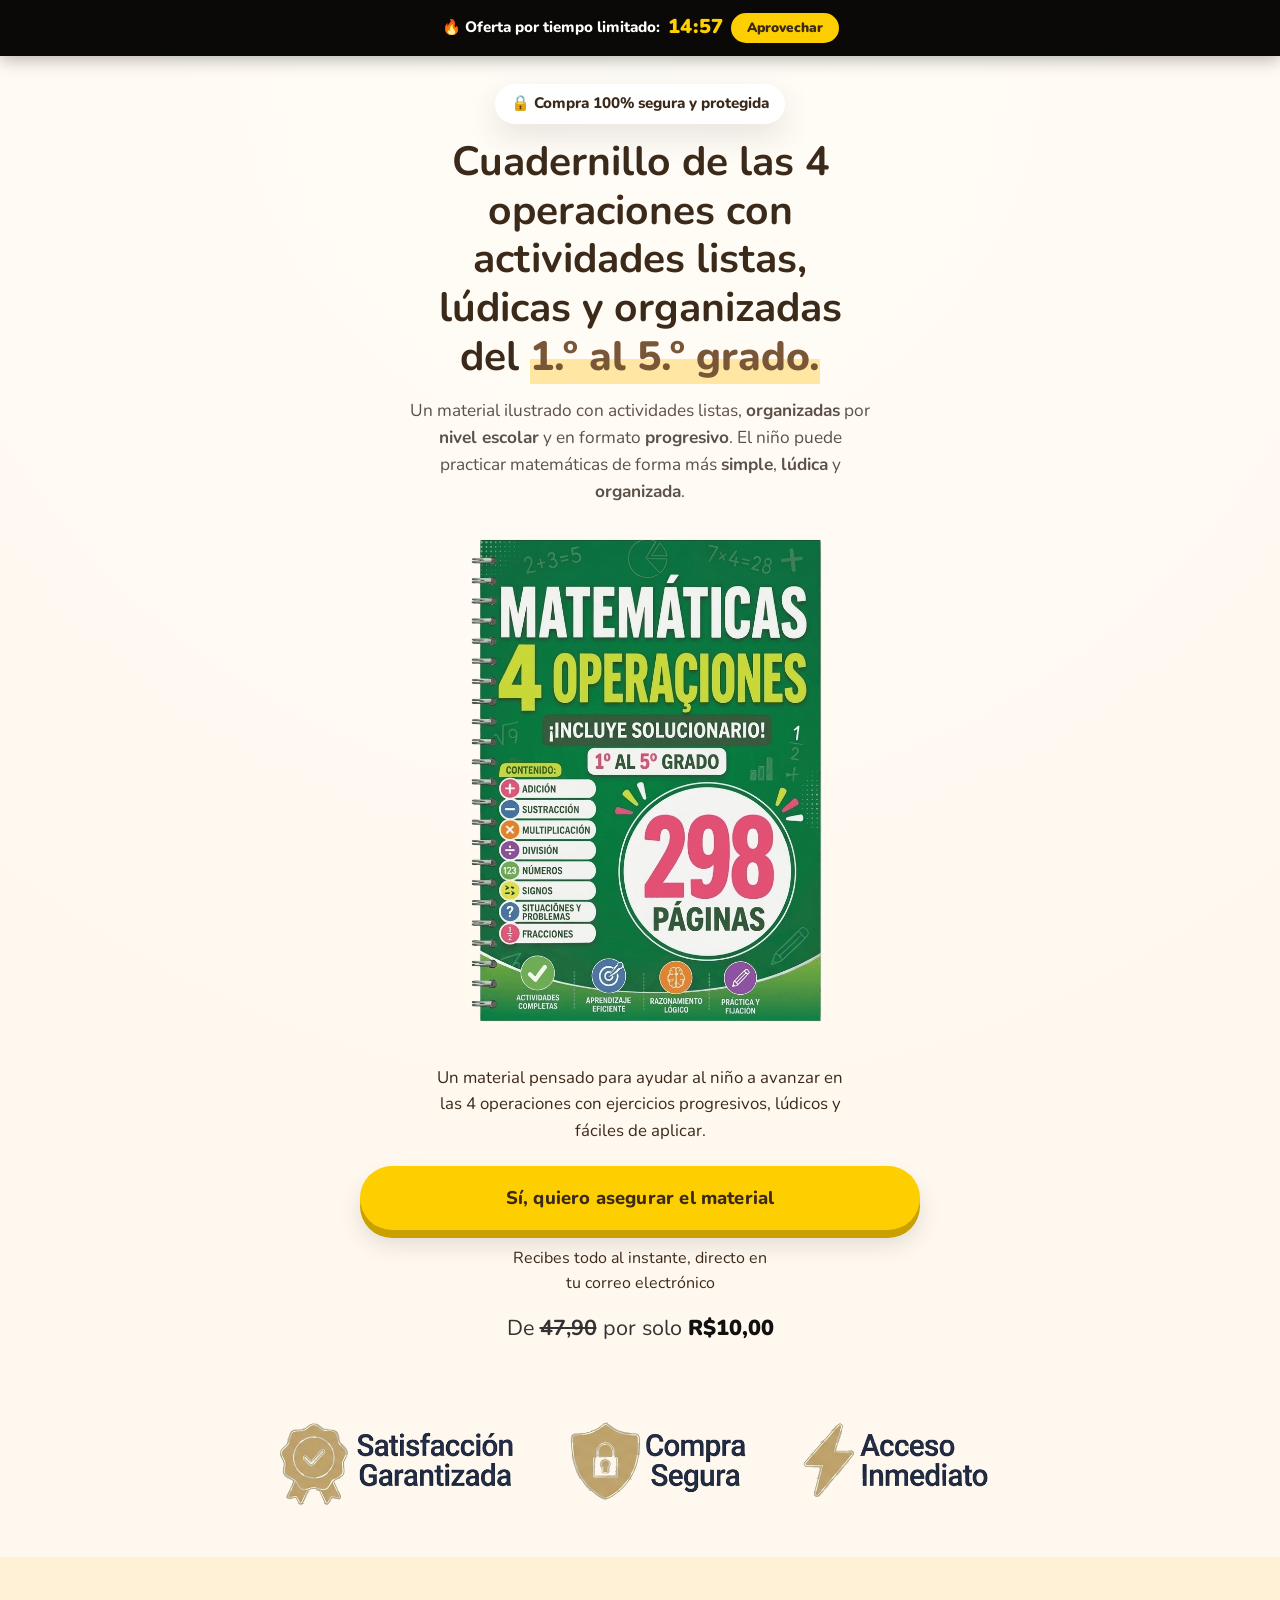
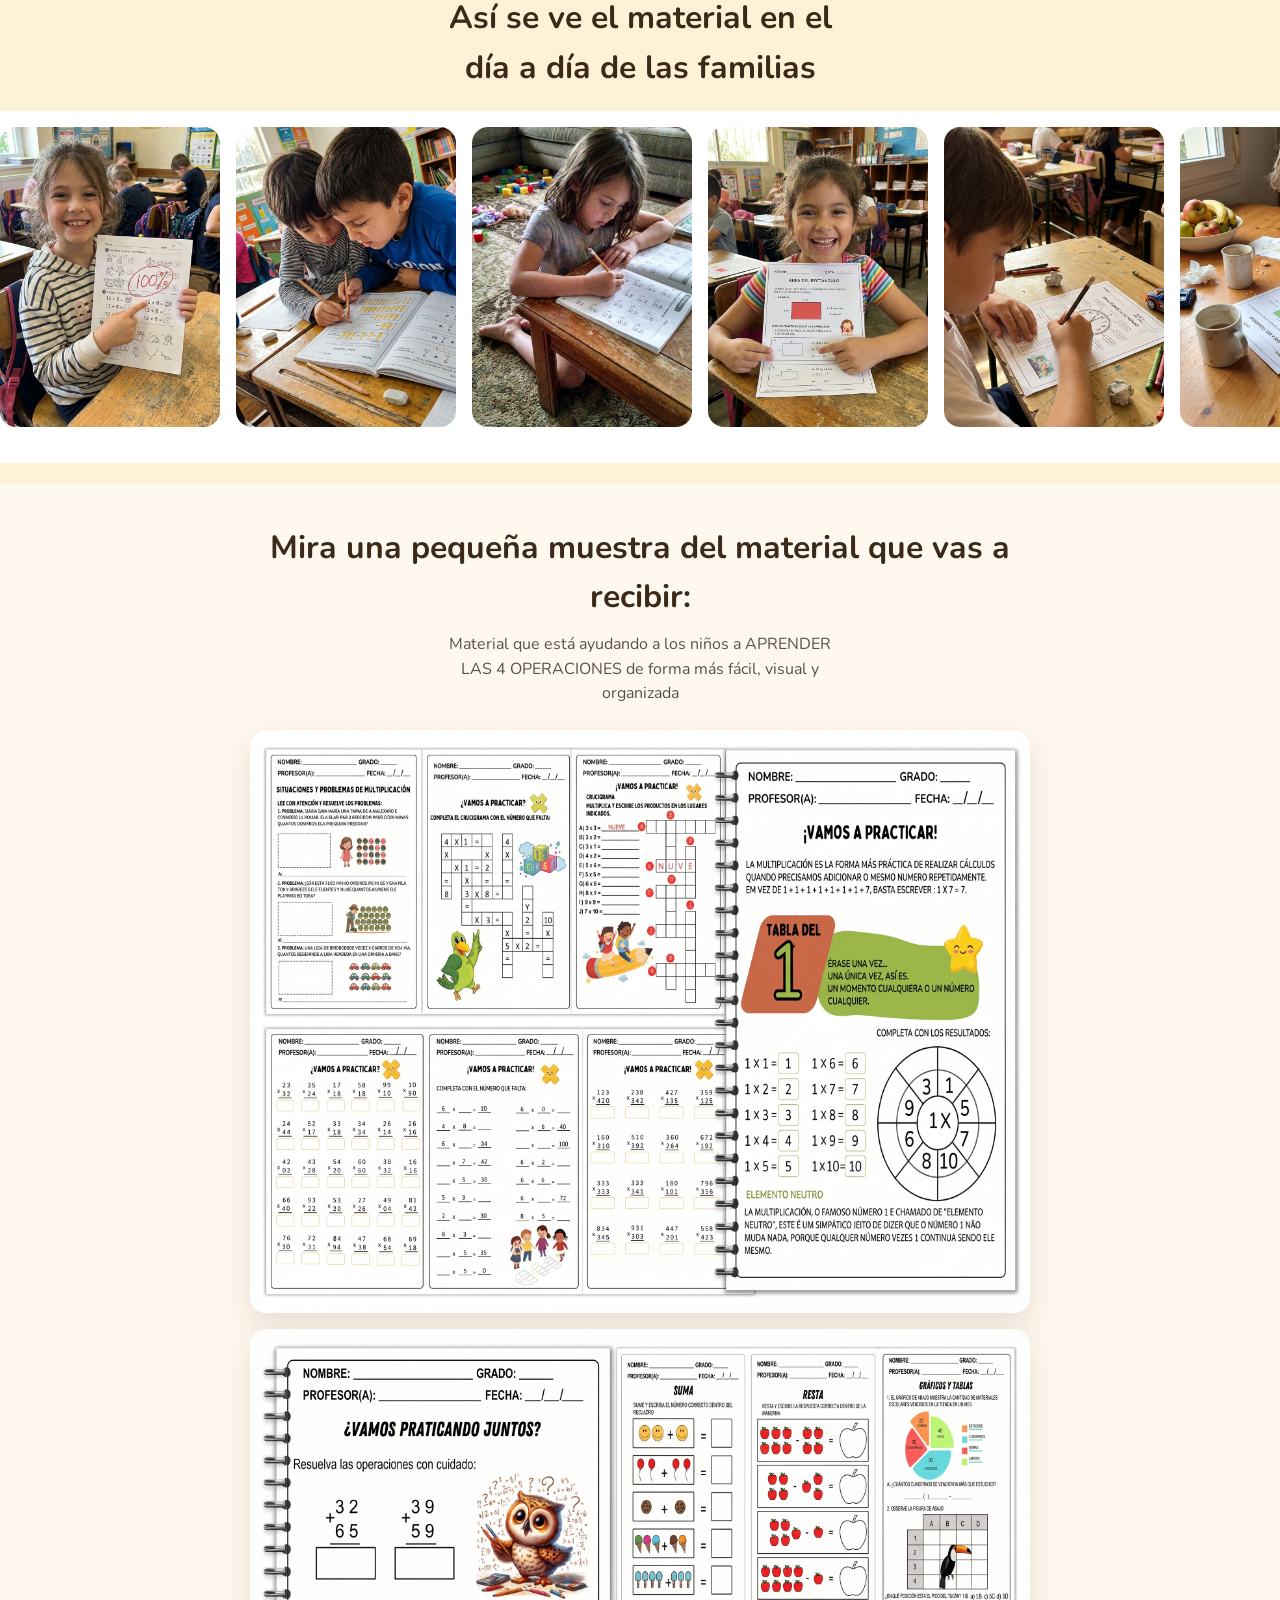
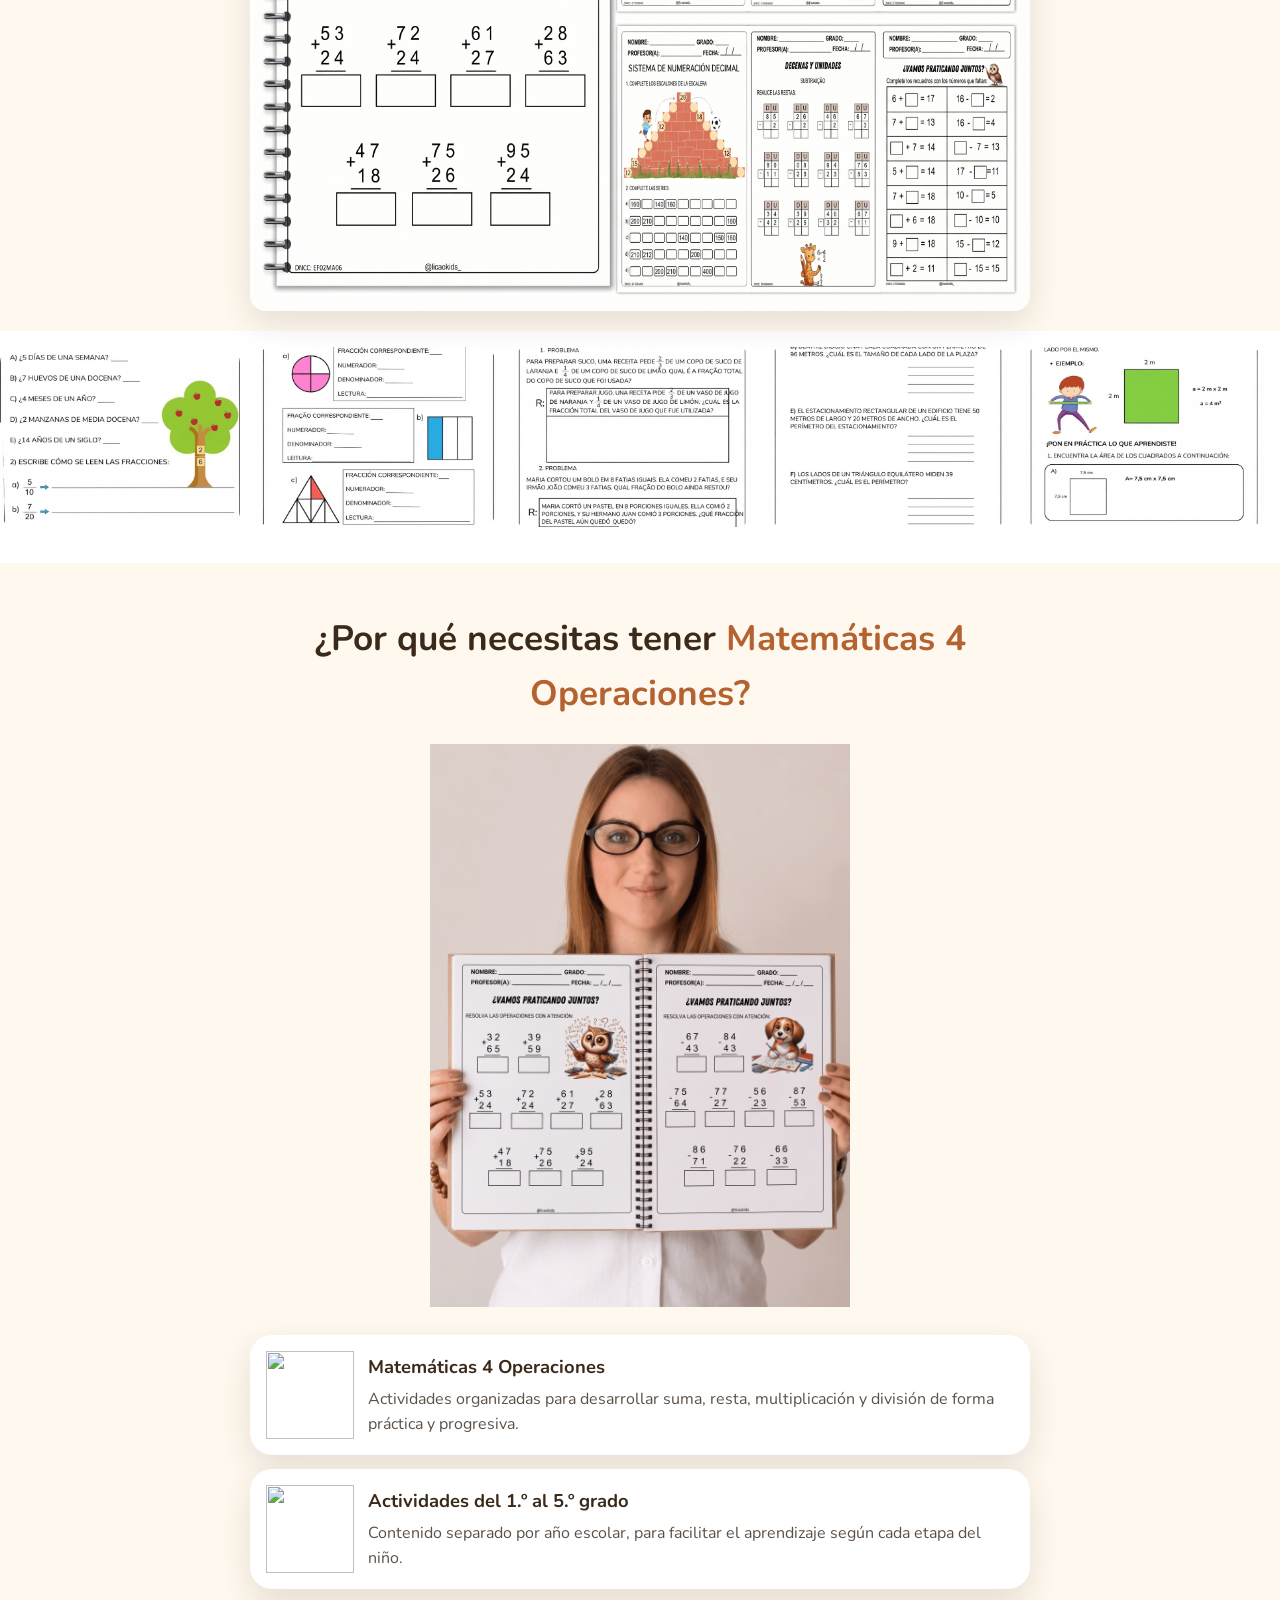
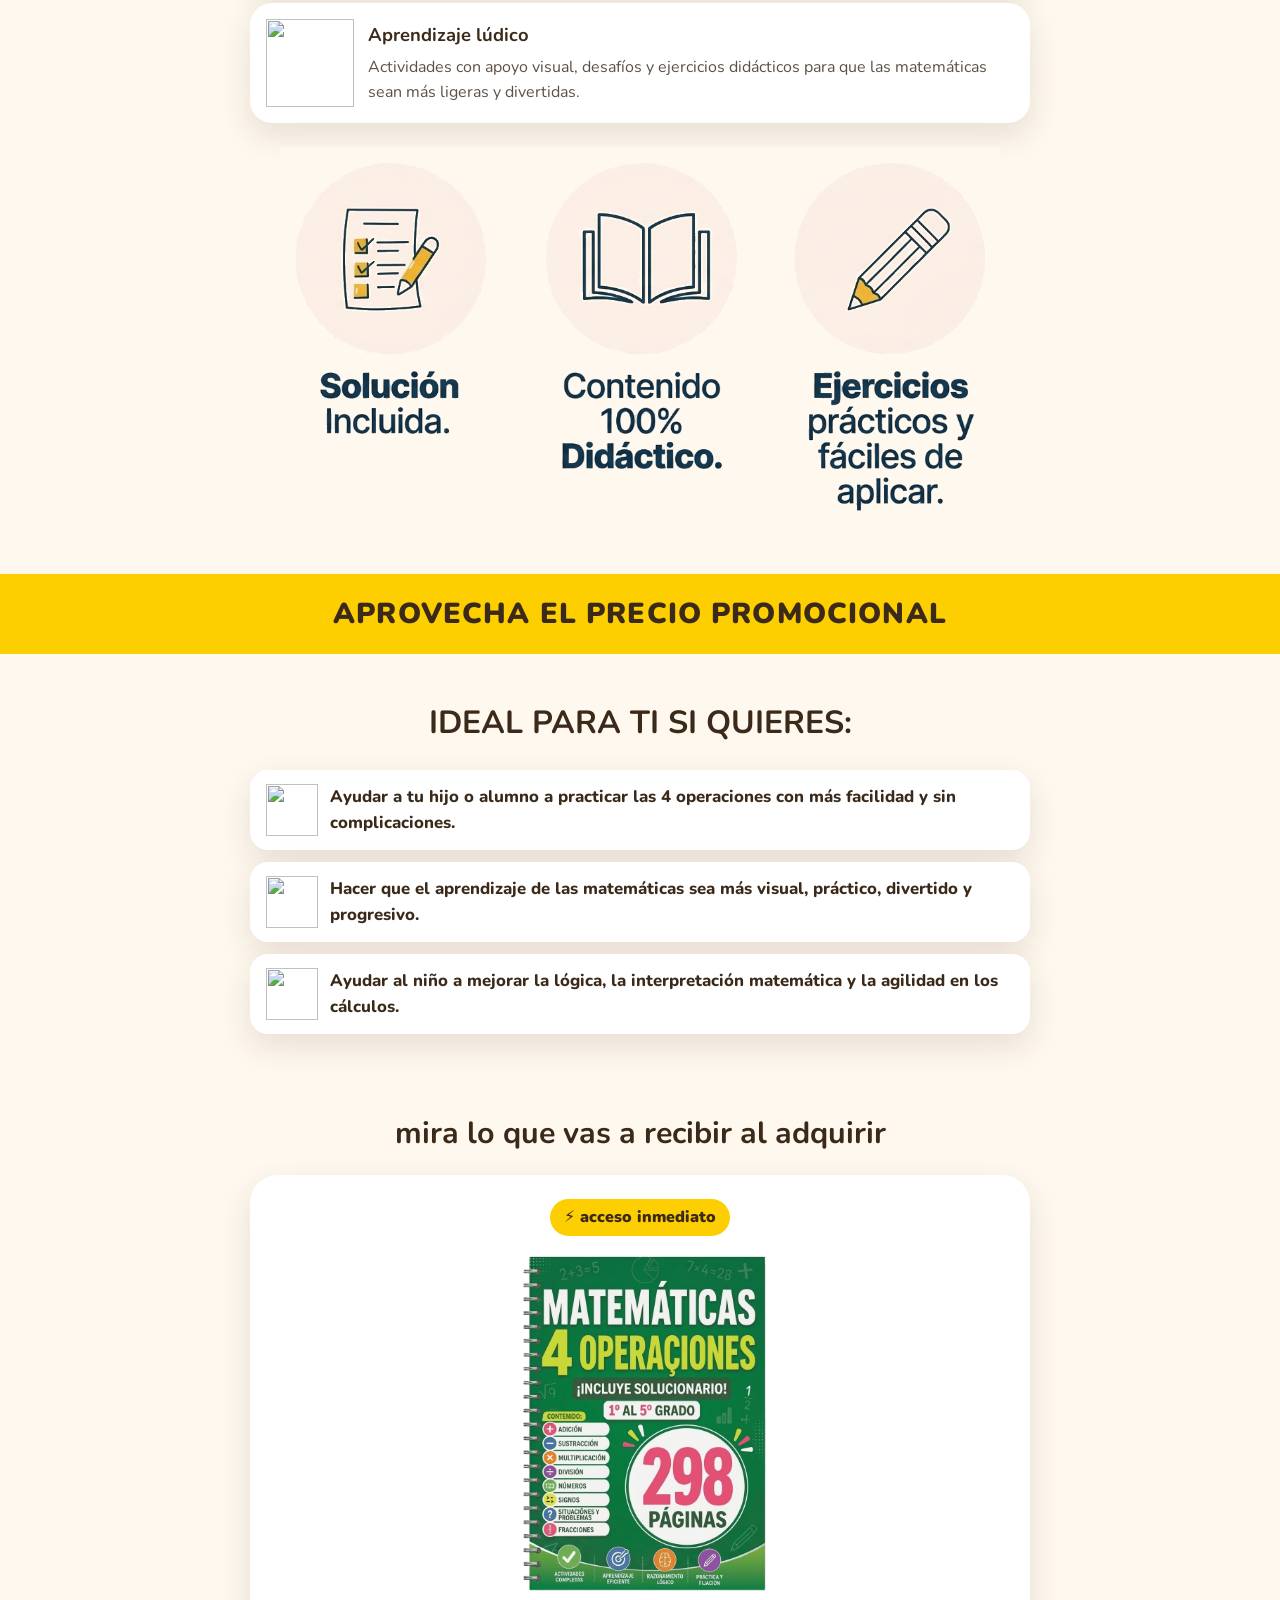
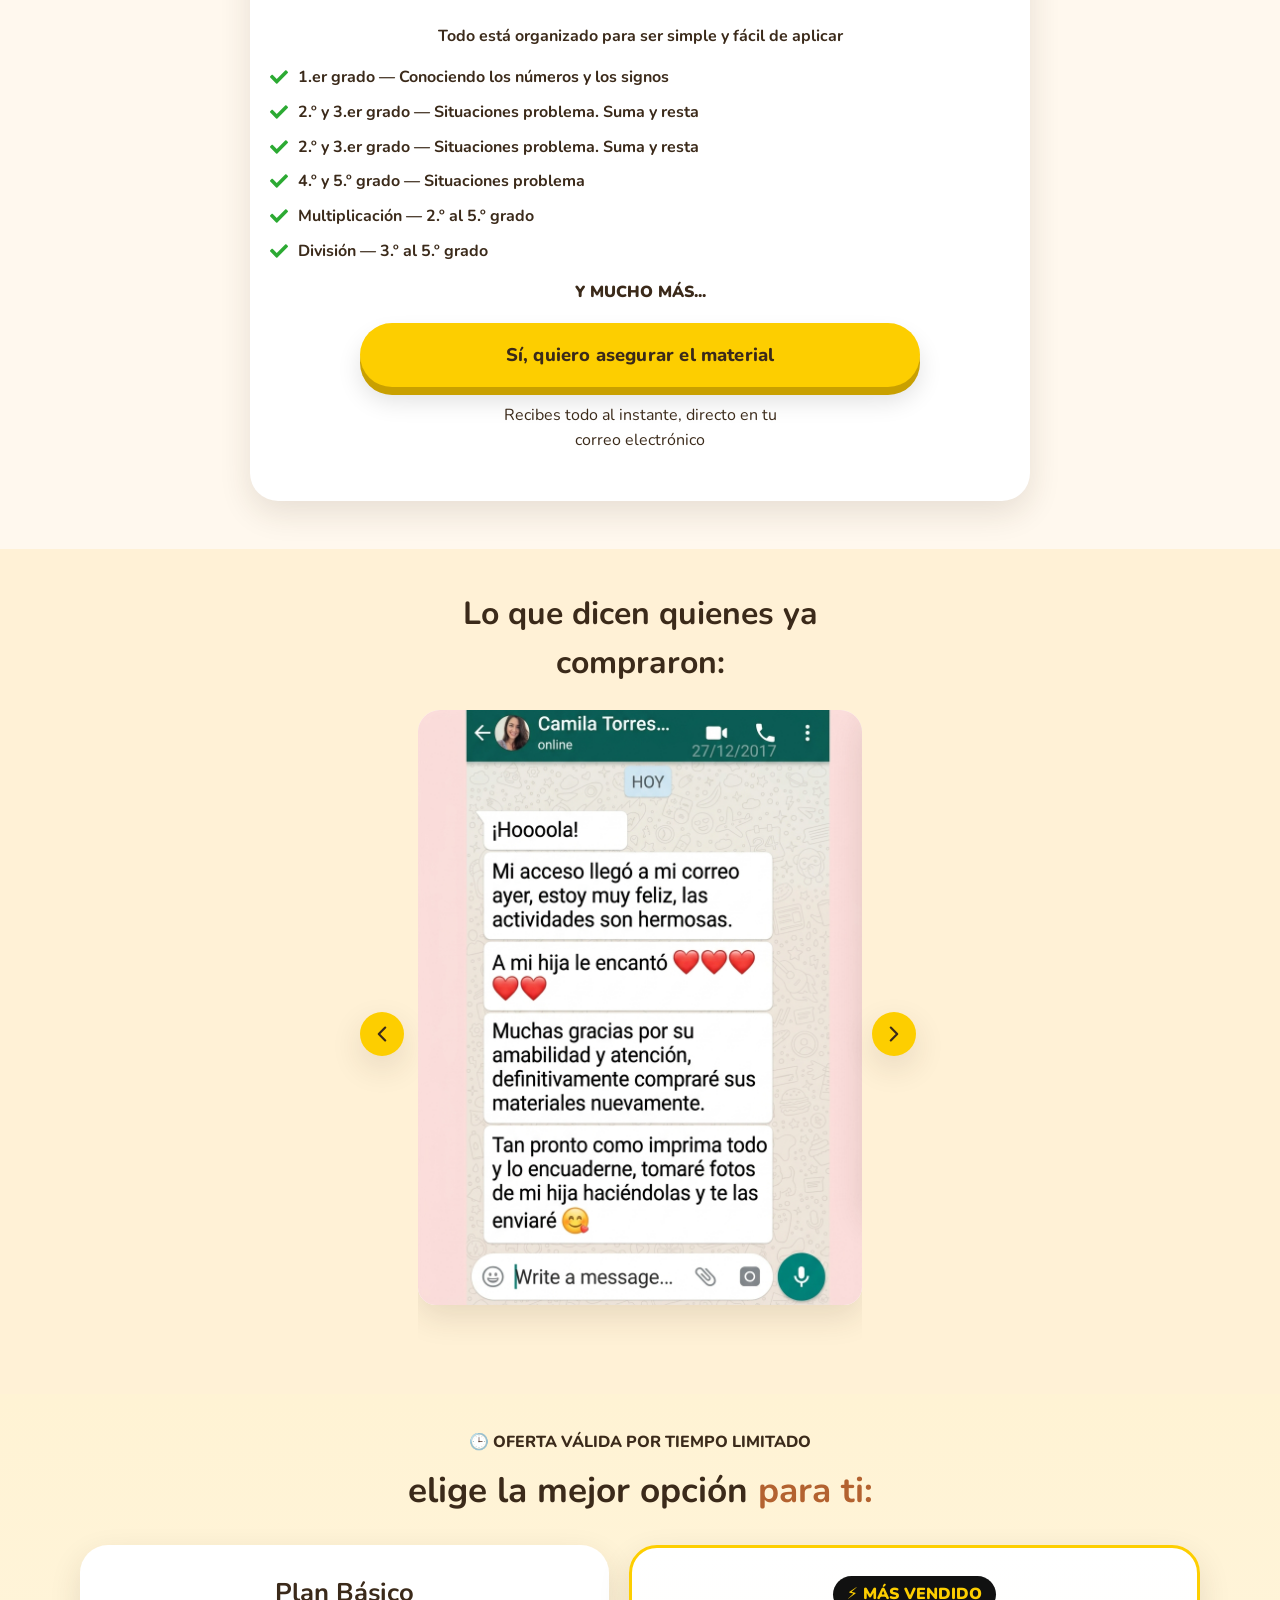
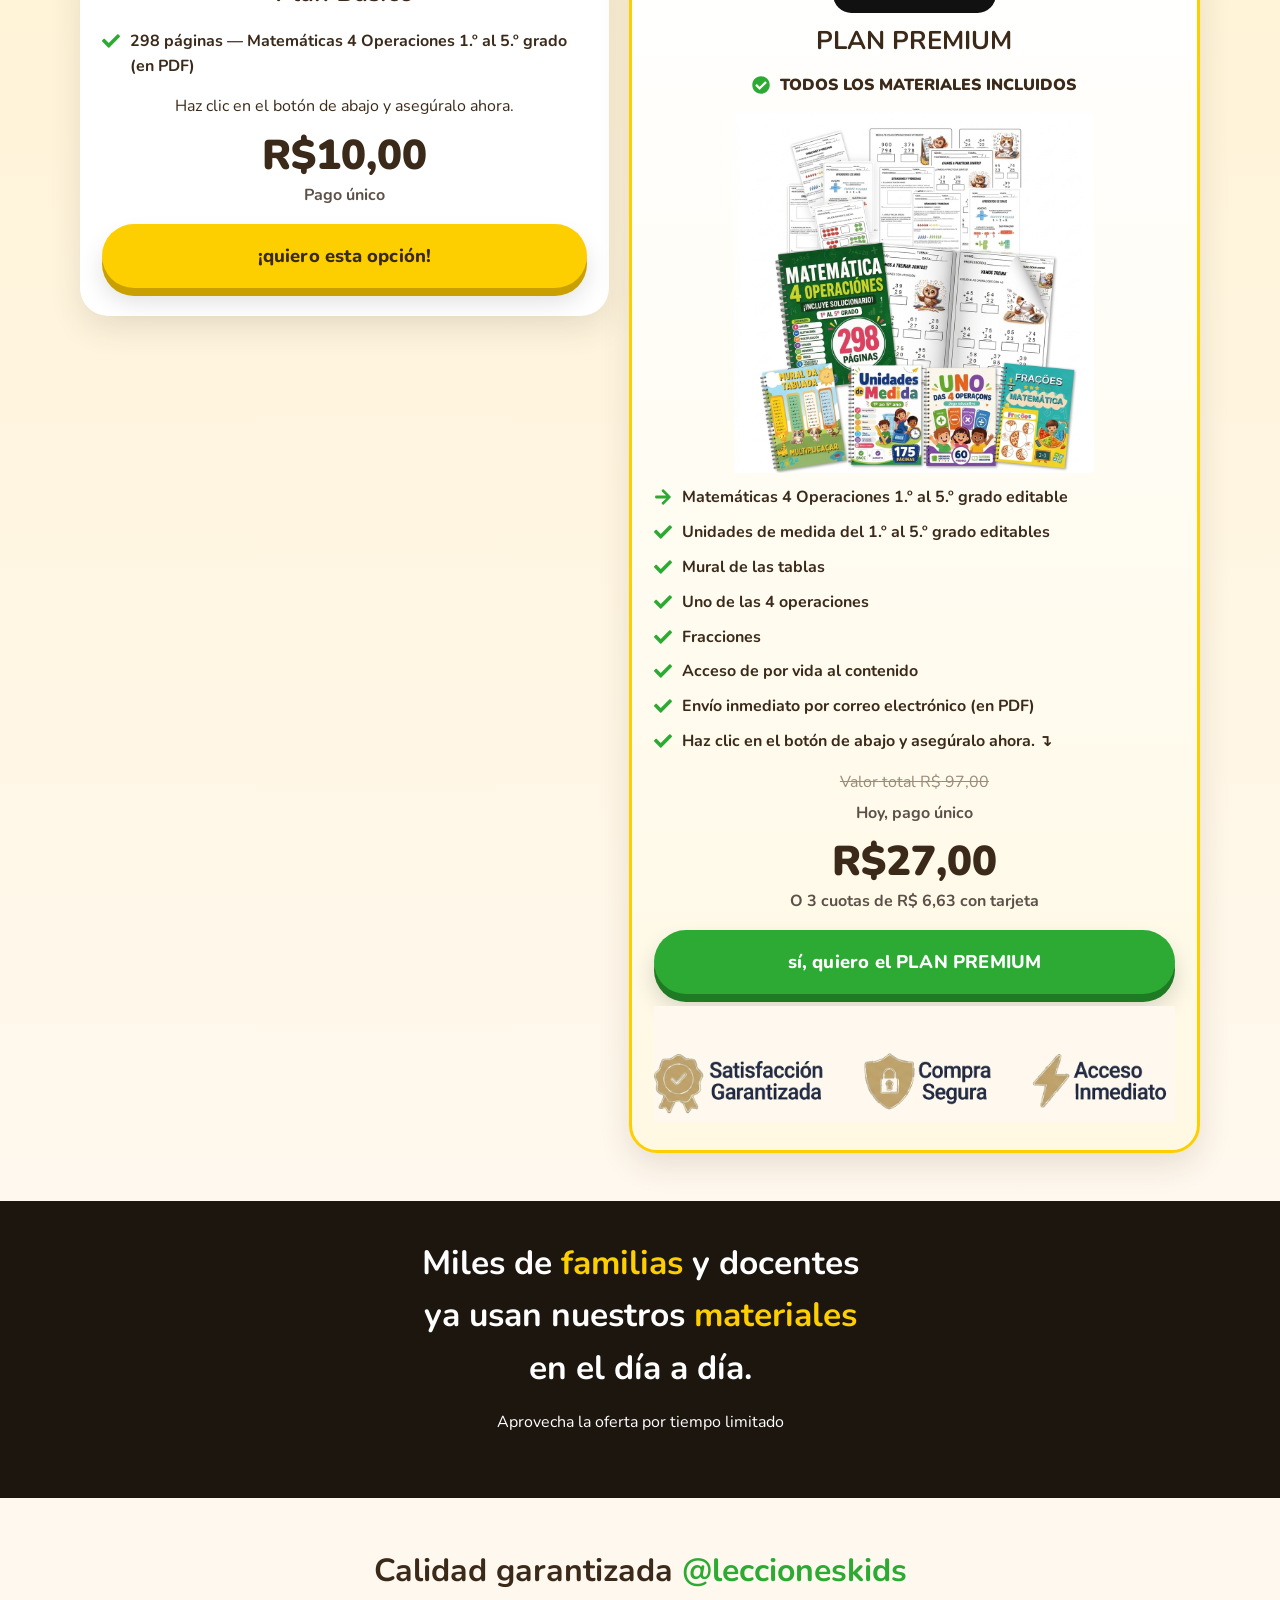
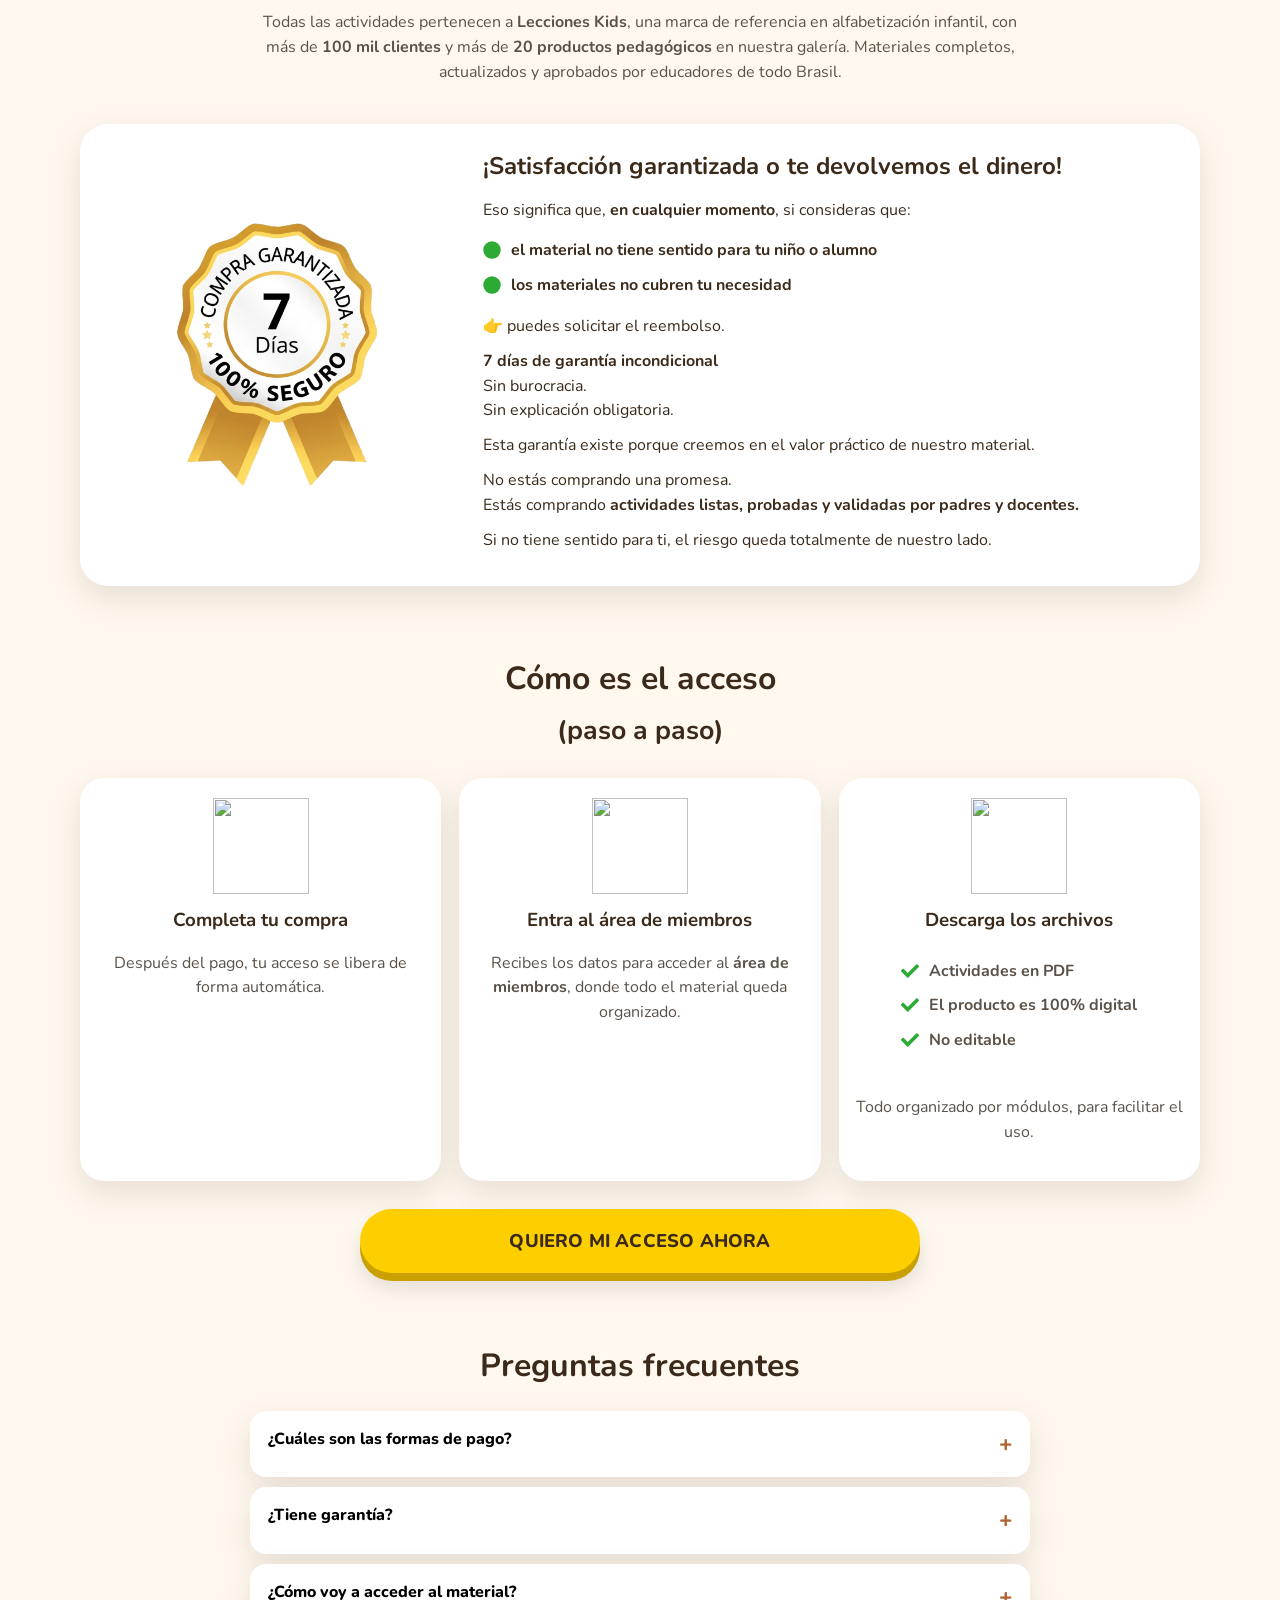
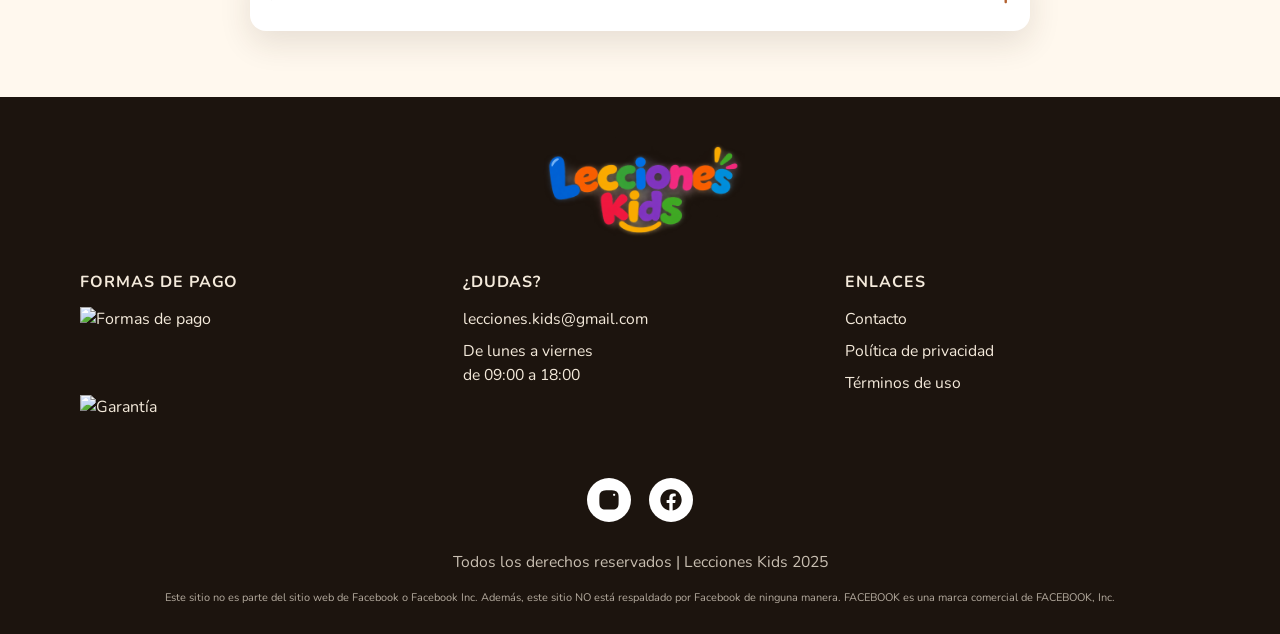
==== index.html @ 6ebe81a5 "Ajustes de contato e FAQ: atualiza email para lecciones.kids@gmail.com, remove WhatsApp do rodape e " ====
<!DOCTYPE html>
<html lang="es">
<head>
  <meta charset="UTF-8">
  <meta name="viewport" content="width=device-width, initial-scale=1.0, viewport-fit=cover">
  <title>Matemáticas 4 Operaciones | Lecciones Kids</title>
  <meta name="description" content="Cuadernillo de las 4 operaciones con actividades listas, lúdicas y organizadas del 1.º al 5.º grado. Acceso inmediato por correo electrónico.">
  <link rel="preconnect" href="https://fonts.googleapis.com">
  <link rel="preconnect" href="https://fonts.gstatic.com" crossorigin>
  <link rel="icon" href="imagens-pg-vendas/favicon-32x32.png" sizes="32x32">
  <link rel="apple-touch-icon" href="imagens-pg-vendas/favicon-180x180.png">
  <link href="https://fonts.googleapis.com/css2?family=Nunito:wght@400;700;800;900&display=swap" rel="stylesheet">
  <link rel="stylesheet" href="css/styles.css">
</head>
<body>
  <div id="sticky-timer-bar">
    <p class="sticky-copy">🔥 Oferta por tiempo limitado:</p>
    <div class="countdown" aria-live="polite">
      <div class="countdown-item">
        <span class="countdown-digits" data-minutes>15</span>
        <span class="countdown-label">Minutos</span>
      </div>
      <span class="countdown-sep" aria-hidden="true">:</span>
      <div class="countdown-item">
        <span class="countdown-digits" data-seconds>00</span>
        <span class="countdown-label">Segundos</span>
      </div>
    </div>
    <a href="#oferta" class="btn-micro">Aprovechar</a>
  </div>
  <header class="hero">
    <div class="narrow center">
      <p class="badge-safe">🔒 Compra 100% segura y protegida</p>
      <h1>Cuadernillo de las 4 operaciones con actividades listas, lúdicas y organizadas del <span class="mark">1.º al 5.º grado.</span></h1>
      <p class="lead">Un material ilustrado con actividades listas, <b>organizadas</b> por <b>nivel escolar</b> y en formato <b>progresivo</b>. El niño puede practicar matemáticas de forma más <b>simple</b>, <b>lúdica</b> y <b>organizada</b>.</p>
      <img
        class="hero-cover"
        src="imagens-pg-vendas/Loja_LK_Post_-_Matematica_4_Operacoes-1-1024x1024.png_202609081654.png"
        width="800"
        height="800"
        alt="Matemáticas 4 Operaciones"
        fetchpriority="high"
        decoding="async"
      >
      <p class="hero-sub">Un material pensado para ayudar al niño a avanzar en las 4 operaciones con ejercicios progresivos, lúdicos y fáciles de aplicar.</p>
      <a class="btn btn-cta" href="#oferta">Sí, quiero asegurar el material</a>
      <p>Recibes todo al instante, directo en<br>tu correo electrónico</p>
      <p class="price-line"><span style="color:#333">De </span><del><strong>47,90</strong></del><span style="color:#333"> por solo </span><strong class="price-now">R$10,00</strong></p>
      <img
        class="guarantee-strip"
        src="imagens-pg-vendas/selos-garantia.png"
        width="800"
        height="200"
        alt="Satisfacción garantizada. Compra segura. Acceso inmediato"
        decoding="async"
      >
    </div>
  </header>

  <section class="daily-use" aria-label="Uso del material en el día a día">
    <h2>Así se ve el material en el día a día de las familias</h2>
    <div class="marquee daily-use-marquee">
      <div class="marquee-track">
        <img src="imagens-carrosel-pg-vendas/01.jpeg" alt="Resultado de una alumna con el material" width="220" height="300" loading="lazy">
        <img src="imagens-carrosel-pg-vendas/02.jpeg" alt="Niño usando las actividades" width="220" height="300" loading="lazy">
        <img src="imagens-carrosel-pg-vendas/03.jpeg" alt="Familia aplicando las 4 operaciones" width="220" height="300" loading="lazy">
        <img src="imagens-carrosel-pg-vendas/04.jpeg" alt="Actividad impresa en casa" width="220" height="300" loading="lazy">
        <img src="imagens-carrosel-pg-vendas/05.jpeg" alt="Alumno practicando matemáticas" width="220" height="300" loading="lazy">
        <img src="imagens-carrosel-pg-vendas/06.jpeg" alt="Material usado en el aula" width="220" height="300" loading="lazy">
        <img src="imagens-carrosel-pg-vendas/07.jpeg" alt="Niña mostrando su ejercicio" width="220" height="300" loading="lazy">
        <img src="imagens-carrosel-pg-vendas/08.jpeg" alt="Práctica de las 4 operaciones" width="220" height="300" loading="lazy">
        <img src="imagens-carrosel-pg-vendas/01.jpeg" alt="" width="220" height="300" loading="lazy" aria-hidden="true">
        <img src="imagens-carrosel-pg-vendas/02.jpeg" alt="" width="220" height="300" loading="lazy" aria-hidden="true">
        <img src="imagens-carrosel-pg-vendas/03.jpeg" alt="" width="220" height="300" loading="lazy" aria-hidden="true">
        <img src="imagens-carrosel-pg-vendas/04.jpeg" alt="" width="220" height="300" loading="lazy" aria-hidden="true">
        <img src="imagens-carrosel-pg-vendas/05.jpeg" alt="" width="220" height="300" loading="lazy" aria-hidden="true">
        <img src="imagens-carrosel-pg-vendas/06.jpeg" alt="" width="220" height="300" loading="lazy" aria-hidden="true">
        <img src="imagens-carrosel-pg-vendas/07.jpeg" alt="" width="220" height="300" loading="lazy" aria-hidden="true">
        <img src="imagens-carrosel-pg-vendas/08.jpeg" alt="" width="220" height="300" loading="lazy" aria-hidden="true">
      </div>
    </div>
  </section>

  <section class="samples">
    <div class="narrow center">
      <h2>Mira una pequeña muestra del material que vas a recibir:</h2>
      <p class="sub">Material que está ayudando a los niños a APRENDER LAS 4 OPERACIONES de forma más fácil, visual y organizada</p>
      <div class="sample-grid">
        <img
          src="imagens-pg-vendas/material-amostra-1.jpeg"
          width="800"
          height="464"
          alt="Muestra del material 1"
          loading="lazy"
          decoding="async"
        >
        <img
          src="imagens-pg-vendas/material-amostra-2.jpeg"
          width="800"
          height="464"
          alt="Muestra del material 2"
          loading="lazy"
          decoding="async"
        >
      </div>
    </div>
  </section>

  <div class="marquee" aria-label="Carrusel de imágenes del material">
    <div class="marquee-track">
      <img src="imagens-pg-vendas/imagem-carrosel-1.jpeg" alt="Muestra del material 1" width="220" height="220" loading="lazy">
      <img src="imagens-pg-vendas/imagem-carrosel-2.jpeg" alt="Muestra del material 2" width="220" height="220" loading="lazy">
      <img src="imagens-pg-vendas/imagem-carrosel-3.jpeg" alt="Muestra del material 3" width="220" height="220" loading="lazy">
      <img src="imagens-pg-vendas/imagem-carrosel-4.jpeg" alt="Muestra del material 4" width="220" height="220" loading="lazy">
      <img src="imagens-pg-vendas/imagem-carrosel-5.jpeg" alt="Muestra del material 5" width="220" height="220" loading="lazy">
      <img src="imagens-pg-vendas/imagem-carrosel-6.jpeg" alt="Muestra del material 6" width="220" height="220" loading="lazy">
      <img src="imagens-pg-vendas/imagem-carrosel-7.jpeg" alt="Muestra del material 7" width="220" height="220" loading="lazy">
      <img src="imagens-pg-vendas/imagem-carrosel-8.jpeg" alt="Muestra del material 8" width="220" height="220" loading="lazy">
      <img src="imagens-pg-vendas/imagem-carrosel-9.jpeg" alt="Muestra del material 9" width="220" height="220" loading="lazy">
      <img src="imagens-pg-vendas/imagem-carrosel-10.jpeg" alt="Muestra del material 10" width="220" height="220" loading="lazy">
      <img src="imagens-pg-vendas/imagem-carrosel-11.jpeg" alt="Muestra del material 11" width="220" height="220" loading="lazy">
      <img src="imagens-pg-vendas/imagem-carrosel-12.jpeg" alt="Muestra del material 12" width="220" height="220" loading="lazy">
      <img src="imagens-pg-vendas/imagem-carrosel-13.jpeg" alt="Muestra del material 13" width="220" height="220" loading="lazy">
      <img src="imagens-pg-vendas/imagem-carrosel-1.jpeg" alt="" width="220" height="220" loading="lazy" aria-hidden="true">
      <img src="imagens-pg-vendas/imagem-carrosel-2.jpeg" alt="" width="220" height="220" loading="lazy" aria-hidden="true">
      <img src="imagens-pg-vendas/imagem-carrosel-3.jpeg" alt="" width="220" height="220" loading="lazy" aria-hidden="true">
      <img src="imagens-pg-vendas/imagem-carrosel-4.jpeg" alt="" width="220" height="220" loading="lazy" aria-hidden="true">
      <img src="imagens-pg-vendas/imagem-carrosel-5.jpeg" alt="" width="220" height="220" loading="lazy" aria-hidden="true">
      <img src="imagens-pg-vendas/imagem-carrosel-6.jpeg" alt="" width="220" height="220" loading="lazy" aria-hidden="true">
      <img src="imagens-pg-vendas/imagem-carrosel-7.jpeg" alt="" width="220" height="220" loading="lazy" aria-hidden="true">
      <img src="imagens-pg-vendas/imagem-carrosel-8.jpeg" alt="" width="220" height="220" loading="lazy" aria-hidden="true">
      <img src="imagens-pg-vendas/imagem-carrosel-9.jpeg" alt="" width="220" height="220" loading="lazy" aria-hidden="true">
      <img src="imagens-pg-vendas/imagem-carrosel-10.jpeg" alt="" width="220" height="220" loading="lazy" aria-hidden="true">
      <img src="imagens-pg-vendas/imagem-carrosel-11.jpeg" alt="" width="220" height="220" loading="lazy" aria-hidden="true">
      <img src="imagens-pg-vendas/imagem-carrosel-12.jpeg" alt="" width="220" height="220" loading="lazy" aria-hidden="true">
      <img src="imagens-pg-vendas/imagem-carrosel-13.jpeg" alt="" width="220" height="220" loading="lazy" aria-hidden="true">
    </div>
  </div>

  <section class="why">
    <div class="narrow">
      <h2 class="center">¿Por qué necesitas tener <span class="accent">Matemáticas 4 Operaciones?</span></h2>
      <img
        class="why-visual"
        src="imagens-pg-vendas/imagem-mulher-caderno.jpeg"
        width="776"
        height="1028"
        alt="Docente con el cuadernillo"
        loading="lazy"
        decoding="async"
      >
      <article class="feature">
        <img src="https://matematica.licaokids.com.br/wp-content/uploads/2026/05/matematica4operacoes.png" width="512" height="512" alt="" loading="lazy" decoding="async">
        <div>
          <h3>Matemáticas 4 Operaciones</h3>
          <p>Actividades organizadas para desarrollar suma, resta, multiplicación y división de forma práctica y progresiva.</p>
        </div>
      </article>
      <article class="feature">
        <img src="https://matematica.licaokids.com.br/wp-content/uploads/2026/05/abc-kit-lk.png" width="300" height="300" alt="" loading="lazy" decoding="async">
        <div>
          <h3>Actividades del 1.º al 5.º grado</h3>
          <p>Contenido separado por año escolar, para facilitar el aprendizaje según cada etapa del niño.</p>
        </div>
      </article>
      <article class="feature">
        <img src="https://matematica.licaokids.com.br/wp-content/uploads/2026/05/livro-ideia-kit-lk.png" width="300" height="300" alt="" loading="lazy" decoding="async">
        <div>
          <h3>Aprendizaje lúdico</h3>
          <p>Actividades con apoyo visual, desafíos y ejercicios didácticos para que las matemáticas sean más ligeras y divertidas.</p>
        </div>
      </article>
      <img
        class="bncc"
        src="imagens-pg-vendas/selos-beneficios.png"
        width="800"
        height="326"
        alt="Solucionario incluido. Contenido didáctico. Ejercicios prácticos"
        loading="lazy"
        decoding="async"
      >
    </div>
  </section>

  <div class="promo-band">APROVECHA EL PRECIO PROMOCIONAL</div>

  <section class="ideal">
    <div class="narrow">
      <h2 class="center">IDEAL PARA TI SI QUIERES:</h2>
      <div class="ideal-item">
        <img src="https://matematica.licaokids.com.br/wp-content/uploads/2026/06/check-mark.png" width="512" height="512" alt="" loading="lazy">
        <p>Ayudar a tu hijo o alumno a practicar las 4 operaciones con más facilidad y sin complicaciones.</p>
      </div>
      <div class="ideal-item">
        <img src="https://matematica.licaokids.com.br/wp-content/uploads/2026/06/check-mark.png" width="512" height="512" alt="" loading="lazy">
        <p>Hacer que el aprendizaje de las matemáticas sea más visual, práctico, divertido y progresivo.</p>
      </div>
      <div class="ideal-item">
        <img src="https://matematica.licaokids.com.br/wp-content/uploads/2026/06/check-mark.png" width="512" height="512" alt="" loading="lazy">
        <p>Ayudar al niño a mejorar la lógica, la interpretación matemática y la agilidad en los cálculos.</p>
      </div>
    </div>
  </section>

  <section class="receive">
    <div class="narrow center">
      <h2>mira lo que vas a recibir al adquirir</h2>
      <div class="receive-card">
        <span class="chip">⚡ acceso inmediato</span>
        <img
          class="receive-cover"
          src="imagens-pg-vendas/Loja_LK_Post_-_Matematica_4_Operacoes-1-1024x1024.png_202609081654.png"
          width="800"
          height="800"
          alt="Matemáticas 4 Operaciones"
          loading="lazy"
          decoding="async"
        >
        <p><strong>Todo está organizado para ser simple y fácil de aplicar</strong></p>
        <ul class="check-list">
          <li><svg viewBox="0 0 512 512" aria-hidden="true"><path d="M173.9 439.4 7.5 273c-10-10-10-26.2 0-36.2l36.2-36.2c10-10 26.2-10 36.2 0L192 312.7 432.1 72.6c10-10 26.2-10 36.2 0l36.2 36.2c10 10 10 26.2 0 36.2L210.1 439.4c-10 10-26.2 10-36.2 0z"/></svg>1.er grado — Conociendo los números y los signos</li>
          <li><svg viewBox="0 0 512 512" aria-hidden="true"><path d="M173.9 439.4 7.5 273c-10-10-10-26.2 0-36.2l36.2-36.2c10-10 26.2-10 36.2 0L192 312.7 432.1 72.6c10-10 26.2-10 36.2 0l36.2 36.2c10 10 10 26.2 0 36.2L210.1 439.4c-10 10-26.2 10-36.2 0z"/></svg>2.º y 3.er grado — Situaciones problema. Suma y resta</li>
          <li><svg viewBox="0 0 512 512" aria-hidden="true"><path d="M173.9 439.4 7.5 273c-10-10-10-26.2 0-36.2l36.2-36.2c10-10 26.2-10 36.2 0L192 312.7 432.1 72.6c10-10 26.2-10 36.2 0l36.2 36.2c10 10 10 26.2 0 36.2L210.1 439.4c-10 10-26.2 10-36.2 0z"/></svg>2.º y 3.er grado — Situaciones problema. Suma y resta</li>
          <li><svg viewBox="0 0 512 512" aria-hidden="true"><path d="M173.9 439.4 7.5 273c-10-10-10-26.2 0-36.2l36.2-36.2c10-10 26.2-10 36.2 0L192 312.7 432.1 72.6c10-10 26.2-10 36.2 0l36.2 36.2c10 10 10 26.2 0 36.2L210.1 439.4c-10 10-26.2 10-36.2 0z"/></svg>4.º y 5.º grado — Situaciones problema</li>
          <li><svg viewBox="0 0 512 512" aria-hidden="true"><path d="M173.9 439.4 7.5 273c-10-10-10-26.2 0-36.2l36.2-36.2c10-10 26.2-10 36.2 0L192 312.7 432.1 72.6c10-10 26.2-10 36.2 0l36.2 36.2c10 10 10 26.2 0 36.2L210.1 439.4c-10 10-26.2 10-36.2 0z"/></svg>Multiplicación — 2.º al 5.º grado</li>
          <li><svg viewBox="0 0 512 512" aria-hidden="true"><path d="M173.9 439.4 7.5 273c-10-10-10-26.2 0-36.2l36.2-36.2c10-10 26.2-10 36.2 0L192 312.7 432.1 72.6c10-10 26.2-10 36.2 0l36.2 36.2c10 10 10 26.2 0 36.2L210.1 439.4c-10 10-26.2 10-36.2 0z"/></svg>División — 3.º al 5.º grado</li>
        </ul>
        <p class="more">Y MUCHO MÁS...</p>
        <a class="btn btn-cta" href="#oferta">Sí, quiero asegurar el material</a>
        <p>Recibes todo al instante, directo en tu<br>correo electrónico</p>
      </div>
    </div>
  </section>

  <section class="testimonials" aria-label="Testimonios de compradores">
    <div class="container center">
      <h2>Lo que dicen quienes ya compraron:</h2>
      <div class="testimonial-slider">
        <button class="slider-btn slider-prev" type="button" aria-label="Ver testimonio anterior">
          <svg viewBox="0 0 24 24" aria-hidden="true"><path d="M15.5 19 8.5 12l7-7" fill="none" stroke="currentColor" stroke-width="2.4" stroke-linecap="round" stroke-linejoin="round"/></svg>
        </button>
        <div class="slider-viewport" tabindex="0">
          <div class="slider-track">
            <figure class="slider-slide"><img src="depoimentos-pg-vendas/01.jpeg" alt="Testimonio de Camila Torres" width="420" height="760" loading="lazy"></figure>
            <figure class="slider-slide"><img src="depoimentos-pg-vendas/02.jpeg" alt="Testimonio de una compradora" width="420" height="760" loading="lazy"></figure>
            <figure class="slider-slide"><img src="depoimentos-pg-vendas/03.jpeg" alt="Testimonio de una familia" width="420" height="760" loading="lazy"></figure>
            <figure class="slider-slide"><img src="depoimentos-pg-vendas/04.jpeg" alt="Comentarios de compradoras" width="420" height="760" loading="lazy"></figure>
            <figure class="slider-slide"><img src="depoimentos-pg-vendas/05.jpeg" alt="Testimonio en redes sociales" width="420" height="760" loading="lazy"></figure>
            <figure class="slider-slide"><img src="depoimentos-pg-vendas/06.jpeg" alt="Mensaje de una madre" width="420" height="760" loading="lazy"></figure>
            <figure class="slider-slide"><img src="depoimentos-pg-vendas/07.jpeg" alt="Evaluación de una docente" width="420" height="760" loading="lazy"></figure>
            <figure class="slider-slide"><img src="depoimentos-pg-vendas/08.jpeg" alt="Testimonio de una compradora" width="420" height="760" loading="lazy"></figure>
          </div>
        </div>
        <button class="slider-btn slider-next" type="button" aria-label="Ver siguiente testimonio">
          <svg viewBox="0 0 24 24" aria-hidden="true"><path d="m8.5 5 7 7-7 7" fill="none" stroke="currentColor" stroke-width="2.4" stroke-linecap="round" stroke-linejoin="round"/></svg>
        </button>
      </div>
    </div>
  </section>

  <section class="offer" id="oferta">
    <div class="container center">
      <p class="kicker">🕒 OFERTA VÁLIDA POR TIEMPO LIMITADO</p>
      <h2>elige la mejor opción <span class="accent">para ti:</span></h2>
      <div class="plans">
        <article class="plan">
          <h3>Plan Básico</h3>
          <ul class="check-list">
            <li><svg viewBox="0 0 512 512" aria-hidden="true"><path d="M173.9 439.4 7.5 273c-10-10-10-26.2 0-36.2l36.2-36.2c10-10 26.2-10 36.2 0L192 312.7 432.1 72.6c10-10 26.2-10 36.2 0l36.2 36.2c10 10 10 26.2 0 36.2L210.1 439.4c-10 10-26.2 10-36.2 0z"/></svg>298 páginas — Matemáticas 4 Operaciones 1.º al 5.º grado (en PDF)</li>
          </ul>
          <p>Haz clic en el botón de abajo y asegúralo ahora.</p>
          <p class="price">R$10,00</p>
          <p class="price-note">Pago único</p>
          <a class="btn btn-cta" href="#AbrirPremium">¡quiero esta opción!</a>
        </article>

        <article class="plan plan-premium">
          <span class="sold-badge">⚡ MÁS VENDIDO</span>
          <h3>PLAN PREMIUM</h3>
          <ul class="check-list includes">
            <li class="all"><svg viewBox="0 0 512 512" aria-hidden="true"><path d="M504 256c0 137-111 248-248 248S8 393 8 256 119 8 256 8s248 111 248 248zM227.3 387.3l184-184c6.2-6.2 6.2-16.4 0-22.6l-22.6-22.6c-6.2-6.3-16.4-6.3-22.6 0L216 308.1l-70.1-70.1c-6.2-6.2-16.4-6.2-22.6 0l-22.6 22.6c-6.2 6.2-6.2 16.4 0 22.6l104 104c6.2 6.3 16.4 6.3 22.6 0z"/></svg>TODOS LOS MATERIALES INCLUIDOS</li>
          </ul>
          <img
            class="premium-shot"
            src="imagens-pg-vendas/pacote-completo.jpeg"
            width="777"
            height="1024"
            alt="Bonos del Plan Premium"
            loading="lazy"
            decoding="async"
          >
          <ul class="check-list includes">
            <li><svg viewBox="0 0 448 512" aria-hidden="true"><path d="M190.5 66.9 212.7 44.7c9.4-9.4 24.6-9.4 33.9 0L441 239c9.4 9.4 9.4 24.6 0 33.9L246.6 467.3c-9.4 9.4-24.6 9.4-33.9 0l-22.2-22.2c-9.5-9.5-9.3-25 .4-34.3L311.4 296H24c-13.3 0-24-10.7-24-24v-32c0-13.3 10.7-24 24-24h287.4L190.9 101.2c-9.8-9.3-10-24.8-.4-34.3z"/></svg>Matemáticas 4 Operaciones 1.º al 5.º grado editable</li>
            <li><svg viewBox="0 0 512 512" aria-hidden="true"><path d="M173.9 439.4 7.5 273c-10-10-10-26.2 0-36.2l36.2-36.2c10-10 26.2-10 36.2 0L192 312.7 432.1 72.6c10-10 26.2-10 36.2 0l36.2 36.2c10 10 10 26.2 0 36.2L210.1 439.4c-10 10-26.2 10-36.2 0z"/></svg>Unidades de medida del 1.º al 5.º grado editables</li>
            <li><svg viewBox="0 0 512 512" aria-hidden="true"><path d="M173.9 439.4 7.5 273c-10-10-10-26.2 0-36.2l36.2-36.2c10-10 26.2-10 36.2 0L192 312.7 432.1 72.6c10-10 26.2-10 36.2 0l36.2 36.2c10 10 10 26.2 0 36.2L210.1 439.4c-10 10-26.2 10-36.2 0z"/></svg>Mural de las tablas</li>
            <li><svg viewBox="0 0 512 512" aria-hidden="true"><path d="M173.9 439.4 7.5 273c-10-10-10-26.2 0-36.2l36.2-36.2c10-10 26.2-10 36.2 0L192 312.7 432.1 72.6c10-10 26.2-10 36.2 0l36.2 36.2c10 10 10 26.2 0 36.2L210.1 439.4c-10 10-26.2 10-36.2 0z"/></svg>Uno de las 4 operaciones</li>
            <li><svg viewBox="0 0 512 512" aria-hidden="true"><path d="M173.9 439.4 7.5 273c-10-10-10-26.2 0-36.2l36.2-36.2c10-10 26.2-10 36.2 0L192 312.7 432.1 72.6c10-10 26.2-10 36.2 0l36.2 36.2c10 10 10 26.2 0 36.2L210.1 439.4c-10 10-26.2 10-36.2 0z"/></svg>Fracciones</li>
            <li><svg viewBox="0 0 512 512" aria-hidden="true"><path d="M173.9 439.4 7.5 273c-10-10-10-26.2 0-36.2l36.2-36.2c10-10 26.2-10 36.2 0L192 312.7 432.1 72.6c10-10 26.2-10 36.2 0l36.2 36.2c10 10 10 26.2 0 36.2L210.1 439.4c-10 10-26.2 10-36.2 0z"/></svg>Acceso de por vida al contenido</li>
            <li><svg viewBox="0 0 512 512" aria-hidden="true"><path d="M173.9 439.4 7.5 273c-10-10-10-26.2 0-36.2l36.2-36.2c10-10 26.2-10 36.2 0L192 312.7 432.1 72.6c10-10 26.2-10 36.2 0l36.2 36.2c10 10 10 26.2 0 36.2L210.1 439.4c-10 10-26.2 10-36.2 0z"/></svg>Envío inmediato por correo electrónico (en PDF)</li>
            <li><svg viewBox="0 0 512 512" aria-hidden="true"><path d="M173.9 439.4 7.5 273c-10-10-10-26.2 0-36.2l36.2-36.2c10-10 26.2-10 36.2 0L192 312.7 432.1 72.6c10-10 26.2-10 36.2 0l36.2 36.2c10 10 10 26.2 0 36.2L210.1 439.4c-10 10-26.2 10-36.2 0z"/></svg>Haz clic en el botón de abajo y asegúralo ahora. ↴</li>
          </ul>
          <p class="old-price">Valor total R$ 97,00</p>
          <p class="price-note">Hoy, pago único</p>
          <p class="price">R$27,00</p>
          <p class="price-note">O 3 cuotas de R$ 6,63 con tarjeta</p>
          <a class="btn btn-premium" href="https://checkout.alfacademi.com.br/checkout/oferta-FijM1BC-oLTydIyz">sí, quiero el PLAN PREMIUM</a>
          <img
            class="guarantee-strip"
            src="imagens-pg-vendas/selos-garantia.png"
            width="800"
            height="200"
            alt="Satisfacción garantizada. Compra segura. Acceso inmediato"
            loading="lazy"
            decoding="async"
          >
        </article>
      </div>
    </div>
  </section>

  <section class="proof">
    <div class="narrow">
      <h2>Miles de <span class="yellow-word">familias</span> y docentes ya usan nuestros <span class="yellow-word">materiales</span> en el día a día.</h2>
      <p>Aprovecha la oferta por tiempo limitado</p>
    </div>
  </section>

  <section class="brand">
    <div class="narrow center">
      <h2>Calidad garantizada <span class="green-word">@leccioneskids</span></h2>
      <p>Todas las actividades pertenecen a <b>Lecciones Kids</b>, una marca de referencia en alfabetización infantil, con más de <b>100 mil clientes</b> y más de <b>20 productos pedagógicos</b> en nuestra galería. Materiales completos, actualizados y aprobados por educadores de todo Brasil.</p>
    </div>
  </section>

  <section class="guarantee">
    <div class="container">
      <div class="guarantee-grid">
        <img
          class="guarantee-seal"
          src="imagens-pg-vendas/selo.png"
          width="375"
          height="375"
          alt="Sello de garantía de 7 días"
          loading="lazy"
          decoding="async"
        >
        <div>
          <h2>¡Satisfacción garantizada o te devolvemos el dinero!</h2>
          <p>Eso significa que, <b>en cualquier momento</b>, si consideras que:</p>
          <ul class="check-list">
            <li><svg viewBox="0 0 512 512" aria-hidden="true"><circle cx="256" cy="256" r="248"/></svg>el material no tiene sentido para tu niño o alumno</li>
            <li><svg viewBox="0 0 512 512" aria-hidden="true"><circle cx="256" cy="256" r="248"/></svg>los materiales no cubren tu necesidad</li>
          </ul>
          <p>👉 puedes solicitar el reembolso.</p>
          <p><strong>7 días de garantía incondicional</strong><br>Sin burocracia.<br>Sin explicación obligatoria.</p>
          <p>Esta garantía existe porque creemos en el valor práctico de nuestro material.</p>
          <p>No estás comprando una promesa.<br>Estás comprando <strong>actividades listas, probadas y validadas por padres y docentes.</strong></p>
          <p>Si no tiene sentido para ti, el riesgo queda totalmente de nuestro lado.</p>
        </div>
      </div>
    </div>
  </section>

  <section class="access">
    <div class="container center">
      <h2>Cómo es el acceso<br><small>(paso a paso)</small></h2>
      <div class="steps">
        <article class="step">
          <img src="https://matematica.licaokids.com.br/wp-content/uploads/2026/05/order.png" width="512" height="512" alt="" loading="lazy">
          <h3>Completa tu compra</h3>
          <p>Después del pago, tu acceso se libera de forma automática.</p>
        </article>
        <article class="step">
          <img src="https://matematica.licaokids.com.br/wp-content/uploads/2026/05/member-card.png" width="512" height="512" alt="" loading="lazy">
          <h3>Entra al área de miembros</h3>
          <p>Recibes los datos para acceder al <b>área de miembros</b>, donde todo el material queda organizado.</p>
        </article>
        <article class="step">
          <img src="https://matematica.licaokids.com.br/wp-content/uploads/2026/05/download.png" width="512" height="512" alt="" loading="lazy">
          <h3>Descarga los archivos</h3>
          <ul class="check-list">
            <li><svg viewBox="0 0 512 512" aria-hidden="true"><path d="M173.9 439.4 7.5 273c-10-10-10-26.2 0-36.2l36.2-36.2c10-10 26.2-10 36.2 0L192 312.7 432.1 72.6c10-10 26.2-10 36.2 0l36.2 36.2c10 10 10 26.2 0 36.2L210.1 439.4c-10 10-26.2 10-36.2 0z"/></svg>Actividades en PDF</li>
            <li><svg viewBox="0 0 512 512" aria-hidden="true"><path d="M173.9 439.4 7.5 273c-10-10-10-26.2 0-36.2l36.2-36.2c10-10 26.2-10 36.2 0L192 312.7 432.1 72.6c10-10 26.2-10 36.2 0l36.2 36.2c10 10 10 26.2 0 36.2L210.1 439.4c-10 10-26.2 10-36.2 0z"/></svg>El producto es 100% digital</li>
            <li><svg viewBox="0 0 512 512" aria-hidden="true"><path d="M173.9 439.4 7.5 273c-10-10-10-26.2 0-36.2l36.2-36.2c10-10 26.2-10 36.2 0L192 312.7 432.1 72.6c10-10 26.2-10 36.2 0l36.2 36.2c10 10 10 26.2 0 36.2L210.1 439.4c-10 10-26.2 10-36.2 0z"/></svg>No editable</li>
          </ul>
          <p>Todo organizado por módulos, para facilitar el uso.</p>
        </article>
      </div>
      <a class="btn btn-cta" href="#oferta">QUIERO MI ACCESO AHORA</a>
    </div>
  </section>

  <section class="faq">
    <div class="narrow">
      <h2 class="center">Preguntas frecuentes</h2>
      <div class="faq-item">
        <button type="button" aria-expanded="false">¿Cuáles son las formas de pago?</button>
        <div class="answer">
          <p>A través de Hotmart dispones de todos los medios de pago locales según el país desde donde estés realizando la compra (tarjeta de crédito, débito, transferencias y pagos en efectivo locales para países como Colombia, España, Perú, México, Chile, entre otros). Al ingresar al checkout, la plataforma detecta tu país y te muestra automáticamente todas las opciones disponibles en tu moneda local.</p>
        </div>
      </div>
      <div class="faq-item">
        <button type="button" aria-expanded="false">¿Tiene garantía?</button>
        <div class="answer">
          <p>Sí: son 7 días de garantía incondicional. Si no te gusta, devolvemos tu inversión sin burocracia.</p>
        </div>
      </div>
      <div class="faq-item">
        <button type="button" aria-expanded="false">¿Cómo voy a acceder al material?</button>
        <div class="answer">
          <p>Después de la compensación del pago, recibirás el acceso por correo electrónico.<br>El contenido estará disponible por completo y listo para descargar, imprimir y usar.<br>Los archivos están en PDF de alta resolución (no disponible en formato editable).</p>
        </div>
      </div>
    </div>
  </section>

  <footer class="footer">
    <div class="container">
      <img class="footer-logo" src="imagens-pg-vendas/logo-lecciones-kids.png" width="210" height="105" alt="Lecciones Kids" loading="lazy">
      <div class="footer-grid">
        <div>
          <h3>FORMAS DE PAGO</h3>
          <img class="pay-img" src="https://matematica.licaokids.com.br/wp-content/uploads/2026/05/pagamento-1.png02-1.png" width="290" height="104" alt="Formas de pago" loading="lazy">
          <img class="pay-img" src="https://matematica.licaokids.com.br/wp-content/uploads/2026/05/garantia-360-slim-1.png" width="330" height="67" alt="Garantía" loading="lazy">
        </div>
        <div>
          <h3>¿DUDAS?</h3>
          <p><a href="mailto:lecciones.kids@gmail.com">lecciones.kids@gmail.com</a></p>
          <p>De lunes a viernes<br>de 09:00 a 18:00</p>
        </div>
        <div>
          <h3>ENLACES</h3>
          <p><a href="contacto.html">Contacto</a></p>
          <p><a href="politica-privacidad.html">Política de privacidad</a></p>
          <p><a href="terminos-uso.html">Términos de uso</a></p>
        </div>
      </div>
      <div class="socials">
        <a href="https://www.instagram.com/leccioneskids" target="_blank" rel="noopener" aria-label="Instagram">
          <svg viewBox="0 0 448 512"><path d="M224.1 141c-63.6 0-114.9 51.3-114.9 114.9S160.5 370.8 224.1 370.8 339 319.5 339 255.9 287.7 141 224.1 141zm0 189.6c-41.1 0-74.7-33.5-74.7-74.7s33.5-74.7 74.7-74.7 74.7 33.5 74.7 74.7-33.6 74.7-74.7 74.7zm146.4-194.3c0 14.9-12 26.8-26.8 26.8s-26.8-12-26.8-26.8 12-26.8 26.8-26.8 26.8 12 26.8 26.8zm76.1 27.2c-1.7-35.9-9.9-67.7-36.2-93.9-26.2-26.2-58-34.4-93.9-36.2-37-2.1-147.9-2.1-184.9 0-35.8 1.7-67.6 9.9-93.9 36.1s-34.4 58-36.2 93.9c-2.1 37-2.1 147.9 0 184.9 1.7 35.9 9.9 67.7 36.2 93.9s58 34.4 93.9 36.2c37 2.1 147.9 2.1 184.9 0 35.9-1.7 67.7-9.9 93.9-36.2 26.2-26.2 34.4-58 36.2-93.9 2.1-37 2.1-147.8 0-184.8z"/></svg>
        </a>
        <a href="https://www.facebook.com/licaokids.com.br" target="_blank" rel="noopener" aria-label="Facebook">
          <svg viewBox="0 0 512 512"><path d="M504 256C504 119 393 8 256 8S8 119 8 256c0 123.8 90.7 226.4 209.3 245V327.7h-63V256h63v-54.6c0-62.2 37-96.5 93.7-96.5 27.1 0 55.5 4.8 55.5 4.8v61h-31.3c-30.8 0-40.4 19.1-40.4 38.7V256h68.8l-11 71.7h-57.8V501C413.3 482.4 504 379.8 504 256z"/></svg>
        </a>
      </div>
      <p class="copy">Todos los derechos reservados | Lecciones Kids 2025</p>
      <p class="disclaimer-meta" style="font-size: 11px; text-align: center; margin-top: 15px; opacity: 0.7;">Este sitio no es parte del sitio web de Facebook o Facebook Inc. Además, este sitio NO está respaldado por Facebook de ninguna manera. FACEBOOK es una marca comercial de FACEBOOK, Inc.</p>
    </div>
  </footer>

  <div class="modal" id="premium-modal" role="dialog" aria-modal="true" aria-labelledby="premium-title" aria-hidden="true">
    <div class="modal-backdrop"></div>
    <div class="modal-card">
      <button class="modal-close" type="button" aria-label="Cerrar">×</button>
      <p class="modal-kicker">Upgrade Premium</p>
      <h2 id="premium-title">Paquete Premium</h2>
      <p class="modal-price">R$17,90</p>
      <p class="modal-life">Acceso DE POR VIDA</p>
      <div class="includes">
        <h3>INCLUYE:</h3>
        <ul class="check-list">
          <li><svg viewBox="0 0 512 512" aria-hidden="true"><path d="M504 256c0 137-111 248-248 248S8 393 8 256 119 8 256 8s248 111 248 248zM227.3 387.3l184-184c6.2-6.2 6.2-16.4 0-22.6l-22.6-22.6c-6.2-6.3-16.4-6.3-22.6 0L216 308.1l-70.1-70.1c-6.2-6.2-16.4-6.2-22.6 0l-22.6 22.6c-6.2 6.2-6.2 16.4 0 22.6l104 104c6.2 6.3 16.4 6.3 22.6 0z"/></svg>Matemáticas <span class="badge-edit">EDITABLE</span> en PowerPoint</li>
          <li><svg viewBox="0 0 512 512" aria-hidden="true"><path d="M504 256c0 137-111 248-248 248S8 393 8 256 119 8 256 8s248 111 248 248zM227.3 387.3l184-184c6.2-6.2 6.2-16.4 0-22.6l-22.6-22.6c-6.2-6.3-16.4-6.3-22.6 0L216 308.1l-70.1-70.1c-6.2-6.2-16.4-6.2-22.6 0l-22.6 22.6c-6.2 6.2-6.2 16.4 0 22.6l104 104c6.2 6.3 16.4 6.3 22.6 0z"/></svg>Unidades de medida del 1.º al 5.º grado <span class="badge-edit">EDITABLE</span></li>
          <li><svg viewBox="0 0 512 512" aria-hidden="true"><path d="M504 256c0 137-111 248-248 248S8 393 8 256 119 8 256 8s248 111 248 248zM227.3 387.3l184-184c6.2-6.2 6.2-16.4 0-22.6l-22.6-22.6c-6.2-6.3-16.4-6.3-22.6 0L216 308.1l-70.1-70.1c-6.2-6.2-16.4-6.2-22.6 0l-22.6 22.6c-6.2 6.2-6.2 16.4 0 22.6l104 104c6.2 6.3 16.4 6.3 22.6 0z"/></svg>Mural de las tablas</li>
          <li><svg viewBox="0 0 512 512" aria-hidden="true"><path d="M504 256c0 137-111 248-248 248S8 393 8 256 119 8 256 8s248 111 248 248zM227.3 387.3l184-184c6.2-6.2 6.2-16.4 0-22.6l-22.6-22.6c-6.2-6.3-16.4-6.3-22.6 0L216 308.1l-70.1-70.1c-6.2-6.2-16.4-6.2-22.6 0l-22.6 22.6c-6.2 6.2-6.2 16.4 0 22.6l104 104c6.2 6.3 16.4 6.3 22.6 0z"/></svg>Fracciones</li>
          <li><svg viewBox="0 0 512 512" aria-hidden="true"><path d="M504 256c0 137-111 248-248 248S8 393 8 256 119 8 256 8s248 111 248 248zM227.3 387.3l184-184c6.2-6.2 6.2-16.4 0-22.6l-22.6-22.6c-6.2-6.3-16.4-6.3-22.6 0L216 308.1l-70.1-70.1c-6.2-6.2-16.4-6.2-22.6 0l-22.6 22.6c-6.2 6.2-6.2 16.4 0 22.6l104 104c6.2 6.3 16.4 6.3 22.6 0z"/></svg>Uno de las 4 operaciones</li>
          <li><svg viewBox="0 0 512 512" aria-hidden="true"><path d="M504 256c0 137-111 248-248 248S8 393 8 256 119 8 256 8s248 111 248 248zM227.3 387.3l184-184c6.2-6.2 6.2-16.4 0-22.6l-22.6-22.6c-6.2-6.3-16.4-6.3-22.6 0L216 308.1l-70.1-70.1c-6.2-6.2-16.4-6.2-22.6 0l-22.6 22.6c-6.2 6.2-6.2 16.4 0 22.6l104 104c6.2 6.3 16.4 6.3 22.6 0z"/></svg>Acceso de por vida al contenido</li>
          <li><svg viewBox="0 0 512 512" aria-hidden="true"><path d="M504 256c0 137-111 248-248 248S8 393 8 256 119 8 256 8s248 111 248 248zM227.3 387.3l184-184c6.2-6.2 6.2-16.4 0-22.6l-22.6-22.6c-6.2-6.3-16.4-6.3-22.6 0L216 308.1l-70.1-70.1c-6.2-6.2-16.4-6.2-22.6 0l-22.6 22.6c-6.2 6.2-6.2 16.4 0 22.6l104 104c6.2 6.3 16.4 6.3 22.6 0z"/></svg>Haz clic en el botón de abajo y asegúralo ahora ↴</li>
        </ul>
      </div>
      <a class="btn btn-premium" href="https://checkout.alfacademi.com.br/checkout/oferta-x49YnRhBOfAO1yeo">QUIERO EL PREMIUM POR R$ 17,90</a>
      <a class="btn btn-ghost" href="https://checkout.alfacademi.com.br/checkout/oferta-Zs_EtpzewFoyI-Ex">Quiero solo Matemáticas PDF R$10,00</a>
    </div>
  </div>

  <script src="js/main.js" defer></script>
</body>
</html>
---- css/styles.css ----
:root {
  --cream: #fff8ee;
  --cream-dark: #fff1d6;
  --yellow: #fdce00;
  --yellow-deep: #feb51c;
  --yellow-soft: #ffe6a3;
  --brown: #3b2a1a;
  --brown-mid: #7a5638;
  --terracotta: #b36230;
  --terracotta-soft: #d97c53;
  --green: #2caa33;
  --green-dark: #1f7a24;
  --sage: #86997d;
  --white: #ffffff;
  --black: #111111;
  --muted: #5c5148;
  --card: #ffffff;
  --footer: #1c140e;
  --shadow: 0 12px 32px rgba(59, 42, 26, 0.12);
  --radius: 22px;
  --max: 1120px;
  --font: "Nunito", system-ui, -apple-system, sans-serif;
  --sticky-bar-h: 52px;
}

*,
*::before,
*::after {
  box-sizing: border-box;
}

html {
  scroll-behavior: smooth;
  overflow-x: hidden;
}

body {
  margin: 0;
  font-family: var(--font);
  color: var(--brown);
  background: var(--cream);
  line-height: 1.55;
  -webkit-font-smoothing: antialiased;
  overflow-x: hidden;
  padding-top: var(--sticky-bar-h);
}

img {
  max-width: 100%;
  height: auto;
  display: block;
}

a {
  color: inherit;
}

.container {
  width: min(100% - 32px, var(--max));
  margin-inline: auto;
}

.narrow {
  width: min(100% - 32px, 780px);
  margin-inline: auto;
}

.center {
  text-align: center;
}

.mark {
  color: var(--brown-mid);
  font-weight: 800;
  background: linear-gradient(to top, var(--yellow-soft) 45%, transparent 45%);
}

.accent {
  color: var(--terracotta);
}

.yellow-word {
  color: var(--yellow);
}

.green-word {
  color: var(--green);
}

/* Buttons */
.btn {
  display: inline-flex;
  align-items: center;
  justify-content: center;
  gap: 10px;
  width: min(100%, 560px);
  padding: 18px 28px;
  border: none;
  border-radius: 999px;
  font-family: inherit;
  font-size: 1.15rem;
  font-weight: 800;
  letter-spacing: 0.01em;
  text-decoration: none;
  cursor: pointer;
  box-shadow: 0 8px 0 #c9a000, 0 14px 24px rgba(0, 0, 0, 0.12);
  transition: transform 0.15s ease, filter 0.15s ease;
}

.btn:hover {
  transform: translateY(-2px) scale(1.02);
  filter: brightness(1.03);
}

.btn-cta {
  background: var(--yellow);
  color: var(--brown);
  animation: pulse 1.8s ease-in-out infinite;
}

.btn-premium {
  background: var(--green);
  color: var(--white);
  box-shadow: 0 8px 0 var(--green-dark), 0 14px 24px rgba(0, 0, 0, 0.16);
}

.btn-ghost {
  background: transparent;
  color: var(--brown);
  box-shadow: none;
  border: 2px solid #e4d3b8;
  font-size: 1rem;
  padding: 14px 20px;
}

.btn-whatsapp {
  background: #25d366;
  color: #fff;
  box-shadow: 0 8px 0 #1da851, 0 14px 24px rgba(0, 0, 0, 0.16);
  width: min(100%, 420px);
}

@keyframes pulse {
  0%,
  100% {
    transform: scale(1);
  }
  50% {
    transform: scale(1.035);
  }
}

/* Hero */
.hero {
  padding: 28px 0 40px;
  background: radial-gradient(circle at top, #fffdf8 0%, var(--cream) 70%);
}

#oferta {
  scroll-margin-top: calc(var(--sticky-bar-h) + 12px);
}

.badge-safe {
  display: inline-block;
  margin: 0 0 14px;
  padding: 8px 16px;
  border-radius: 999px;
  background: #fff;
  font-size: 0.95rem;
  font-weight: 800;
  box-shadow: var(--shadow);
}

.hero h1 {
  margin: 0 auto 16px;
  font-size: clamp(1.7rem, 4vw, 2.55rem);
  line-height: 1.2;
  max-width: 18ch;
}

.hero .lead {
  margin: 0 auto 22px;
  max-width: 46ch;
  font-size: 1.08rem;
  color: var(--muted);
}

.hero-cover {
  margin: 8px auto 18px;
  width: min(100%, 520px);
}

.hero-sub {
  margin: 0 auto 22px;
  max-width: 42ch;
  font-size: 1.05rem;
}

.price-line {
  margin: 14px 0 8px;
  font-size: 1.35rem;
}

.price-line del {
  color: #333;
}

.price-now {
  color: #111;
  font-weight: 900;
}

.guarantee-strip {
  margin: 12px auto 0;
  width: min(100%, 720px);
  height: auto;
  object-fit: contain;
}

/* Daily use marquee */
.daily-use {
  padding: 36px 0 20px;
  background: var(--cream-dark);
  overflow-x: hidden;
}

.daily-use h2 {
  margin: 0 auto 18px;
  text-align: center;
  font-size: clamp(1.4rem, 3.2vw, 2rem);
  max-width: 22ch;
  padding: 0 16px;
}

.daily-use-marquee {
  background: transparent;
  padding: 8px 0 12px;
}

.daily-use-marquee .marquee-track img {
  width: 220px;
  height: 300px;
  object-fit: cover;
}

@media (max-width: 720px) {
  .daily-use-marquee .marquee-track img {
    width: 160px;
    height: 220px;
  }
}

/* Buyer testimonials slider */
.testimonials {
  padding: 40px 0 36px;
  background: var(--cream-dark);
  overflow-x: hidden;
}

.testimonials h2 {
  margin: 0 auto 22px;
  font-size: clamp(1.4rem, 3.2vw, 2rem);
  max-width: 20ch;
}

.testimonial-slider {
  display: grid;
  grid-template-columns: 48px 1fr 48px;
  gap: 10px;
  align-items: center;
  max-width: 560px;
  margin-inline: auto;
}

.slider-viewport {
  overflow-x: auto;
  scroll-snap-type: x mandatory;
  scroll-behavior: smooth;
  scrollbar-width: none;
  border-radius: 22px;
}

.slider-viewport::-webkit-scrollbar {
  display: none;
}

.slider-track {
  display: flex;
}

.slider-slide {
  flex: 0 0 100%;
  margin: 0;
  scroll-snap-align: center;
}

.slider-slide img {
  width: 100%;
  max-height: min(72vh, 680px);
  object-fit: contain;
  border-radius: 18px;
  box-shadow: var(--shadow);
  background: #fff;
}

.slider-btn {
  width: 44px;
  height: 44px;
  border: 0;
  border-radius: 50%;
  background: var(--yellow);
  color: var(--brown);
  cursor: pointer;
  display: grid;
  place-items: center;
  box-shadow: var(--shadow);
}

.slider-btn svg {
  width: 22px;
  height: 22px;
}

.slider-btn:hover {
  filter: brightness(1.04);
}

@media (max-width: 600px) {
  .testimonial-slider {
    grid-template-columns: 40px 1fr 40px;
    gap: 6px;
    max-width: 100%;
  }

  .slider-btn {
    width: 38px;
    height: 38px;
  }
}

/* Samples */
.samples {
  padding: 40px 0 20px;
}

.samples h2 {
  margin: 0 0 10px;
  font-size: clamp(1.4rem, 3vw, 2rem);
}

.samples .sub {
  margin: 0 auto 24px;
  max-width: 40ch;
  color: var(--muted);
}

.sample-grid {
  display: grid;
  gap: 16px;
}

.sample-grid img {
  width: 100%;
  border-radius: 16px;
  box-shadow: var(--shadow);
}

/* Marquee carousel */
.marquee {
  overflow: hidden;
  padding: 16px 0 36px;
  background: #fff;
}

.marquee-track {
  display: flex;
  width: max-content;
  gap: 16px;
  animation: marquee 48s linear infinite;
}

.marquee-track img {
  width: 240px;
  height: 180px;
  object-fit: cover;
  border-radius: 16px;
  flex: 0 0 auto;
}

@keyframes marquee {
  from {
    transform: translateX(0);
  }
  to {
    transform: translateX(-50%);
  }
}

@media (max-width: 720px) {
  .marquee-track img {
    width: 170px;
    height: 128px;
  }
}

/* Why */
.why {
  padding: 48px 0;
}

.why h2 {
  margin: 0 0 24px;
  font-size: clamp(1.5rem, 3.4vw, 2.2rem);
}

.why-visual {
  margin: 0 auto 28px;
  width: min(100%, 420px);
}

.feature {
  display: grid;
  grid-template-columns: 88px 1fr;
  gap: 14px;
  align-items: center;
  background: #fff;
  border-radius: var(--radius);
  padding: 16px;
  margin-bottom: 14px;
  box-shadow: var(--shadow);
}

.feature img {
  width: 88px;
  height: 88px;
  object-fit: contain;
}

.feature h3 {
  margin: 0 0 6px;
  font-size: 1.15rem;
}

.feature p {
  margin: 0;
  color: var(--muted);
}

.bncc {
  margin: 24px auto 0;
  width: min(100%, 720px);
  height: auto;
  object-fit: contain;
}

/* Promo band */
.promo-band {
  background: var(--yellow);
  padding: 18px 16px;
  text-align: center;
  font-size: clamp(1.2rem, 3vw, 1.8rem);
  font-weight: 900;
  letter-spacing: 0.04em;
}

/* Ideal */
.ideal {
  padding: 44px 0;
}

.ideal h2 {
  margin: 0 0 22px;
  font-size: clamp(1.4rem, 3vw, 2rem);
}

.ideal-item {
  display: grid;
  grid-template-columns: 52px 1fr;
  gap: 12px;
  align-items: center;
  background: #fff;
  border-radius: 18px;
  padding: 14px 16px;
  margin-bottom: 12px;
  box-shadow: var(--shadow);
}

.ideal-item img {
  width: 52px;
  height: 52px;
}

.ideal-item p {
  margin: 0;
  font-weight: 800;
  font-size: 1.05rem;
}

/* Receive */
.receive {
  padding: 20px 0 48px;
}

.receive h2 {
  margin: 0 0 18px;
  font-size: clamp(1.35rem, 3vw, 1.9rem);
}

.receive-card {
  background: #fff;
  border-radius: 28px;
  padding: 24px 20px 32px;
  box-shadow: var(--shadow);
}

.chip {
  display: inline-block;
  background: var(--yellow);
  padding: 6px 14px;
  border-radius: 999px;
  font-weight: 900;
  margin-bottom: 12px;
}

.receive-cover {
  width: min(100%, 360px);
  margin: 0 auto 16px;
}

.check-list {
  list-style: none;
  padding: 0;
  margin: 16px 0;
  text-align: left;
}

.check-list li {
  display: flex;
  gap: 10px;
  align-items: flex-start;
  margin: 0 0 10px;
  font-weight: 700;
}

.check-list svg {
  width: 18px;
  height: 18px;
  flex: 0 0 18px;
  margin-top: 3px;
  fill: var(--green);
}

.more {
  font-weight: 900;
  margin: 8px 0 18px;
}

/* Offer */
.offer {
  padding: 36px 0 48px;
  background: linear-gradient(180deg, #fff3d4 0%, var(--cream) 100%);
}

.offer .kicker {
  margin: 0 0 8px;
  font-weight: 800;
}

.offer h2 {
  margin: 0 0 28px;
  font-size: clamp(1.5rem, 3.4vw, 2.2rem);
}

.plans {
  display: grid;
  grid-template-columns: 1fr 1.08fr;
  gap: 20px;
  align-items: start;
}

.plan {
  background: #fff;
  border-radius: 28px;
  padding: 28px 22px;
  box-shadow: var(--shadow);
  text-align: center;
}

.plan-premium {
  background: linear-gradient(180deg, #fff 0%, #fff8e3 100%);
  border: 3px solid var(--yellow);
  position: relative;
}

.sold-badge {
  display: inline-block;
  background: #111;
  color: var(--yellow);
  font-weight: 900;
  padding: 6px 14px;
  border-radius: 999px;
  margin-bottom: 8px;
}

.plan h3 {
  margin: 0 0 12px;
  font-size: 1.6rem;
}

.price {
  margin: 8px 0 0;
  font-size: 2.6rem;
  font-weight: 900;
  line-height: 1;
}

.price-note {
  margin: 6px 0 16px;
  color: var(--muted);
  font-weight: 700;
}

.old-price {
  text-decoration: line-through;
  color: #9a8b7a;
  margin: 12px 0 0;
}

.nudge {
  margin: 18px auto 0;
  width: min(100%, 280px);
}

.premium-shot {
  margin: 12px auto;
  width: min(100%, 360px);
}

.includes {
  text-align: left;
  margin: 8px 0 16px;
}

.includes .all {
  justify-content: center;
  font-weight: 900;
}

/* Social proof */
.proof {
  padding: 36px 0 48px;
  background: #1d160f;
  color: #fff;
  text-align: center;
}

.proof h2 {
  margin: 0 auto 10px;
  max-width: 22ch;
  font-size: clamp(1.4rem, 3.4vw, 2.1rem);
}

/* Sticky timer bar */
#sticky-timer-bar {
  position: fixed;
  top: 0;
  left: 0;
  width: 100%;
  z-index: 9999;
  display: flex;
  align-items: center;
  justify-content: center;
  flex-wrap: nowrap;
  gap: 8px;
  height: var(--sticky-bar-h);
  max-height: 60px;
  padding: 0 10px;
  box-sizing: border-box;
  background: #0b0907;
  color: #fff;
  box-shadow: 0 4px 16px rgba(0, 0, 0, 0.28);
}

.sticky-copy {
  margin: 0;
  font-size: 0.72rem;
  font-weight: 800;
  line-height: 1.15;
  white-space: nowrap;
  overflow: hidden;
  text-overflow: ellipsis;
  min-width: 0;
}

#sticky-timer-bar .countdown {
  display: flex;
  align-items: baseline;
  justify-content: center;
  gap: 0;
  margin: 0;
  flex-shrink: 0;
}

#sticky-timer-bar .countdown-item {
  min-width: 0;
  background: none;
  border-radius: 0;
  padding: 0;
}

#sticky-timer-bar .countdown-digits {
  display: inline;
  font-size: 1.05rem;
  font-weight: 900;
  line-height: 1;
  color: var(--yellow);
  font-variant-numeric: tabular-nums;
}

#sticky-timer-bar .countdown-label {
  display: none;
}

#sticky-timer-bar .countdown-sep {
  color: var(--yellow);
  font-size: 1.05rem;
  font-weight: 900;
  line-height: 1;
  margin: 0 1px;
}

.btn-micro {
  display: inline-flex;
  align-items: center;
  justify-content: center;
  flex-shrink: 0;
  padding: 7px 12px;
  border-radius: 999px;
  background: var(--yellow);
  color: var(--brown);
  font-weight: 900;
  font-size: 0.75rem;
  text-decoration: none;
  line-height: 1;
}

@media (min-width: 721px) {
  :root {
    --sticky-bar-h: 56px;
  }

  .sticky-copy {
    font-size: 0.95rem;
  }

  #sticky-timer-bar .countdown-digits,
  #sticky-timer-bar .countdown-sep {
    font-size: 1.25rem;
  }

  .btn-micro {
    padding: 8px 16px;
    font-size: 0.85rem;
  }
}

/* WhatsApp */
.whats {
  padding: 48px 0;
  background: #128c7e;
  color: #fff;
  text-align: center;
}

.whats h2,
.whats h3 {
  margin: 0 0 10px;
}

/* Brand */
.brand {
  padding: 48px 0 20px;
}

.brand h2 {
  margin: 0 0 14px;
  font-size: clamp(1.4rem, 3vw, 2rem);
}

.brand p {
  margin: 0;
  color: var(--muted);
}

/* Guarantee */
.guarantee {
  padding: 20px 0 48px;
}

.guarantee-grid {
  display: grid;
  grid-template-columns: 1fr 2fr;
  gap: 2rem;
  align-items: center;
  background: #fff;
  border-radius: 28px;
  padding: 24px;
  box-shadow: var(--shadow);
}

.guarantee-seal {
  display: block;
  width: 100%;
  max-width: 250px;
  height: auto;
  justify-self: center;
}

.guarantee h2 {
  margin: 0 0 12px;
}

.guarantee p {
  margin: 0 0 10px;
}

/* Access steps */
.access {
  padding: 20px 0 48px;
}

.access h2 {
  margin: 0 0 24px;
  font-size: clamp(1.4rem, 3vw, 2rem);
}

.steps {
  display: grid;
  grid-template-columns: repeat(3, 1fr);
  gap: 18px;
  margin-bottom: 28px;
}

.step {
  background: #fff;
  border-radius: 24px;
  padding: 20px 16px;
  text-align: center;
  box-shadow: var(--shadow);
}

.step img {
  width: 96px;
  height: 96px;
  margin: 0 auto 12px;
  transition: transform 0.2s ease;
}

.step:hover img {
  transform: translateY(-8px);
}

.step h3 {
  margin: 0 0 8px;
}

.step p,
.step li {
  color: var(--muted);
}

.step .check-list {
  display: inline-block;
  text-align: left;
}

/* FAQ */
.faq {
  padding: 20px 0 56px;
}

.faq h2 {
  margin: 0 0 20px;
  font-size: clamp(1.4rem, 3vw, 2rem);
}

.faq-item {
  background: #fff;
  border-radius: 16px;
  margin-bottom: 10px;
  box-shadow: var(--shadow);
  overflow: hidden;
}

.faq-item button {
  width: 100%;
  background: none;
  border: 0;
  text-align: left;
  padding: 16px 18px;
  font: inherit;
  font-weight: 800;
  cursor: pointer;
  display: flex;
  justify-content: space-between;
  gap: 12px;
}

.faq-item button::after {
  content: "+";
  font-size: 1.4rem;
  color: var(--terracotta);
}

.faq-item.is-open button::after {
  content: "–";
}

.faq-item .answer {
  display: none;
  padding: 0 18px 16px;
  color: var(--muted);
}

.faq-item.is-open .answer {
  display: block;
}

/* Footer */
.footer {
  background: var(--footer);
  color: #f4eadb;
  padding: 40px 0 20px;
}

.footer-logo {
  width: 210px;
  margin: 0 auto 28px;
}

.footer-grid {
  display: grid;
  grid-template-columns: repeat(3, 1fr);
  gap: 28px;
  margin-bottom: 28px;
}

.footer h3 {
  margin: 0 0 12px;
  font-size: 1rem;
  letter-spacing: 0.06em;
}

.footer a {
  text-decoration: none;
}

.footer a:hover {
  text-decoration: underline;
}

.footer p,
.footer a {
  margin: 0 0 8px;
  font-size: 0.98rem;
}

.pay-img {
  width: min(100%, 220px);
  margin-bottom: 10px;
}

.socials {
  display: flex;
  justify-content: center;
  gap: 18px;
  margin: 8px 0 20px;
}

.socials a {
  width: 44px;
  height: 44px;
  border-radius: 50%;
  background: #fff;
  color: var(--footer);
  display: grid;
  place-items: center;
}

.socials svg {
  width: 22px;
  height: 22px;
  fill: currentColor;
}

.copy {
  text-align: center;
  opacity: 0.8;
  font-size: 0.9rem;
}

body.legal-page {
  padding-top: 0;
}

.legal-content {
  max-width: 780px;
  padding: 60px 20px;
}

.legal-content h1 {
  margin: 0 0 1.25rem;
  font-size: clamp(1.85rem, 4vw, 2.4rem);
  line-height: 1.2;
}

.legal-content h3 {
  margin: 2rem 0 0.65rem;
  font-size: 1.15rem;
  color: var(--brown);
}

.legal-content p,
.legal-content li {
  color: var(--muted);
  font-size: 1.05rem;
  line-height: 1.7;
}

.legal-content ul {
  margin: 1.25rem 0;
  padding-left: 1.2rem;
}

.legal-content a {
  color: var(--terracotta);
  font-weight: 700;
}

.legal-content a:hover {
  text-decoration: underline;
}

.icon-row {
  display: flex;
  gap: 10px;
  align-items: flex-start;
}

.icon-row svg {
  width: 22px;
  height: 22px;
  fill: #25d366;
  flex: 0 0 22px;
  margin-top: 2px;
}

/* Modal */
.modal {
  position: fixed;
  inset: 0;
  z-index: 80;
  display: none;
  align-items: center;
  justify-content: center;
  padding: 18px;
}

.modal.is-open {
  display: flex;
}

.modal-backdrop {
  position: absolute;
  inset: 0;
  background: rgba(12, 8, 4, 0.72);
}

.modal-card {
  position: relative;
  z-index: 1;
  width: min(100%, 460px);
  max-height: min(92vh, 860px);
  overflow: auto;
  background: #fffaf1;
  border-radius: 28px;
  padding: 28px 22px 24px;
  box-shadow: 0 24px 80px rgba(0, 0, 0, 0.35);
  text-align: center;
}

.modal-close {
  position: absolute;
  top: 10px;
  right: 12px;
  width: 40px;
  height: 40px;
  border: 0;
  border-radius: 50%;
  background: #111;
  color: #fff;
  font-size: 1.4rem;
  cursor: pointer;
}

.modal-kicker {
  margin: 0 0 6px;
  color: var(--terracotta);
  font-weight: 900;
}

.modal-card h2 {
  margin: 0 0 6px;
  font-size: 1.8rem;
}

.modal-price {
  margin: 0;
  font-size: 2.4rem;
  font-weight: 900;
}

.modal-life {
  margin: 0 0 12px;
  font-weight: 800;
}

.modal-card .includes {
  background: #fff;
  border-radius: 18px;
  padding: 14px 16px;
  margin-bottom: 16px;
}

.modal-card .includes h3 {
  margin: 0 0 8px;
}

.badge-edit {
  display: inline-block;
  background: var(--yellow-deep);
  color: #fff;
  font-weight: 800;
  padding: 1px 8px;
  border-radius: 6px;
}

.modal-card .btn {
  margin-bottom: 10px;
}

body.modal-open {
  overflow: hidden;
}

@media (max-width: 900px) {
  .plans,
  .steps,
  .footer-grid {
    grid-template-columns: 1fr;
  }

  .feature {
    grid-template-columns: 72px 1fr;
  }
}

@media (max-width: 768px) {
  .guarantee-grid {
    grid-template-columns: 1fr;
    text-align: left;
  }

  .guarantee-seal {
    margin-inline: auto;
    max-width: 200px;
  }
}

@media (prefers-reduced-motion: reduce) {
  html {
    scroll-behavior: auto;
  }

  .btn-cta,
  .marquee-track,
  .step img {
    animation: none;
    transition: none;
  }
}

@media (max-width: 600px) {
  .btn {
    font-size: 1.02rem;
    padding: 16px 18px;
  }

  .hero h1 {
    max-width: none;
  }
}
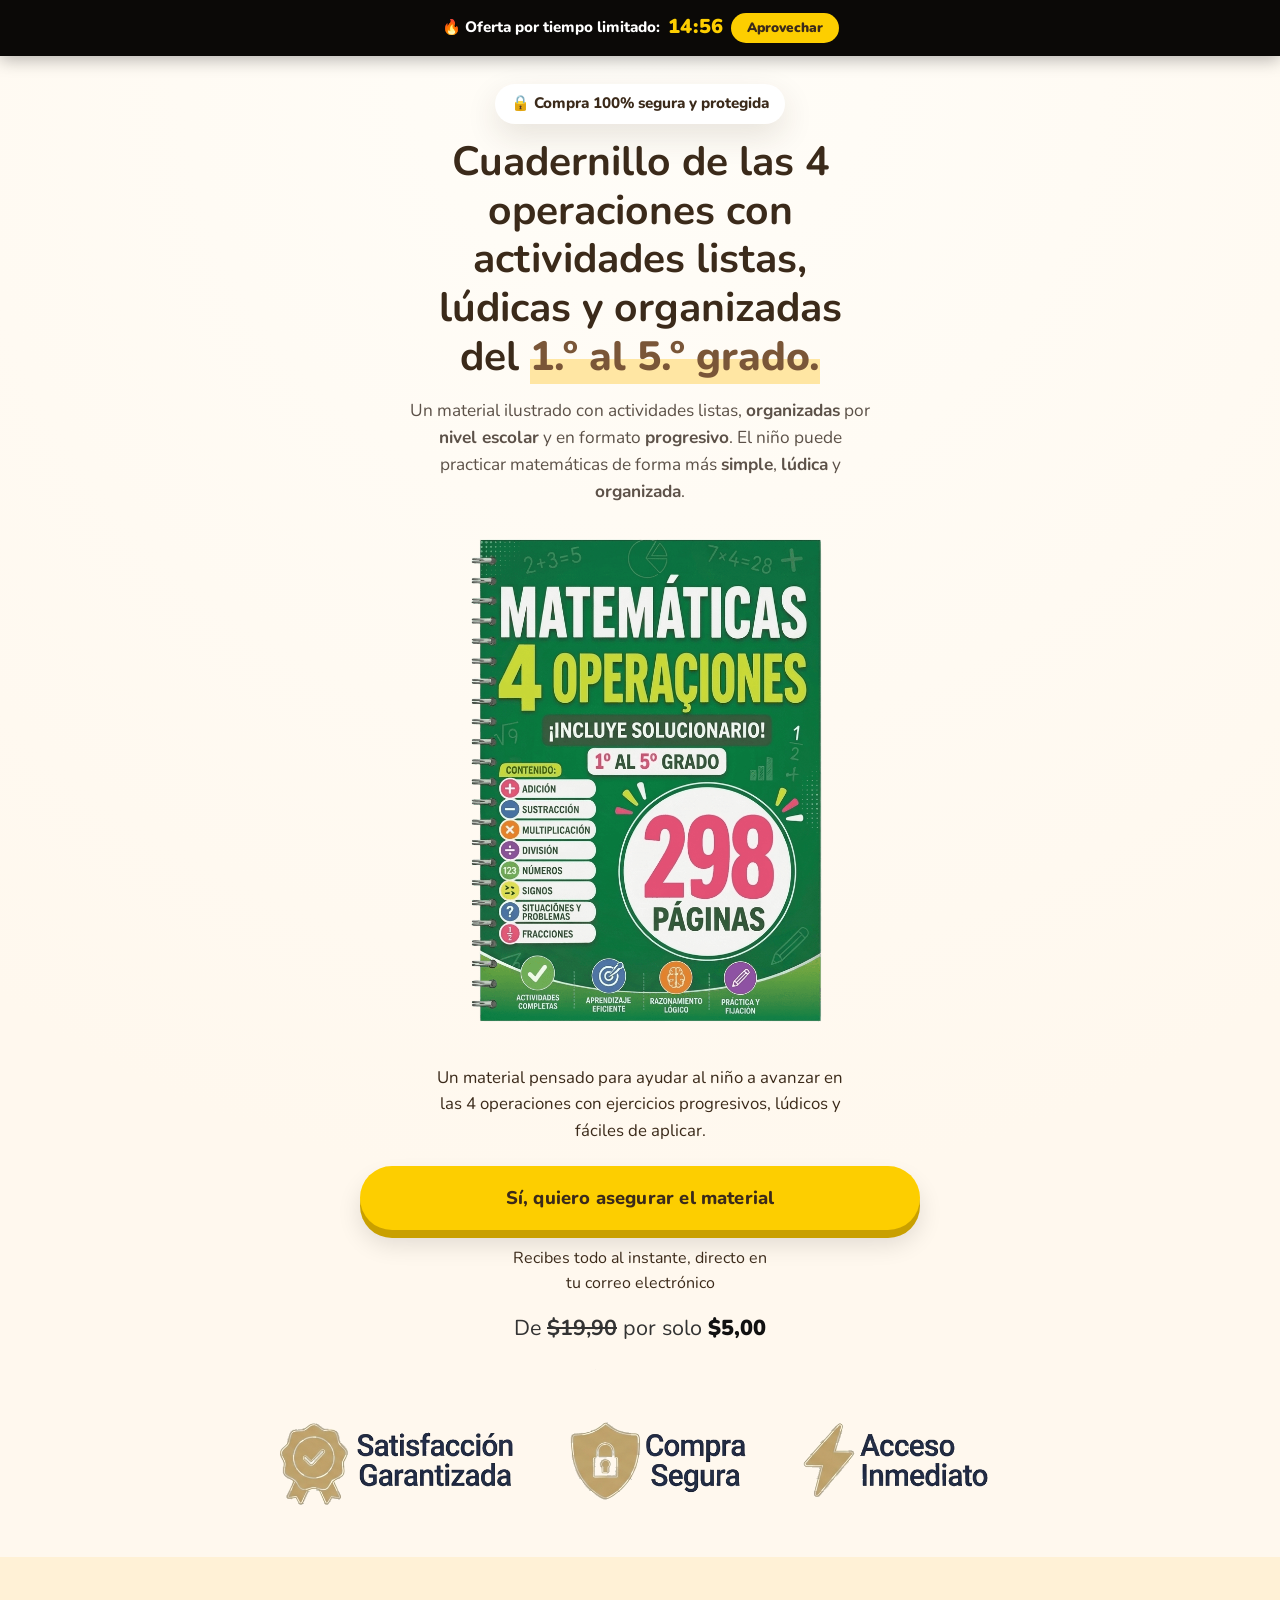
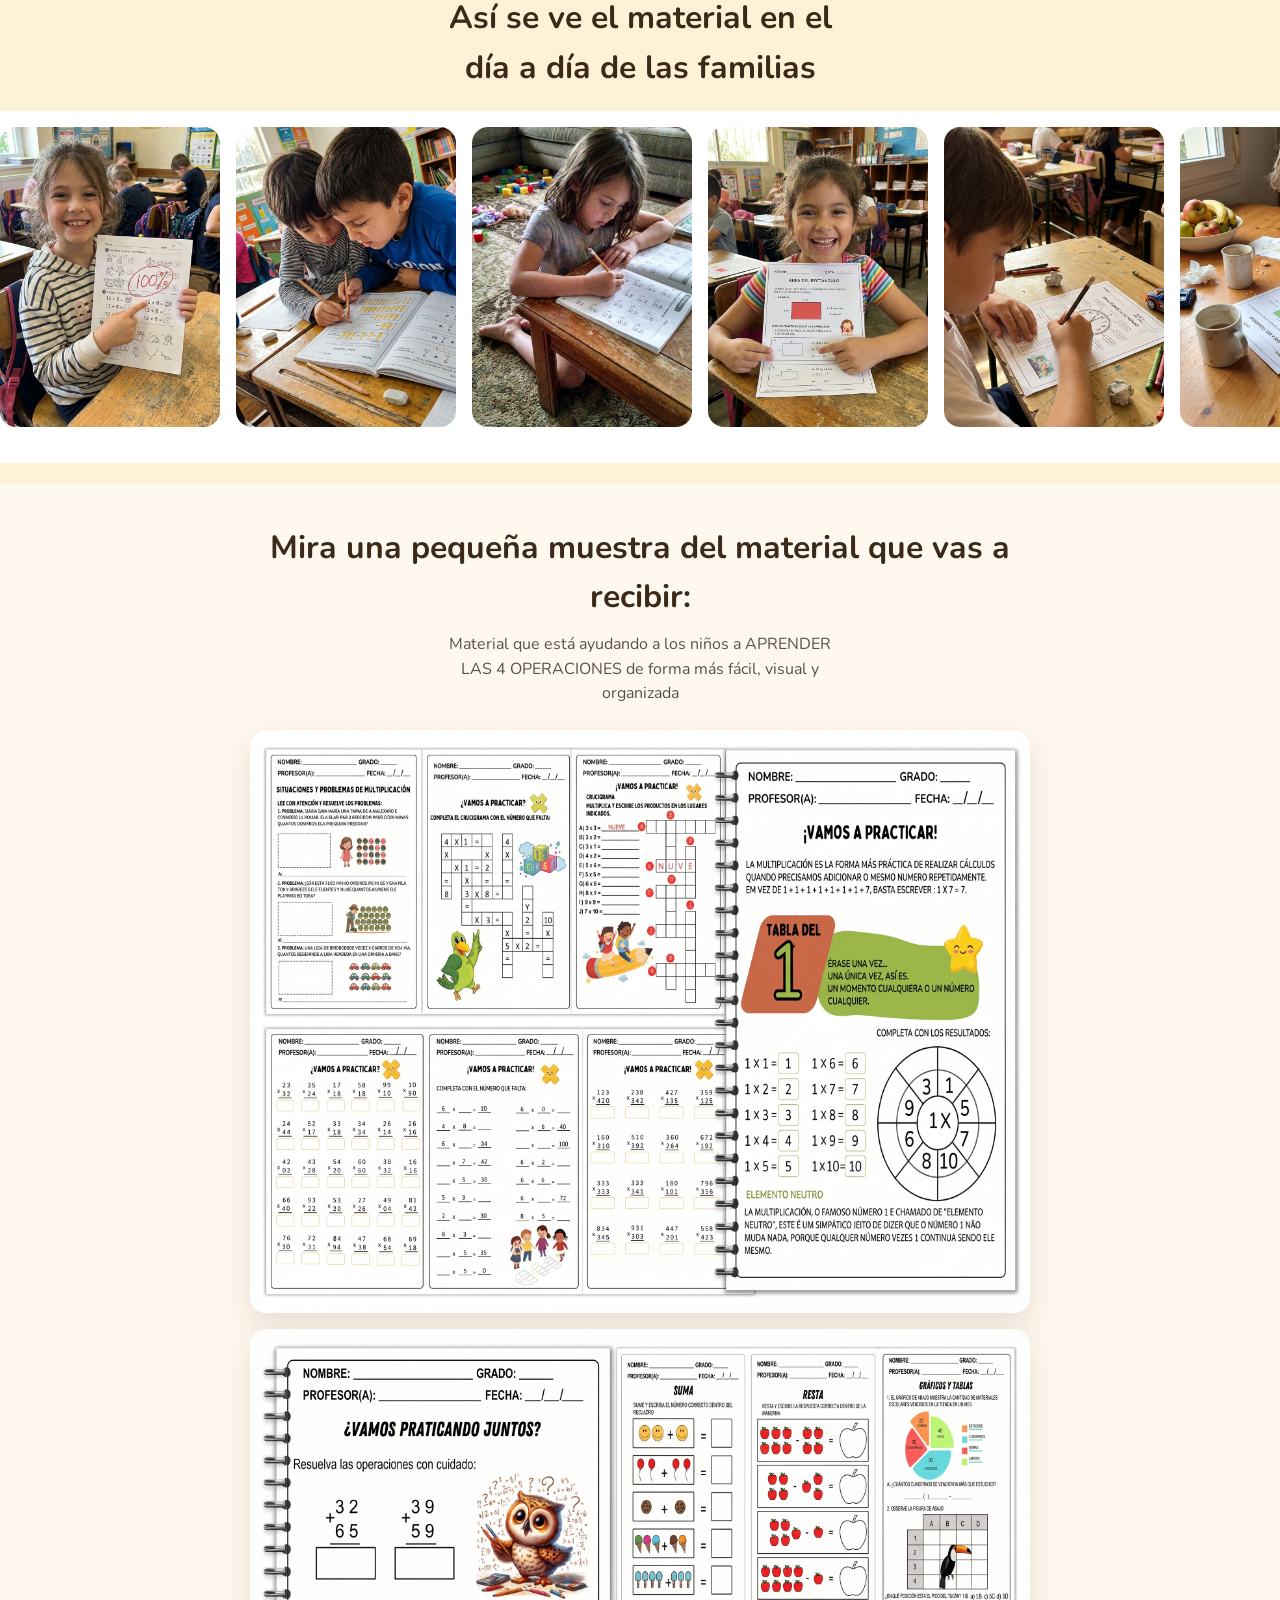
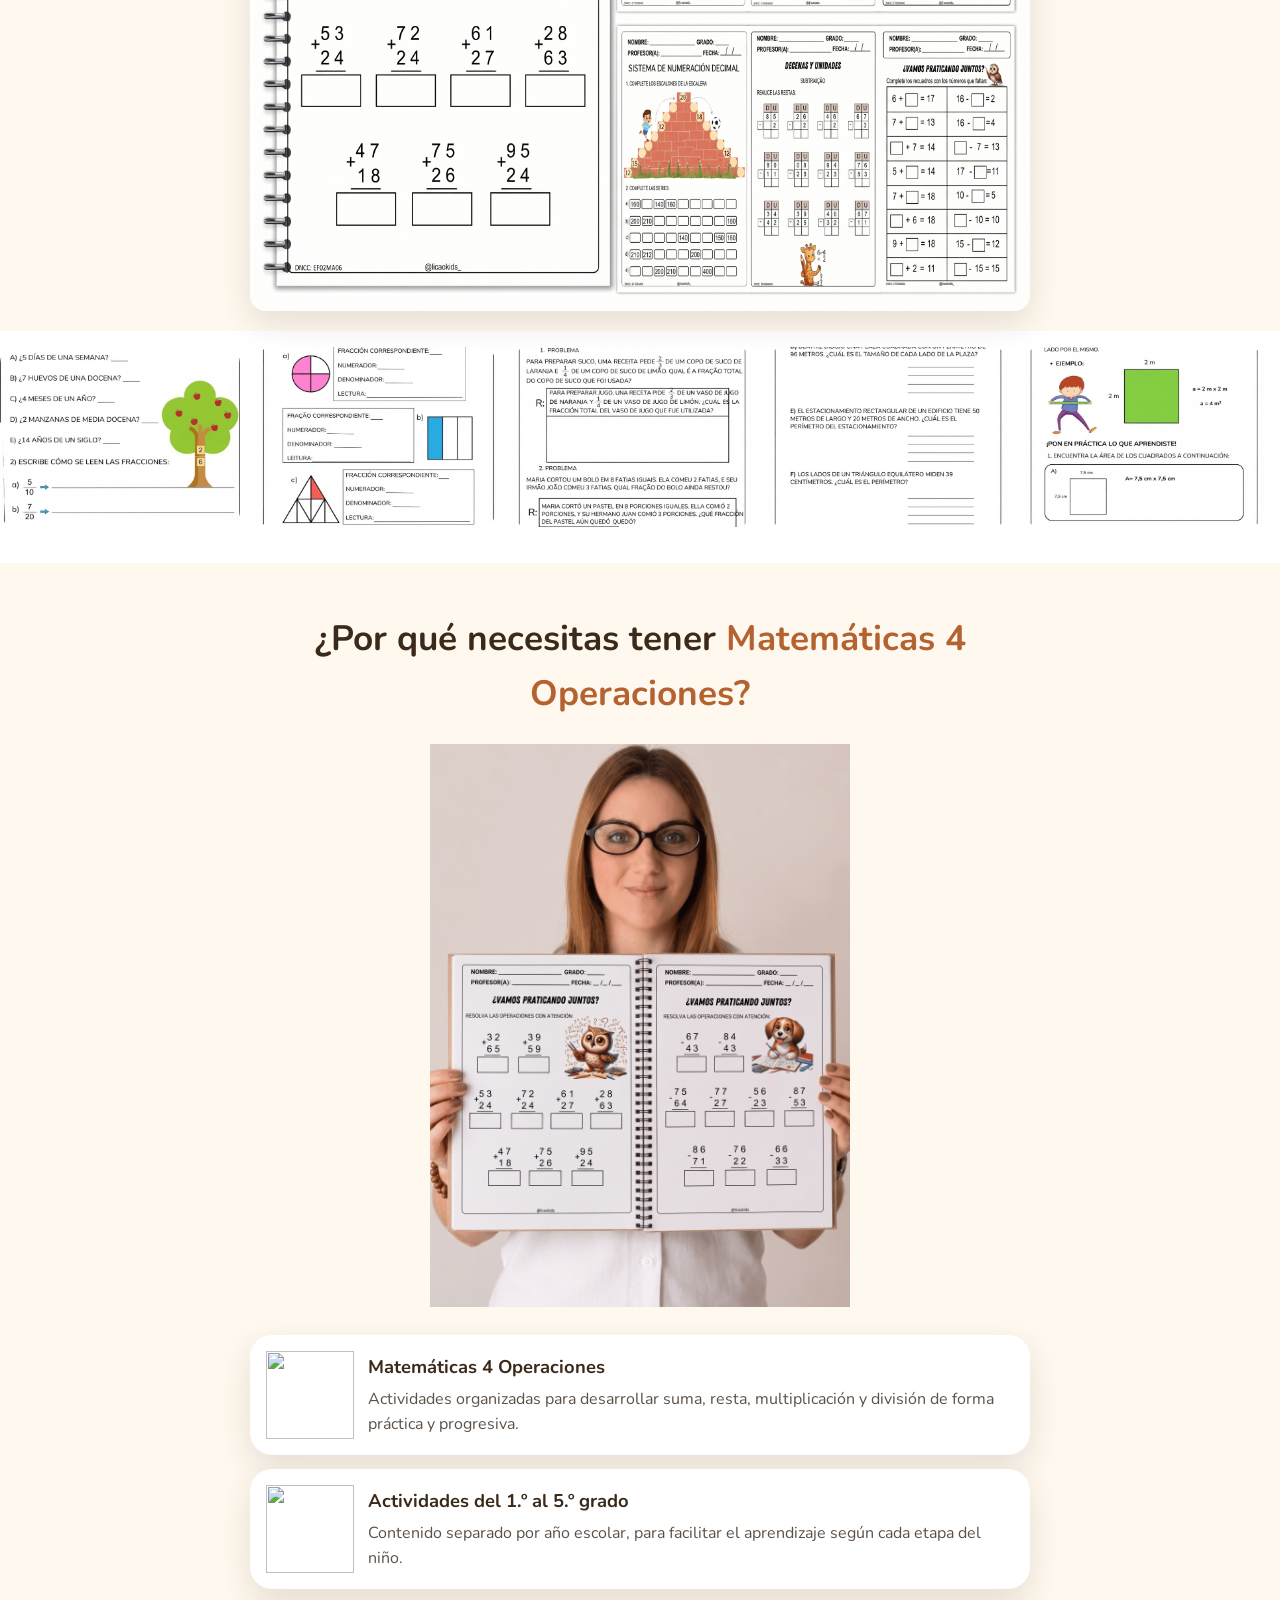
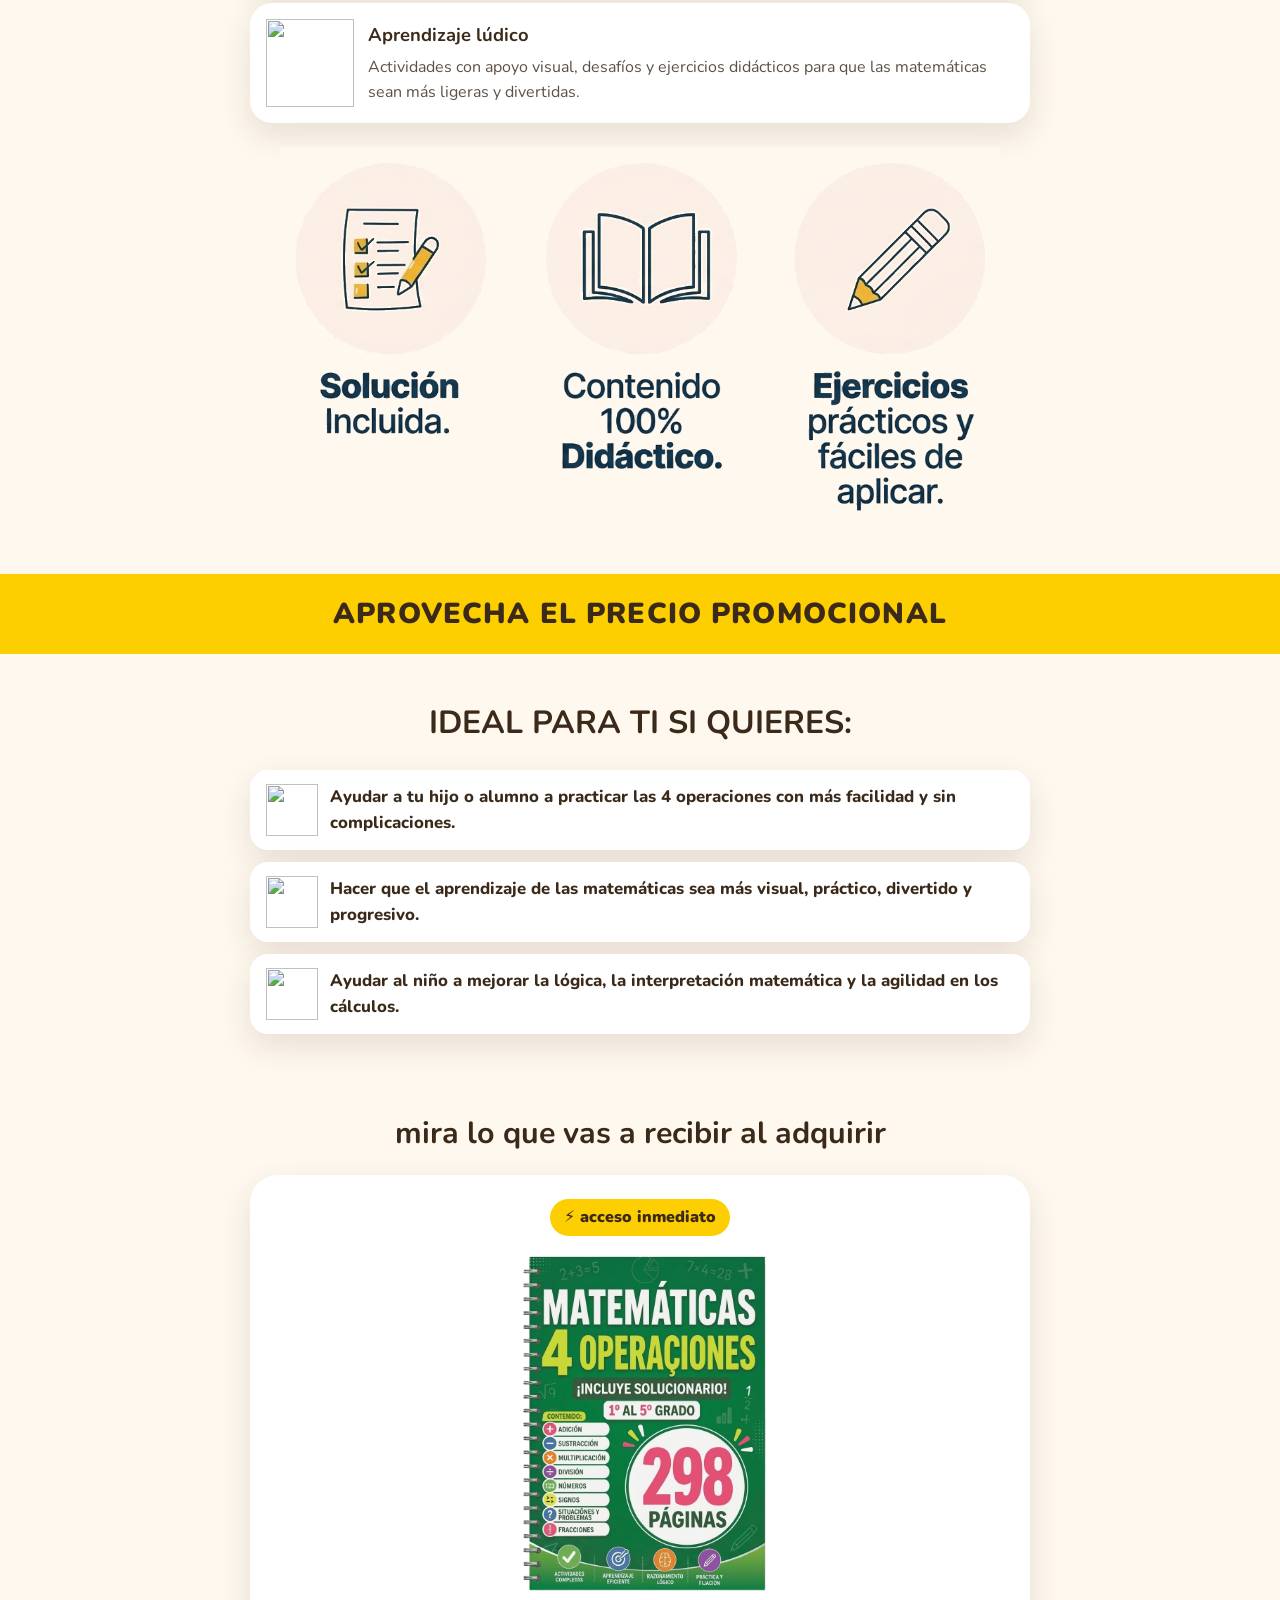
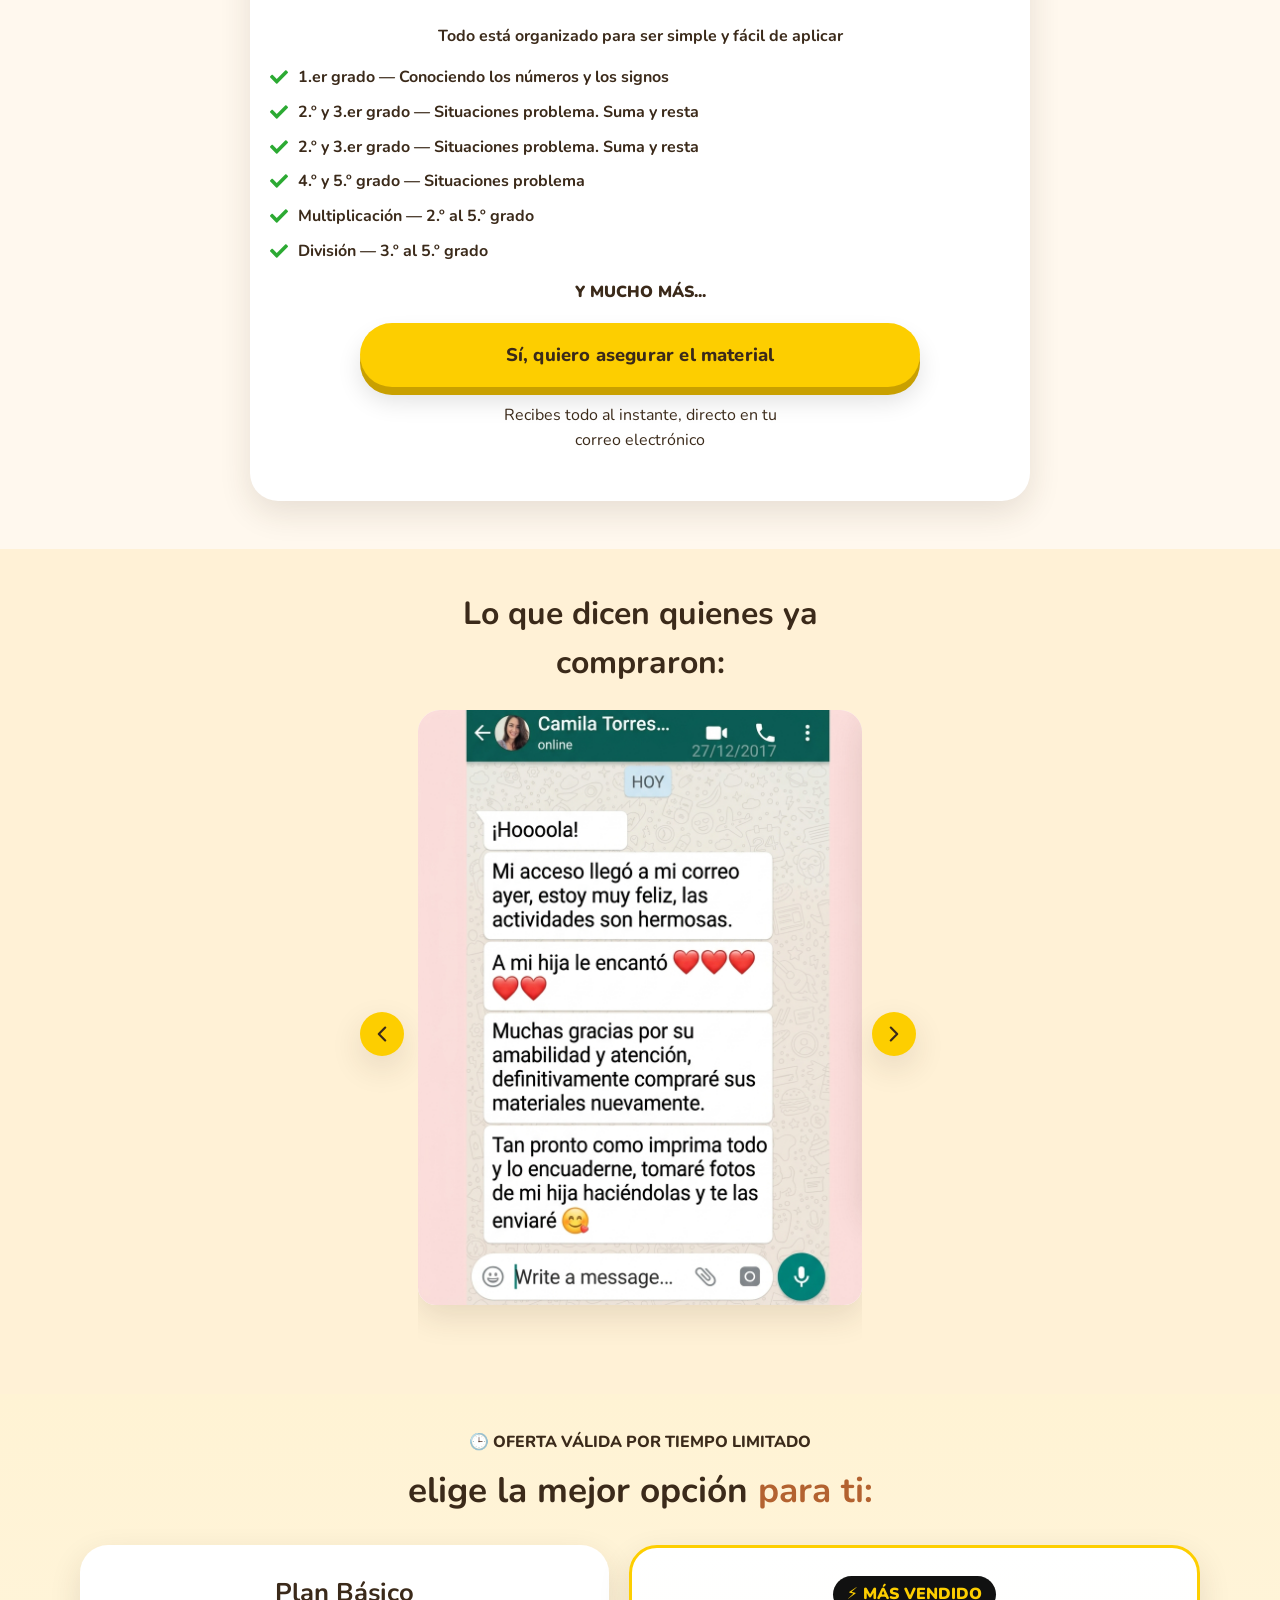
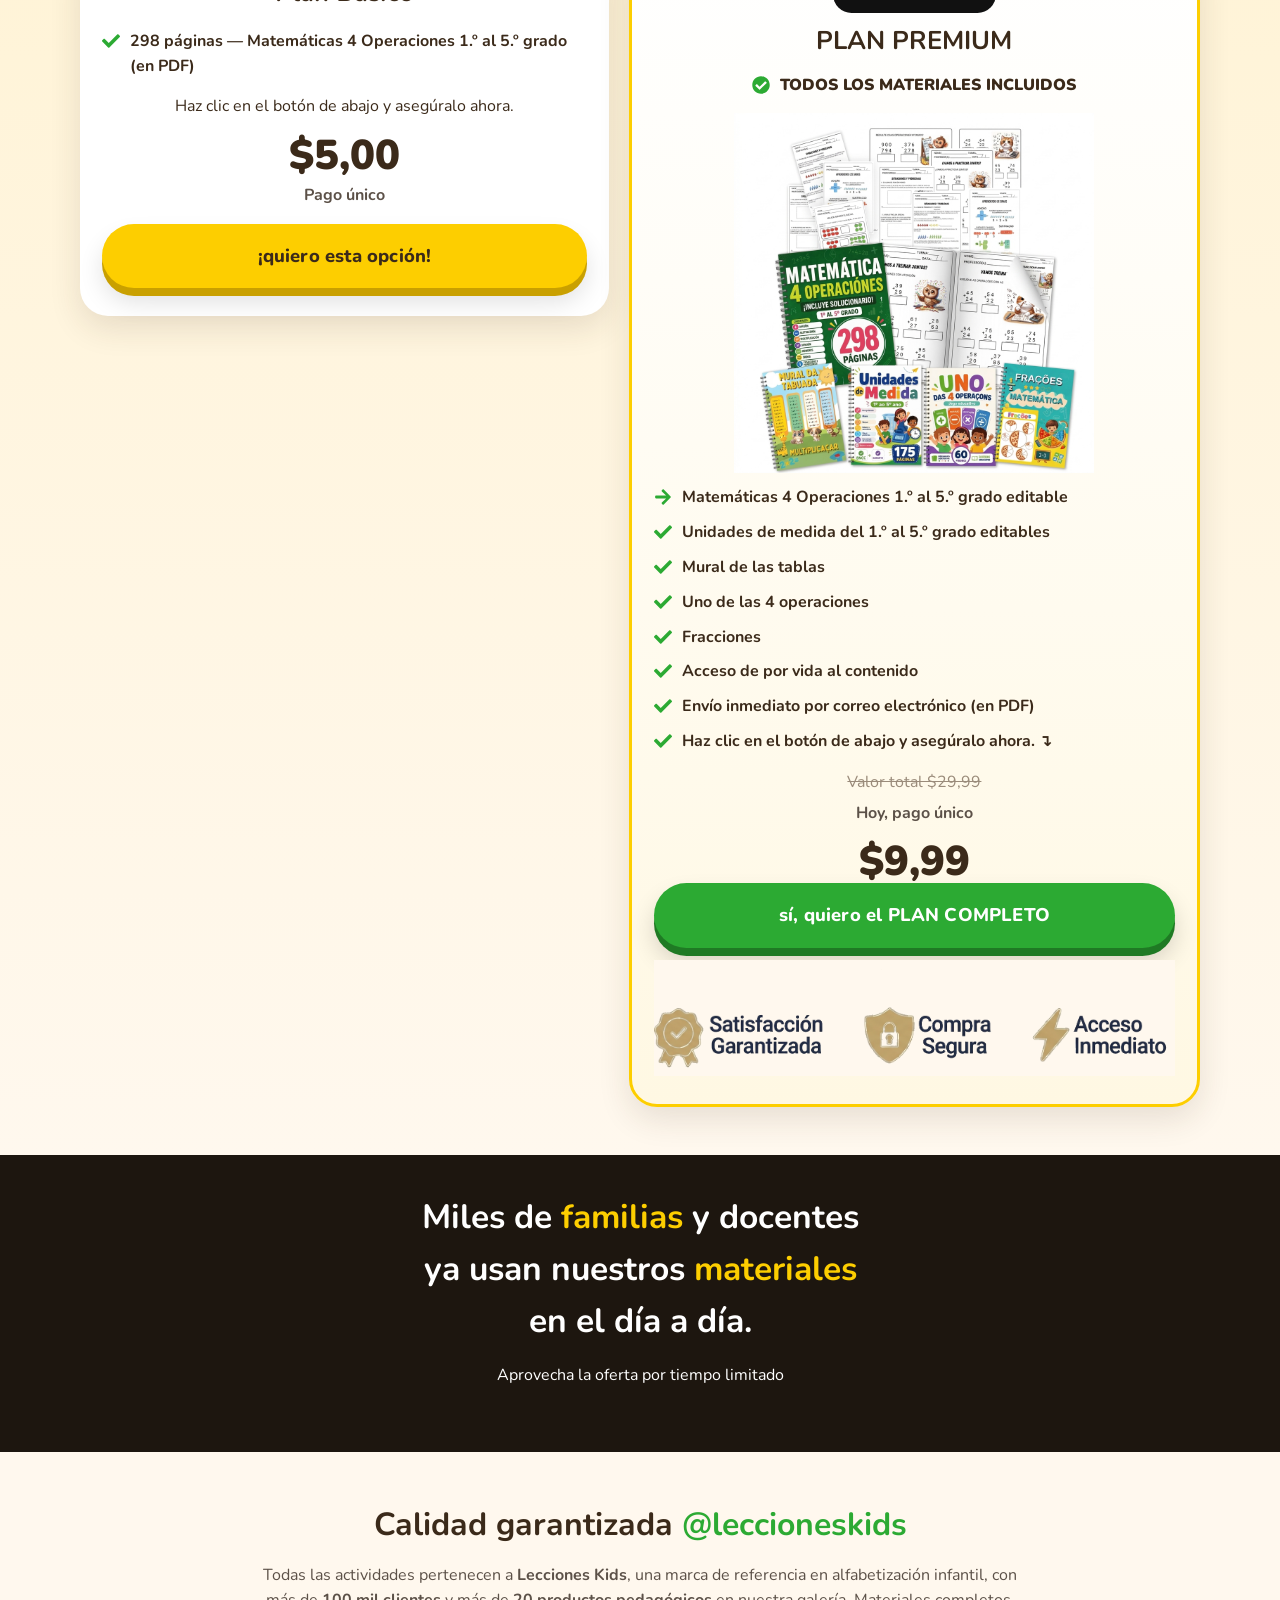
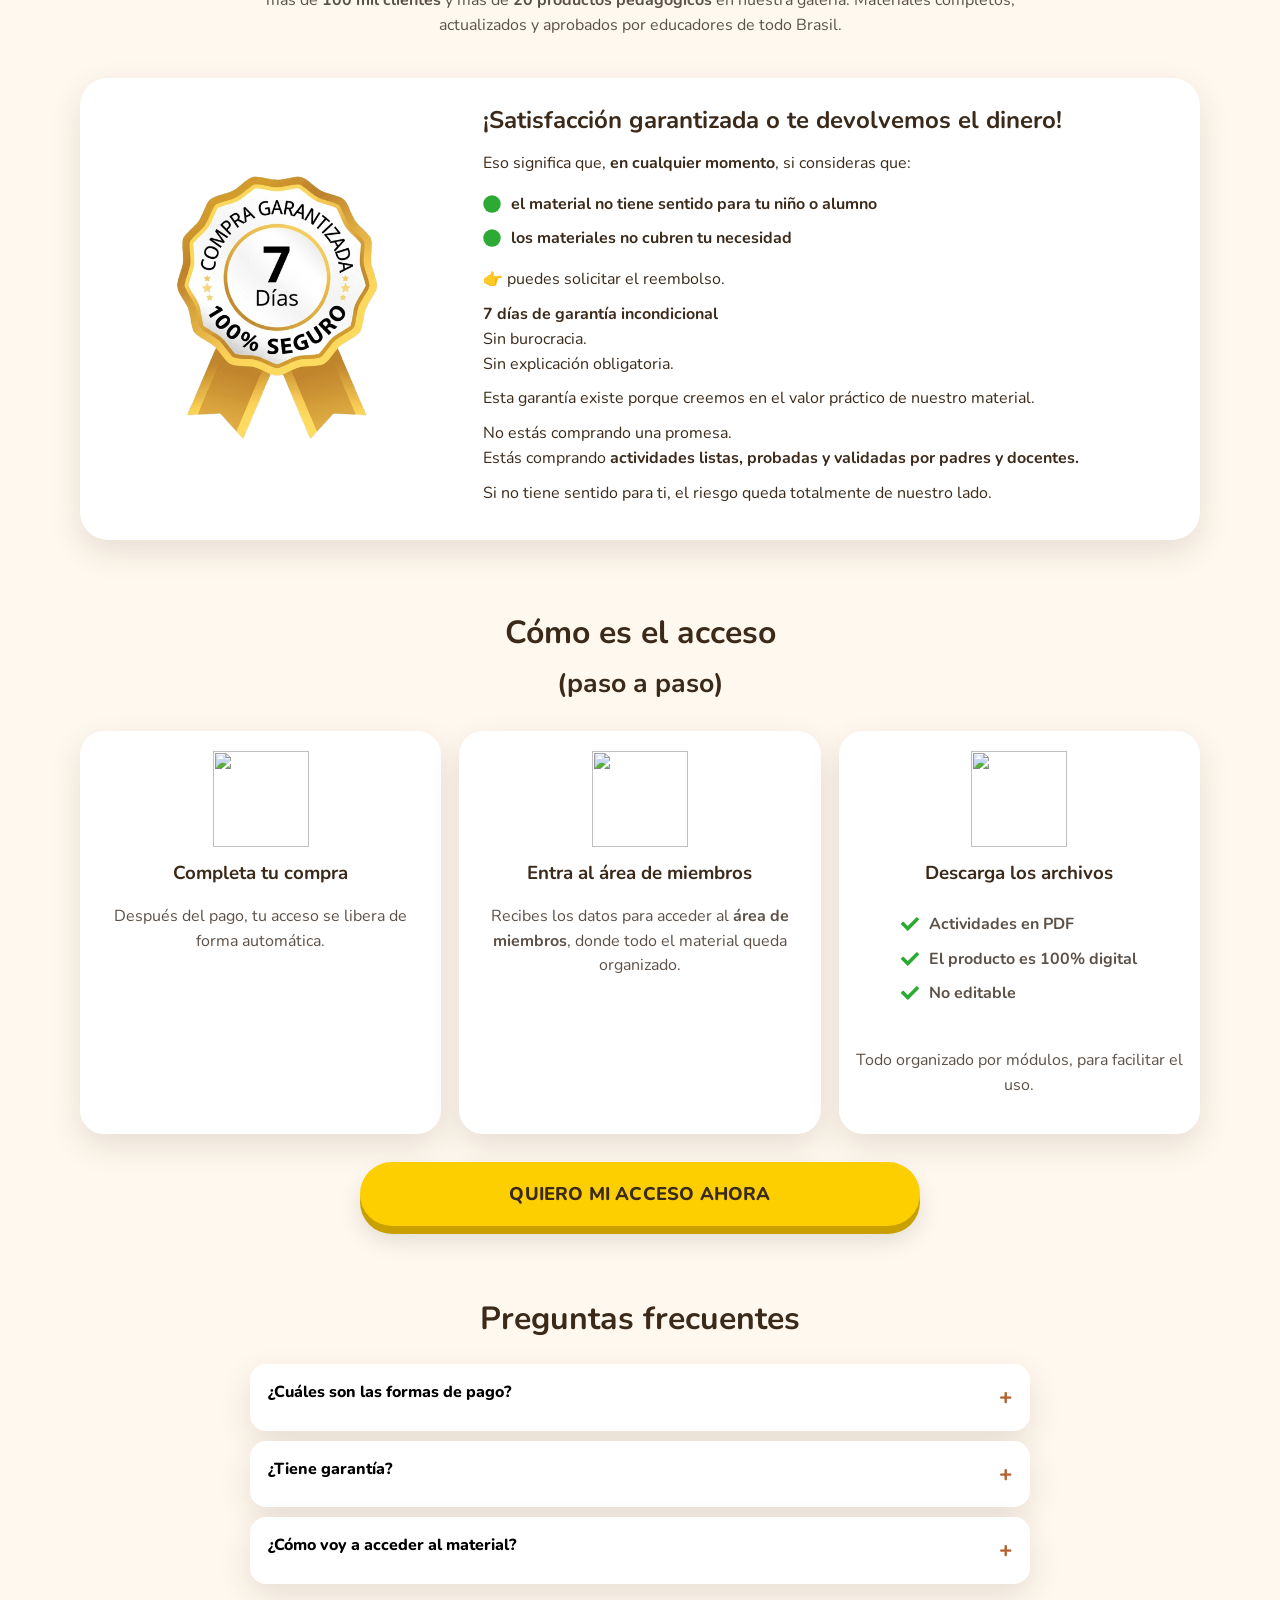
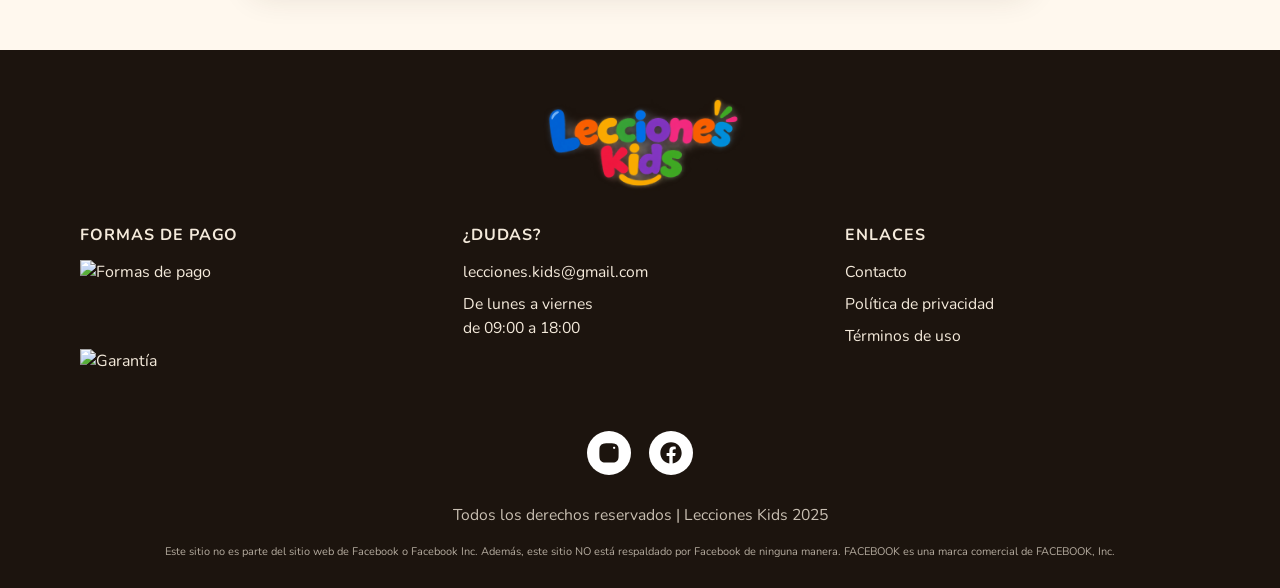
==== commit c6167c8b: "Atualiza preços para USD: plano básico por ,00 e plano completo por ,99" ====
--- a/index.html
+++ b/index.html
@@ -45,7 +45,7 @@
       <p class="hero-sub">Un material pensado para ayudar al niño a avanzar en las 4 operaciones con ejercicios progresivos, lúdicos y fáciles de aplicar.</p>
       <a class="btn btn-cta" href="#oferta">Sí, quiero asegurar el material</a>
       <p>Recibes todo al instante, directo en<br>tu correo electrónico</p>
-      <p class="price-line"><span style="color:#333">De </span><del><strong>47,90</strong></del><span style="color:#333"> por solo </span><strong class="price-now">R$10,00</strong></p>
+      <p class="price-line"><span style="color:#333">De </span><del><strong>$19,90</strong></del><span style="color:#333"> por solo </span><strong class="price-now">$5,00</strong></p>
       <img
         class="guarantee-strip"
         src="imagens-pg-vendas/selos-garantia.png"
@@ -269,7 +269,7 @@
             <li><svg viewBox="0 0 512 512" aria-hidden="true"><path d="M173.9 439.4 7.5 273c-10-10-10-26.2 0-36.2l36.2-36.2c10-10 26.2-10 36.2 0L192 312.7 432.1 72.6c10-10 26.2-10 36.2 0l36.2 36.2c10 10 10 26.2 0 36.2L210.1 439.4c-10 10-26.2 10-36.2 0z"/></svg>298 páginas — Matemáticas 4 Operaciones 1.º al 5.º grado (en PDF)</li>
           </ul>
           <p>Haz clic en el botón de abajo y asegúralo ahora.</p>
-          <p class="price">R$10,00</p>
+          <p class="price">$5,00</p>
           <p class="price-note">Pago único</p>
           <a class="btn btn-cta" href="#AbrirPremium">¡quiero esta opción!</a>
         </article>
@@ -299,11 +299,10 @@
             <li><svg viewBox="0 0 512 512" aria-hidden="true"><path d="M173.9 439.4 7.5 273c-10-10-10-26.2 0-36.2l36.2-36.2c10-10 26.2-10 36.2 0L192 312.7 432.1 72.6c10-10 26.2-10 36.2 0l36.2 36.2c10 10 10 26.2 0 36.2L210.1 439.4c-10 10-26.2 10-36.2 0z"/></svg>Envío inmediato por correo electrónico (en PDF)</li>
             <li><svg viewBox="0 0 512 512" aria-hidden="true"><path d="M173.9 439.4 7.5 273c-10-10-10-26.2 0-36.2l36.2-36.2c10-10 26.2-10 36.2 0L192 312.7 432.1 72.6c10-10 26.2-10 36.2 0l36.2 36.2c10 10 10 26.2 0 36.2L210.1 439.4c-10 10-26.2 10-36.2 0z"/></svg>Haz clic en el botón de abajo y asegúralo ahora. ↴</li>
           </ul>
-          <p class="old-price">Valor total R$ 97,00</p>
+          <p class="old-price">Valor total $29,99</p>
           <p class="price-note">Hoy, pago único</p>
-          <p class="price">R$27,00</p>
-          <p class="price-note">O 3 cuotas de R$ 6,63 con tarjeta</p>
-          <a class="btn btn-premium" href="https://checkout.alfacademi.com.br/checkout/oferta-FijM1BC-oLTydIyz">sí, quiero el PLAN PREMIUM</a>
+          <p class="price">$9,99</p>
+          <a class="btn btn-premium" href="https://checkout.alfacademi.com.br/checkout/oferta-FijM1BC-oLTydIyz">sí, quiero el PLAN COMPLETO</a>
           <img
             class="guarantee-strip"
             src="imagens-pg-vendas/selos-garantia.png"
@@ -454,7 +453,7 @@
       <button class="modal-close" type="button" aria-label="Cerrar">×</button>
       <p class="modal-kicker">Upgrade Premium</p>
       <h2 id="premium-title">Paquete Premium</h2>
-      <p class="modal-price">R$17,90</p>
+      <p class="modal-price">$9,99</p>
       <p class="modal-life">Acceso DE POR VIDA</p>
       <div class="includes">
         <h3>INCLUYE:</h3>
@@ -468,8 +467,8 @@
           <li><svg viewBox="0 0 512 512" aria-hidden="true"><path d="M504 256c0 137-111 248-248 248S8 393 8 256 119 8 256 8s248 111 248 248zM227.3 387.3l184-184c6.2-6.2 6.2-16.4 0-22.6l-22.6-22.6c-6.2-6.3-16.4-6.3-22.6 0L216 308.1l-70.1-70.1c-6.2-6.2-16.4-6.2-22.6 0l-22.6 22.6c-6.2 6.2-6.2 16.4 0 22.6l104 104c6.2 6.3 16.4 6.3 22.6 0z"/></svg>Haz clic en el botón de abajo y asegúralo ahora ↴</li>
         </ul>
       </div>
-      <a class="btn btn-premium" href="https://checkout.alfacademi.com.br/checkout/oferta-x49YnRhBOfAO1yeo">QUIERO EL PREMIUM POR R$ 17,90</a>
-      <a class="btn btn-ghost" href="https://checkout.alfacademi.com.br/checkout/oferta-Zs_EtpzewFoyI-Ex">Quiero solo Matemáticas PDF R$10,00</a>
+      <a class="btn btn-premium" href="https://checkout.alfacademi.com.br/checkout/oferta-x49YnRhBOfAO1yeo">QUIERO EL PLAN COMPLETO POR $9,99</a>
+      <a class="btn btn-ghost" href="https://checkout.alfacademi.com.br/checkout/oferta-Zs_EtpzewFoyI-Ex">Quiero solo Matemáticas PDF $5,00</a>
     </div>
   </div>
 
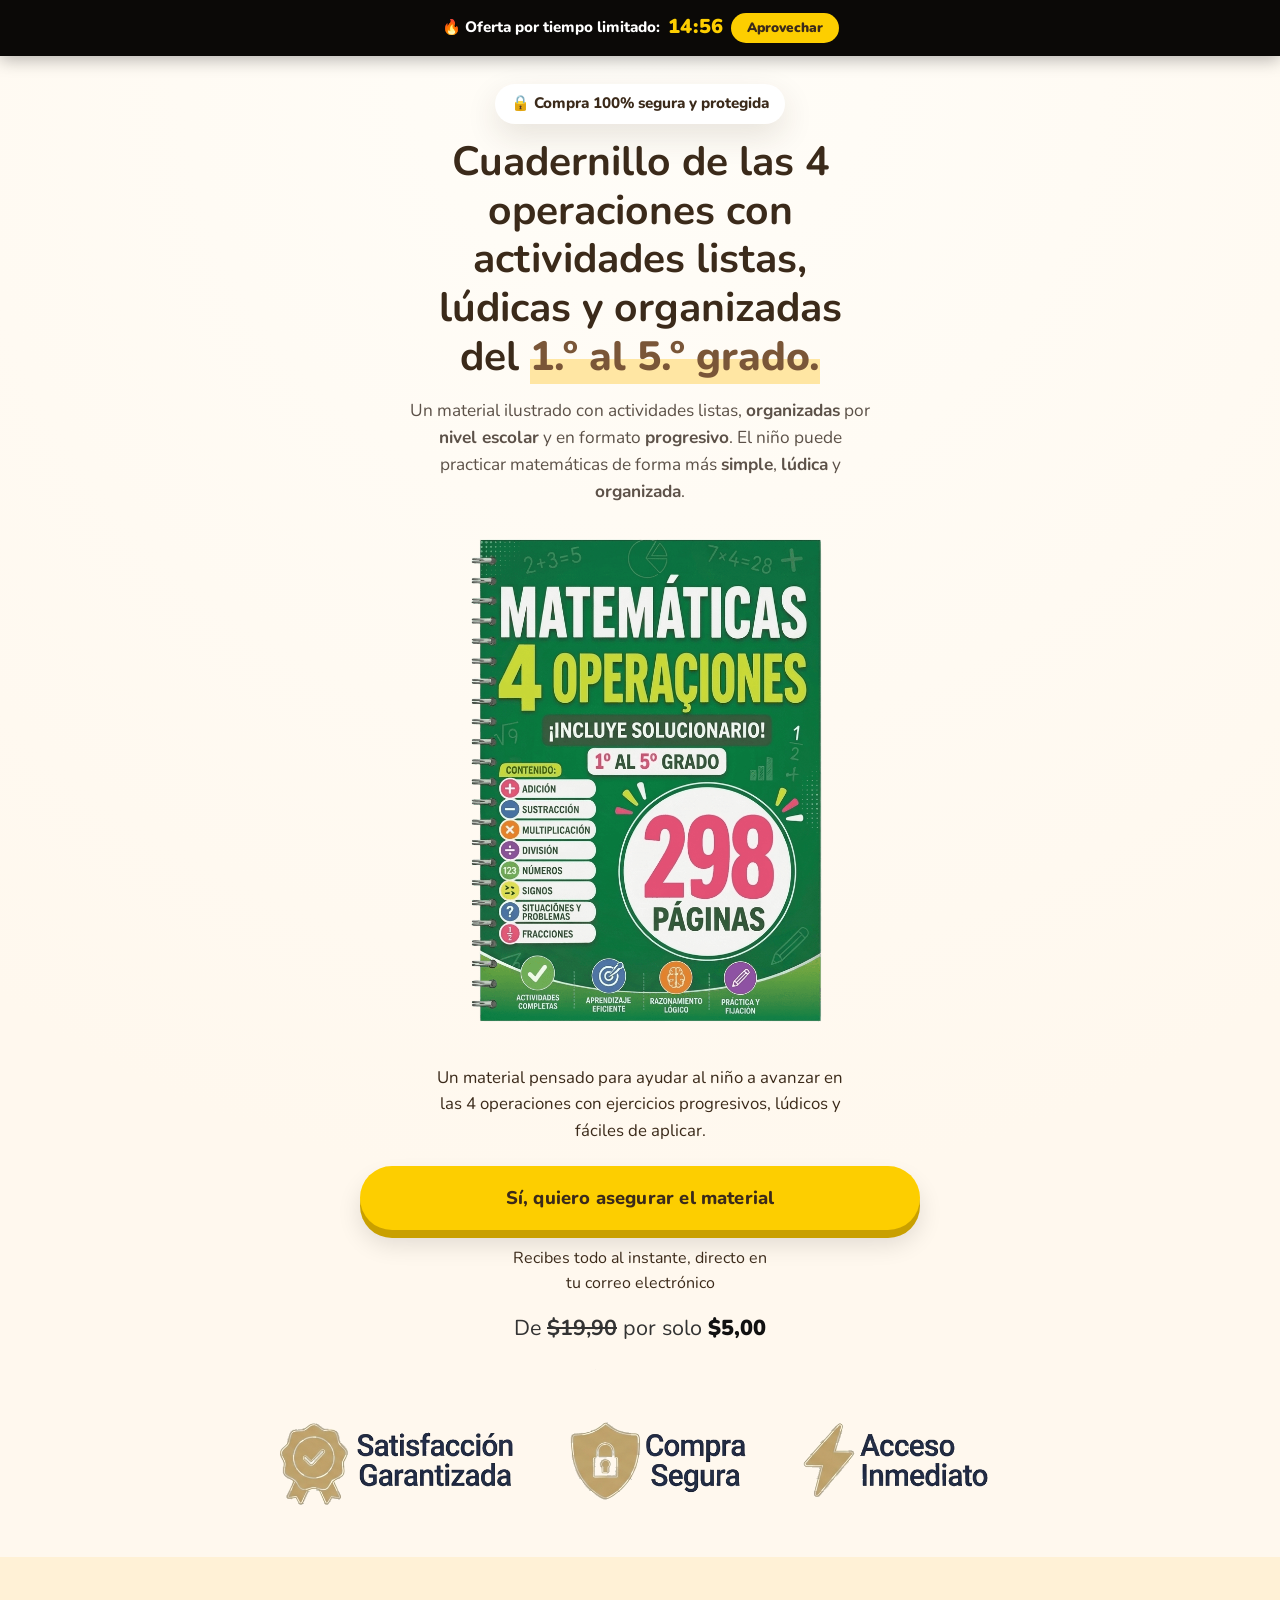
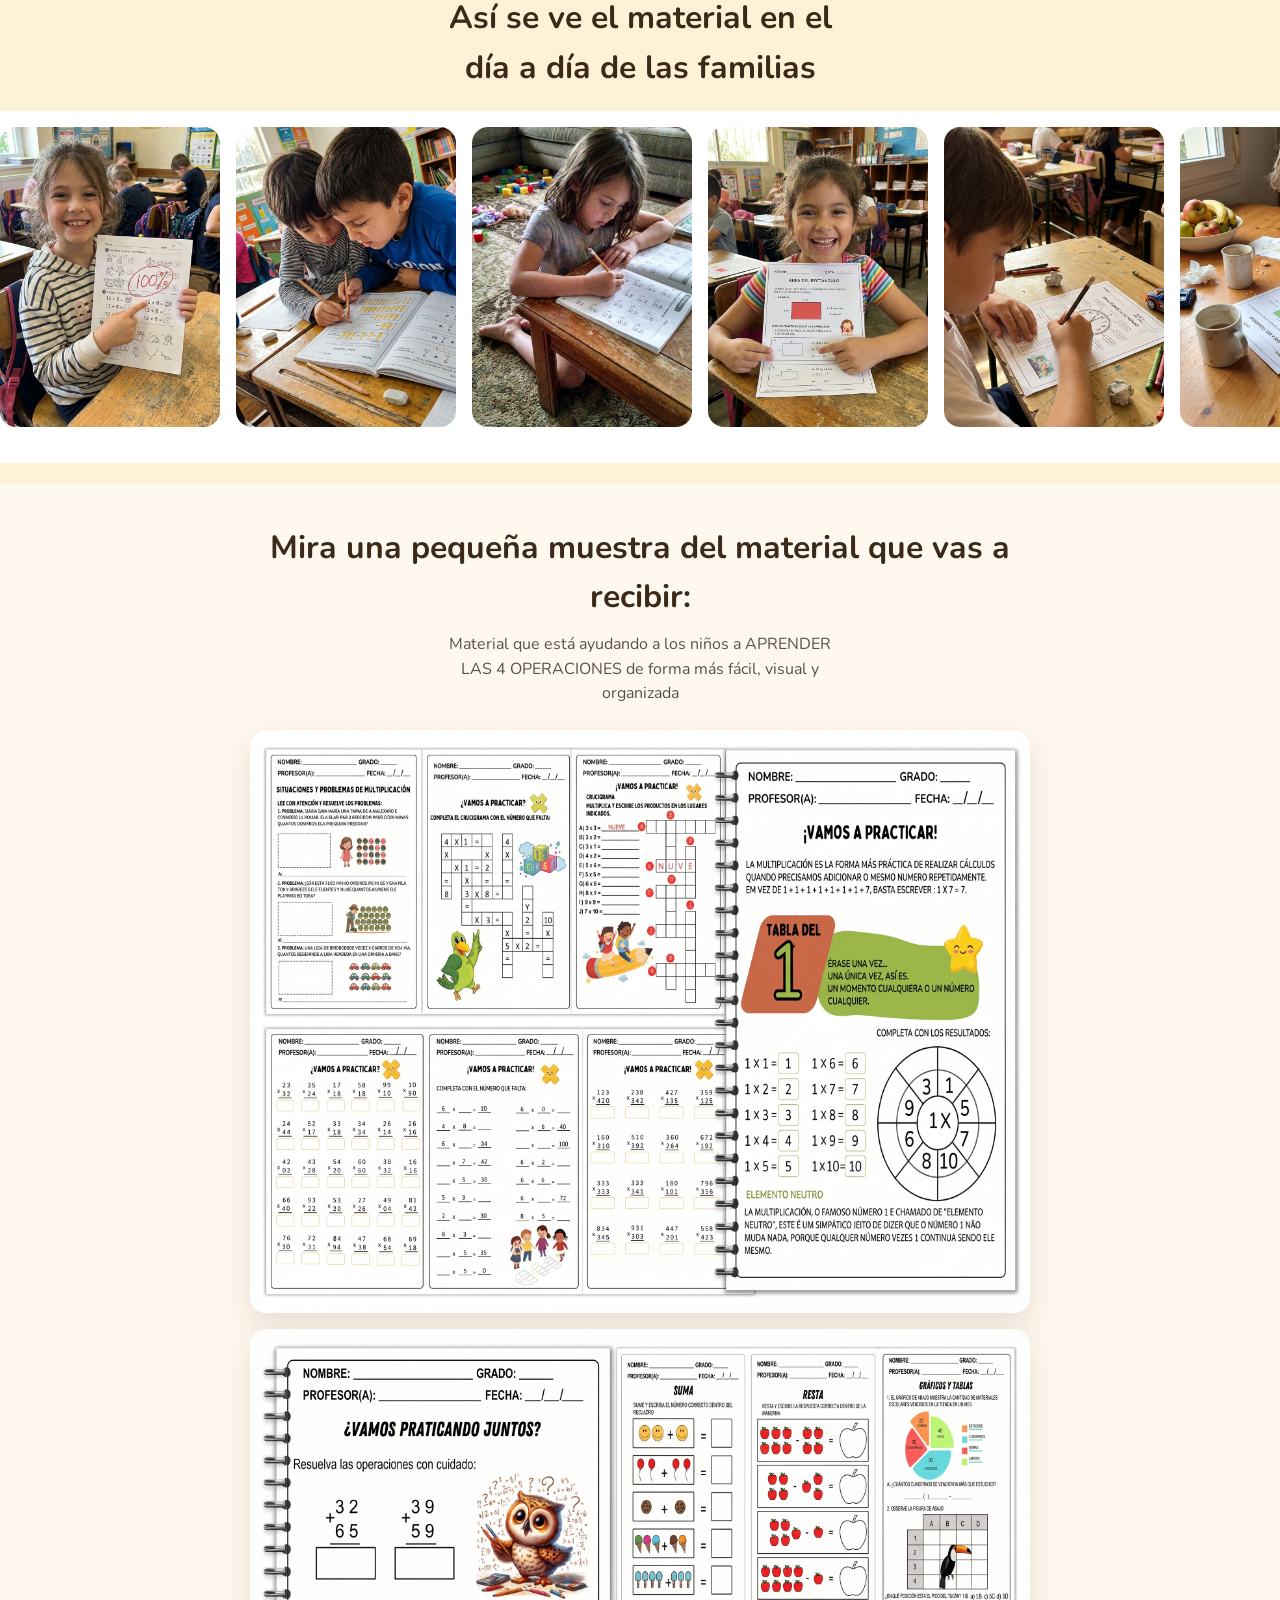
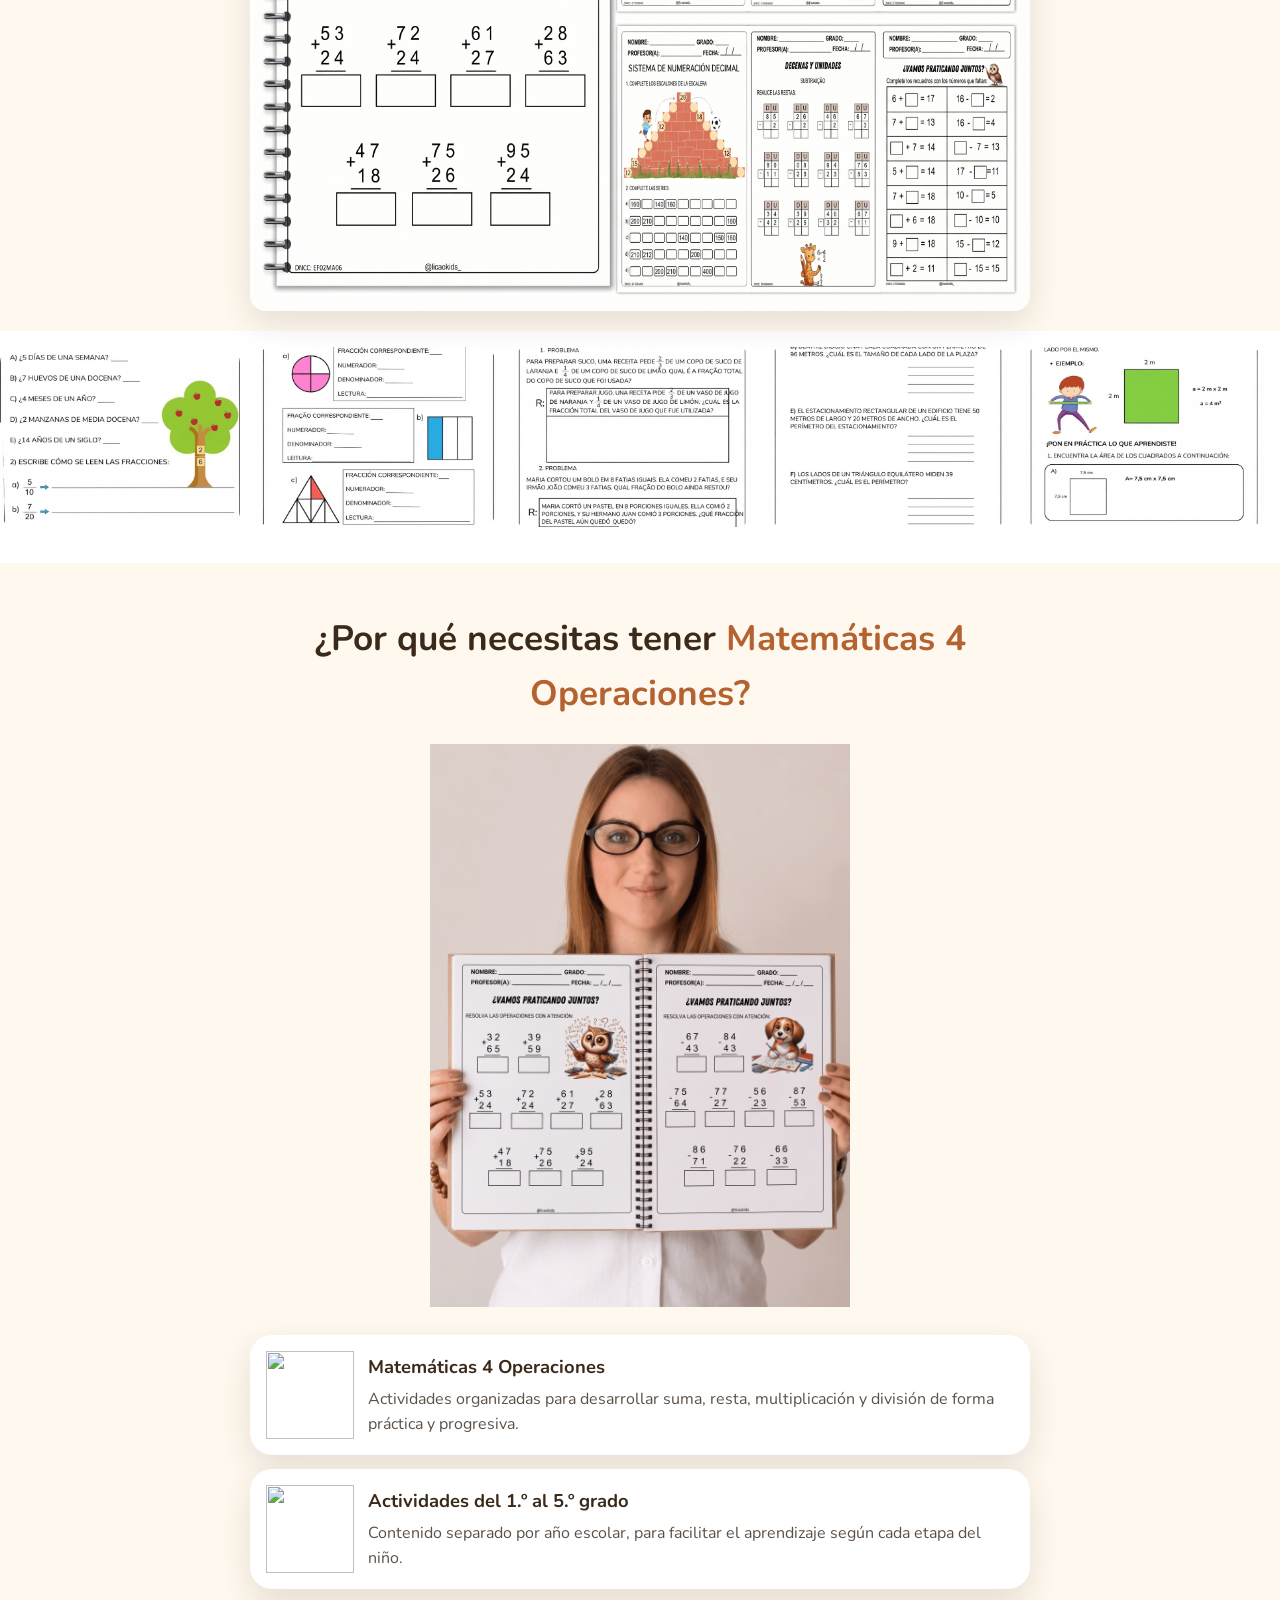
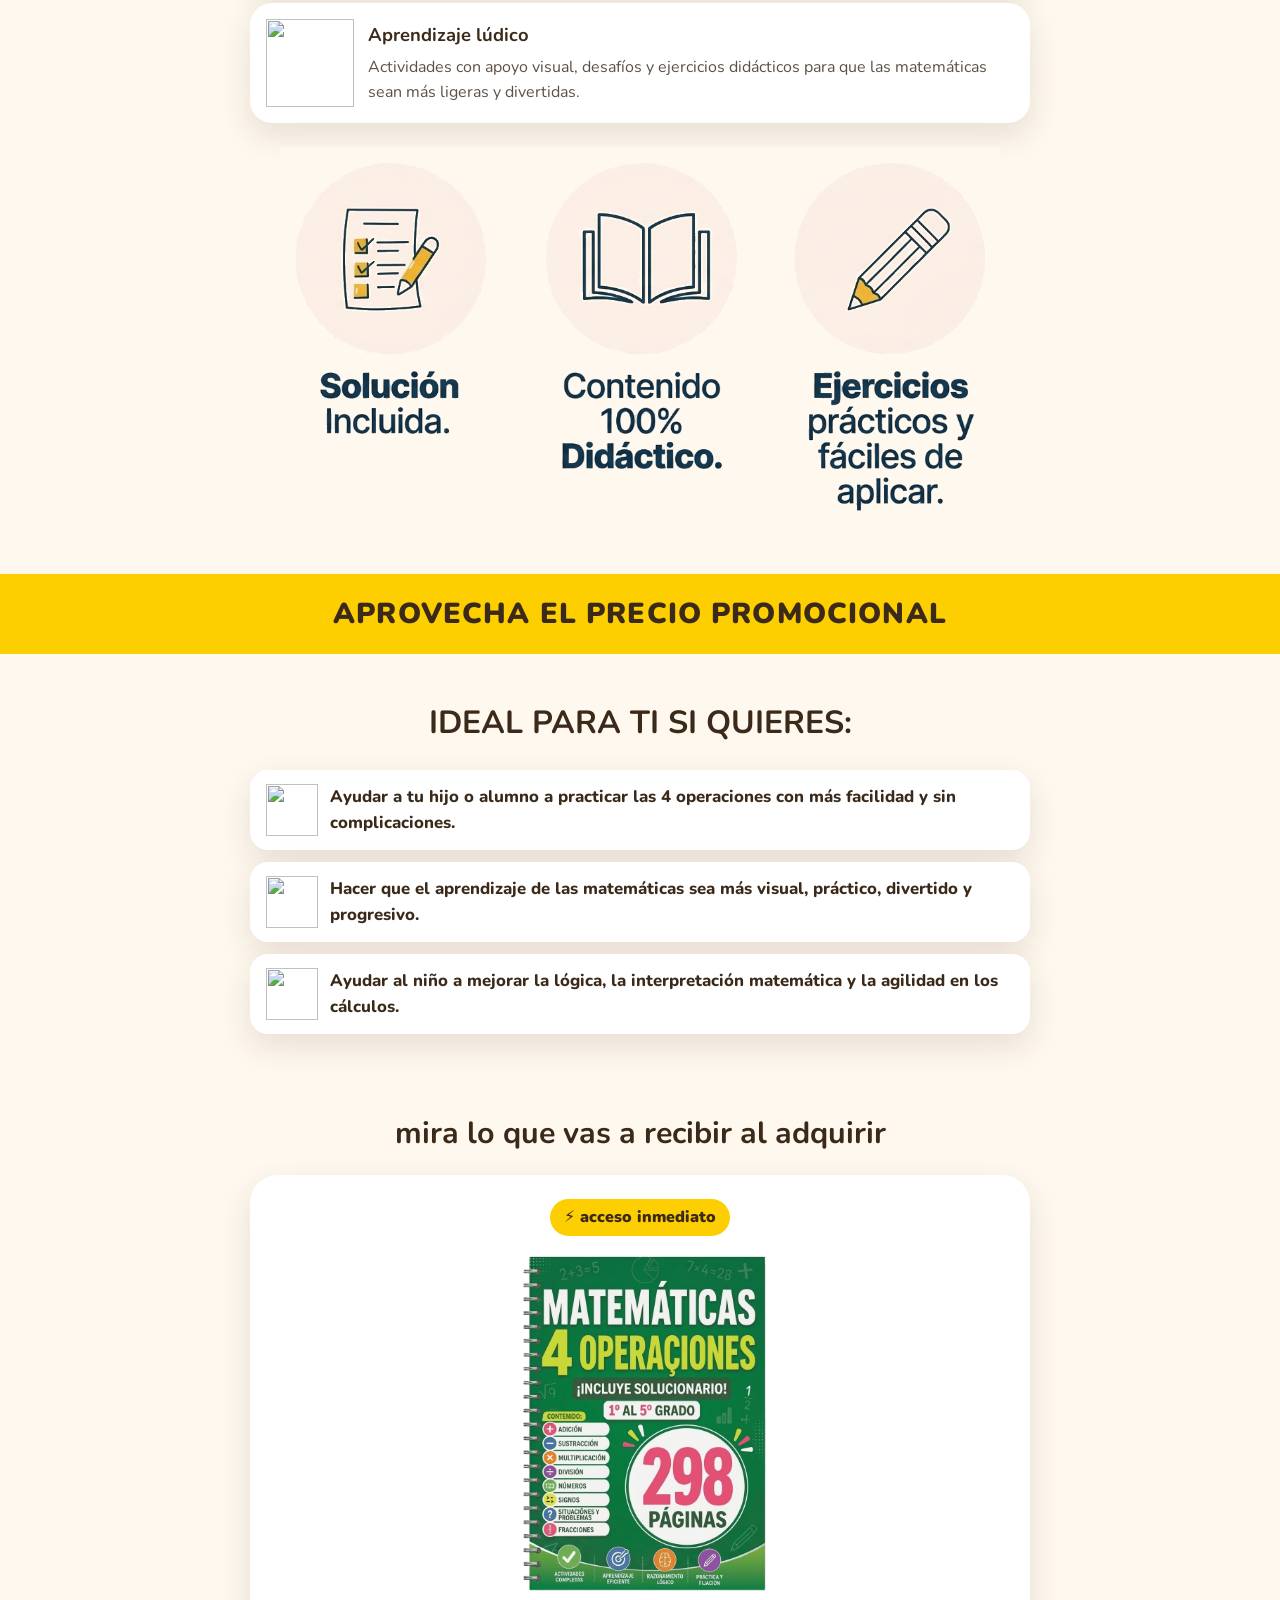
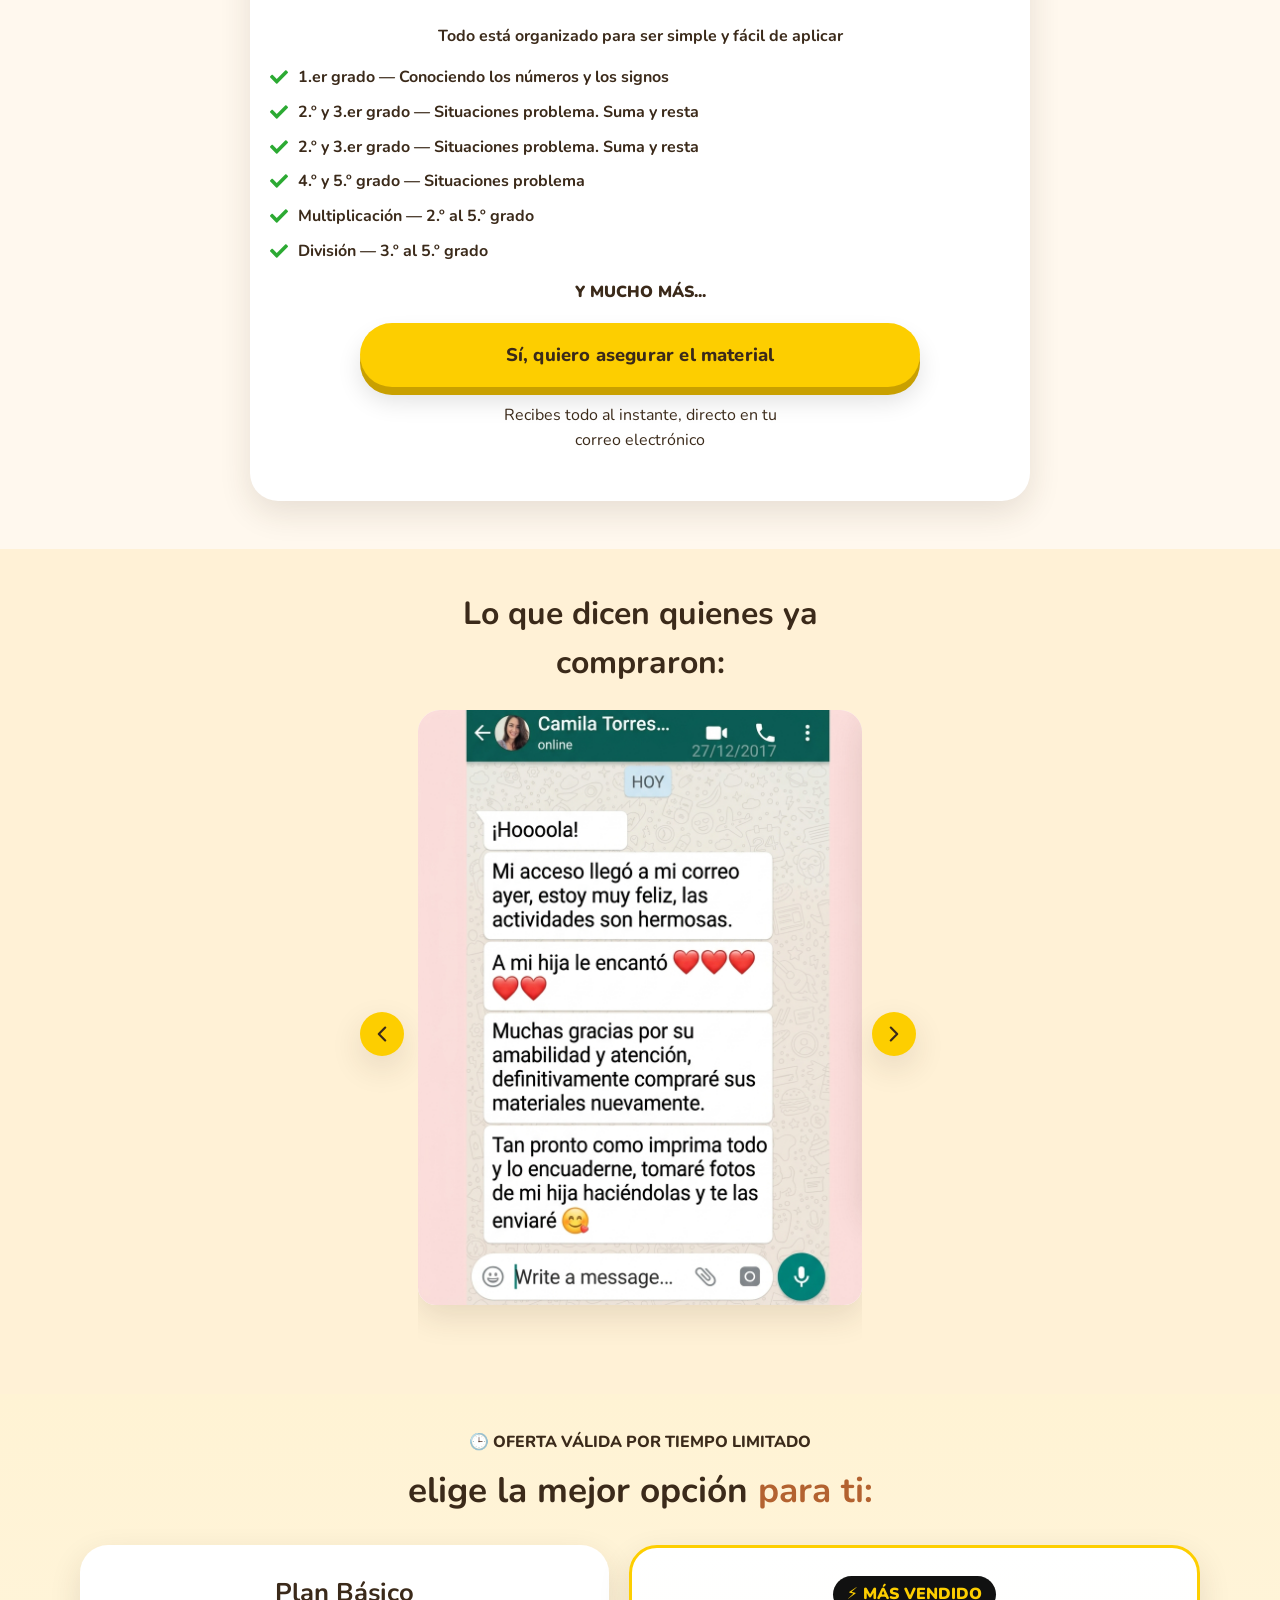
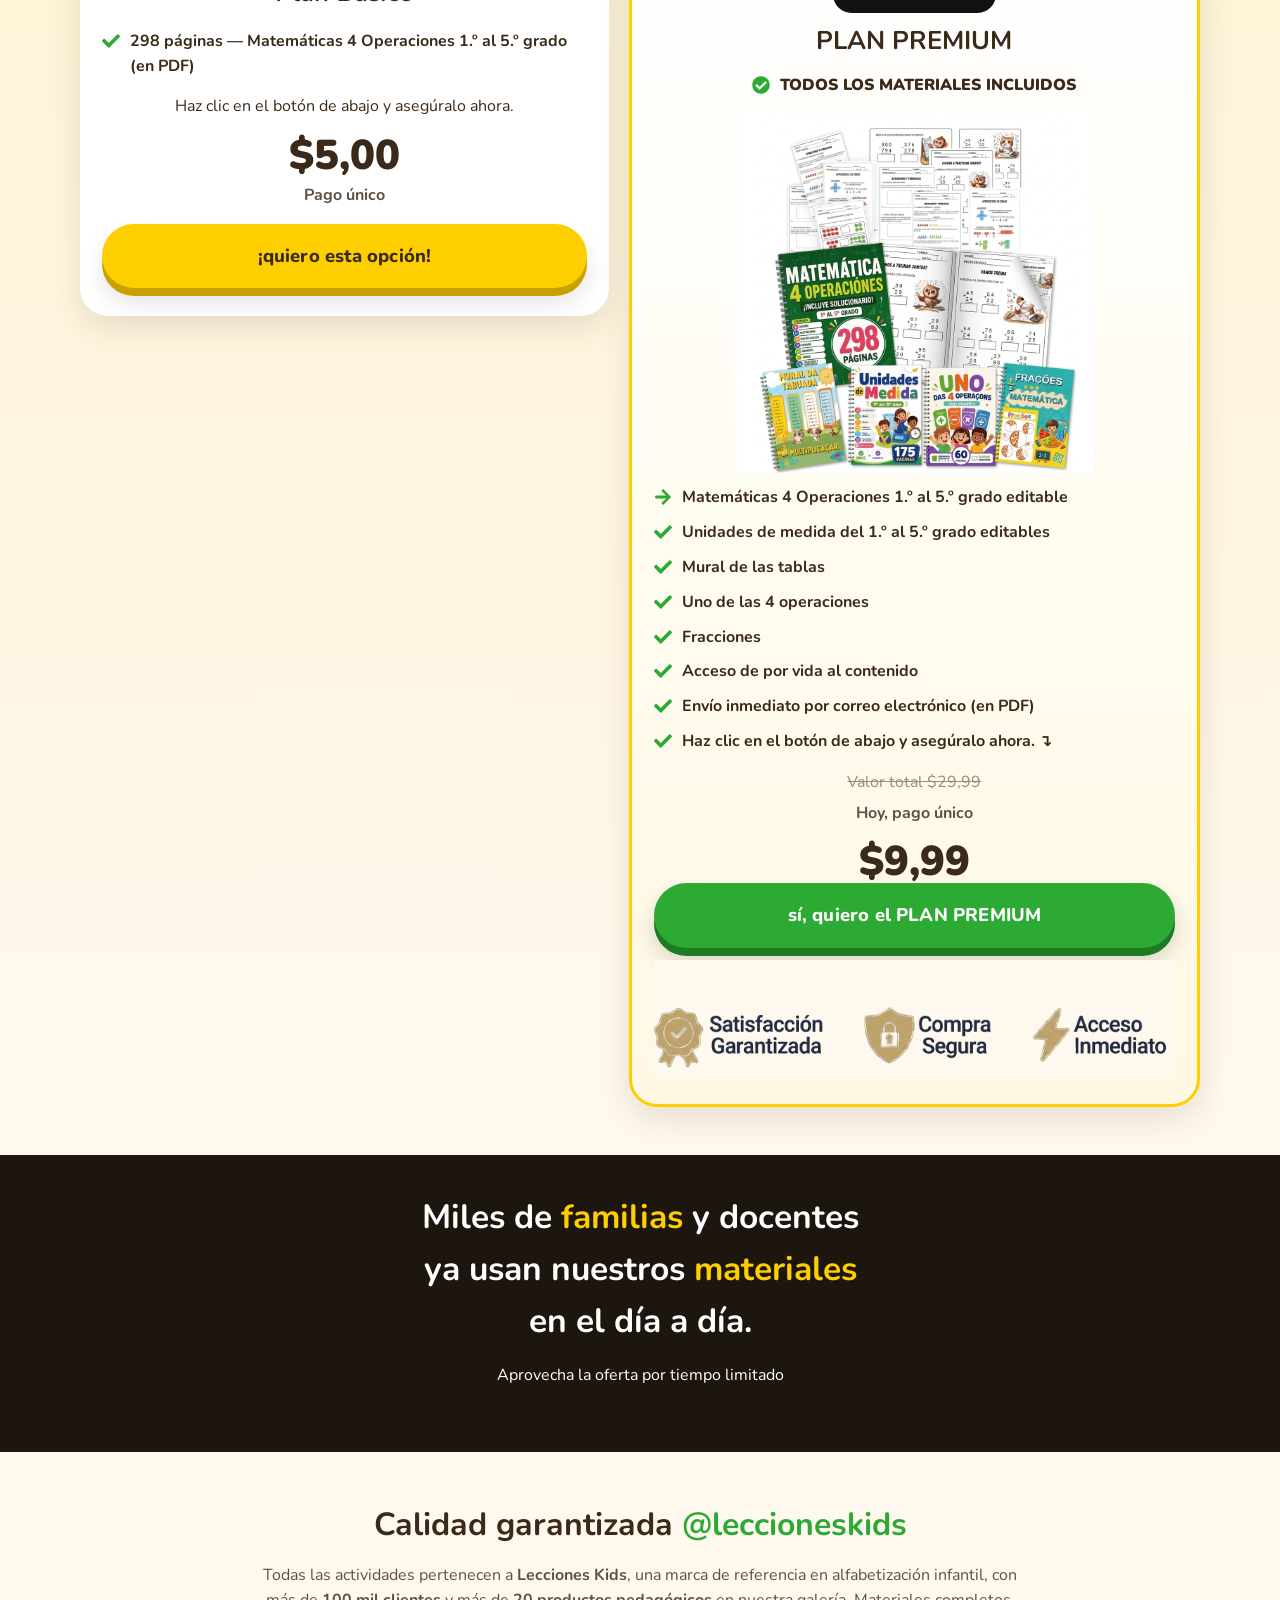
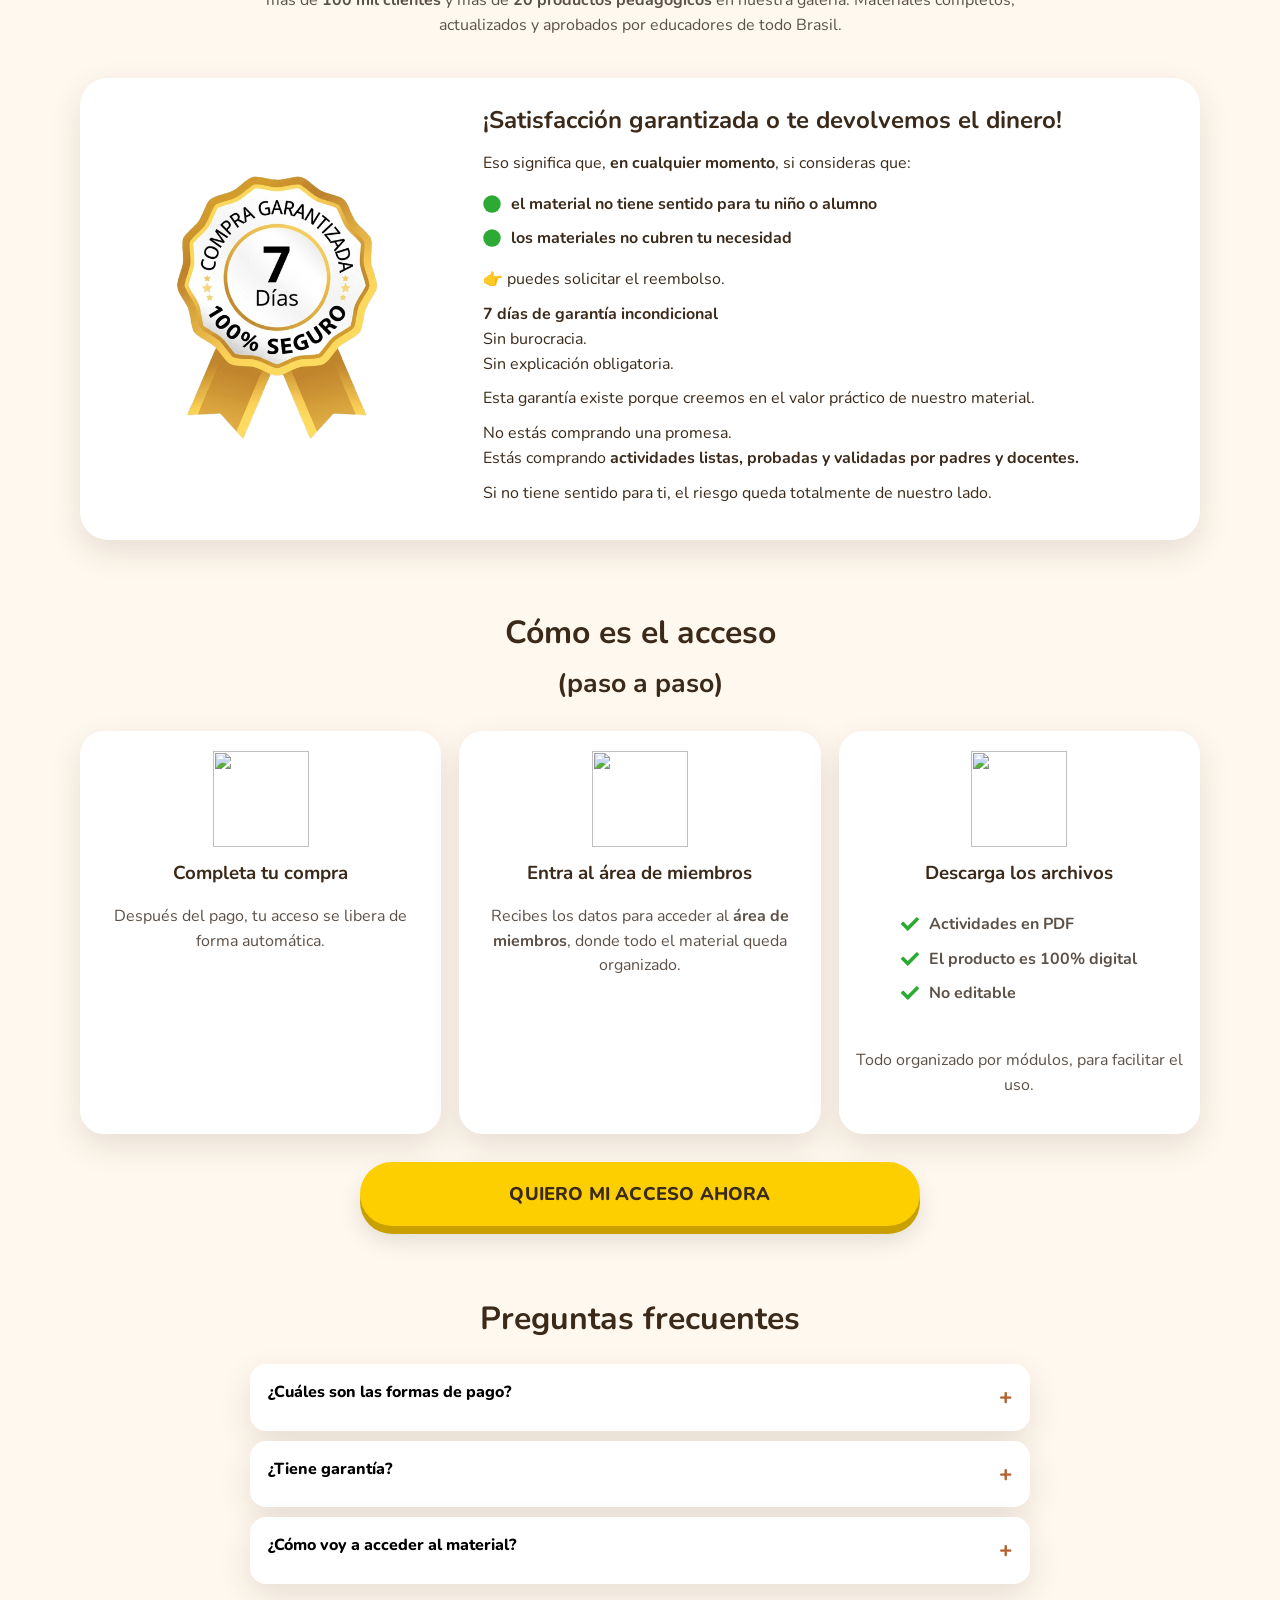
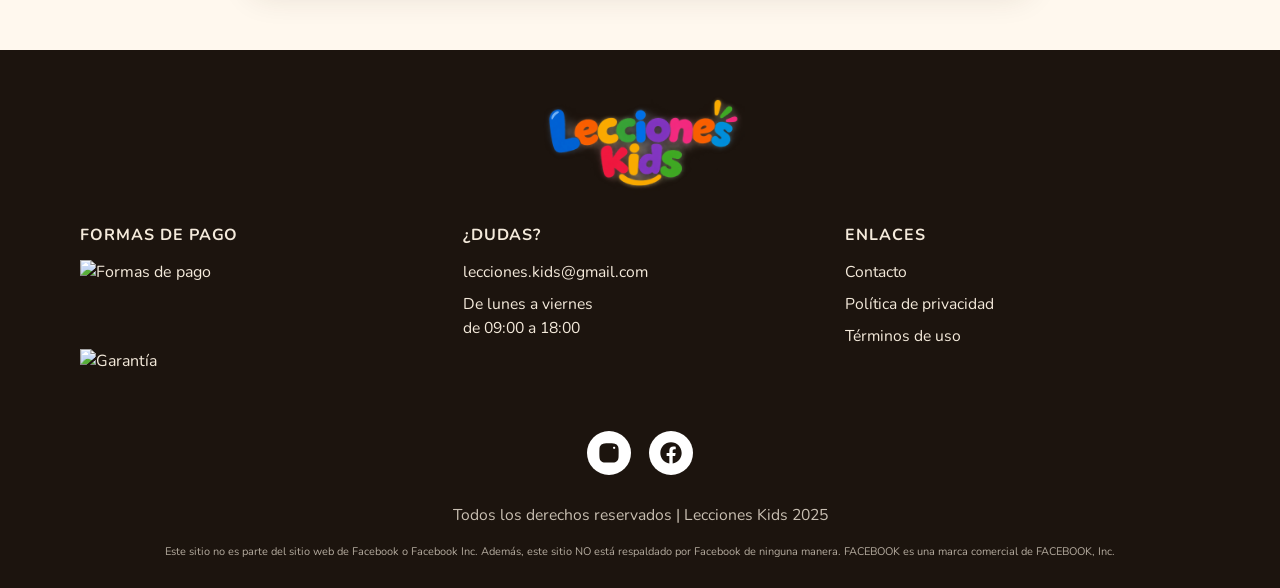
==== commit 5281ad97: "Atualiza links de checkout para Hotmart (plano basico e premium)" ====
--- a/index.html
+++ b/index.html
@@ -302,7 +302,7 @@
           <p class="old-price">Valor total $29,99</p>
           <p class="price-note">Hoy, pago único</p>
           <p class="price">$9,99</p>
-          <a class="btn btn-premium" href="https://checkout.alfacademi.com.br/checkout/oferta-FijM1BC-oLTydIyz">sí, quiero el PLAN COMPLETO</a>
+          <a class="btn btn-premium" href="https://pay.hotmart.com/U107521772O?off=k5hykuwj&checkoutMode=10">sí, quiero el PLAN PREMIUM</a>
           <img
             class="guarantee-strip"
             src="imagens-pg-vendas/selos-garantia.png"
@@ -467,8 +467,8 @@
           <li><svg viewBox="0 0 512 512" aria-hidden="true"><path d="M504 256c0 137-111 248-248 248S8 393 8 256 119 8 256 8s248 111 248 248zM227.3 387.3l184-184c6.2-6.2 6.2-16.4 0-22.6l-22.6-22.6c-6.2-6.3-16.4-6.3-22.6 0L216 308.1l-70.1-70.1c-6.2-6.2-16.4-6.2-22.6 0l-22.6 22.6c-6.2 6.2-6.2 16.4 0 22.6l104 104c6.2 6.3 16.4 6.3 22.6 0z"/></svg>Haz clic en el botón de abajo y asegúralo ahora ↴</li>
         </ul>
       </div>
-      <a class="btn btn-premium" href="https://checkout.alfacademi.com.br/checkout/oferta-x49YnRhBOfAO1yeo">QUIERO EL PLAN COMPLETO POR $9,99</a>
-      <a class="btn btn-ghost" href="https://checkout.alfacademi.com.br/checkout/oferta-Zs_EtpzewFoyI-Ex">Quiero solo Matemáticas PDF $5,00</a>
+      <a class="btn btn-premium" href="https://pay.hotmart.com/U107521772O?off=k5hykuwj&checkoutMode=10">QUIERO EL PLAN COMPLETO POR $9,99</a>
+      <a class="btn btn-ghost" href="https://pay.hotmart.com/U107529558M?off=5pphoc2m&checkoutMode=10">Quiero solo Matemáticas PDF $5,00</a>
     </div>
   </div>
 
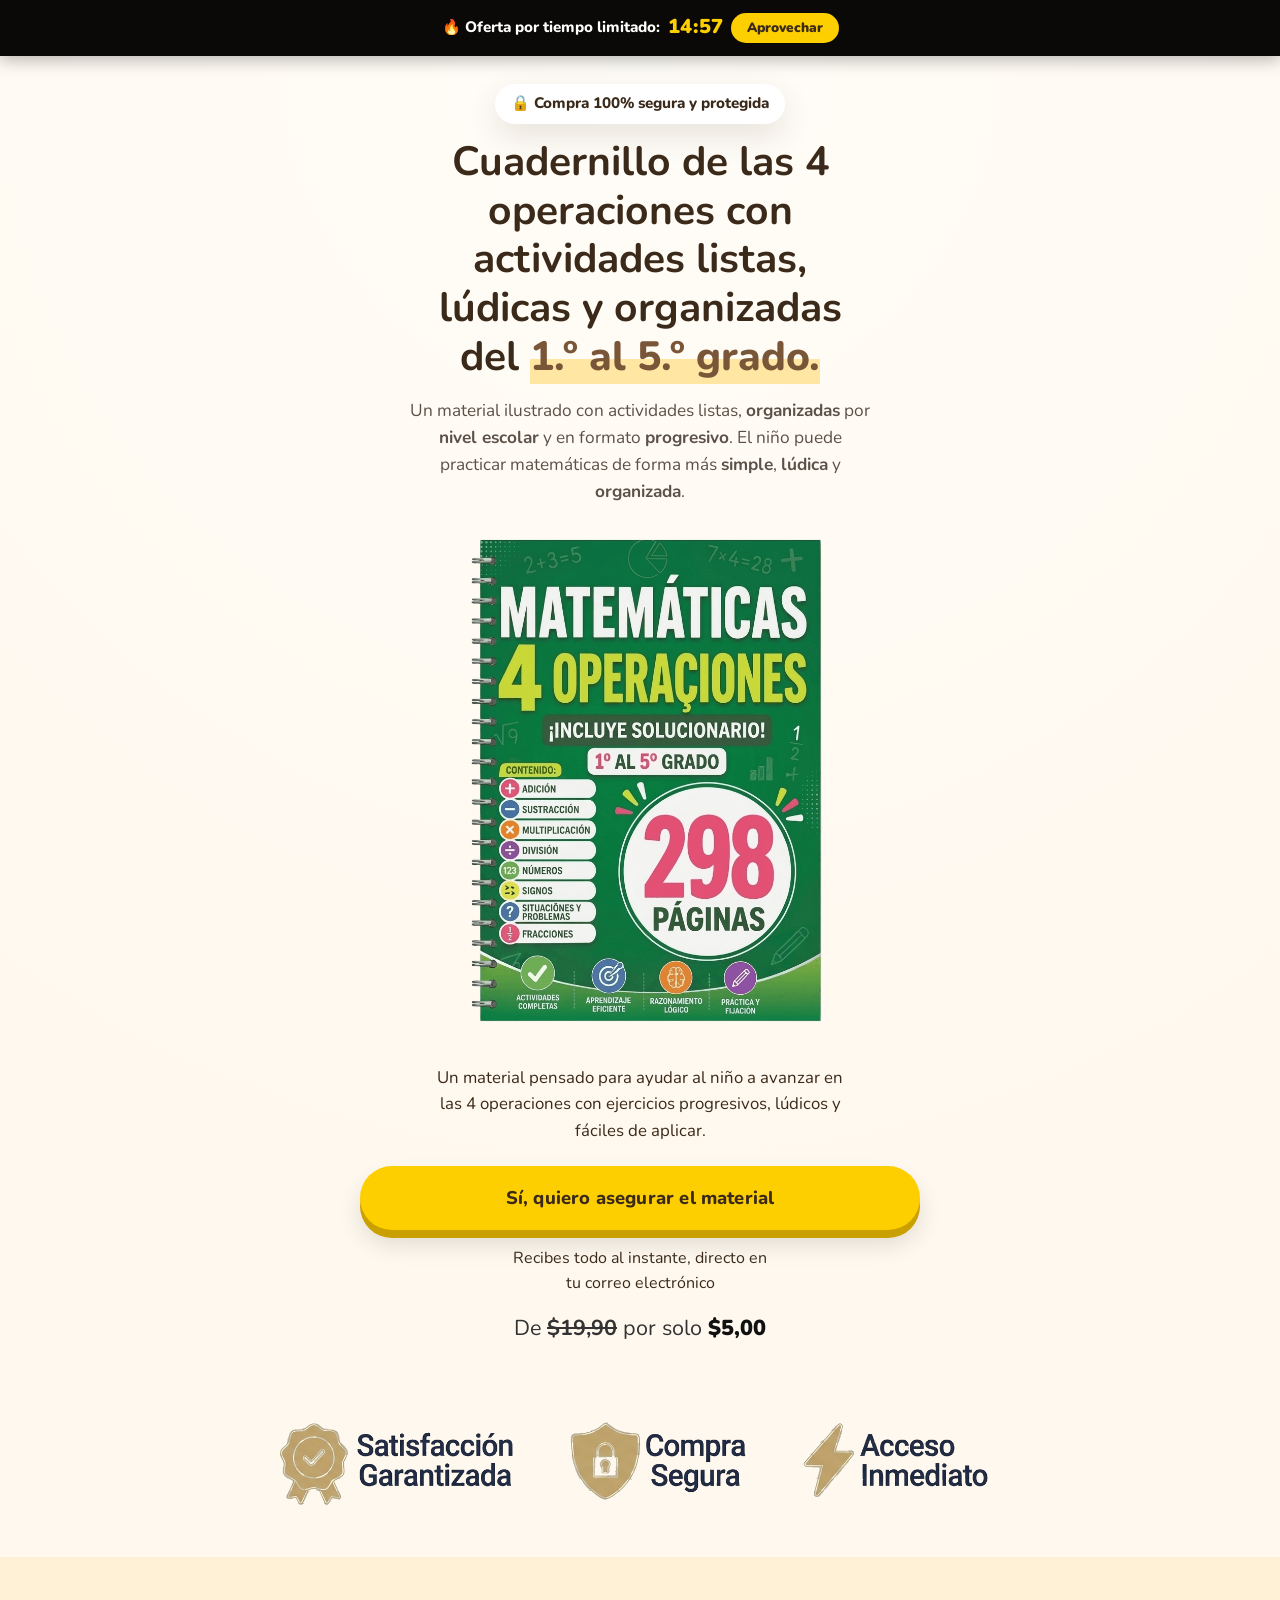
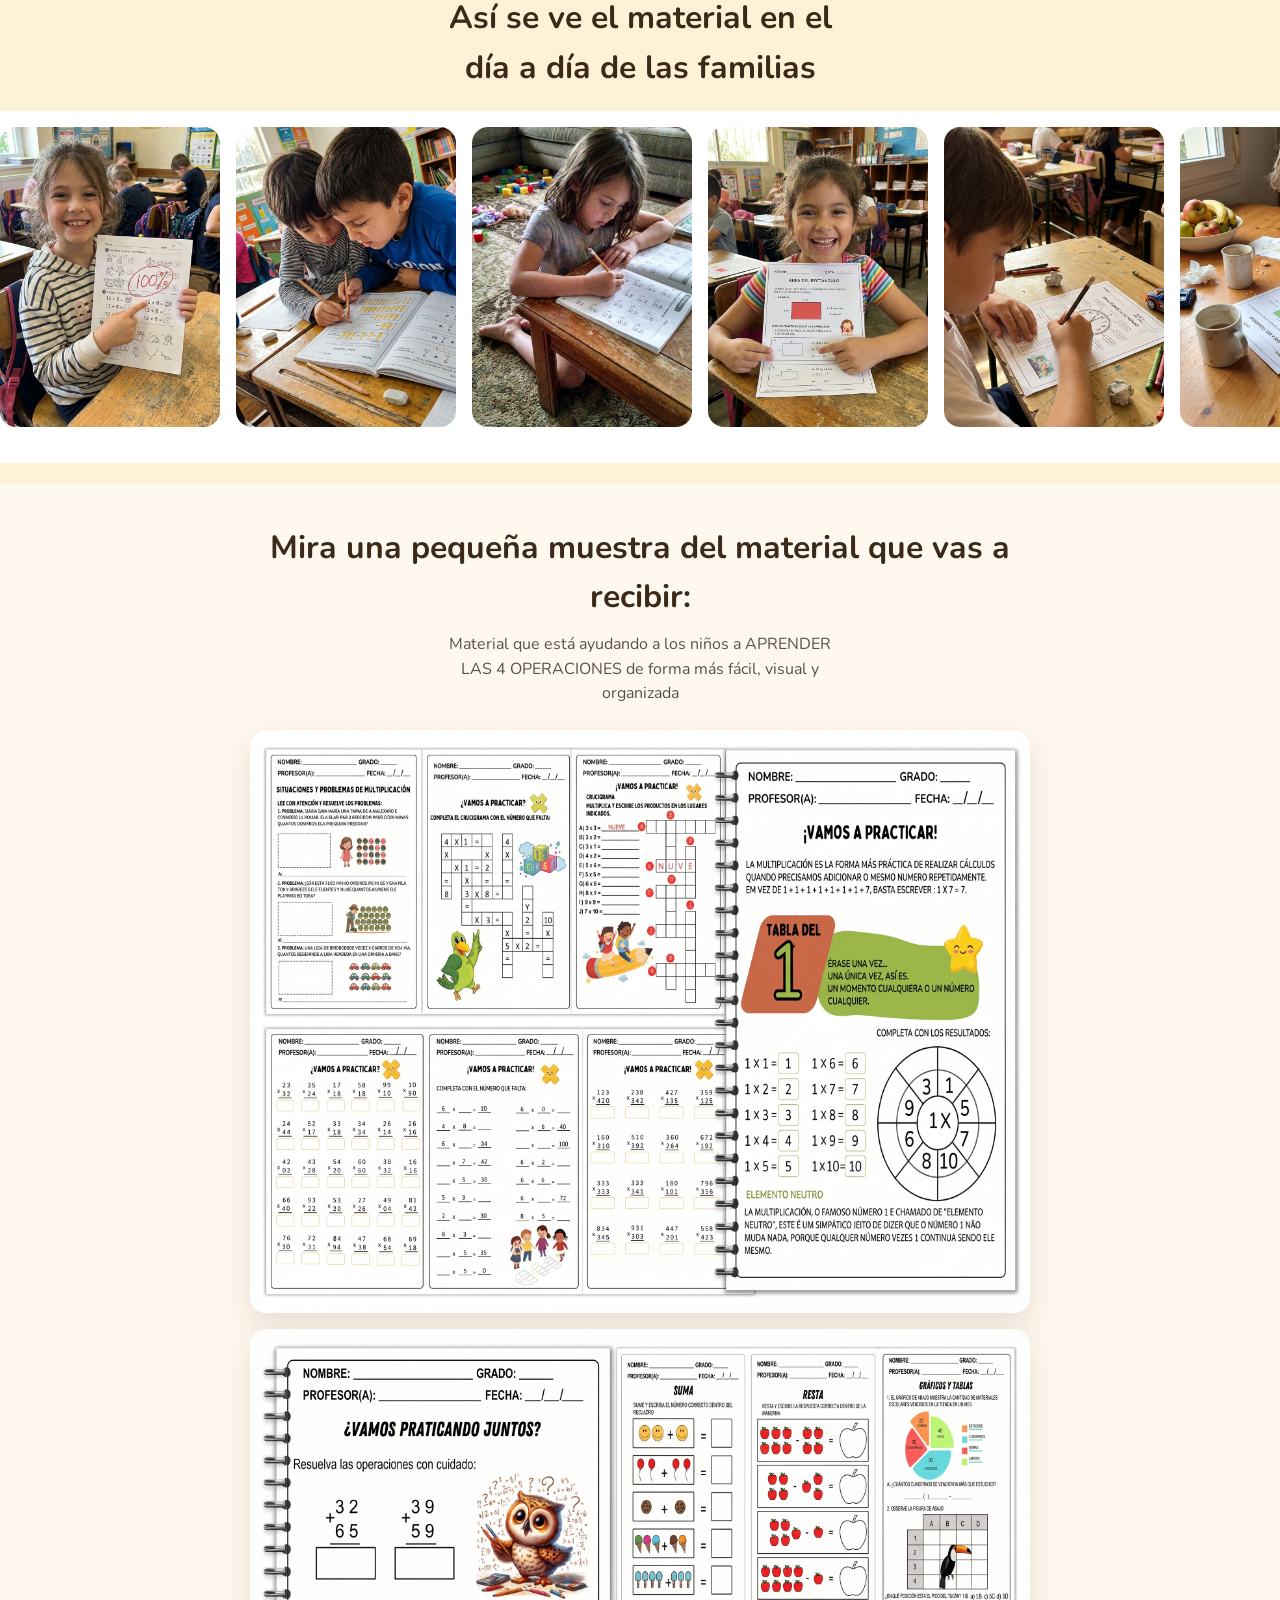
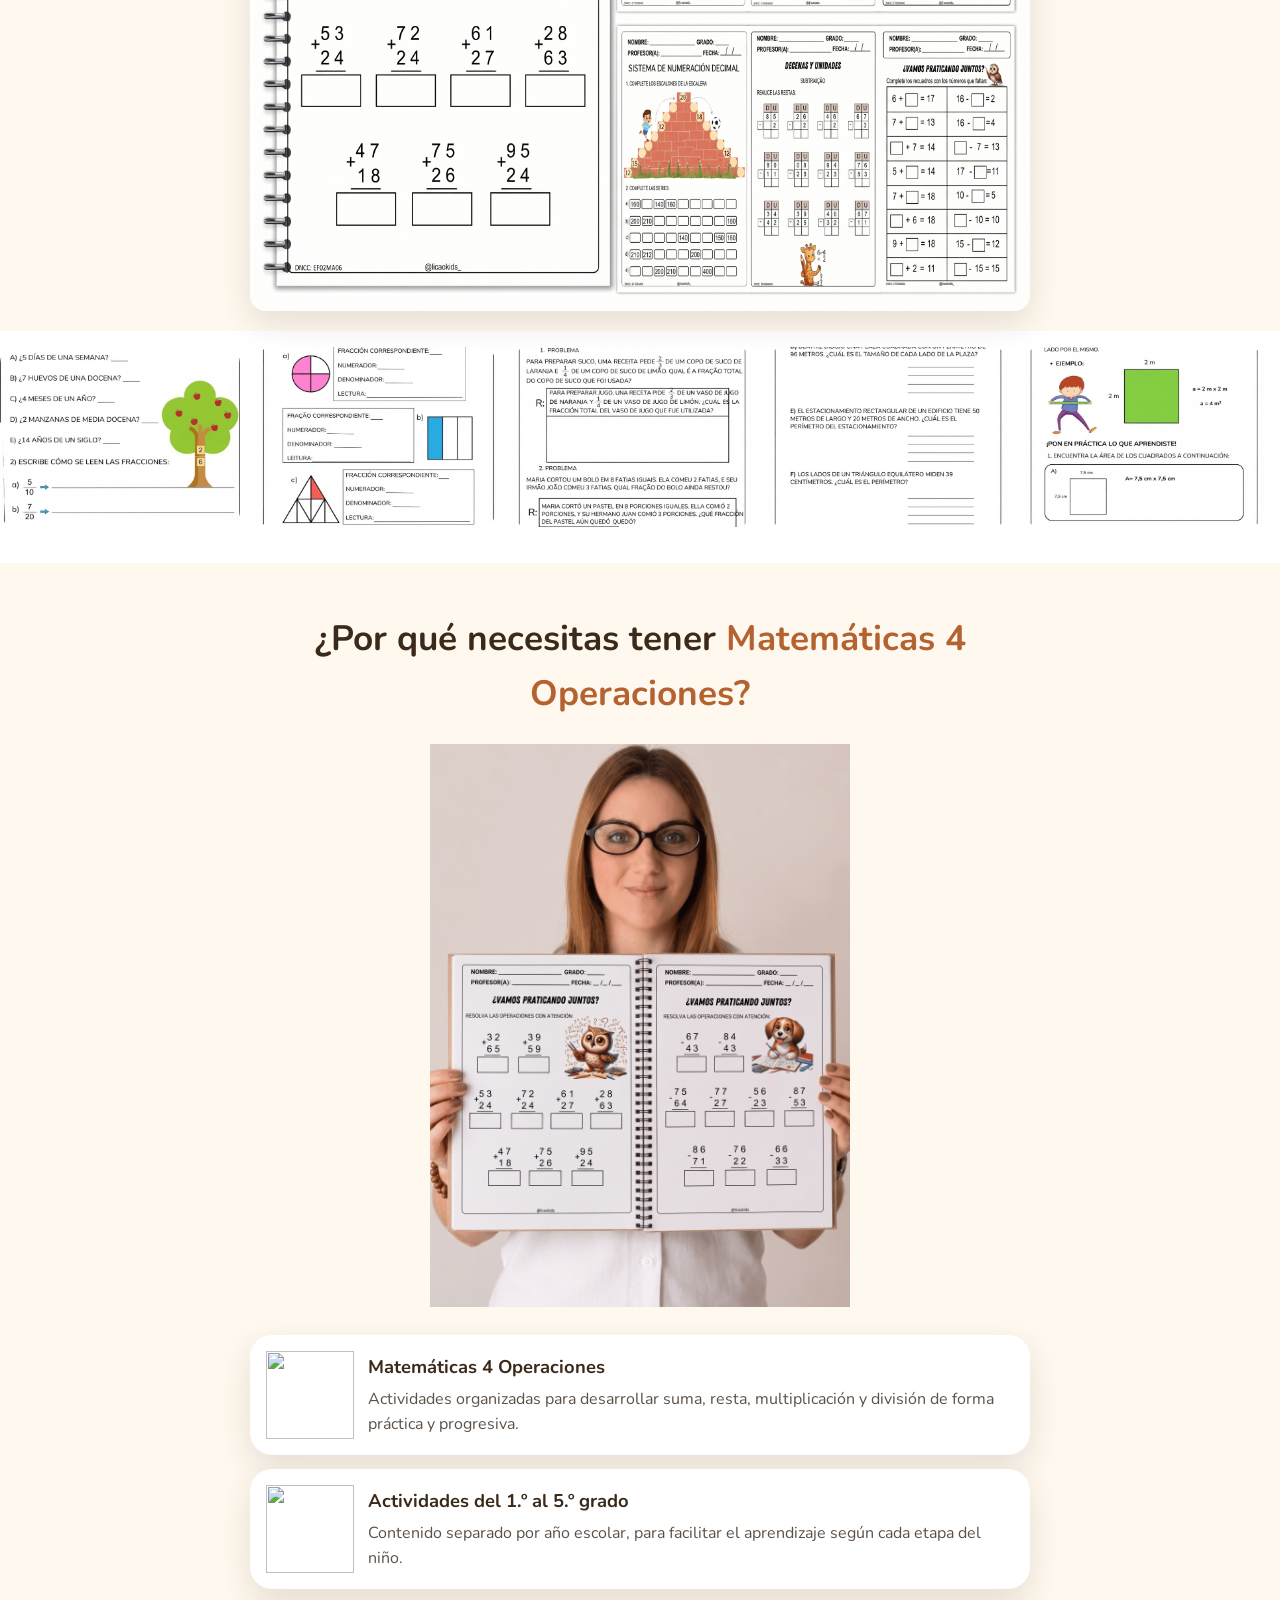
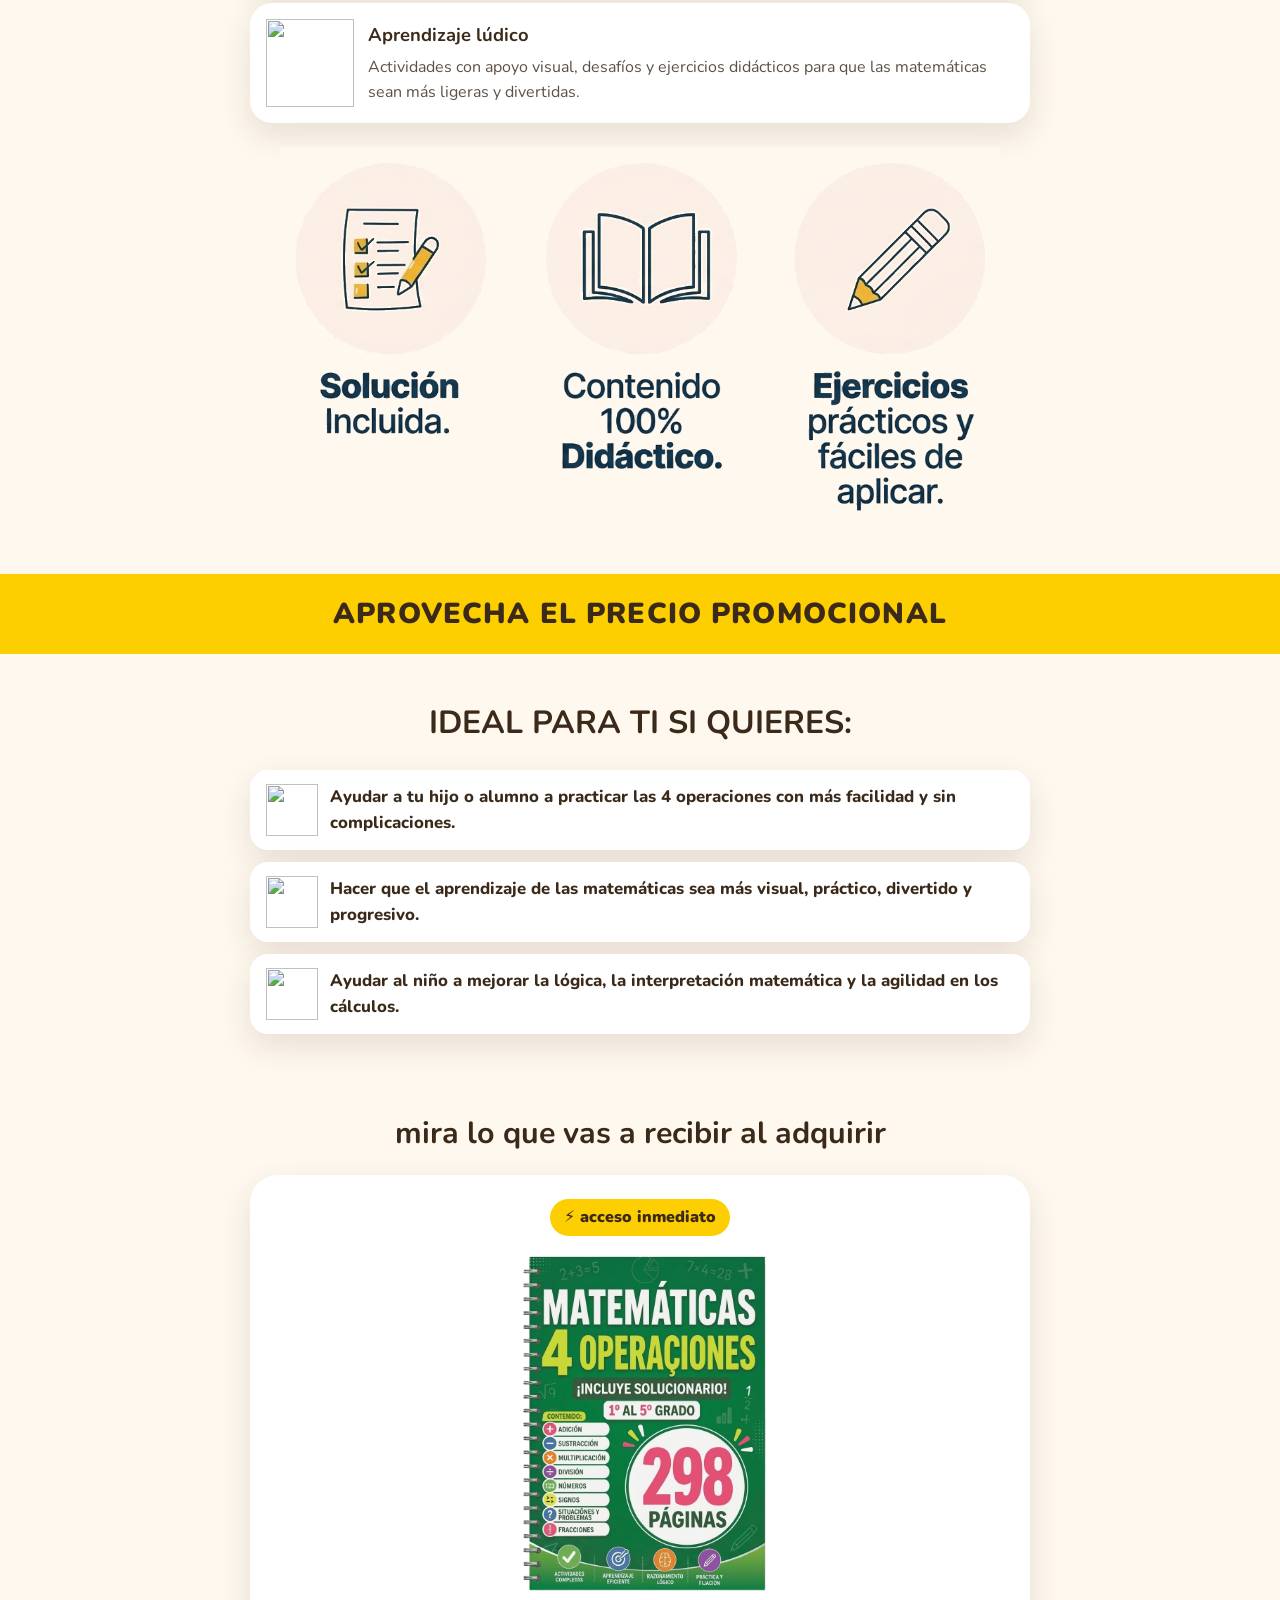
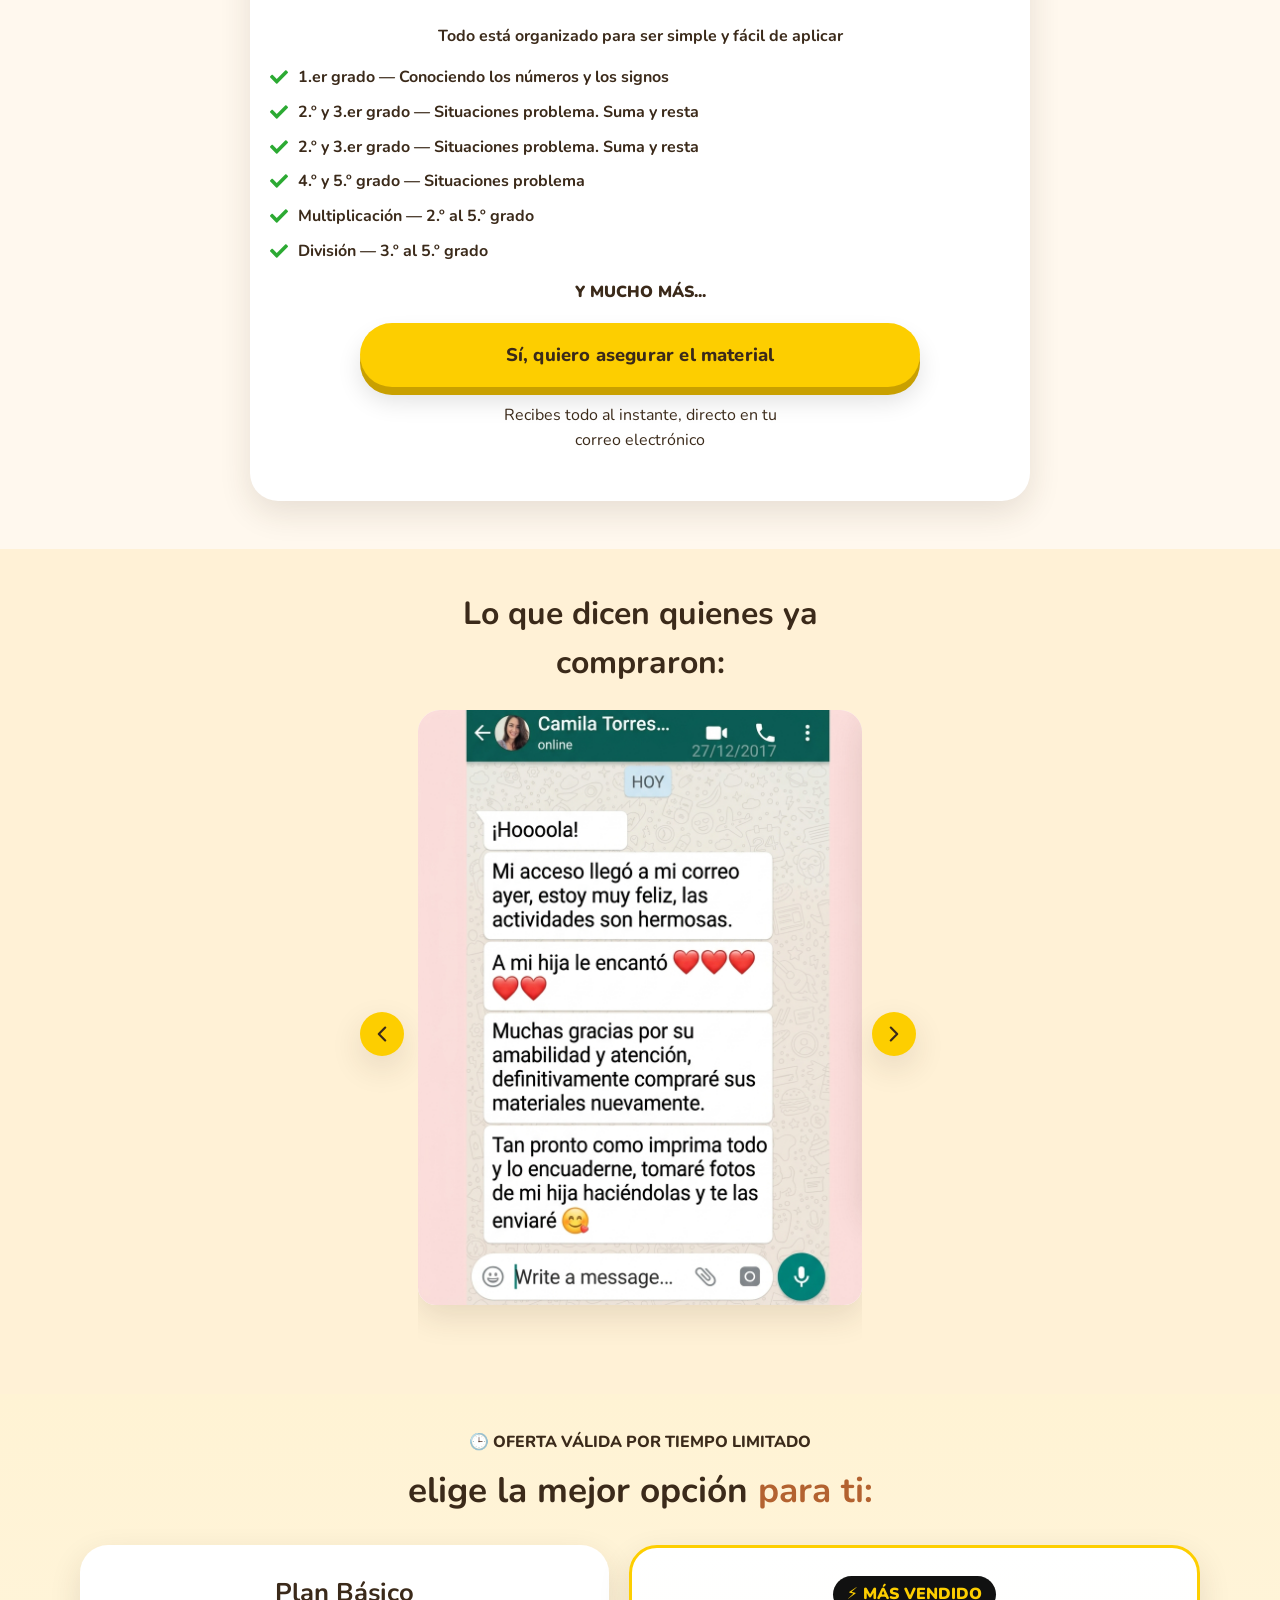
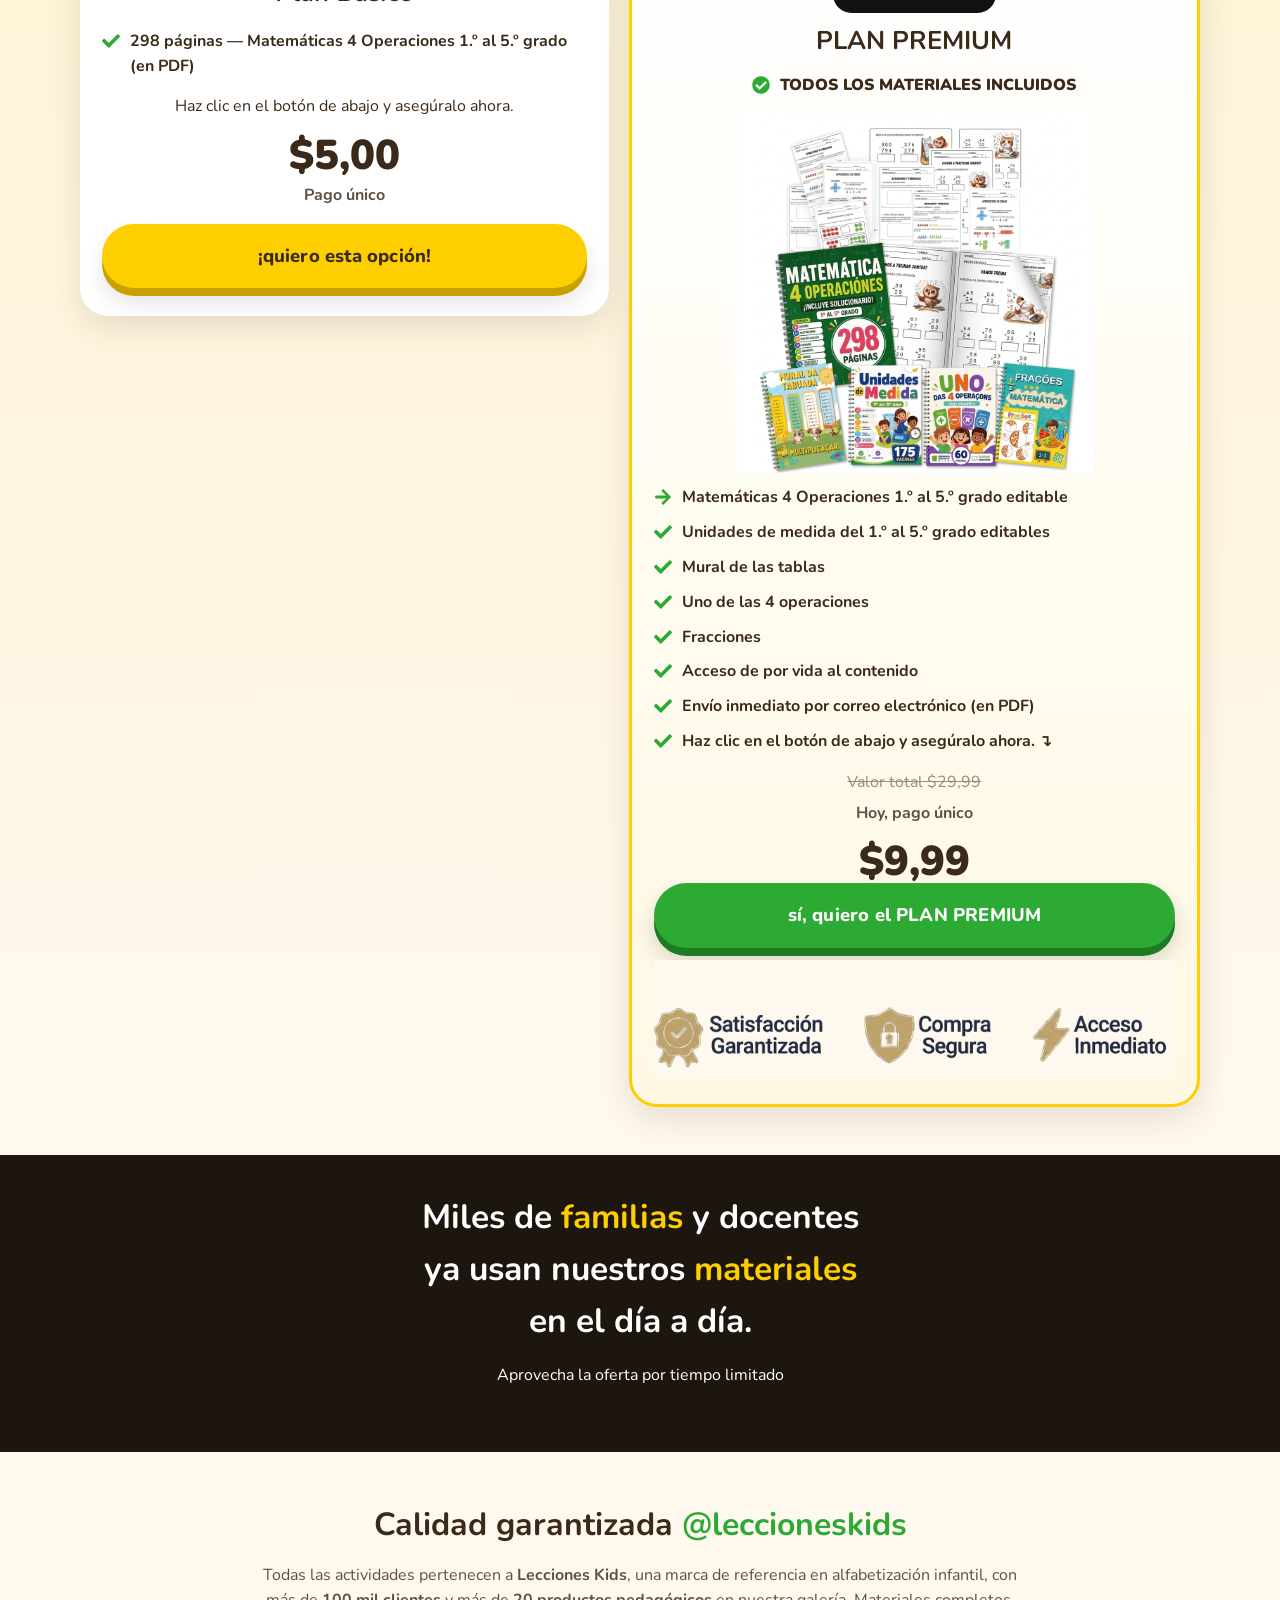
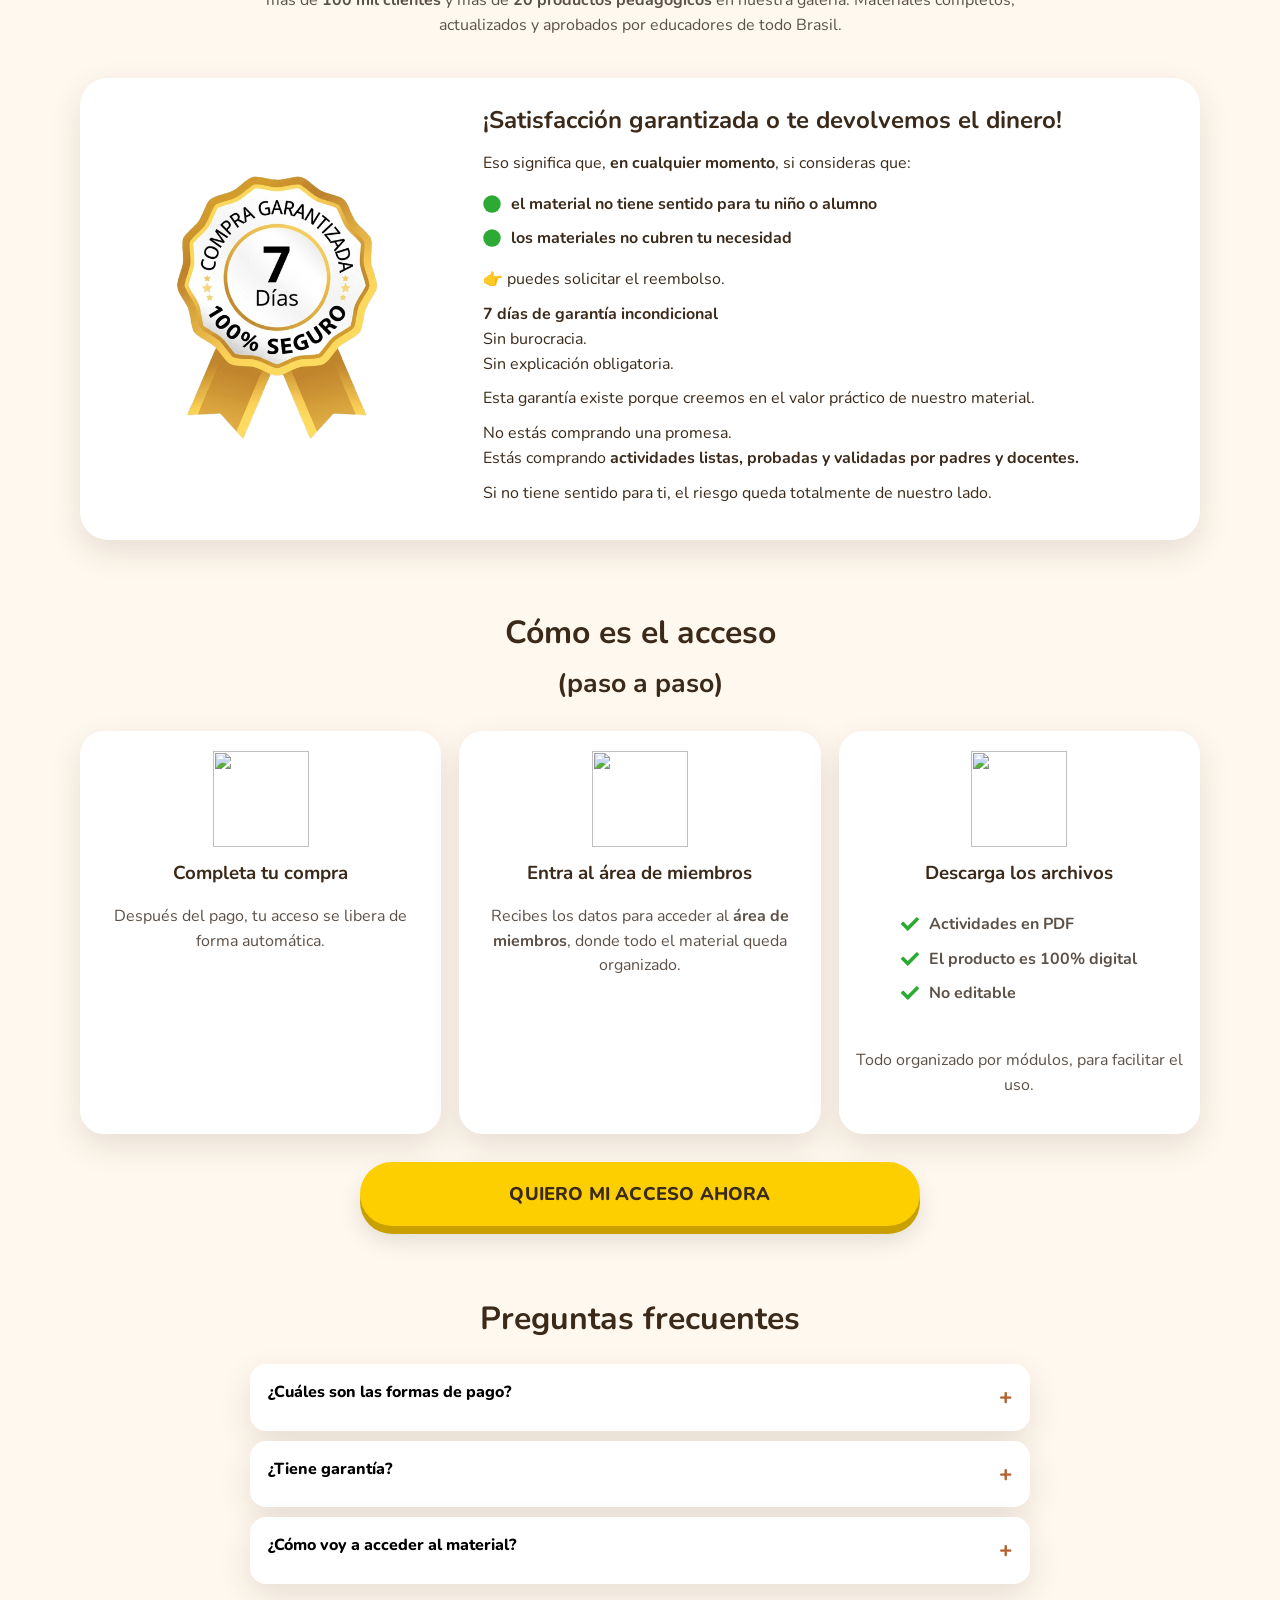
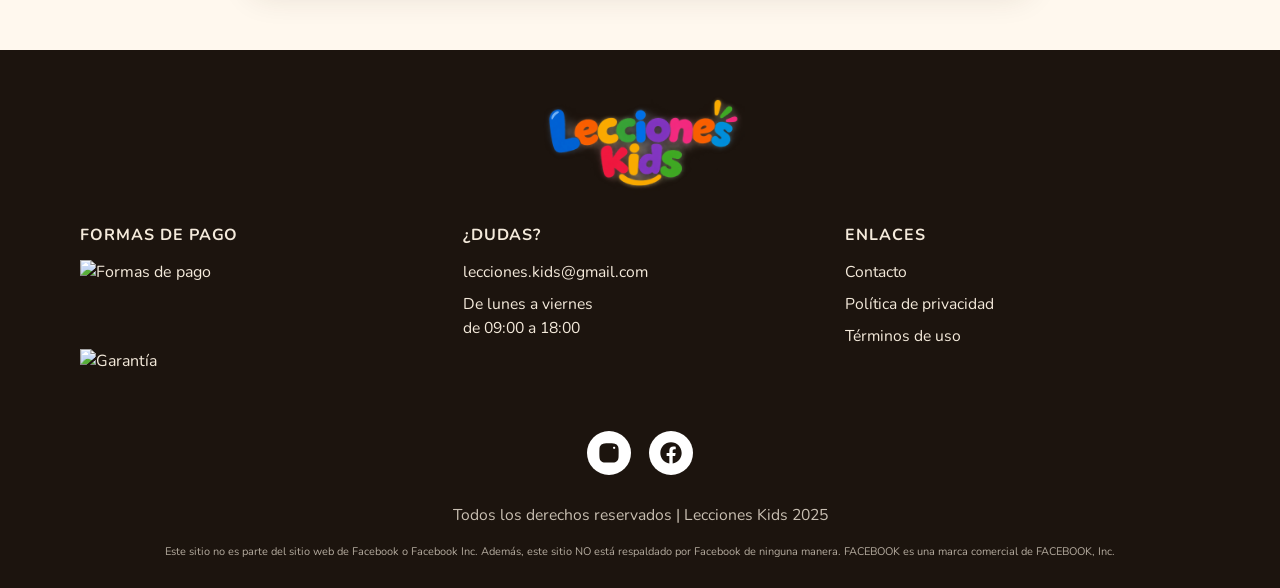
==== commit 345d5f95: "Adiciona Meta Pixel e configura eventos padrao (PageView, ViewContent, AddToCart, InitiateCheckout, " ====
--- a/index.html
+++ b/index.html
@@ -11,6 +11,32 @@
   <link rel="apple-touch-icon" href="imagens-pg-vendas/favicon-180x180.png">
   <link href="https://fonts.googleapis.com/css2?family=Nunito:wght@400;700;800;900&display=swap" rel="stylesheet">
   <link rel="stylesheet" href="css/styles.css">
+
+  <!-- Meta Pixel Code -->
+  <script>
+  !function(f,b,e,v,n,t,s)
+  {if(f.fbq)return;n=f.fbq=function(){n.callMethod?
+  n.callMethod.apply(n,arguments):n.queue.push(arguments)};
+  if(!f._fbq)f._fbq=n;n.push=n;n.loaded=!0;n.version='2.0';
+  n.queue=[];t=b.createElement(e);t.async=!0;
+  t.src=v;s=b.getElementsByTagName(e)[0];
+  s.parentNode.insertBefore(t,s)}(window, document,'script',
+  'https://connect.facebook.net/en_US/fbevents.js');
+  fbq('init', '4366968890283008');
+  fbq('track', 'PageView');
+  fbq('track', 'ViewContent', {
+    content_name: 'Matemáticas 4 Operaciones',
+    content_category: 'Educación Primaria',
+    content_ids: ['matematica-4-operaciones'],
+    content_type: 'product',
+    value: 5.00,
+    currency: 'USD'
+  });
+  </script>
+  <noscript><img height="1" width="1" style="display:none"
+  src="https://www.facebook.com/tr?id=4366968890283008&ev=PageView&noscript=1"
+  /></noscript>
+  <!-- End Meta Pixel Code -->
 </head>
 <body>
   <div id="sticky-timer-bar">
@@ -424,7 +450,7 @@
         </div>
         <div>
           <h3>¿DUDAS?</h3>
-          <p><a href="mailto:lecciones.kids@gmail.com">lecciones.kids@gmail.com</a></p>
+          <p><a href="mailto:lecciones.kids@gmail.com" onclick="if(window.fbq)fbq('track','Contact');">lecciones.kids@gmail.com</a></p>
           <p>De lunes a viernes<br>de 09:00 a 18:00</p>
         </div>
         <div>
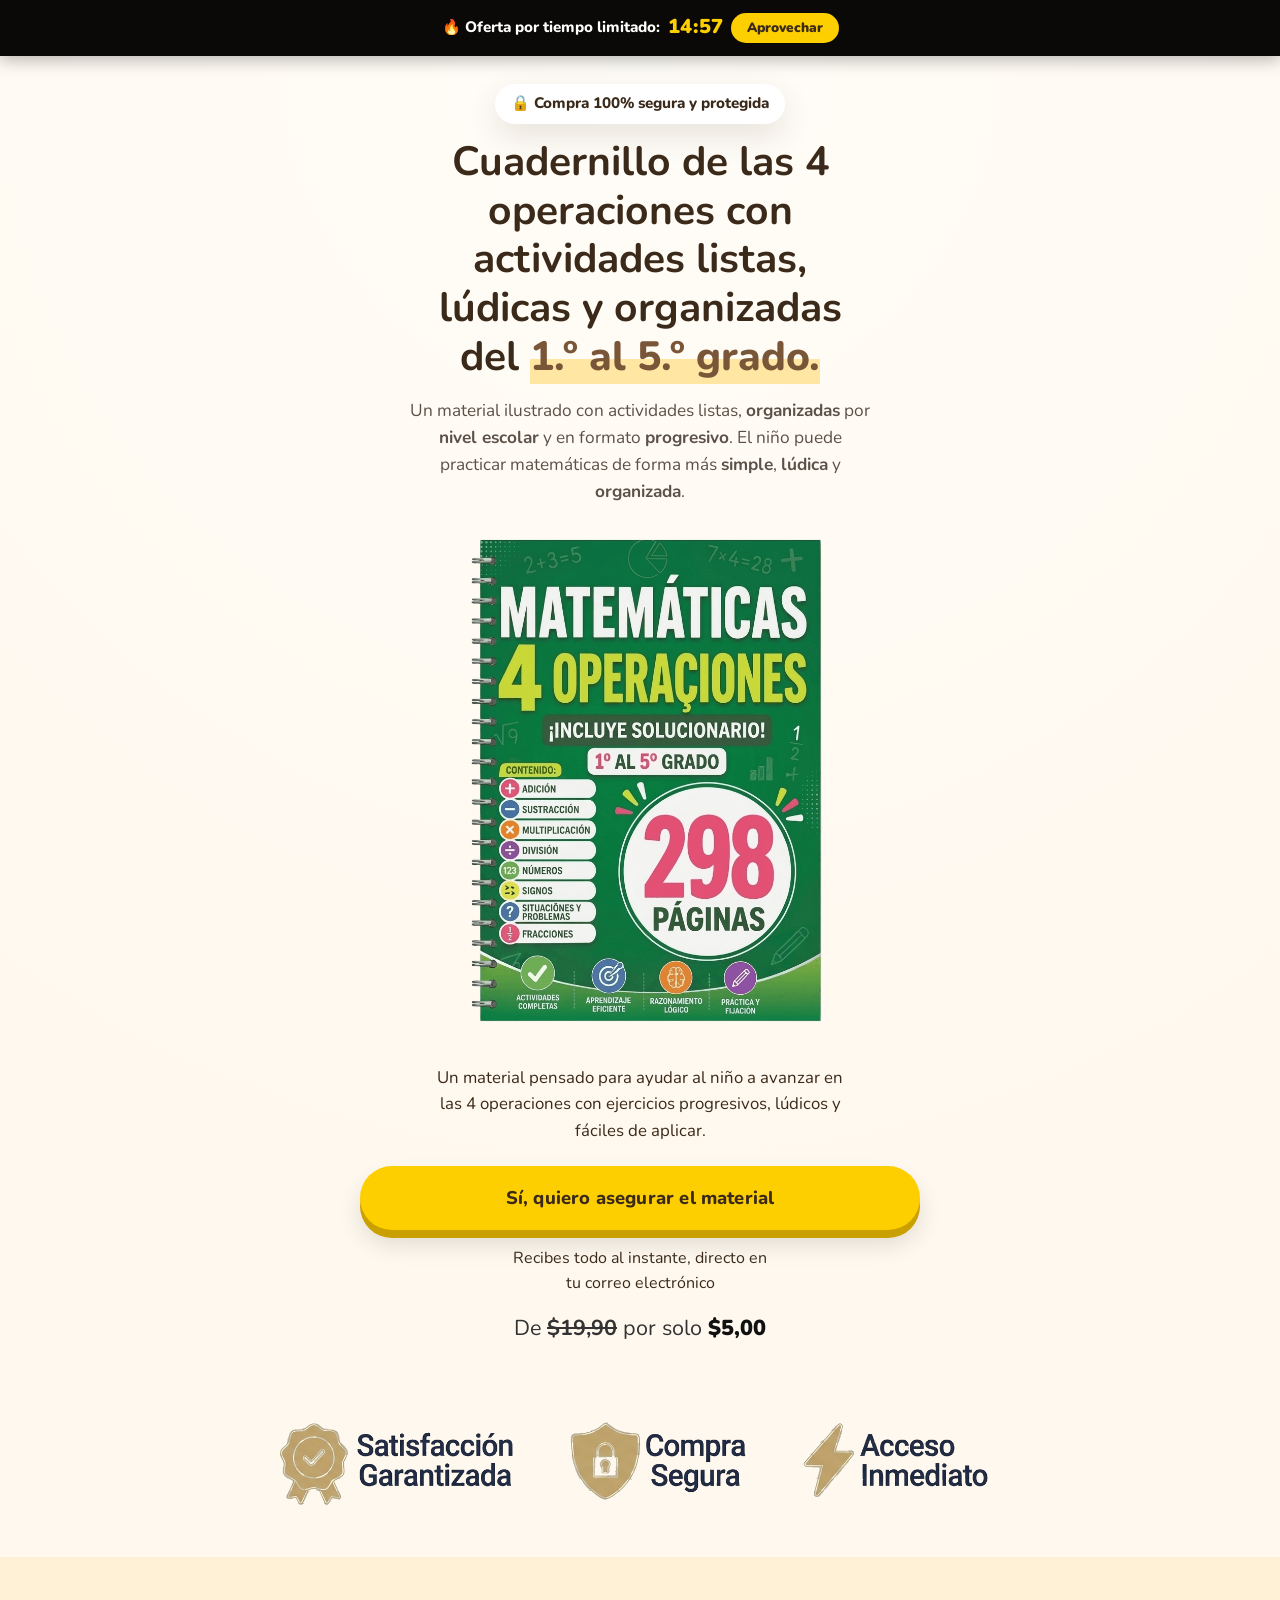
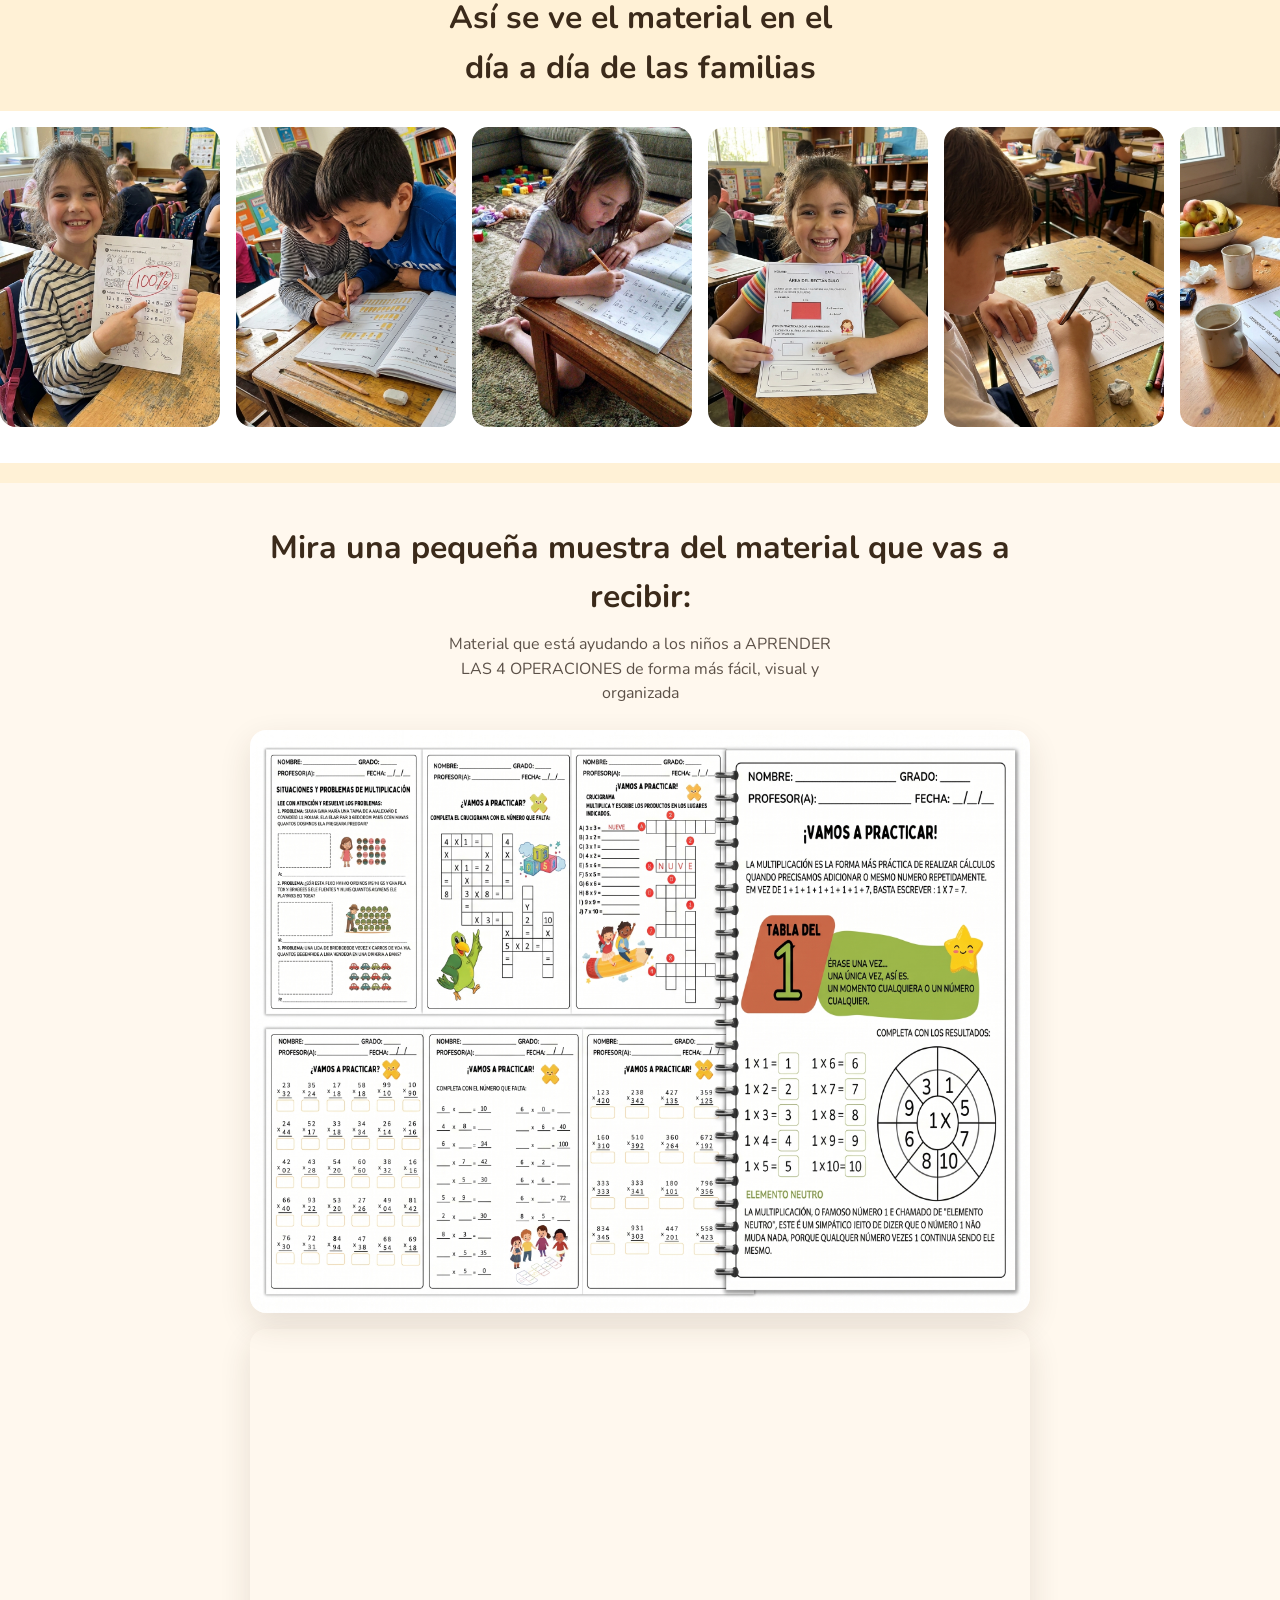
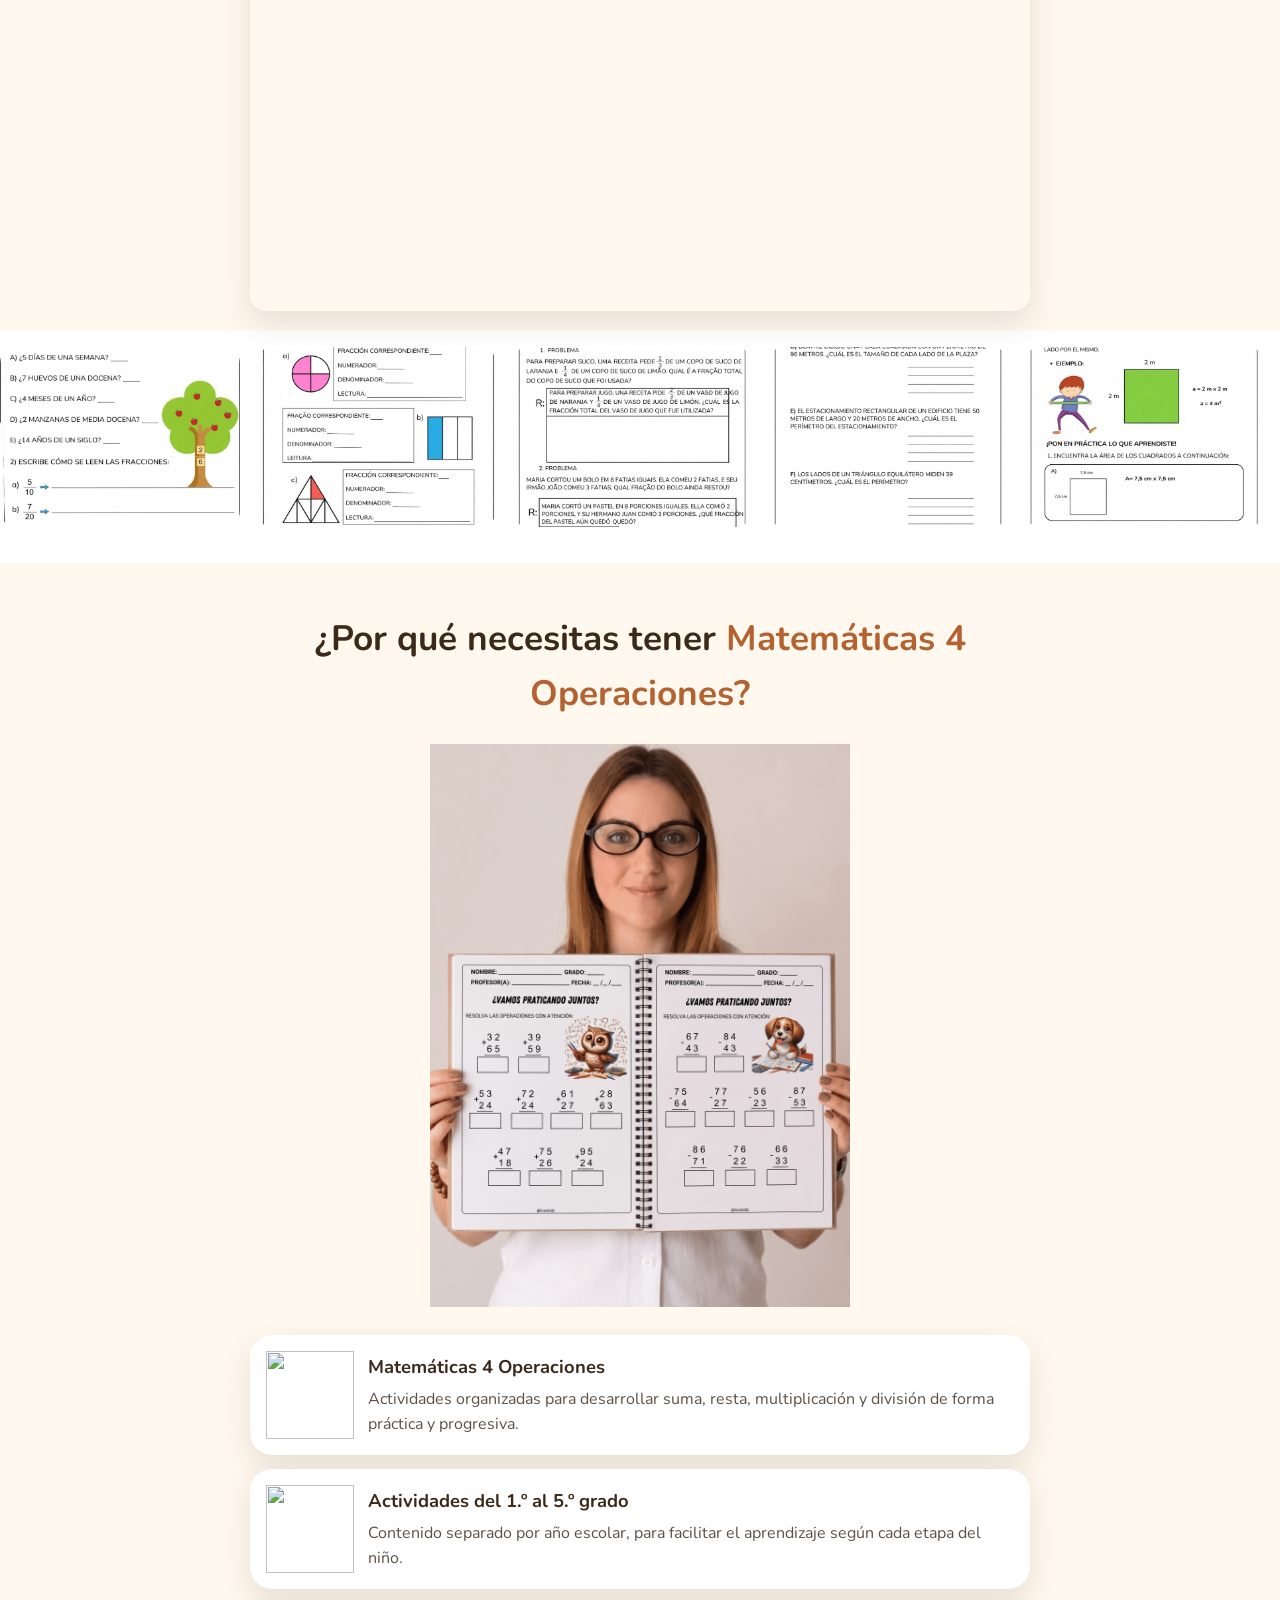
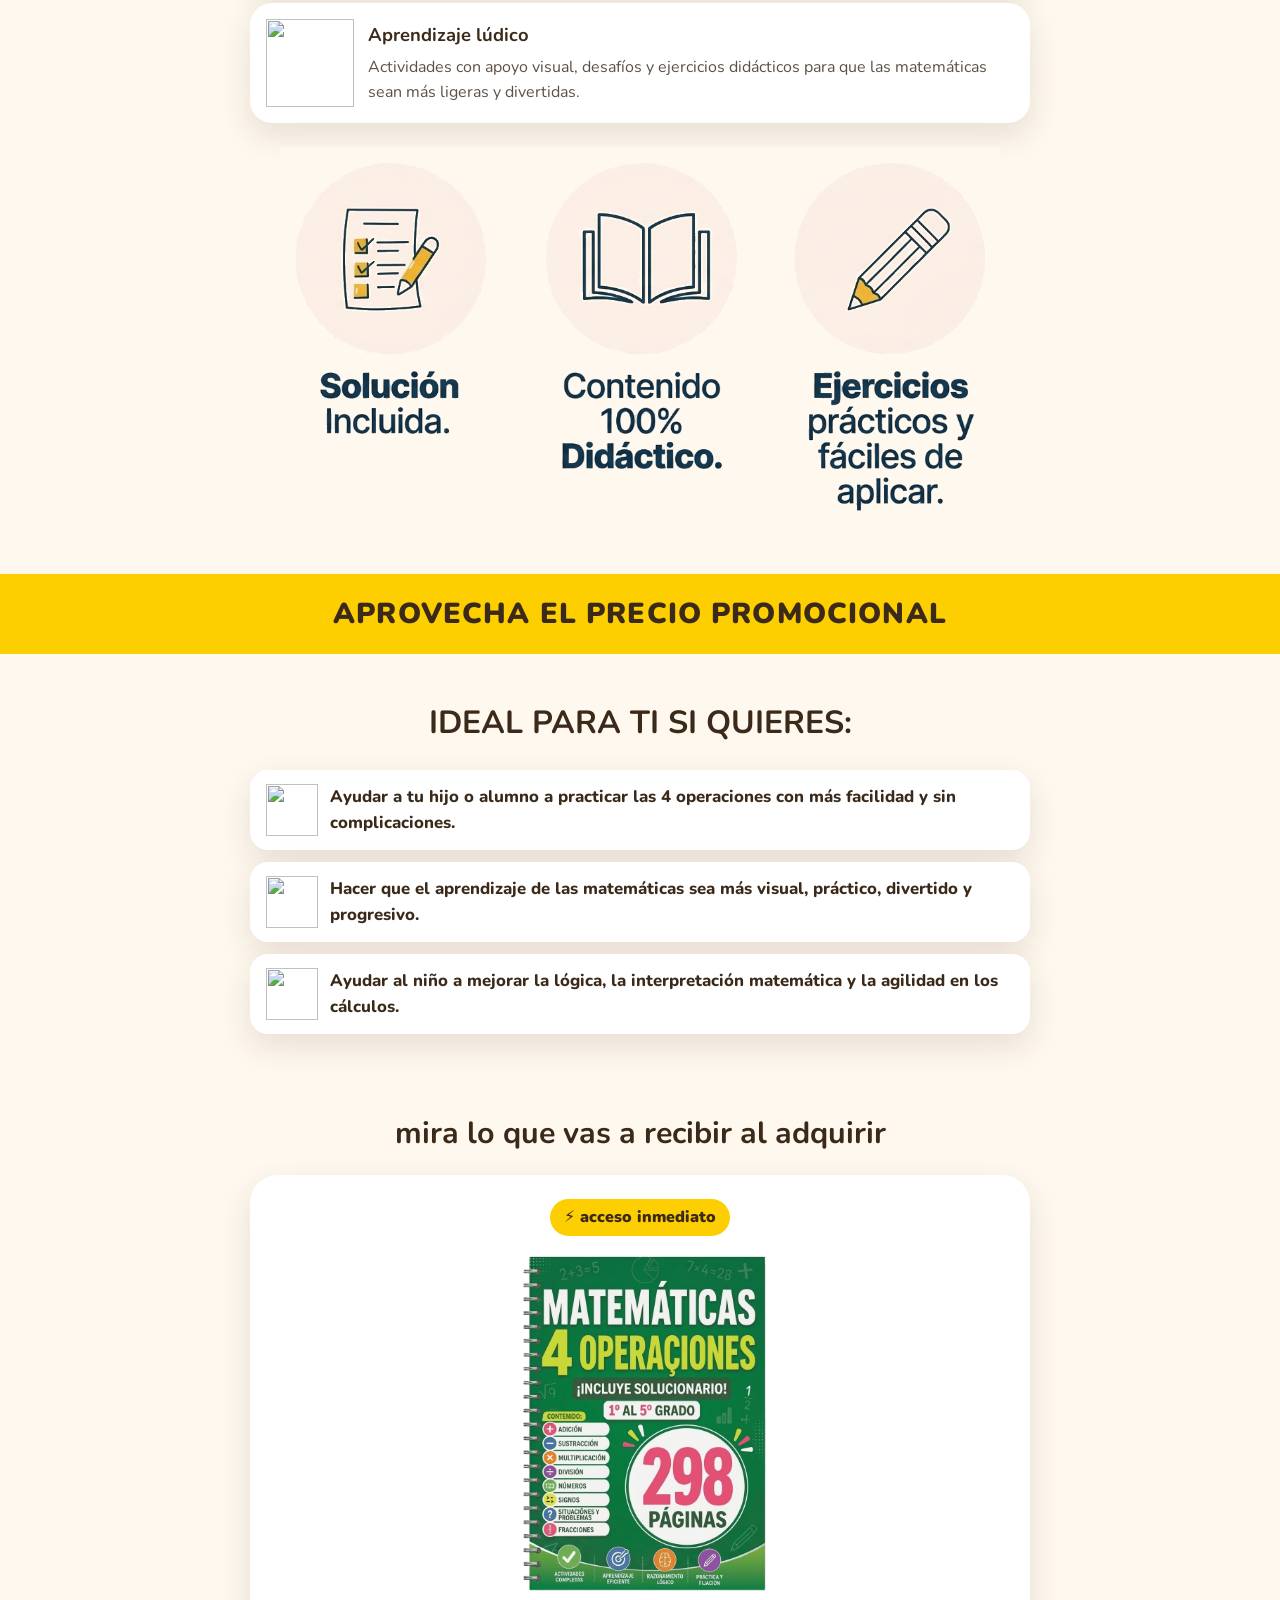
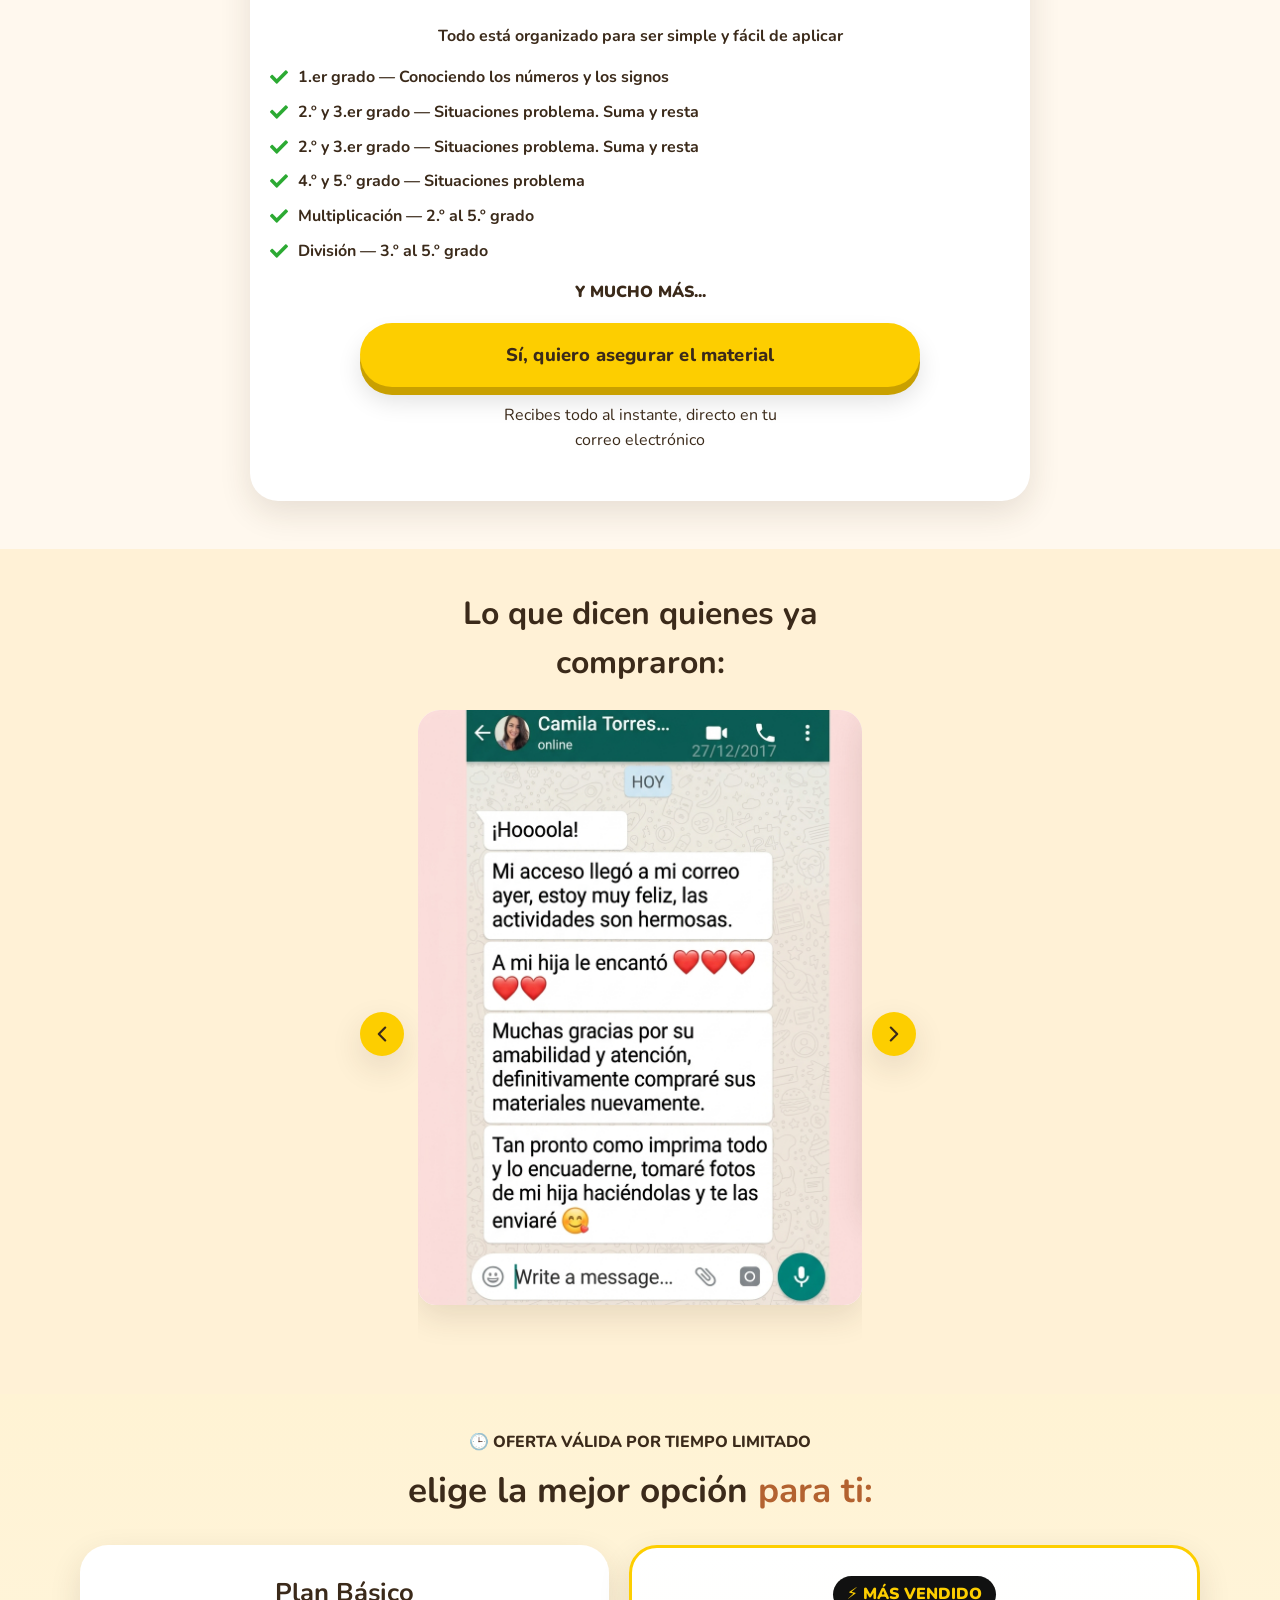
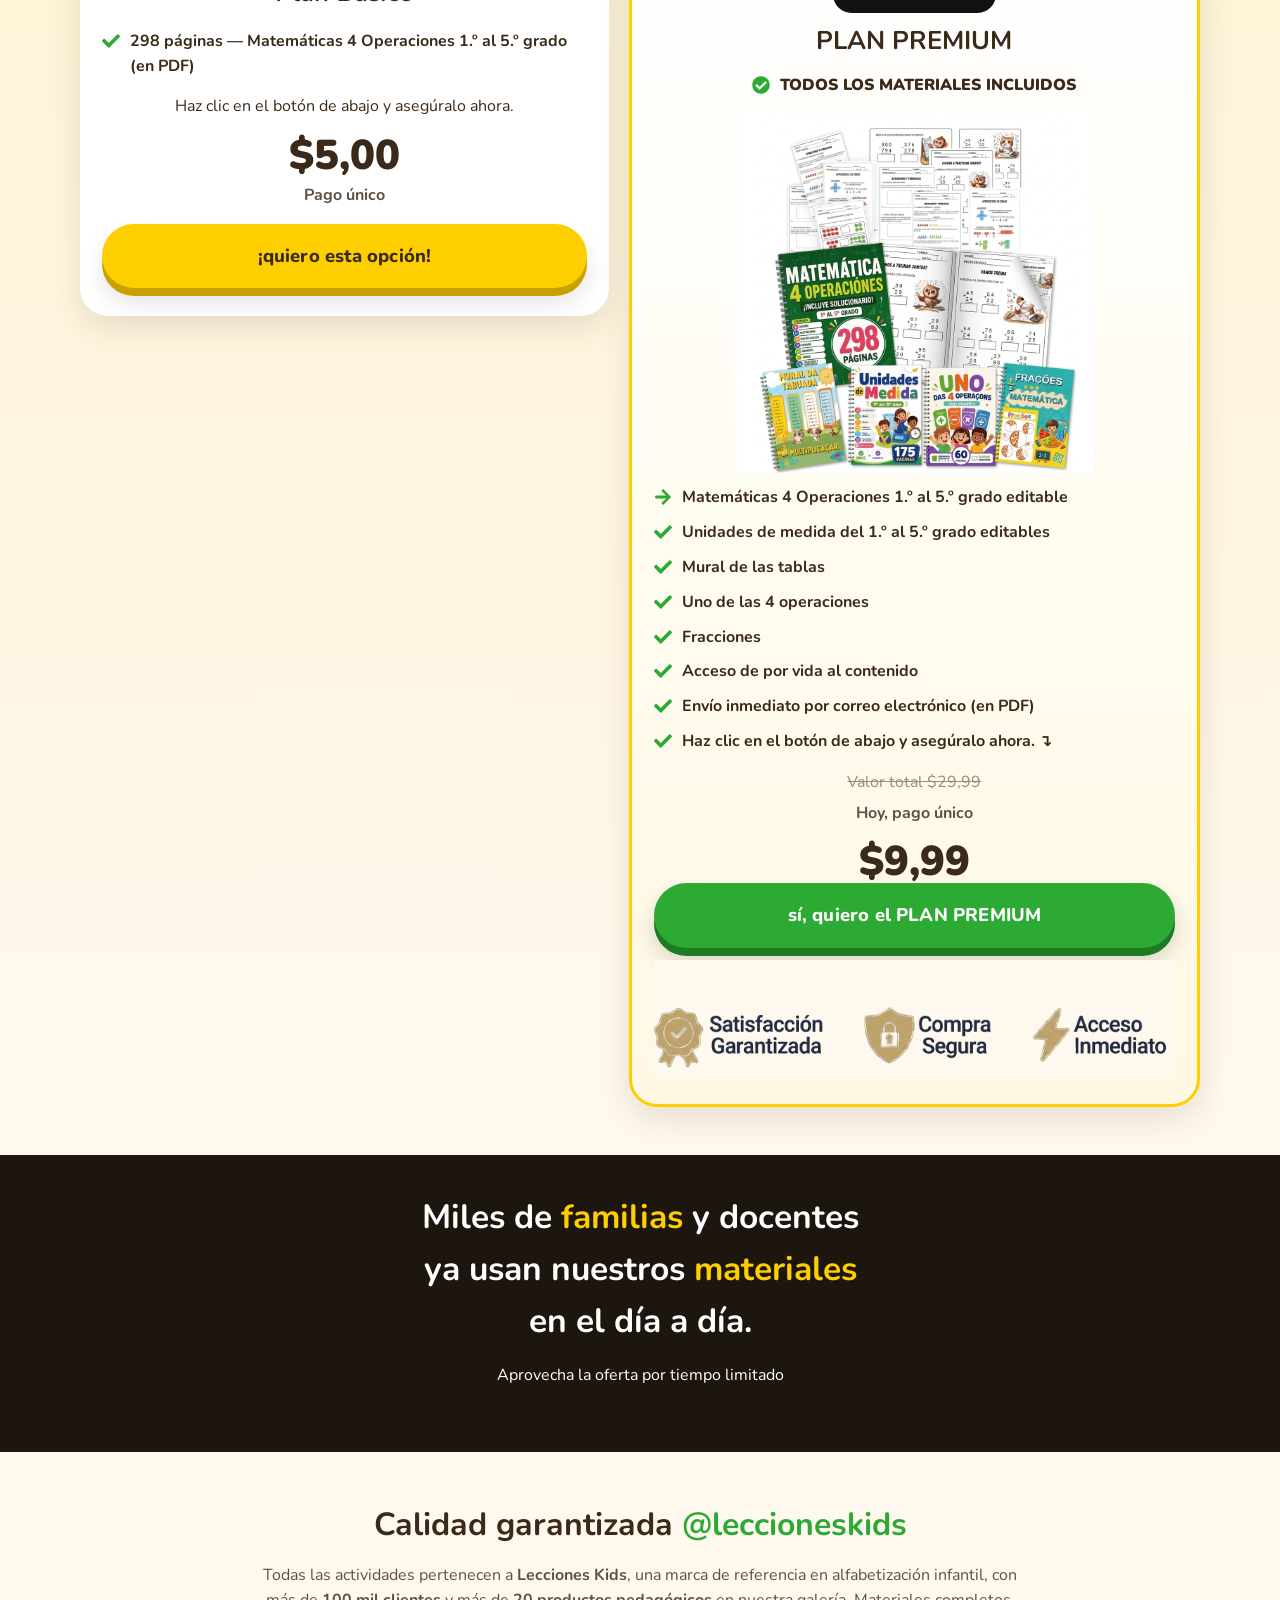
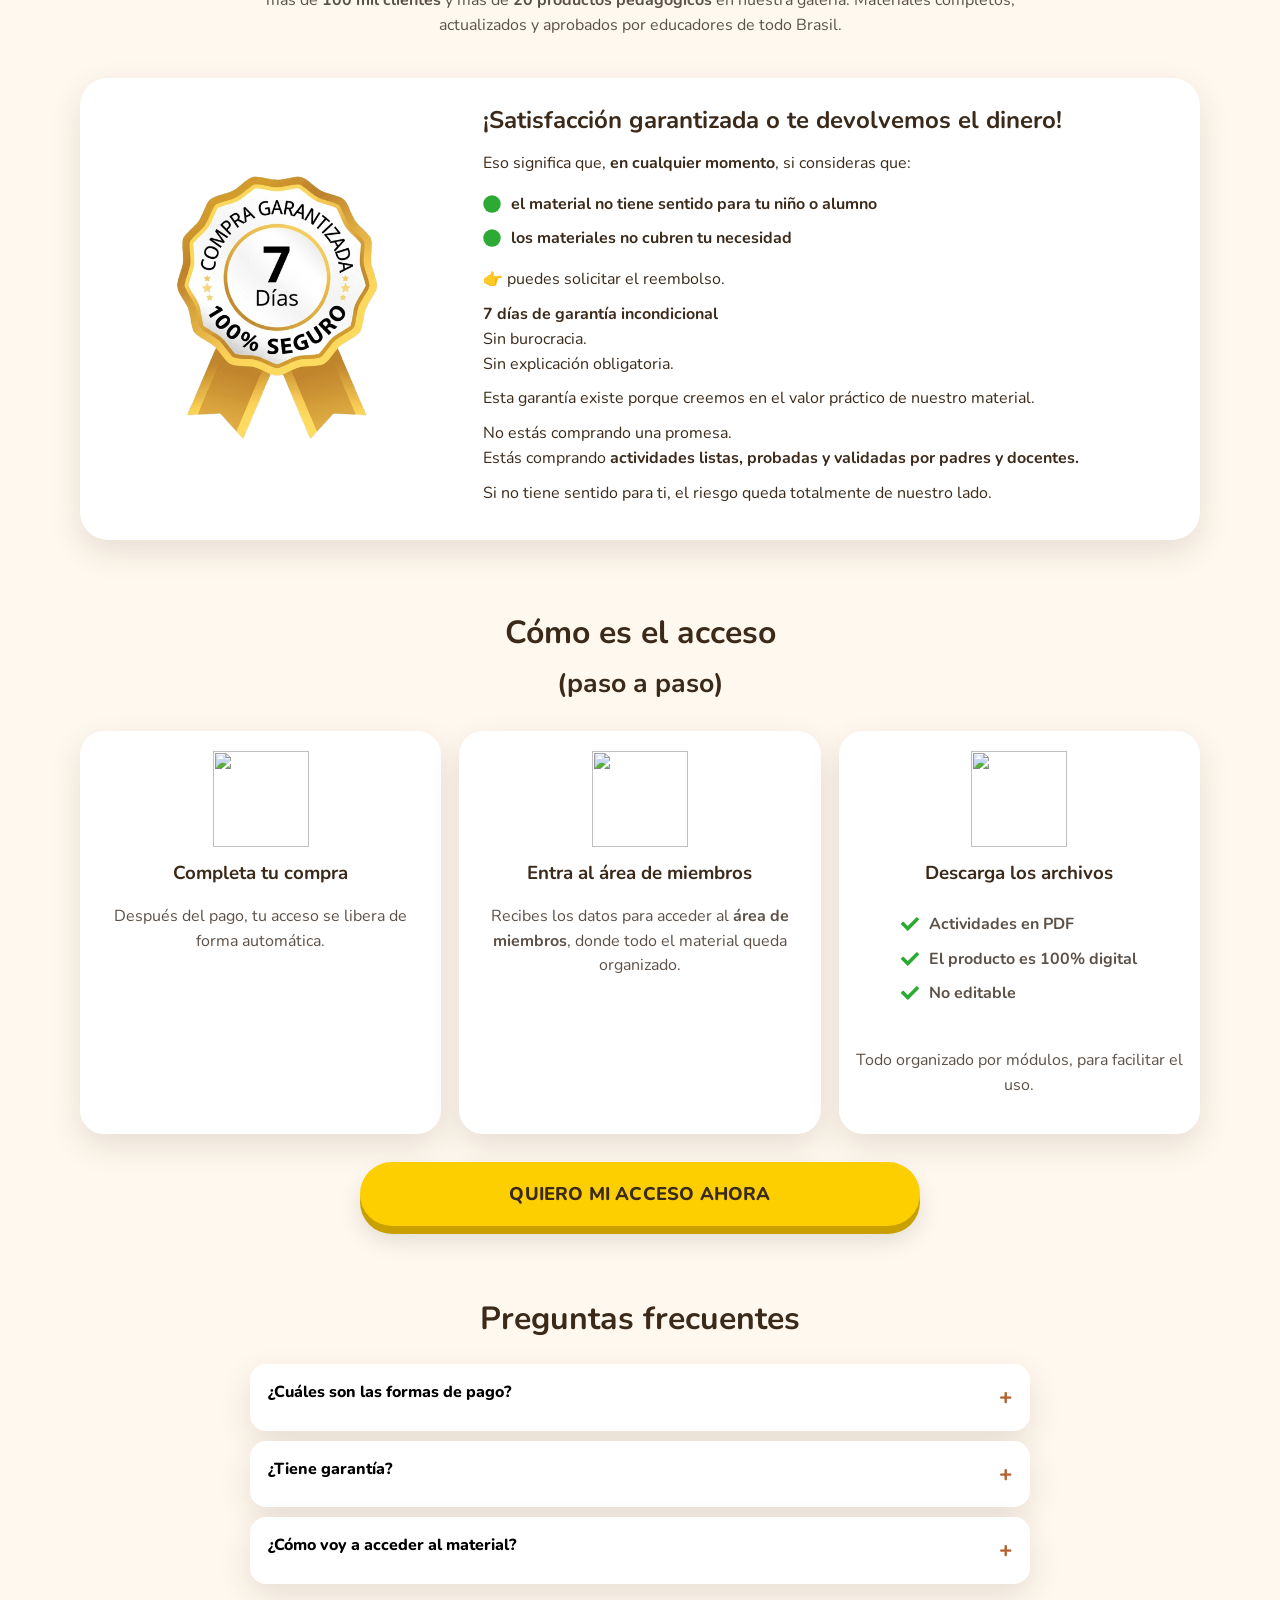
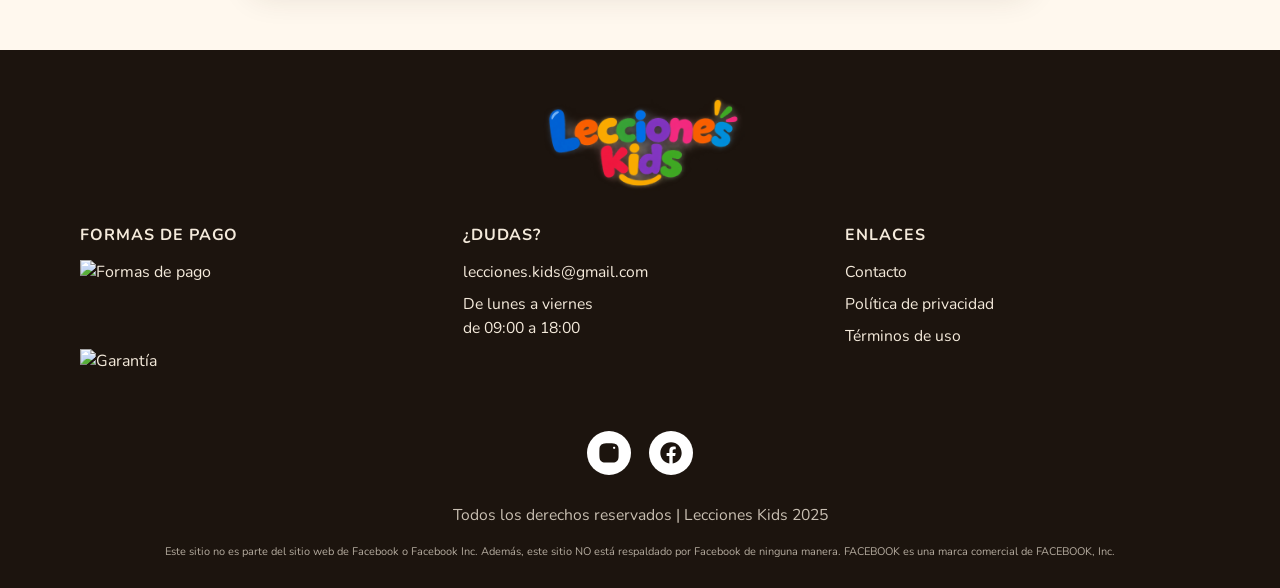
==== commit 9d692fc5: "feat: add Lowtrack pixel and Hotmart UTM forwarding" ====
--- a/index.html
+++ b/index.html
@@ -37,6 +37,130 @@
   src="https://www.facebook.com/tr?id=4366968890283008&ev=PageView&noscript=1"
   /></noscript>
   <!-- End Meta Pixel Code -->
+
+  <!-- Lowtrack Pixel Code -->
+  <script>
+    window.pixelId = "lt_px_723c829b8173";
+    var a = document.createElement("script");
+    a.setAttribute("async", "");
+    a.setAttribute("defer", "");
+    a.setAttribute("src", "https://lowtrack.com.br/pixel.js");
+    document.head.appendChild(a);
+  </script>
+  <!-- End Lowtrack Pixel Code -->
+
+  <!-- Hotmart UTM Forwarding -->
+  <script>
+    (function () {
+      function getUtmParams() {
+        var params = new URLSearchParams(window.location.search);
+        return {
+          campaign: params.get("utm_campaign"),
+          content: params.get("utm_content"),
+          term: params.get("utm_term")
+        };
+      }
+
+      function injectHotmartParams(urlStr) {
+        if (!urlStr || typeof urlStr !== "string") return urlStr;
+        if (urlStr.indexOf("pay.hotmart.com") === -1) return urlStr;
+
+        try {
+          var utm = getUtmParams();
+          if (!utm.campaign && !utm.content && !utm.term) return urlStr;
+
+          var url = new URL(urlStr, window.location.href);
+          if (!url.hostname.includes("pay.hotmart.com")) return urlStr;
+
+          if (utm.campaign && !url.searchParams.has("src")) {
+            url.searchParams.set("src", utm.campaign);
+          }
+          if (utm.content && !url.searchParams.has("sck")) {
+            url.searchParams.set("sck", utm.content);
+          }
+          if (utm.term && !url.searchParams.has("xcod")) {
+            url.searchParams.set("xcod", utm.term);
+          }
+
+          return url.toString();
+        } catch (e) {
+          return urlStr;
+        }
+      }
+
+      function updateHotmartElements(context) {
+        var root = context || document;
+        if (!root.querySelectorAll) return;
+        var links = root.querySelectorAll('a[href*="pay.hotmart.com"]');
+        for (var i = 0; i < links.length; i++) {
+          var href = links[i].getAttribute("href");
+          if (href) {
+            var updated = injectHotmartParams(href);
+            if (updated !== href) {
+              links[i].setAttribute("href", updated);
+            }
+          }
+        }
+      }
+
+      // Initial execution and DOM lifecycle
+      if (document.readyState === "loading") {
+        document.addEventListener("DOMContentLoaded", function () {
+          updateHotmartElements(document);
+        });
+      } else {
+        updateHotmartElements(document);
+      }
+
+      // MutationObserver for dynamically added links
+      if (typeof MutationObserver !== "undefined") {
+        var observer = new MutationObserver(function (mutations) {
+          for (var i = 0; i < mutations.length; i++) {
+            var mutation = mutations[i];
+            for (var j = 0; j < mutation.addedNodes.length; j++) {
+              var node = mutation.addedNodes[j];
+              if (node.nodeType === 1) {
+                if (node.matches && node.matches('a[href*="pay.hotmart.com"]')) {
+                  var href = node.getAttribute("href");
+                  if (href) node.setAttribute("href", injectHotmartParams(href));
+                }
+                updateHotmartElements(node);
+              }
+            }
+          }
+        });
+        observer.observe(document.documentElement, {
+          childList: true,
+          subtree: true
+        });
+      }
+
+      // Global click interceptor (capture phase)
+      document.addEventListener("click", function (event) {
+        var target = event.target;
+        var link = target && target.closest ? target.closest('a[href*="pay.hotmart.com"]') : null;
+        if (link) {
+          var href = link.getAttribute("href");
+          if (href) {
+            link.setAttribute("href", injectHotmartParams(href));
+          }
+        }
+      }, true);
+
+      // Intercept window.open
+      var originalOpen = window.open;
+      window.open = function (url, target, features) {
+        if (url) {
+          var urlString = typeof url === "string" ? url : (url.href || url.toString());
+          if (typeof urlString === "string" && urlString.indexOf("pay.hotmart.com") !== -1) {
+            url = injectHotmartParams(urlString);
+          }
+        }
+        return originalOpen.call(window, url, target, features);
+      };
+    })();
+  </script>
+  <!-- End Hotmart UTM Forwarding -->
 </head>
 <body>
   <div id="sticky-timer-bar">
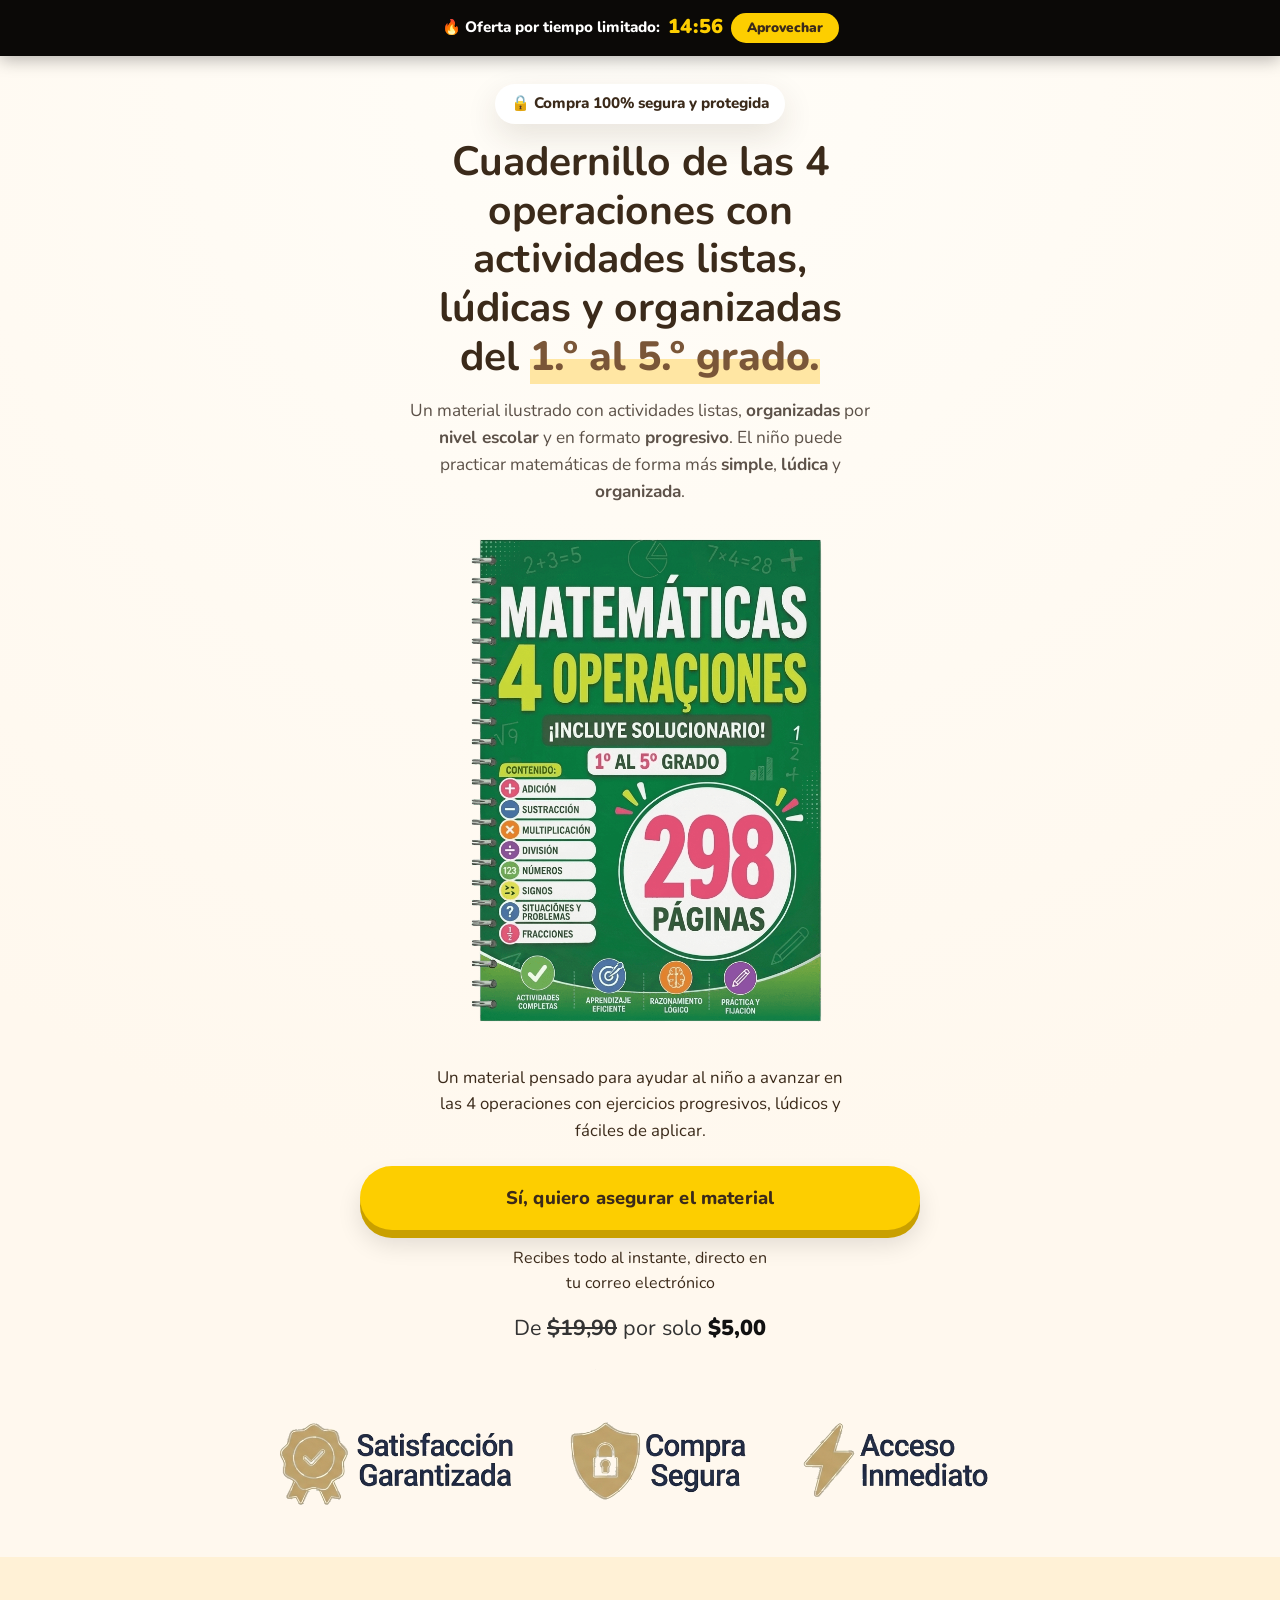
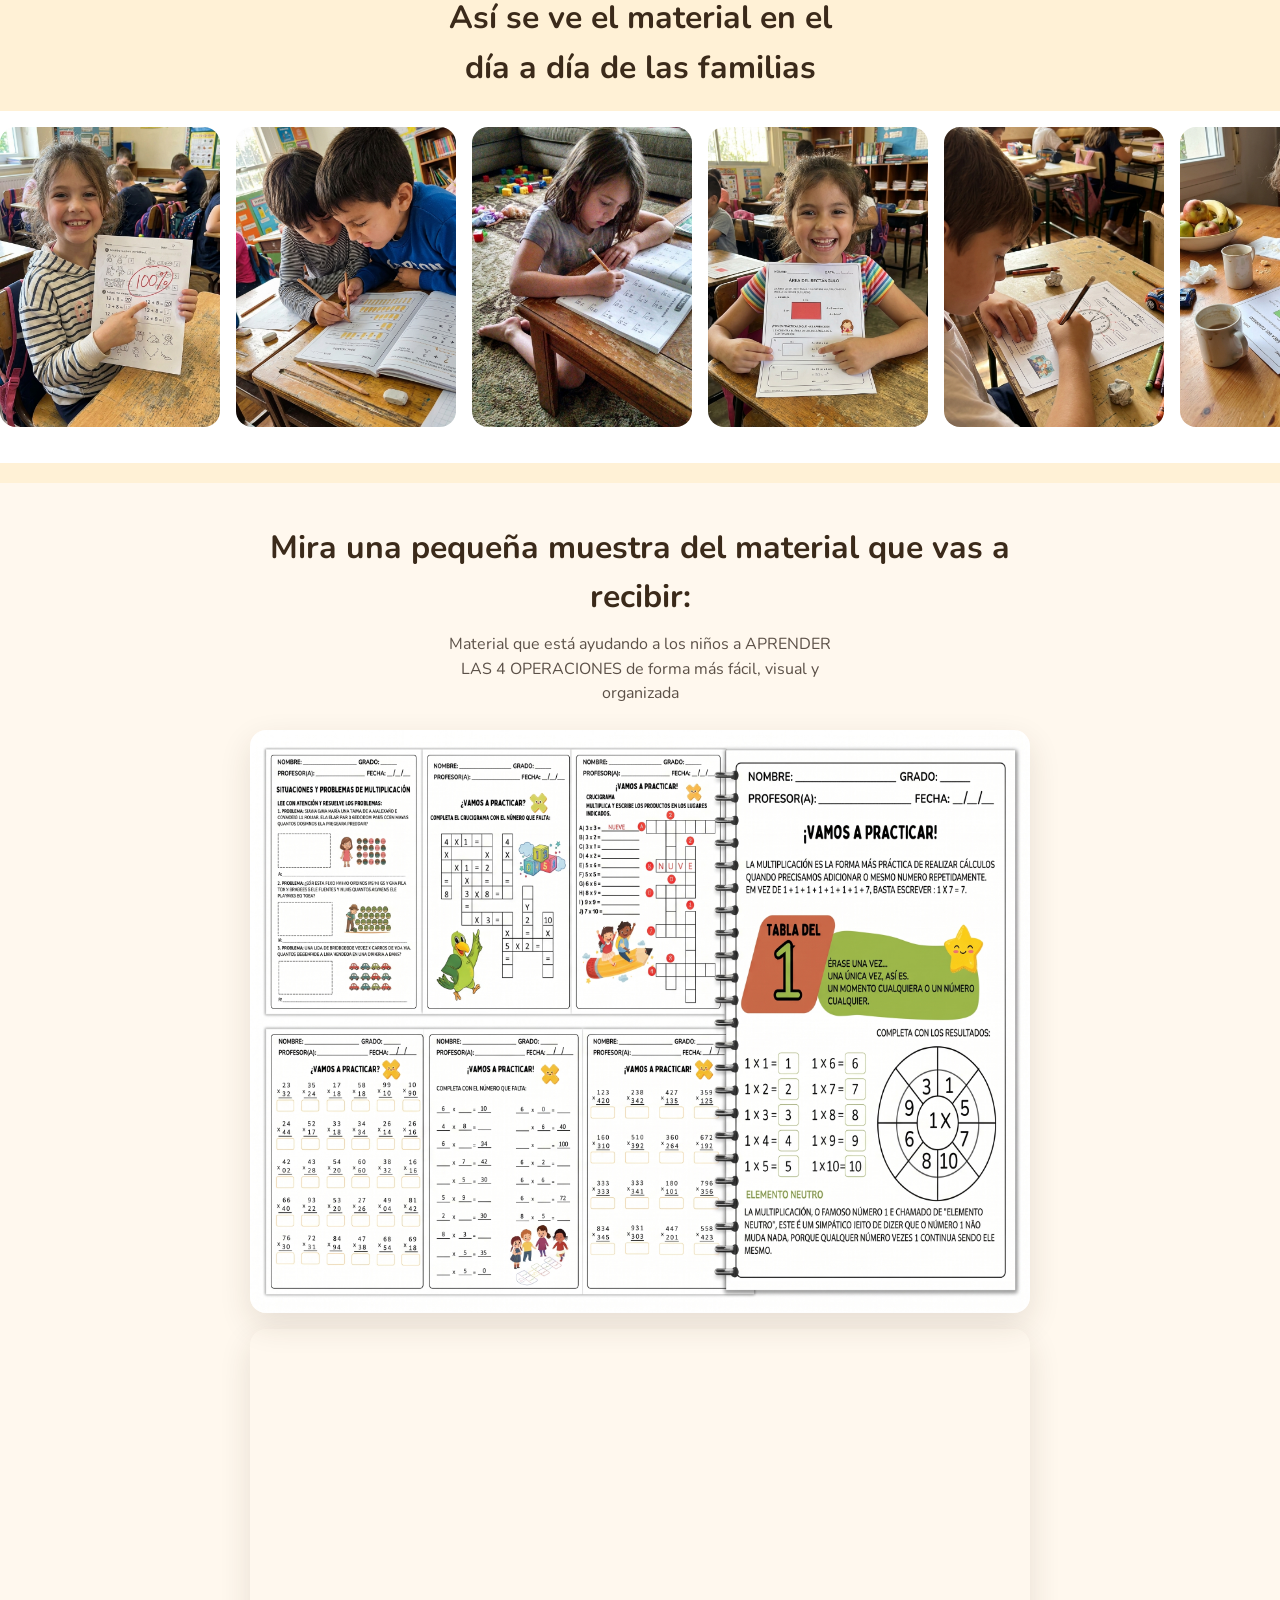
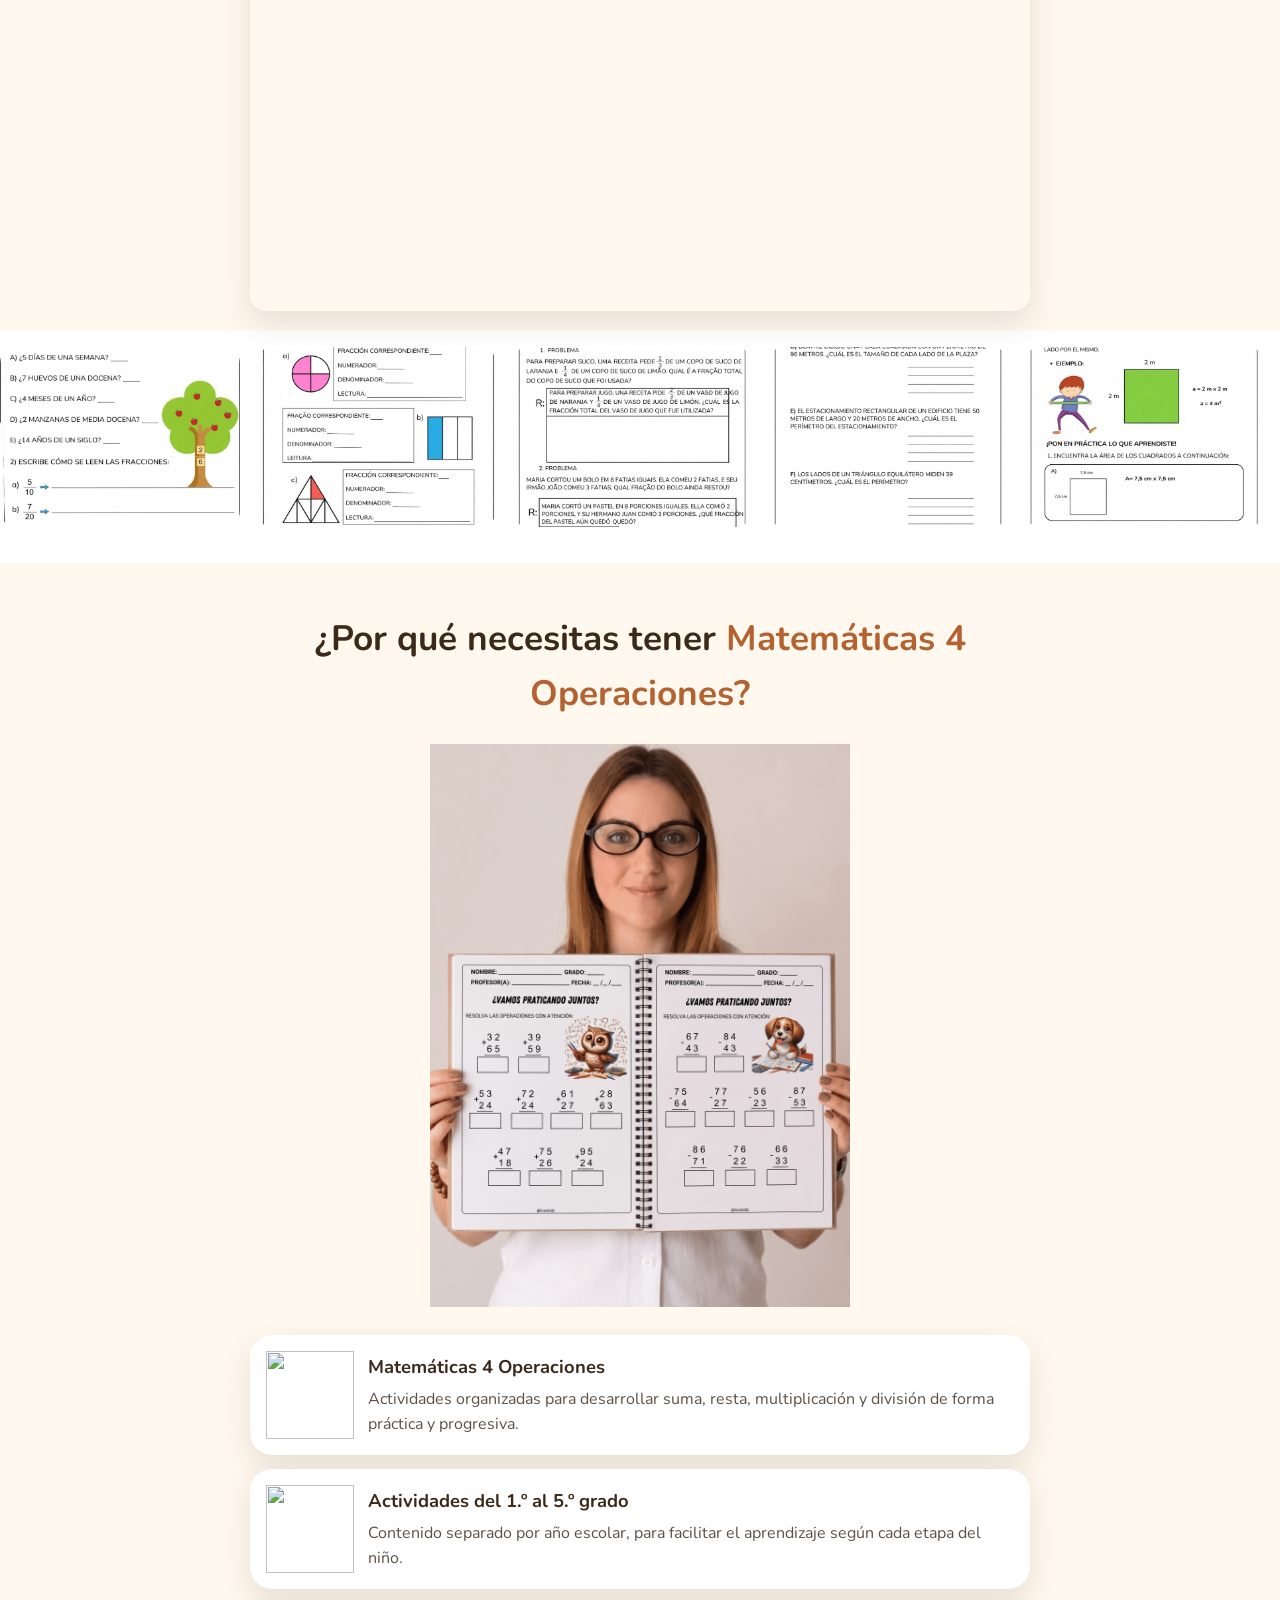
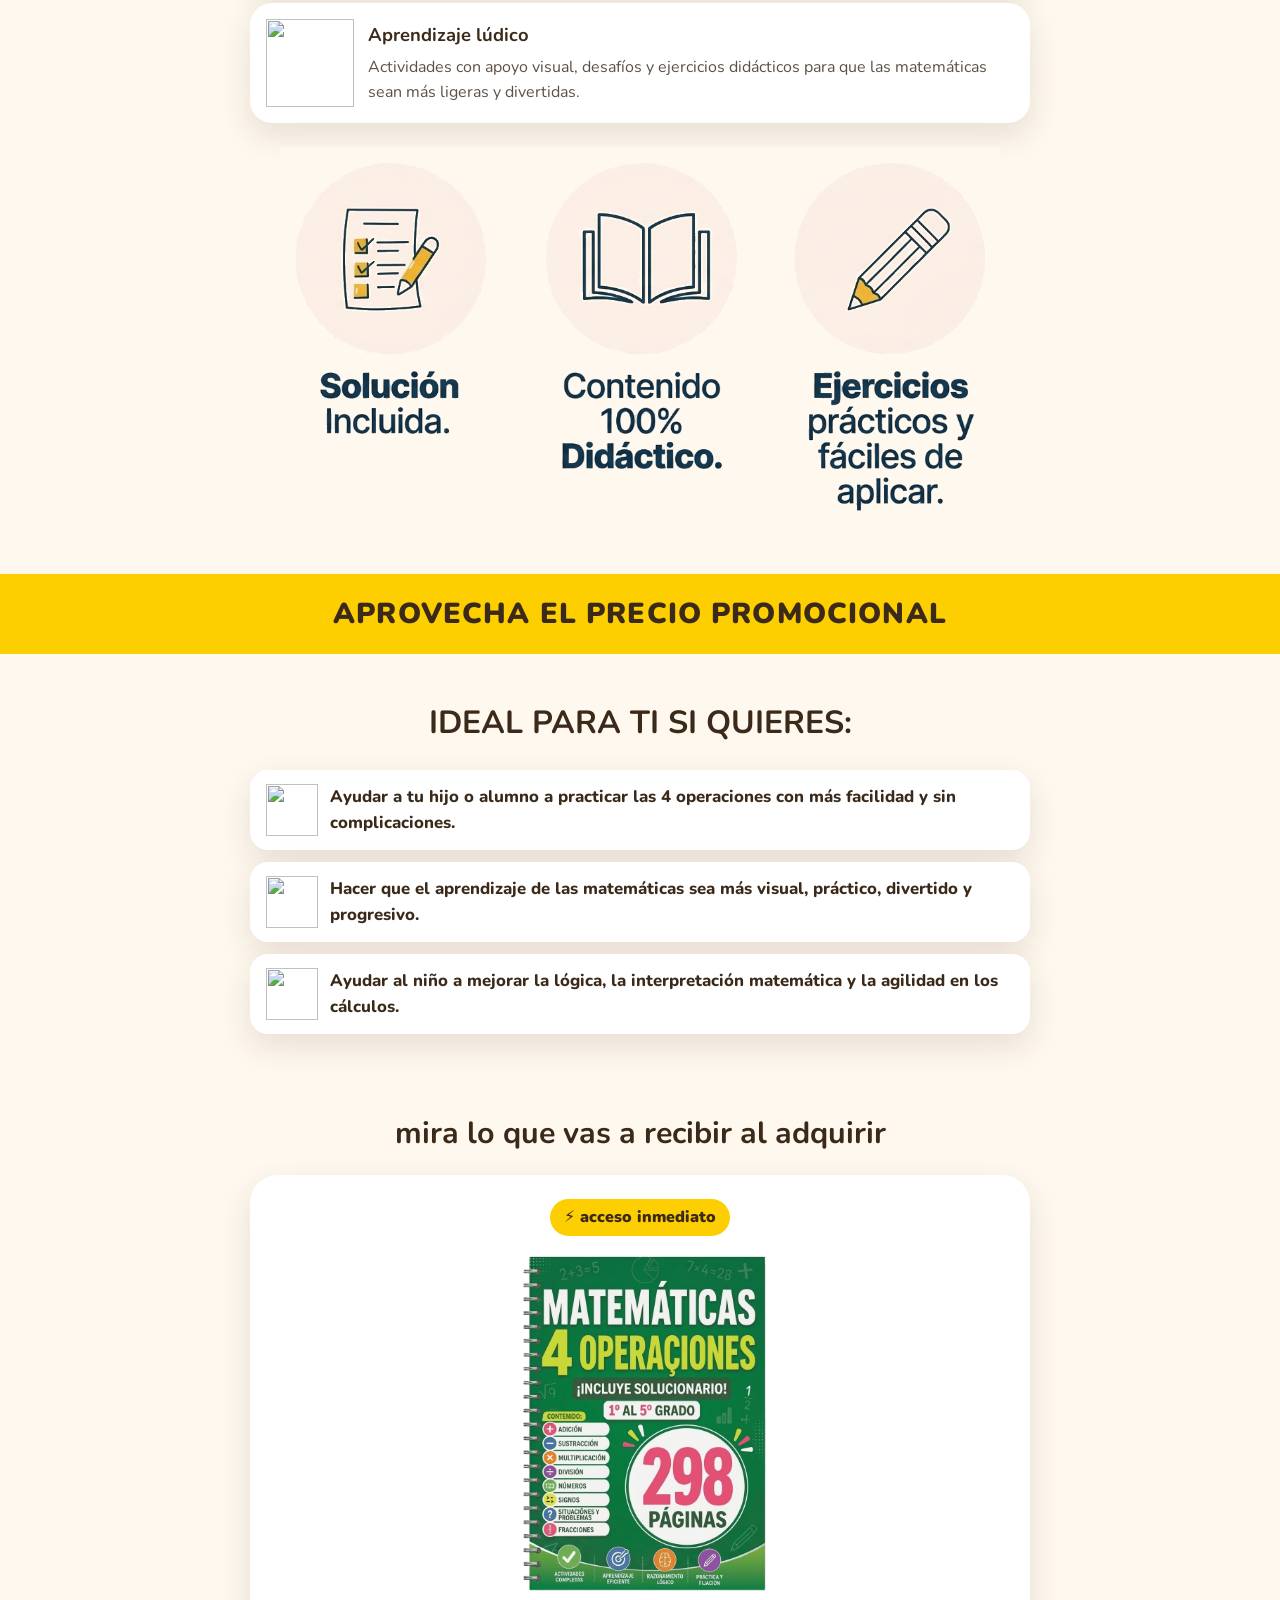
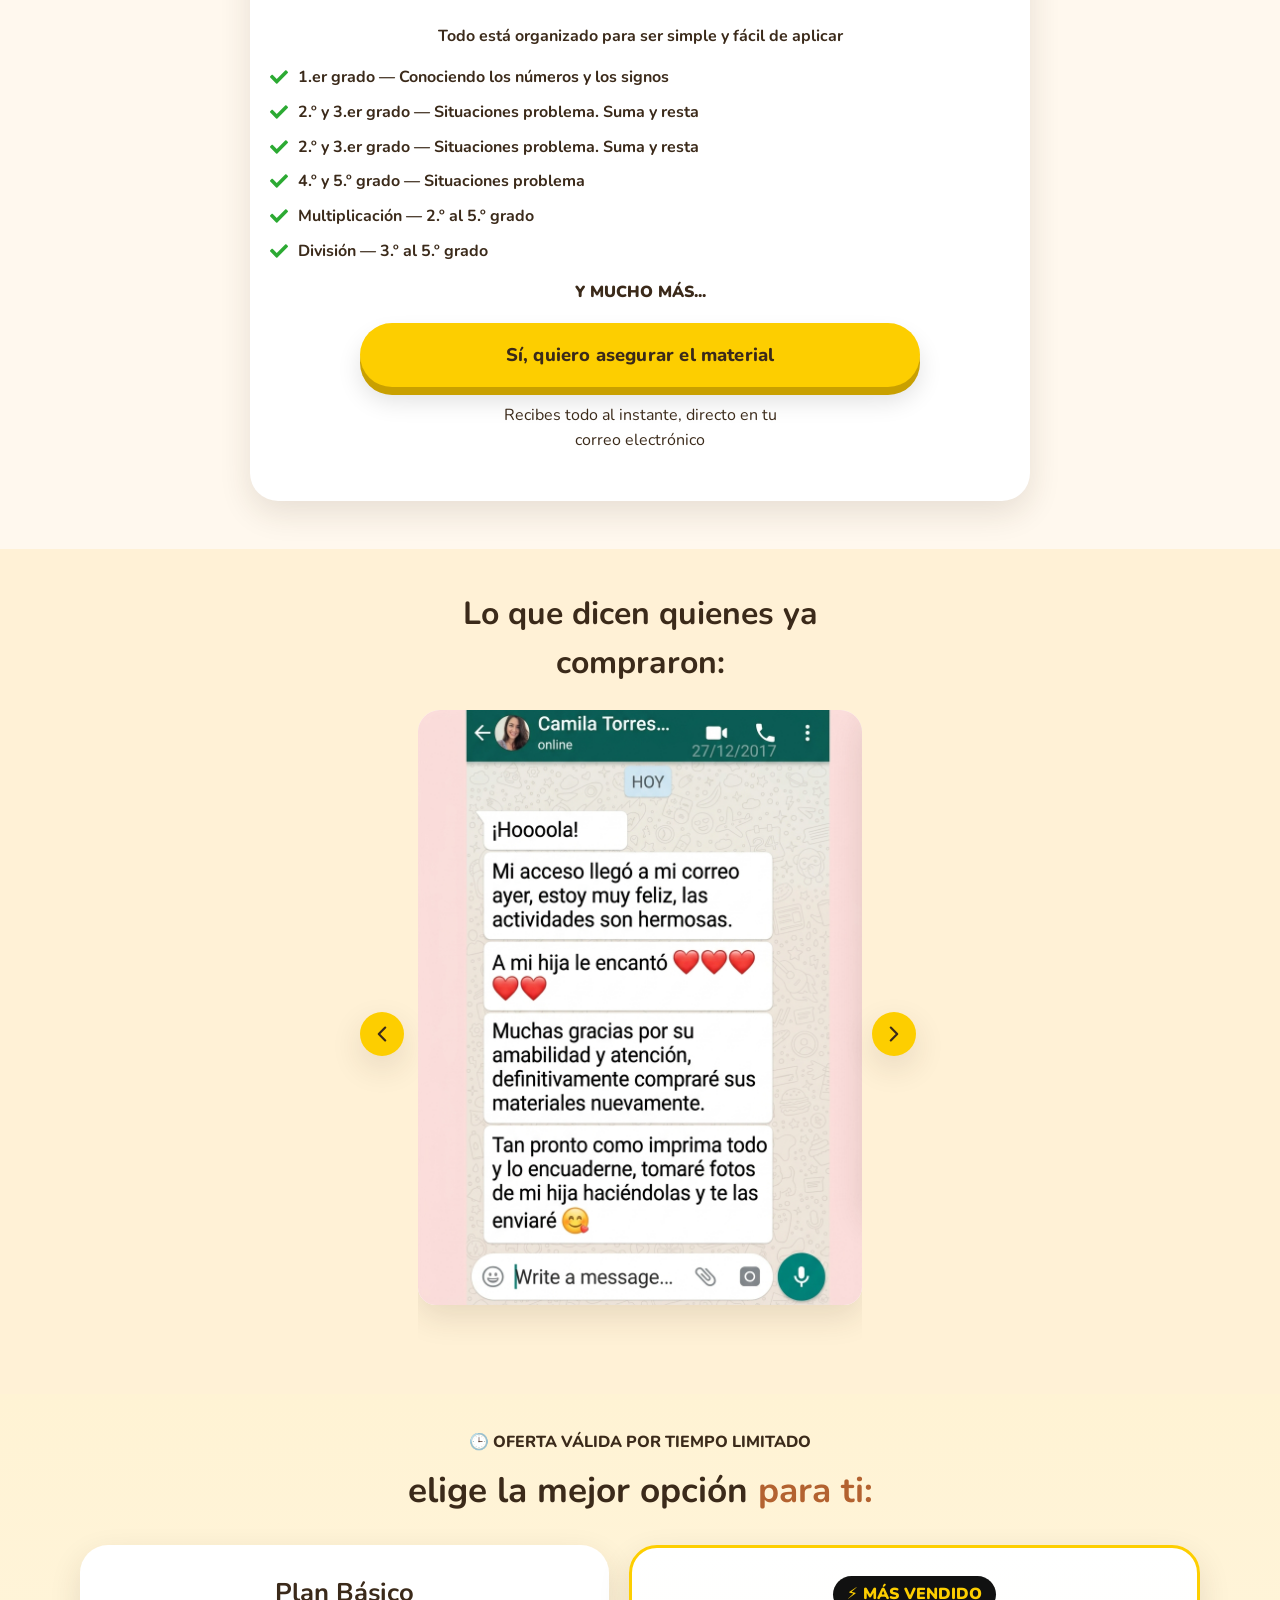
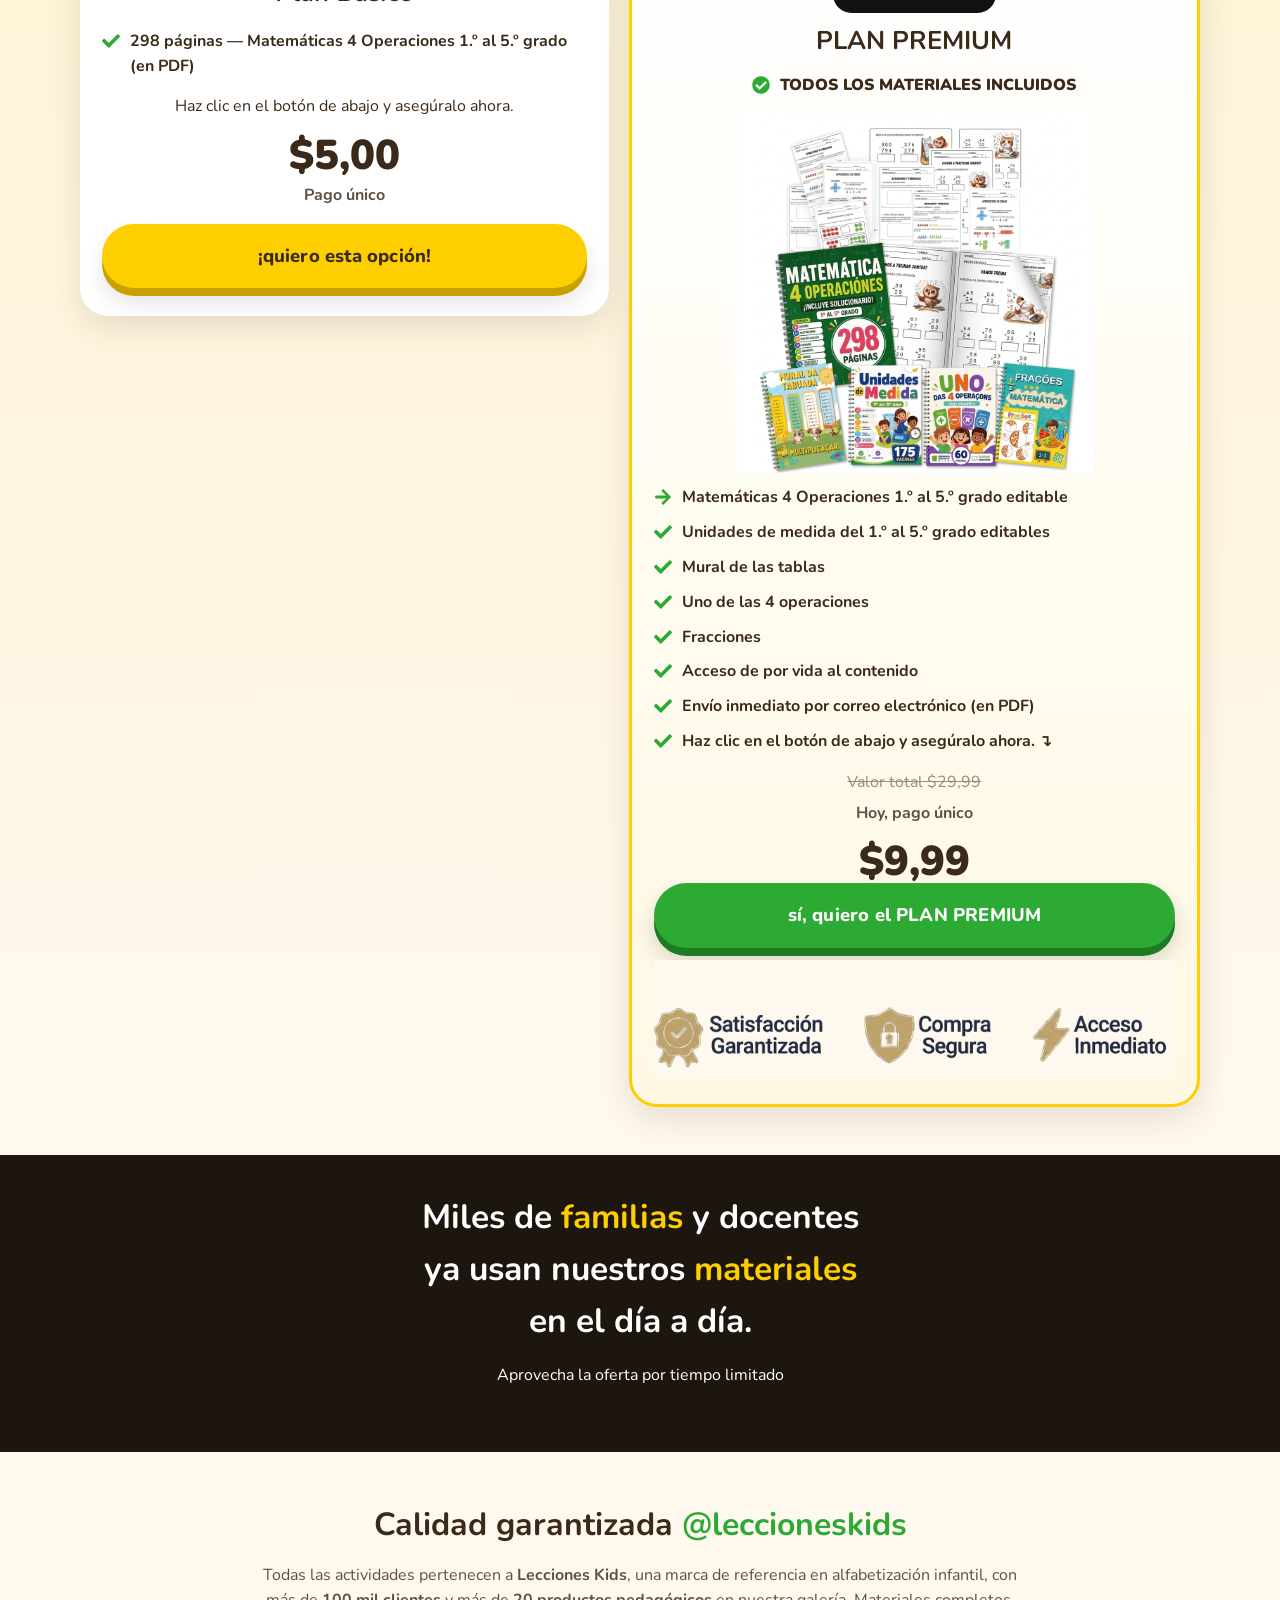
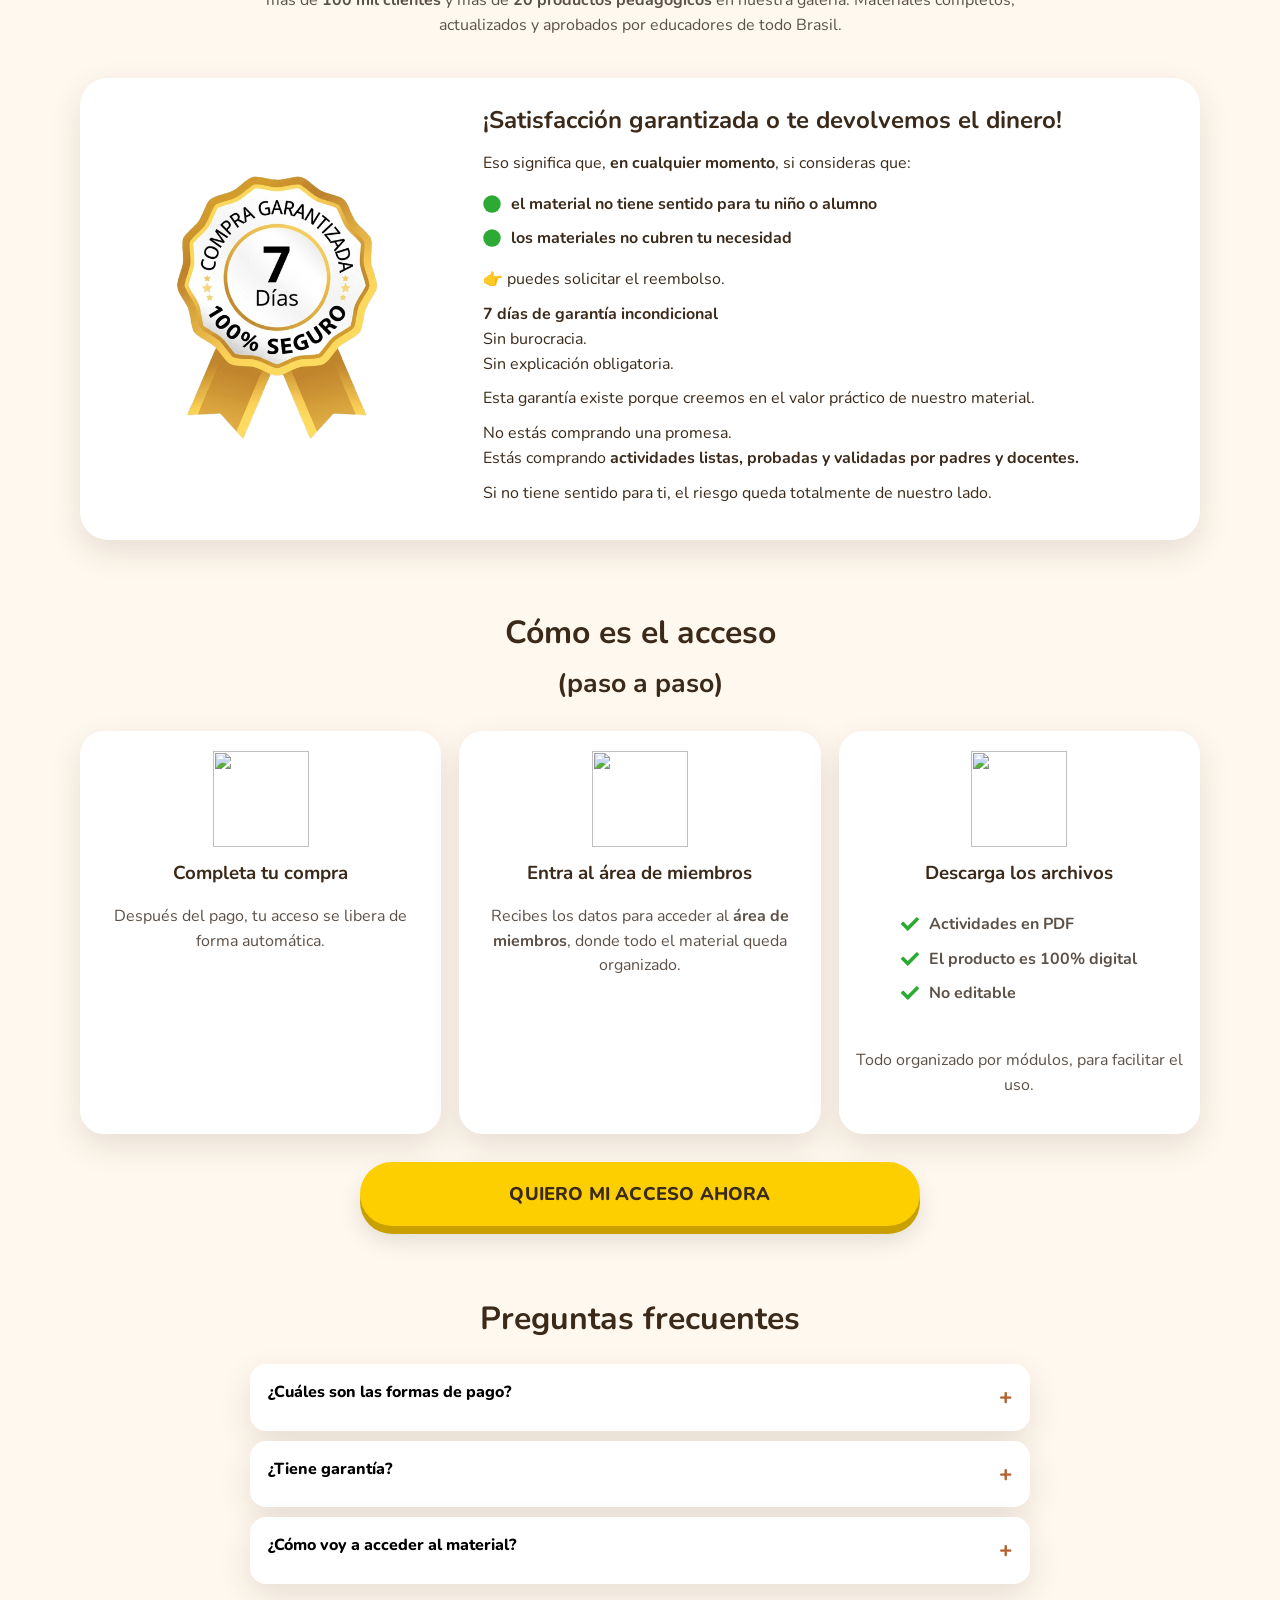
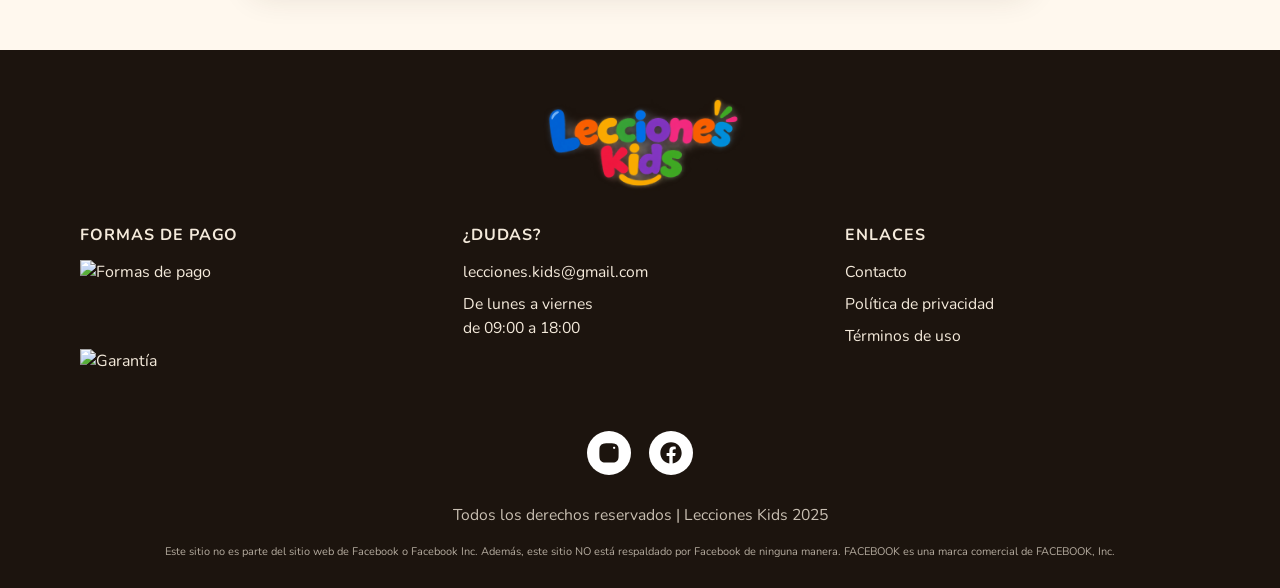
==== commit 9e5fe40b: "Fix modal auto-open cache and add SEO article on teaching multiplication. Remove hash auto-open, bus" ====
--- a/index.html
+++ b/index.html
@@ -622,6 +622,6 @@
     </div>
   </div>
 
-  <script src="js/main.js" defer></script>
+  <script src="js/main.js?v=20260925" defer></script>
 </body>
 </html>
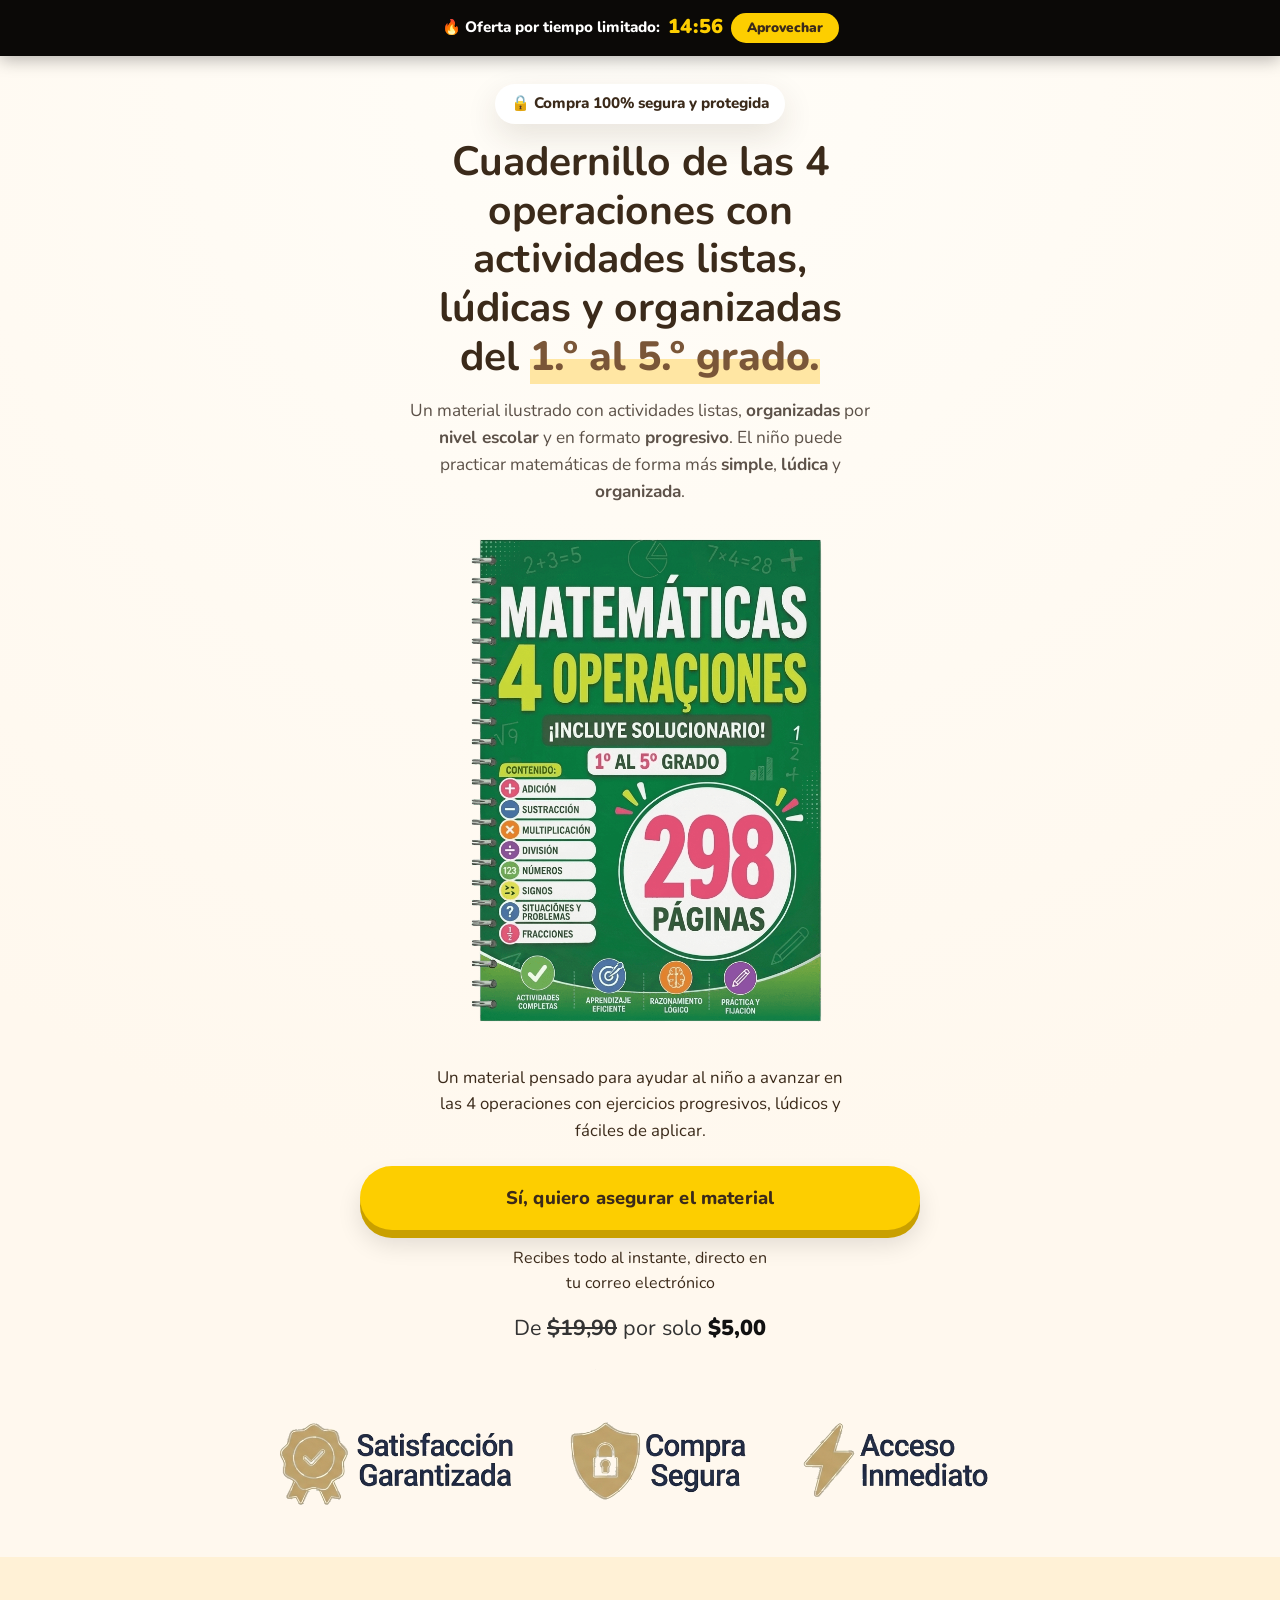
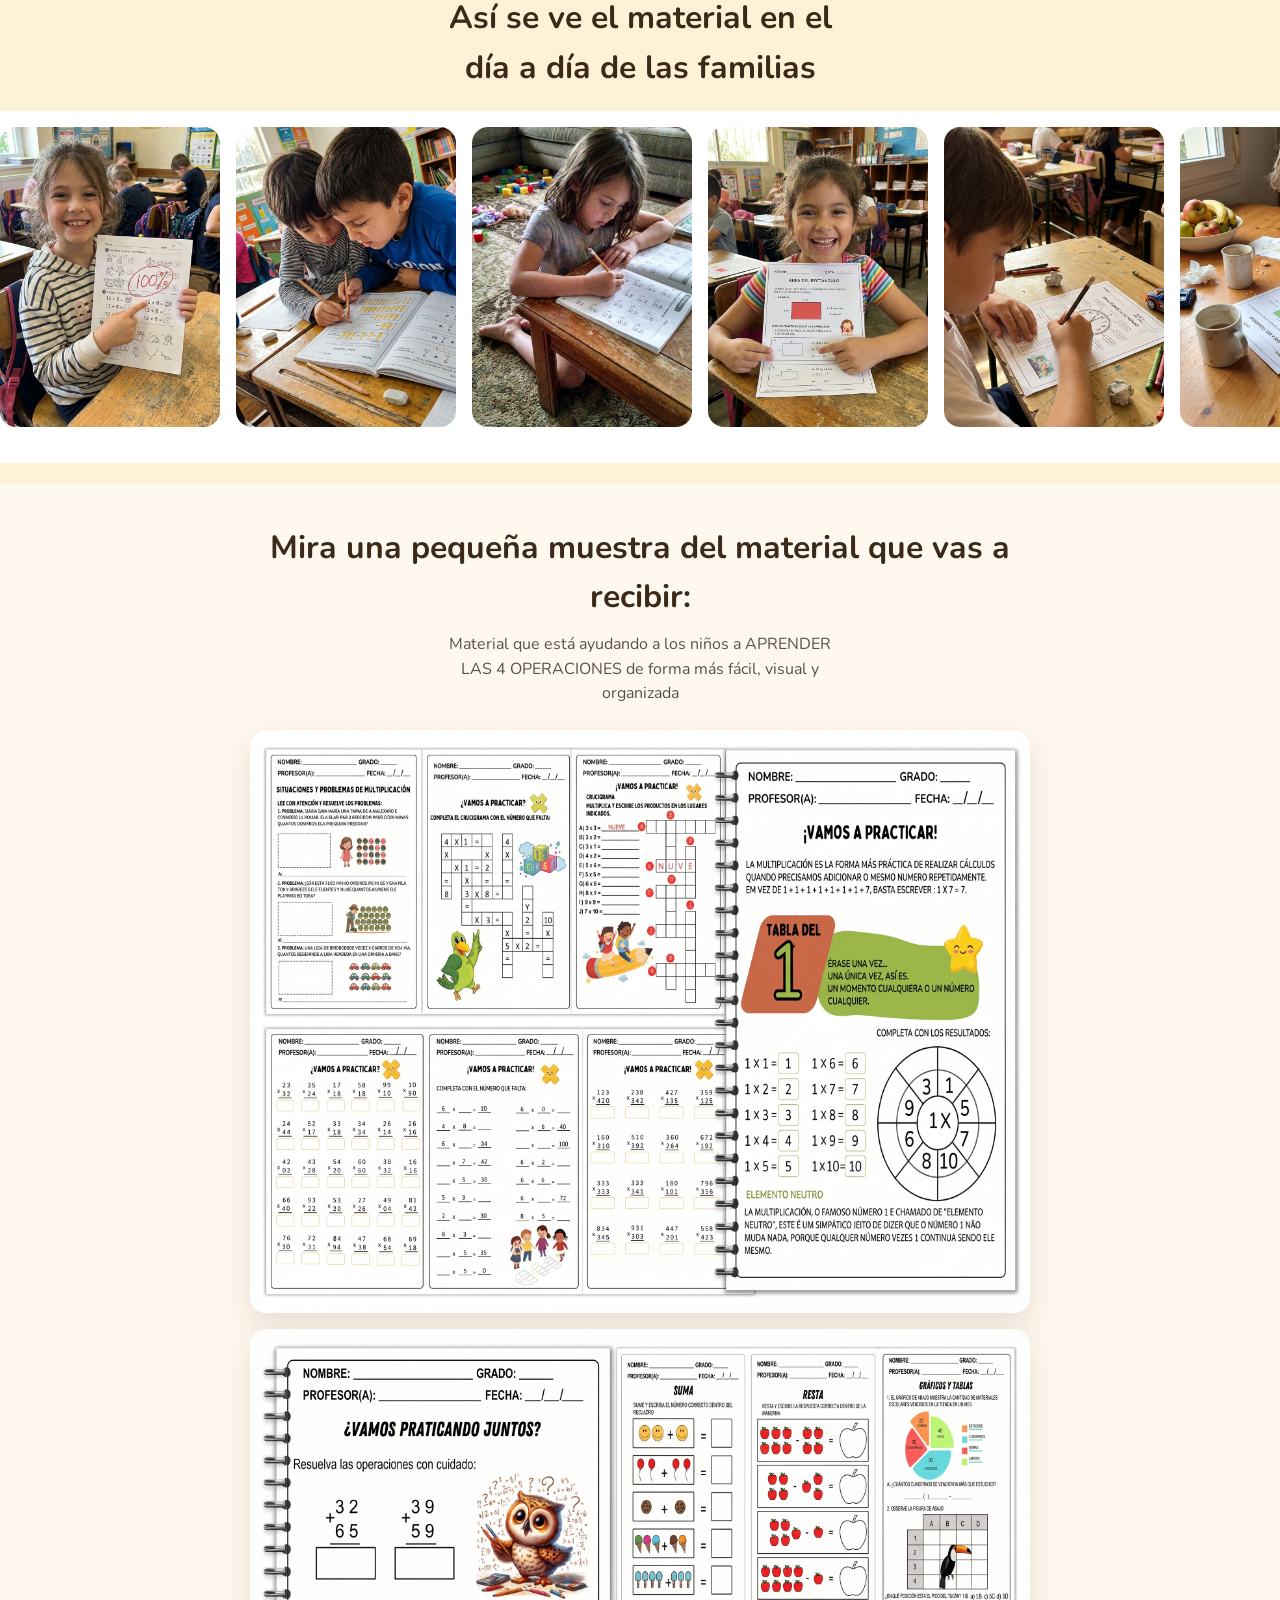
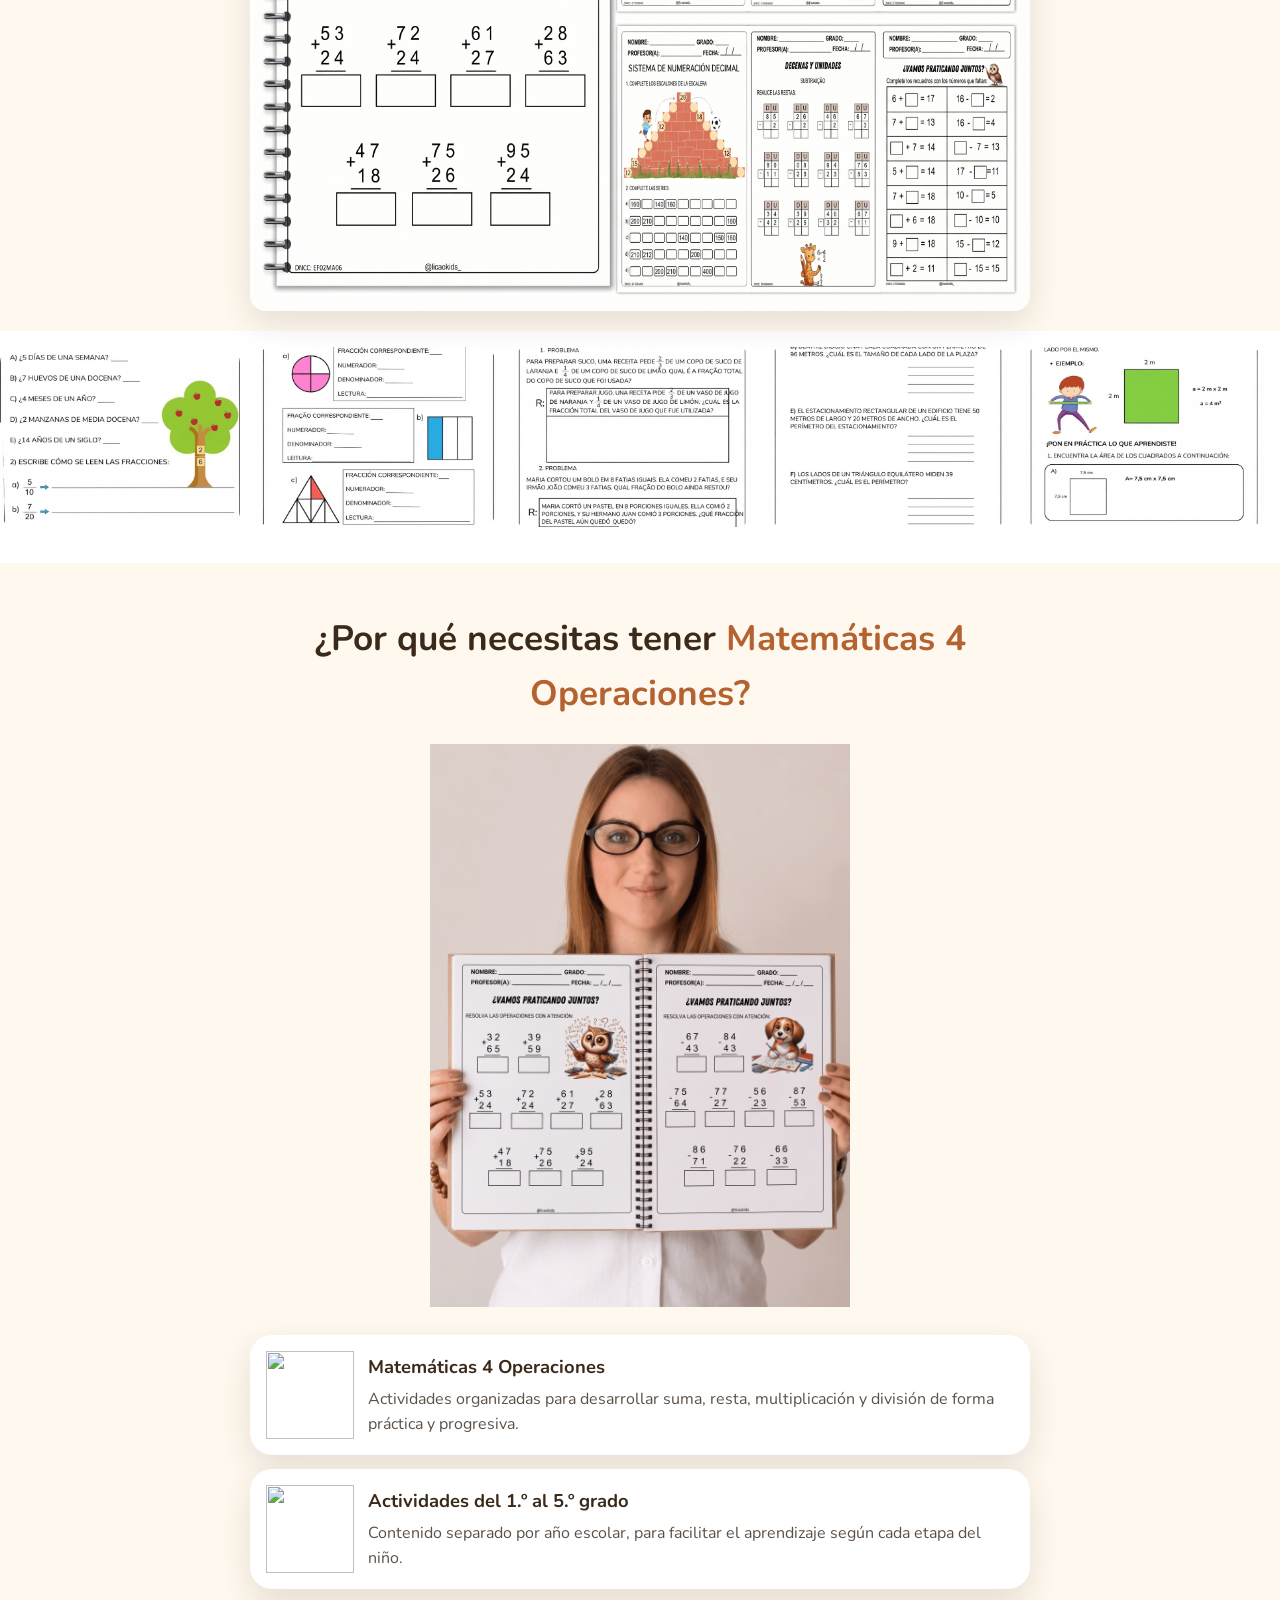
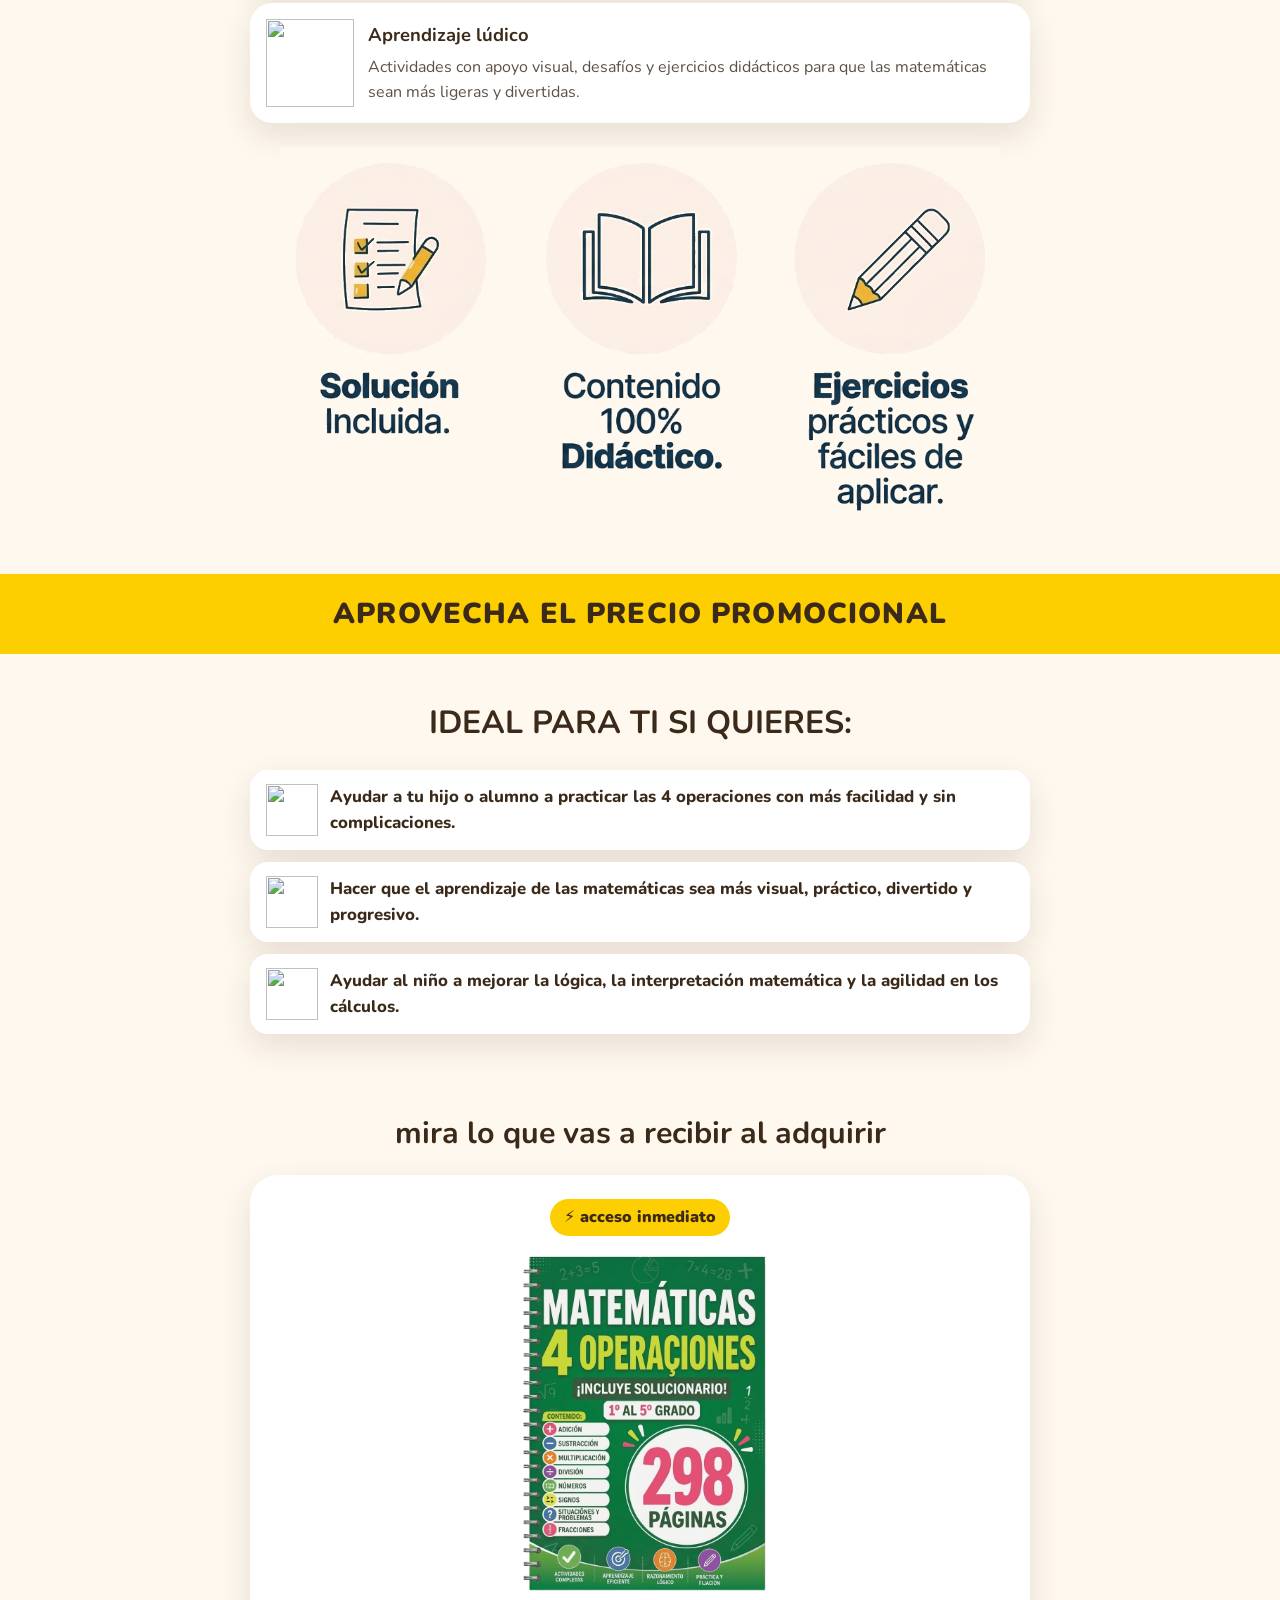
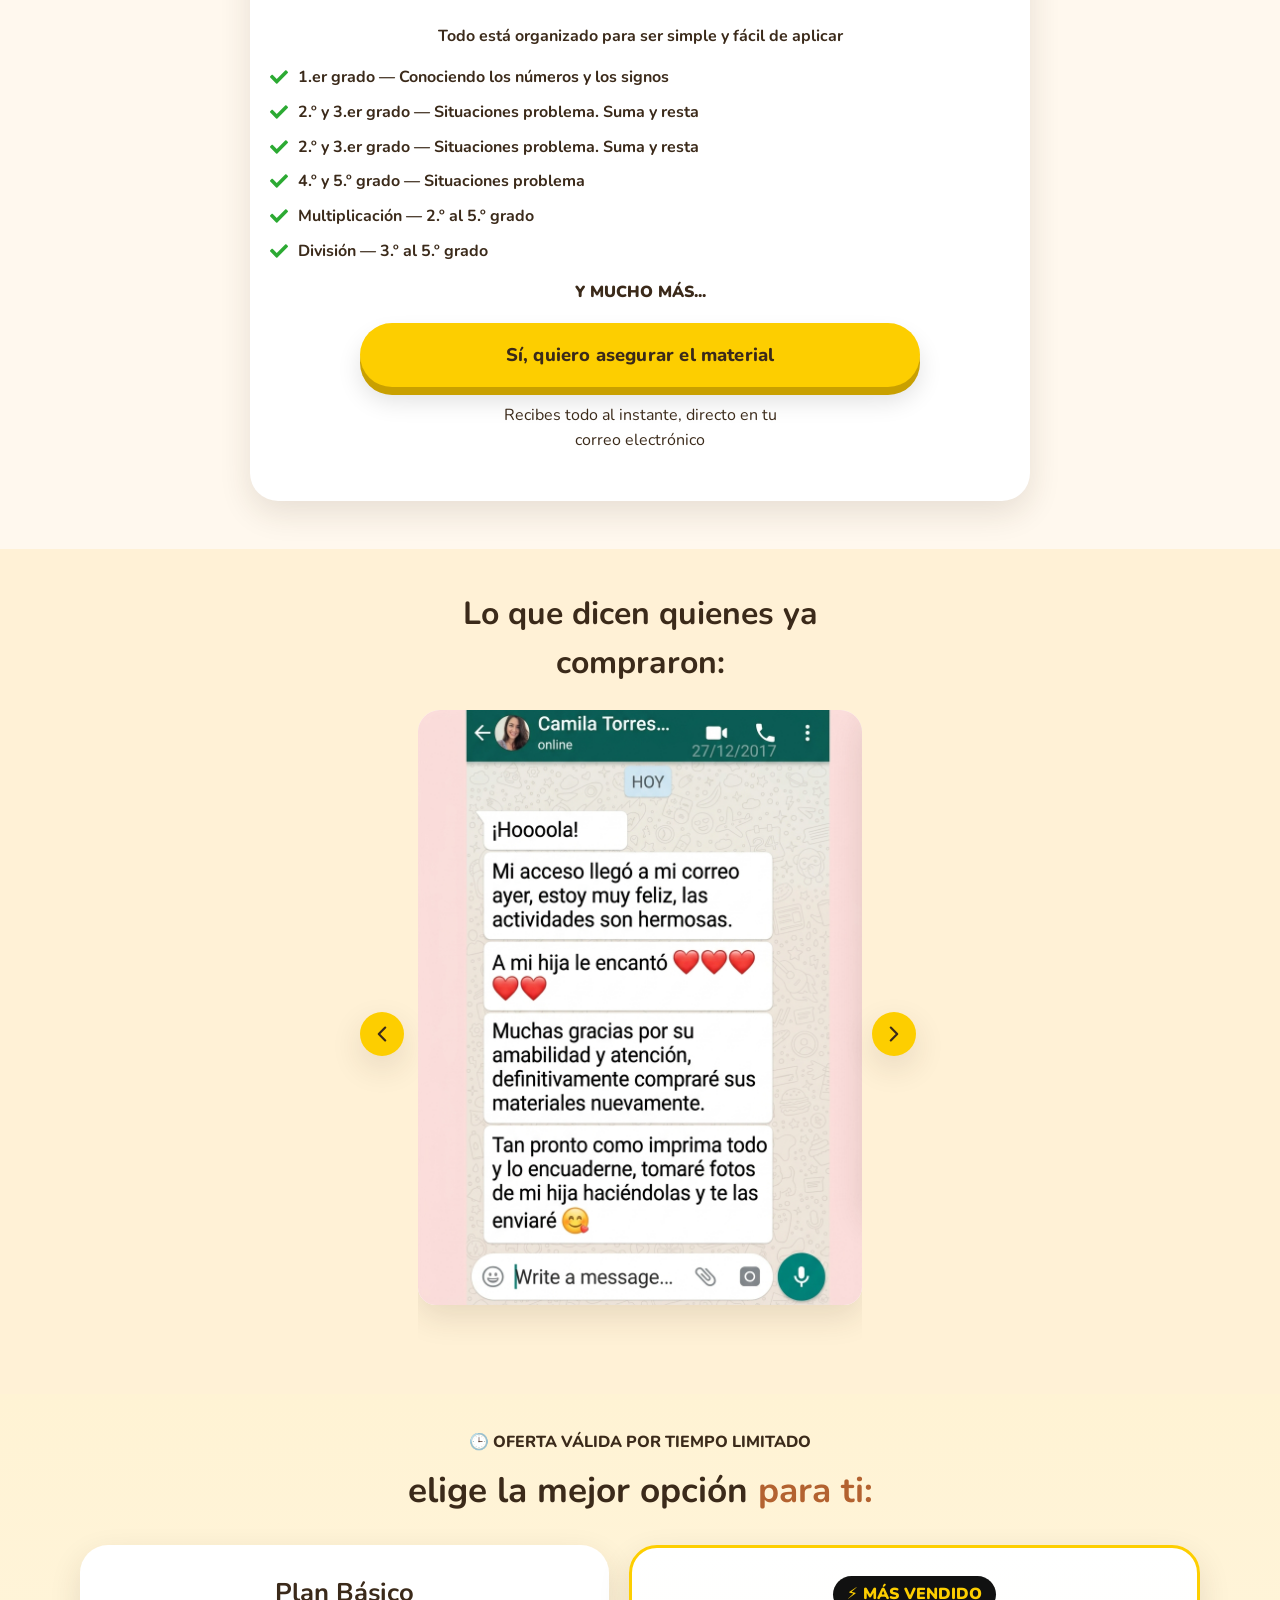
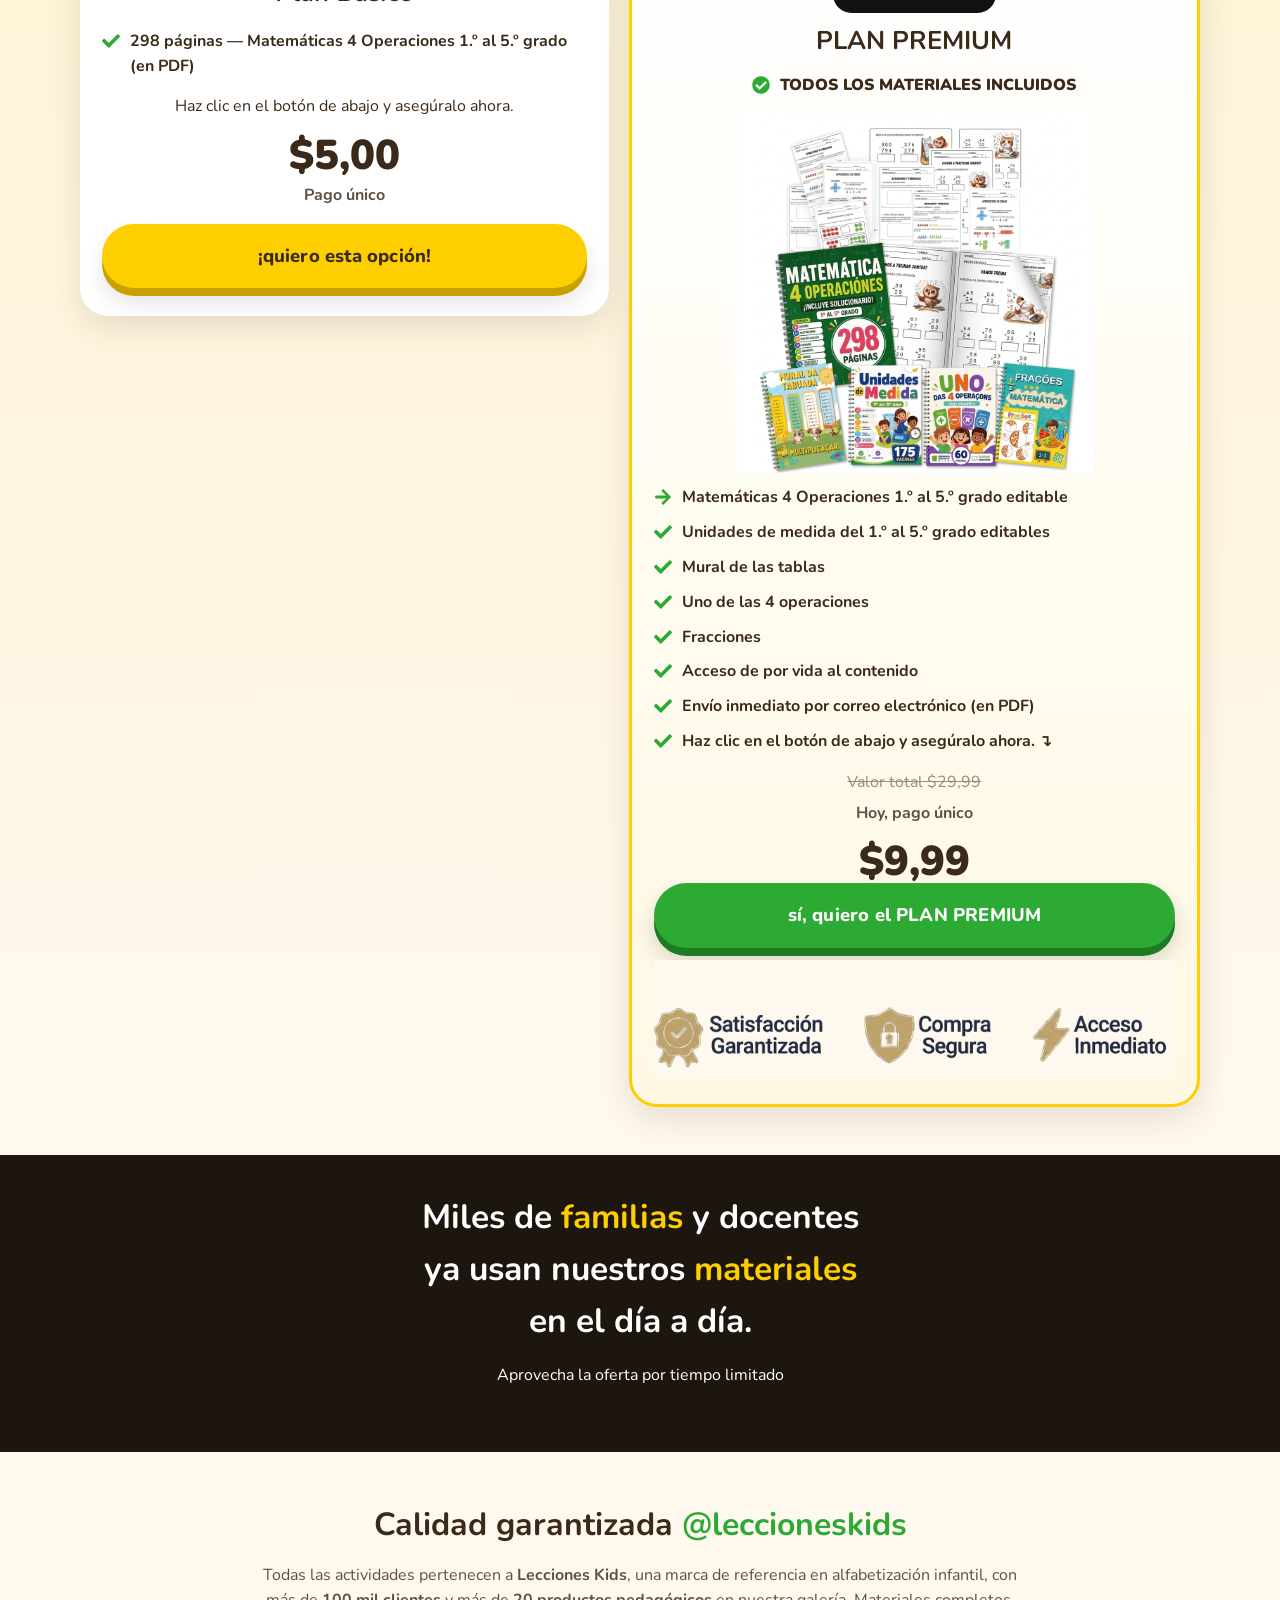
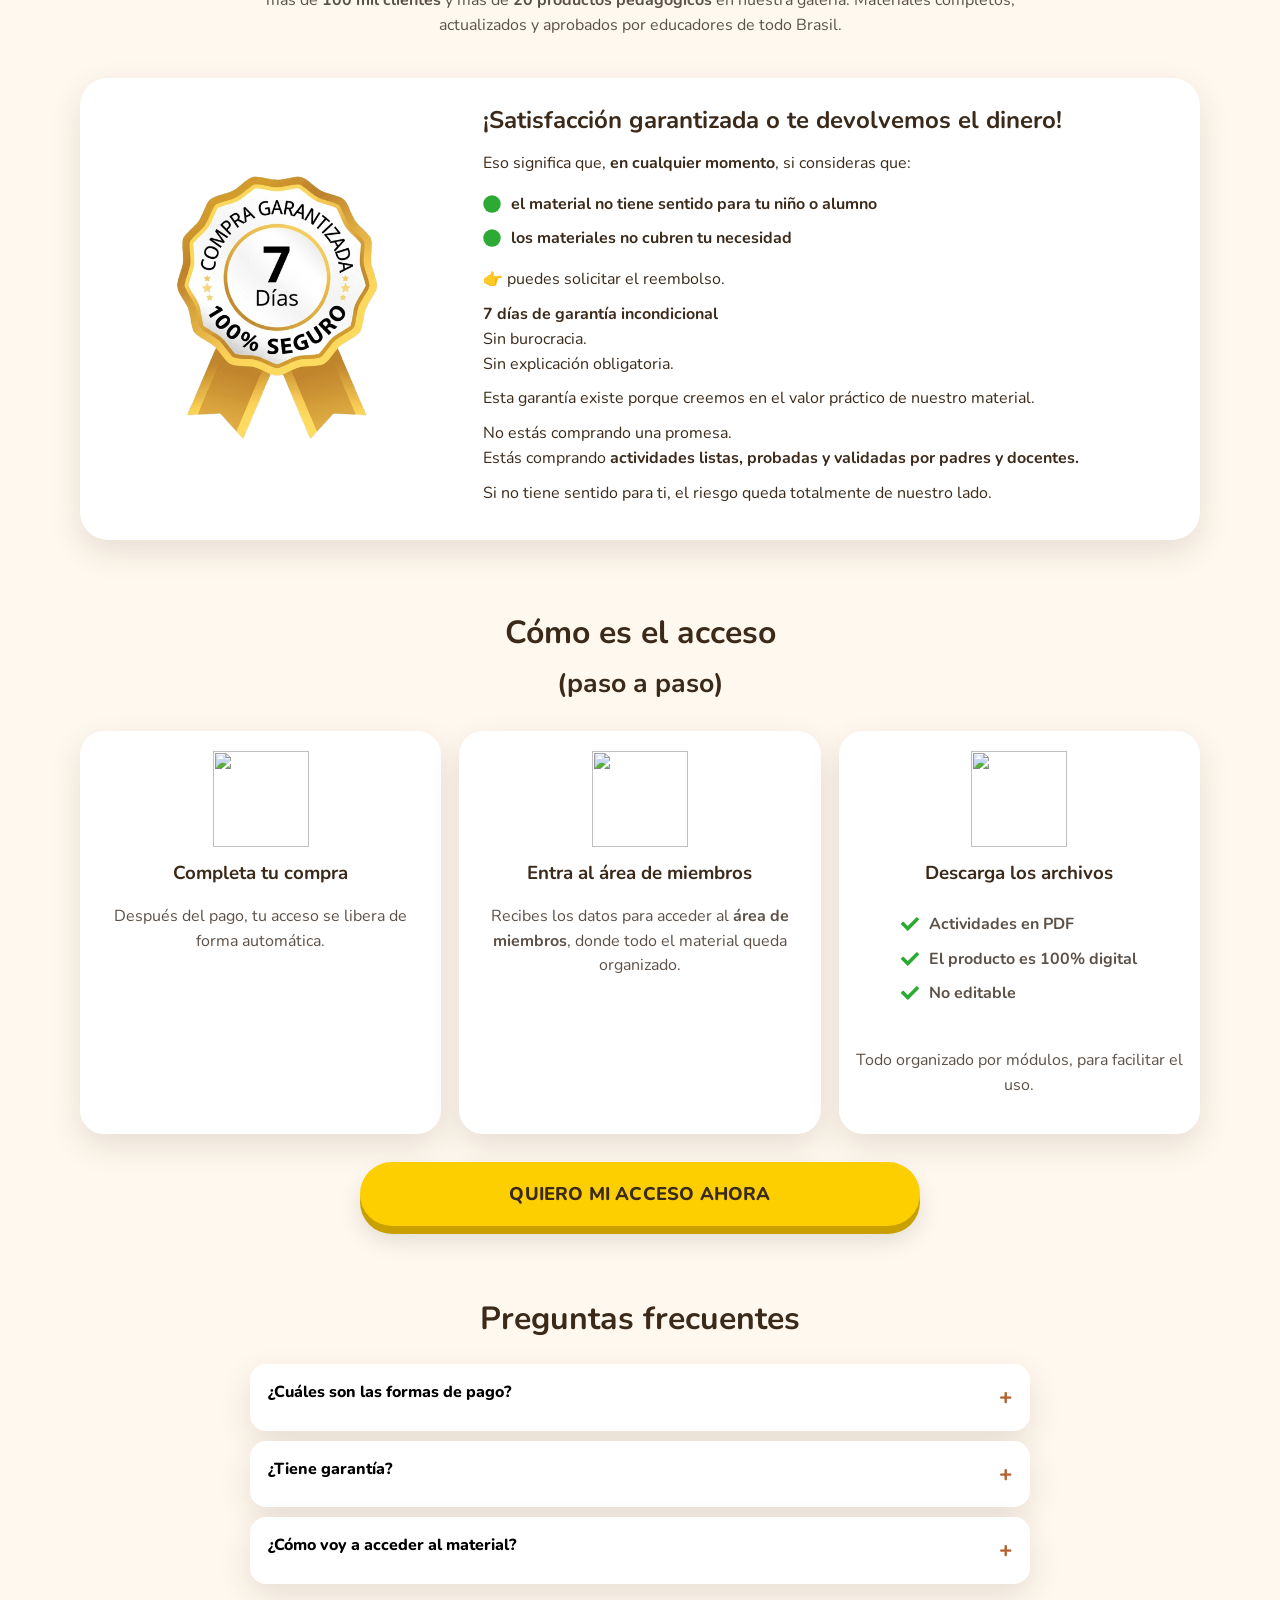
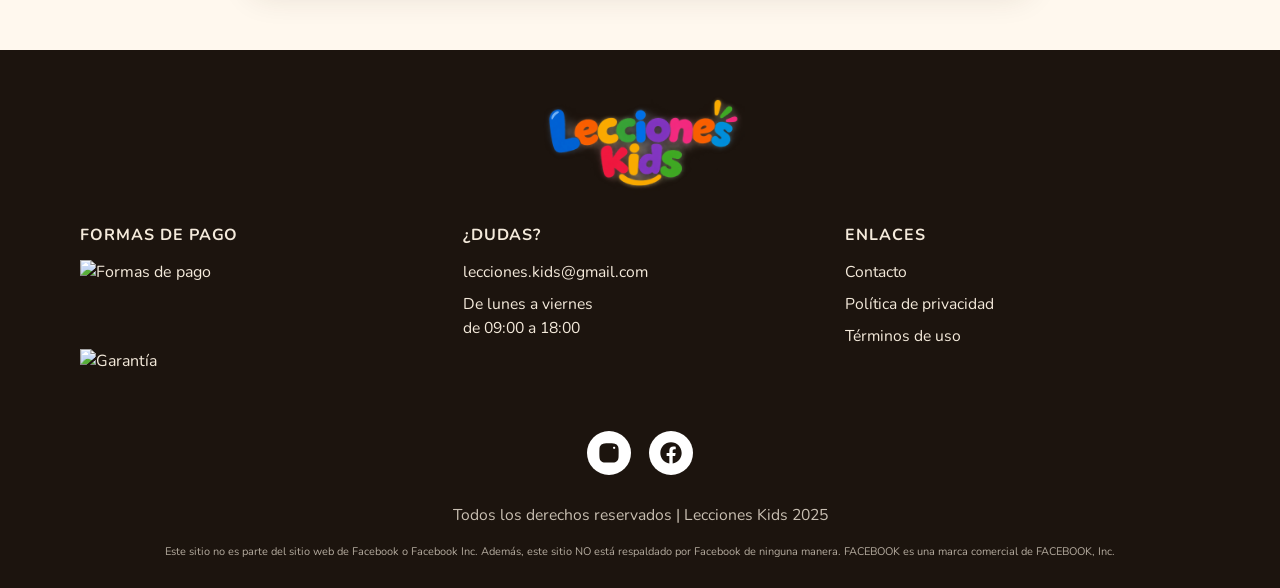
==== commit 8c79dff8: "Enable clean URLs, sitemap and robots for Google indexing. Serve pages without .html, add www sitema" ====
--- a/index.html
+++ b/index.html
@@ -579,9 +579,9 @@
         </div>
         <div>
           <h3>ENLACES</h3>
-          <p><a href="contacto.html">Contacto</a></p>
-          <p><a href="politica-privacidad.html">Política de privacidad</a></p>
-          <p><a href="terminos-uso.html">Términos de uso</a></p>
+          <p><a href="/contacto">Contacto</a></p>
+          <p><a href="/politica-privacidad">Política de privacidad</a></p>
+          <p><a href="/terminos-uso">Términos de uso</a></p>
         </div>
       </div>
       <div class="socials">
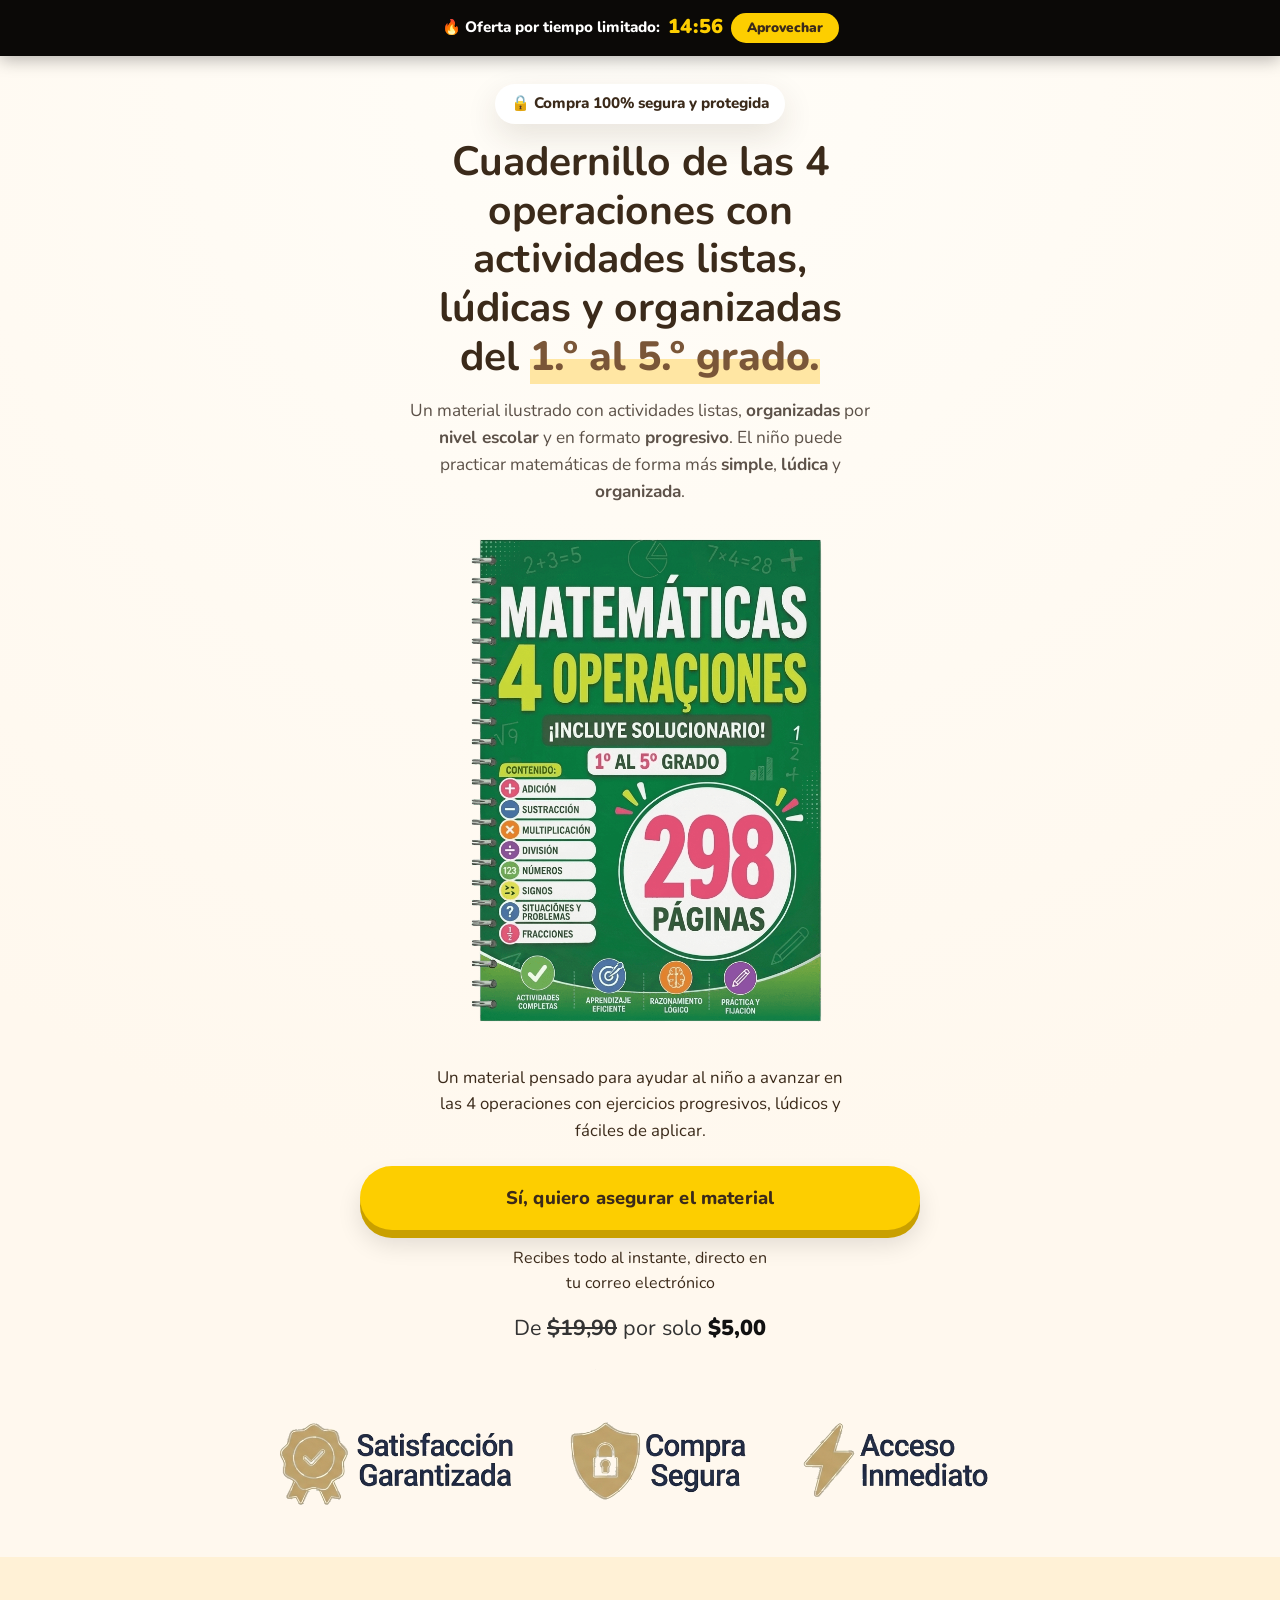
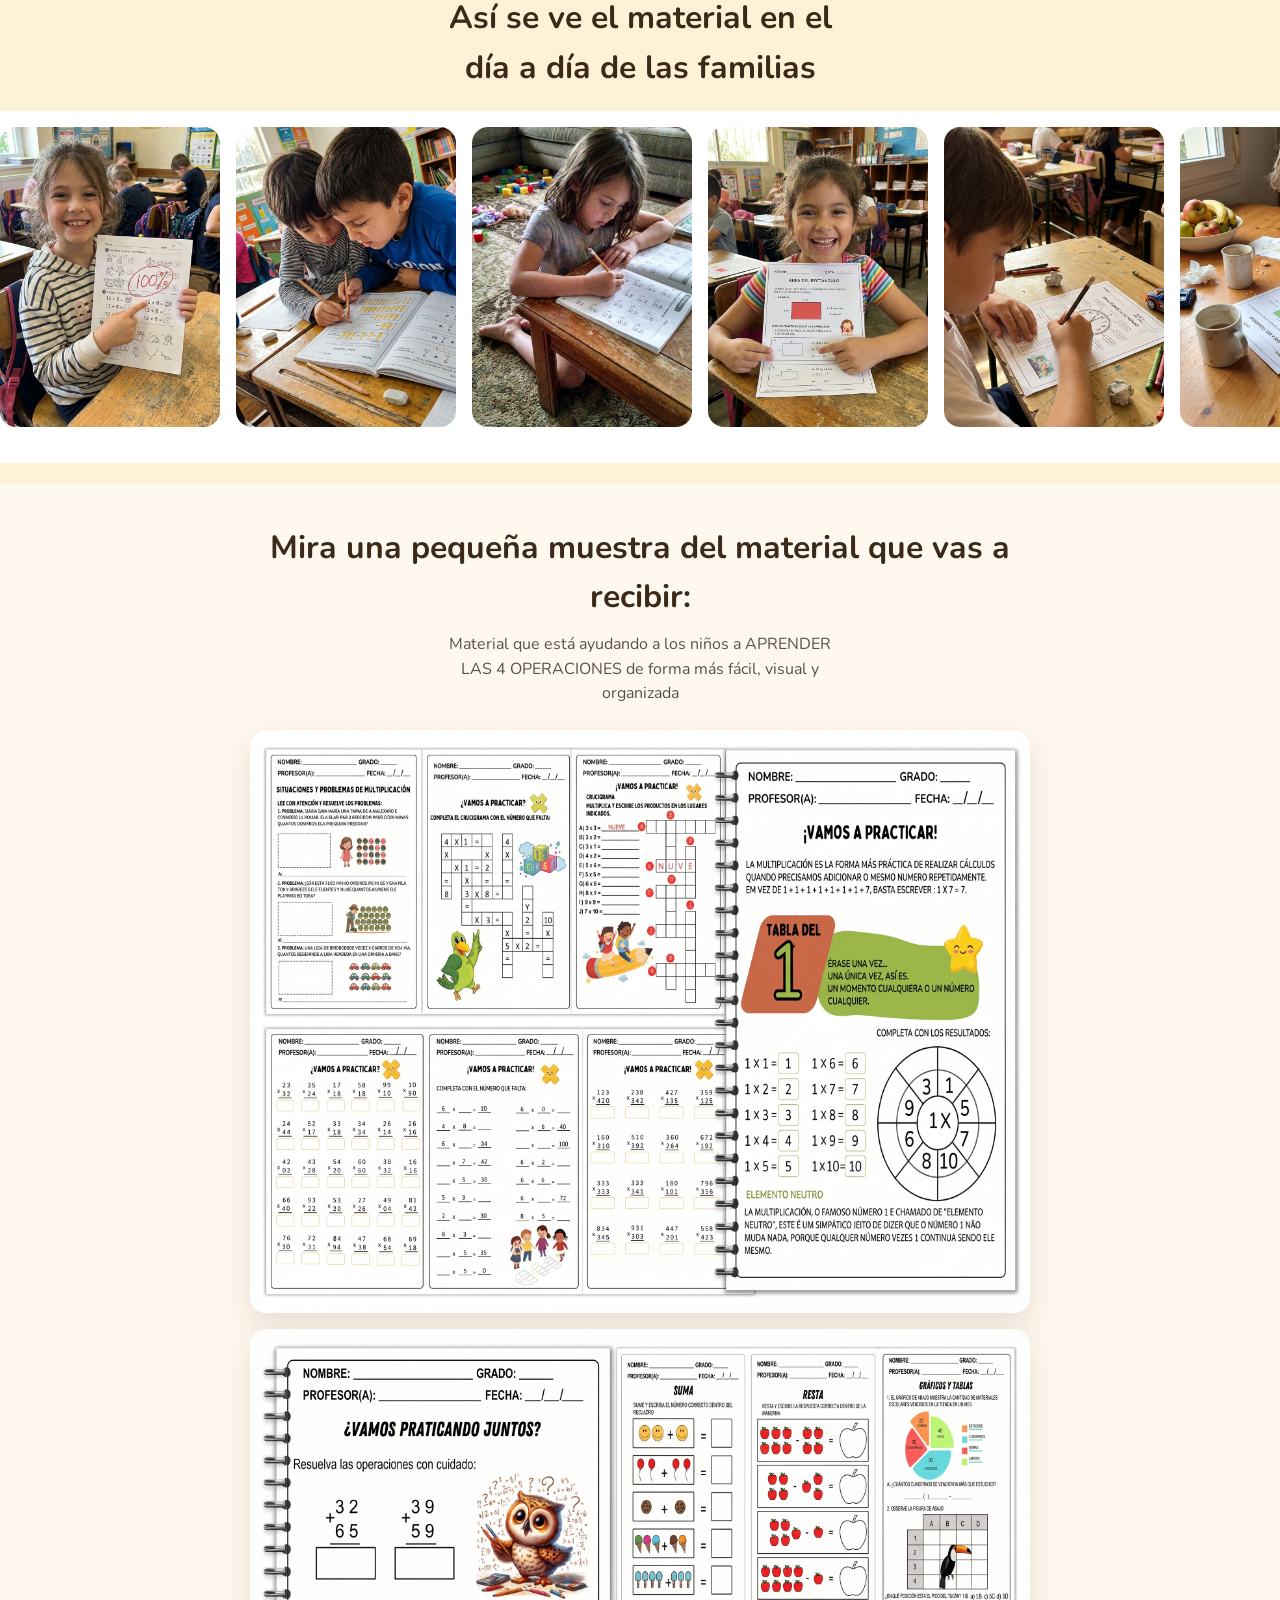
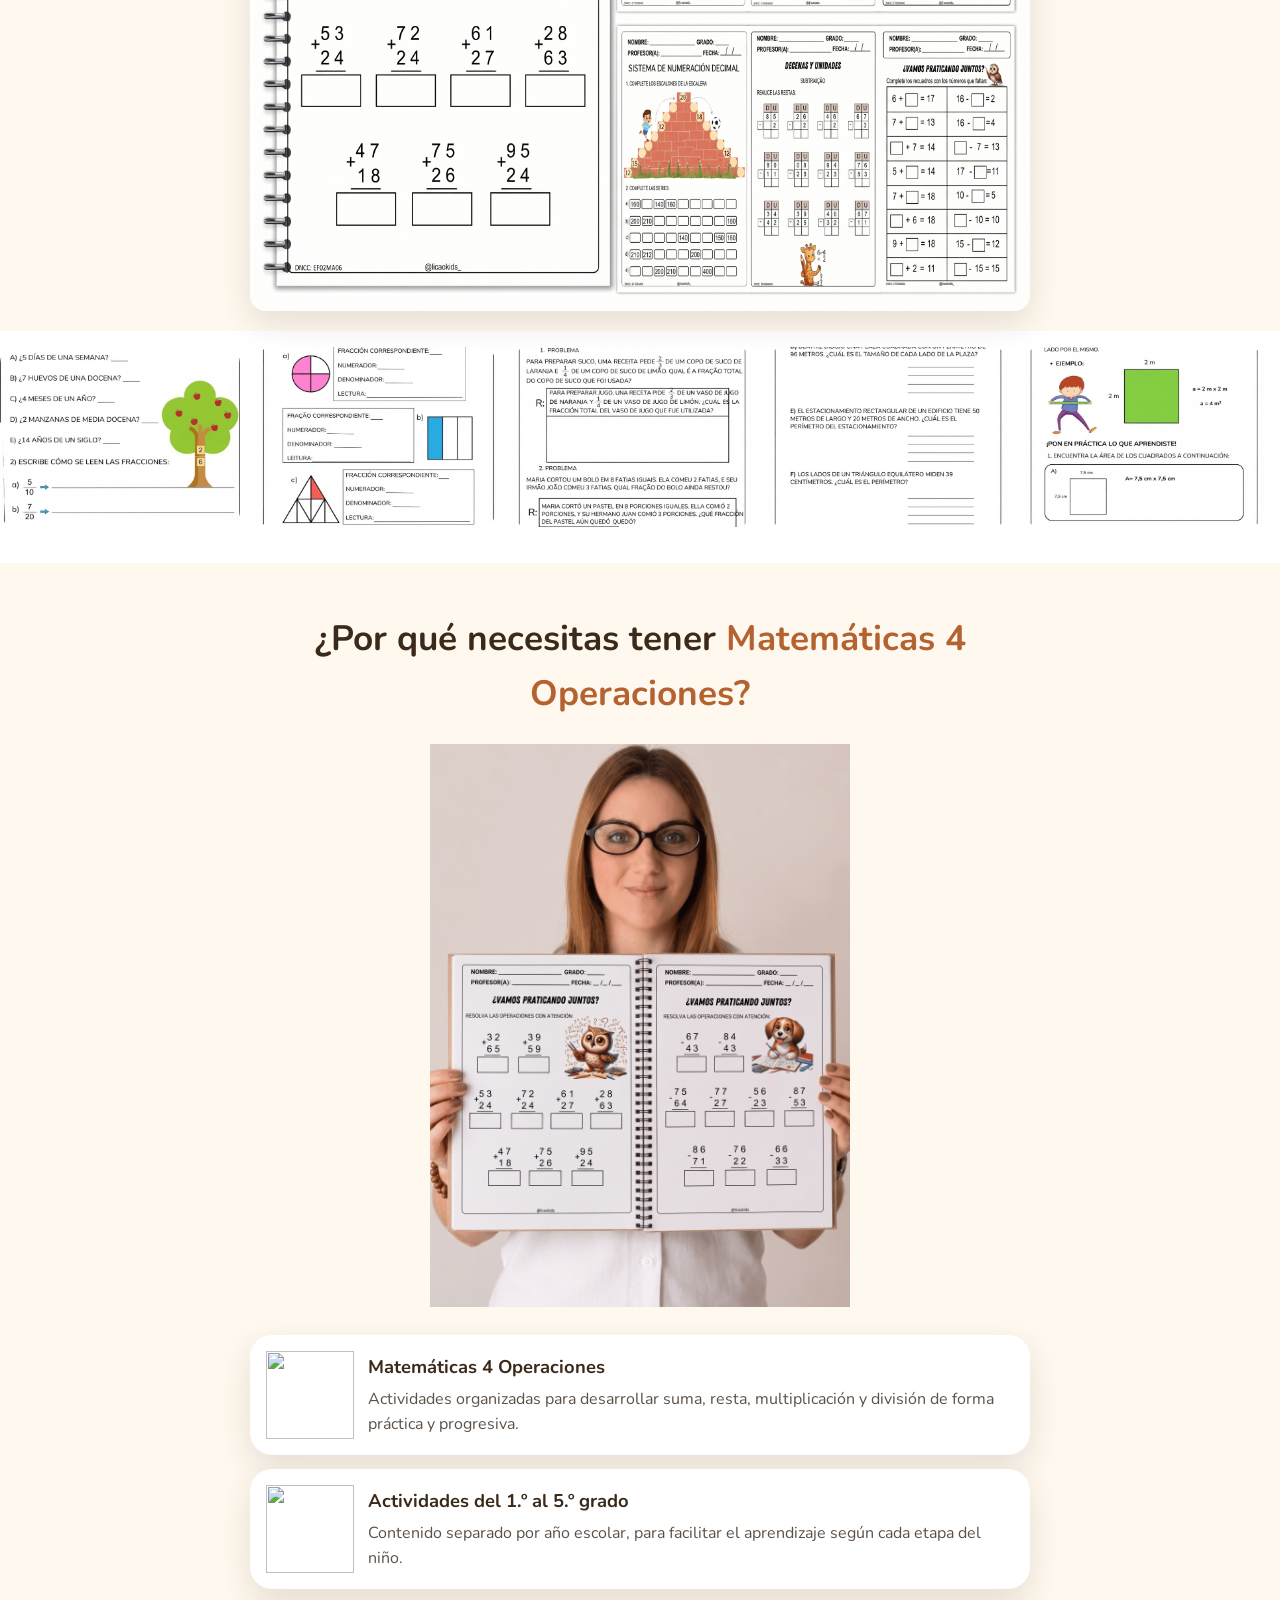
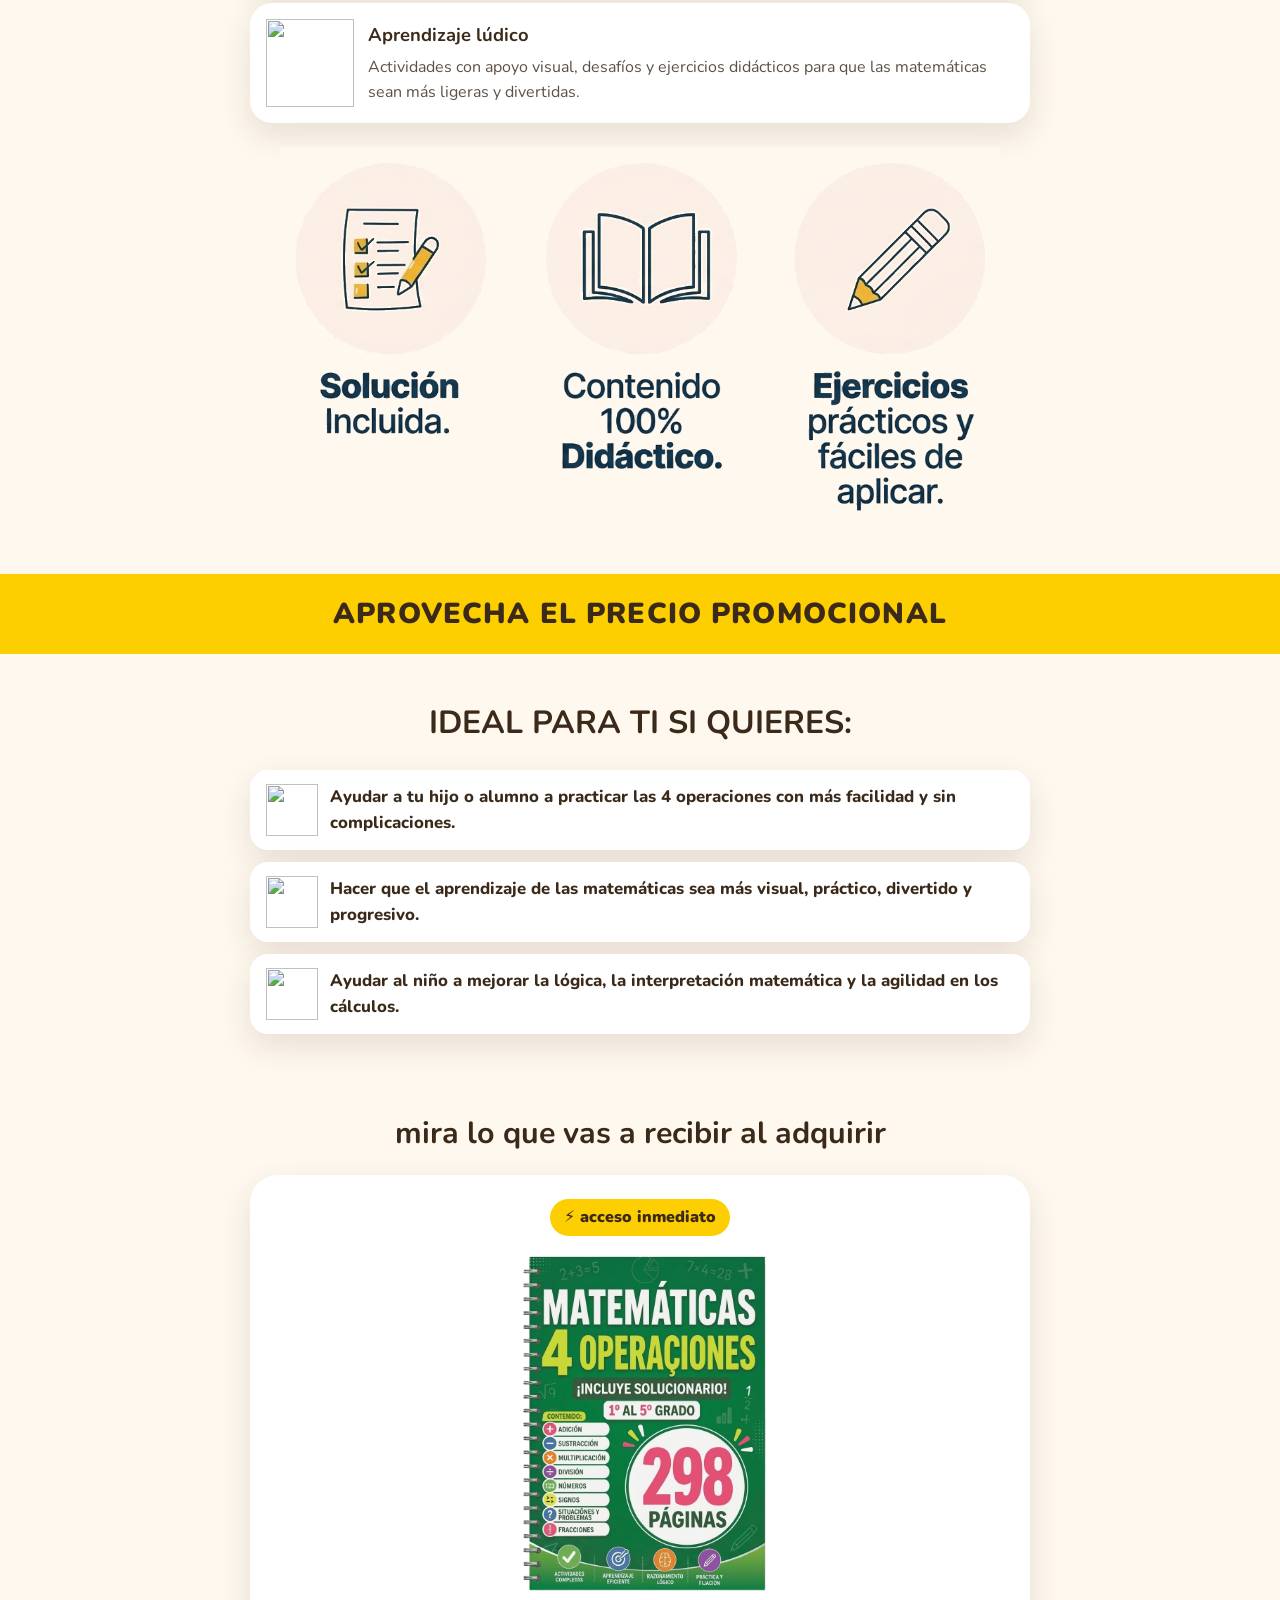
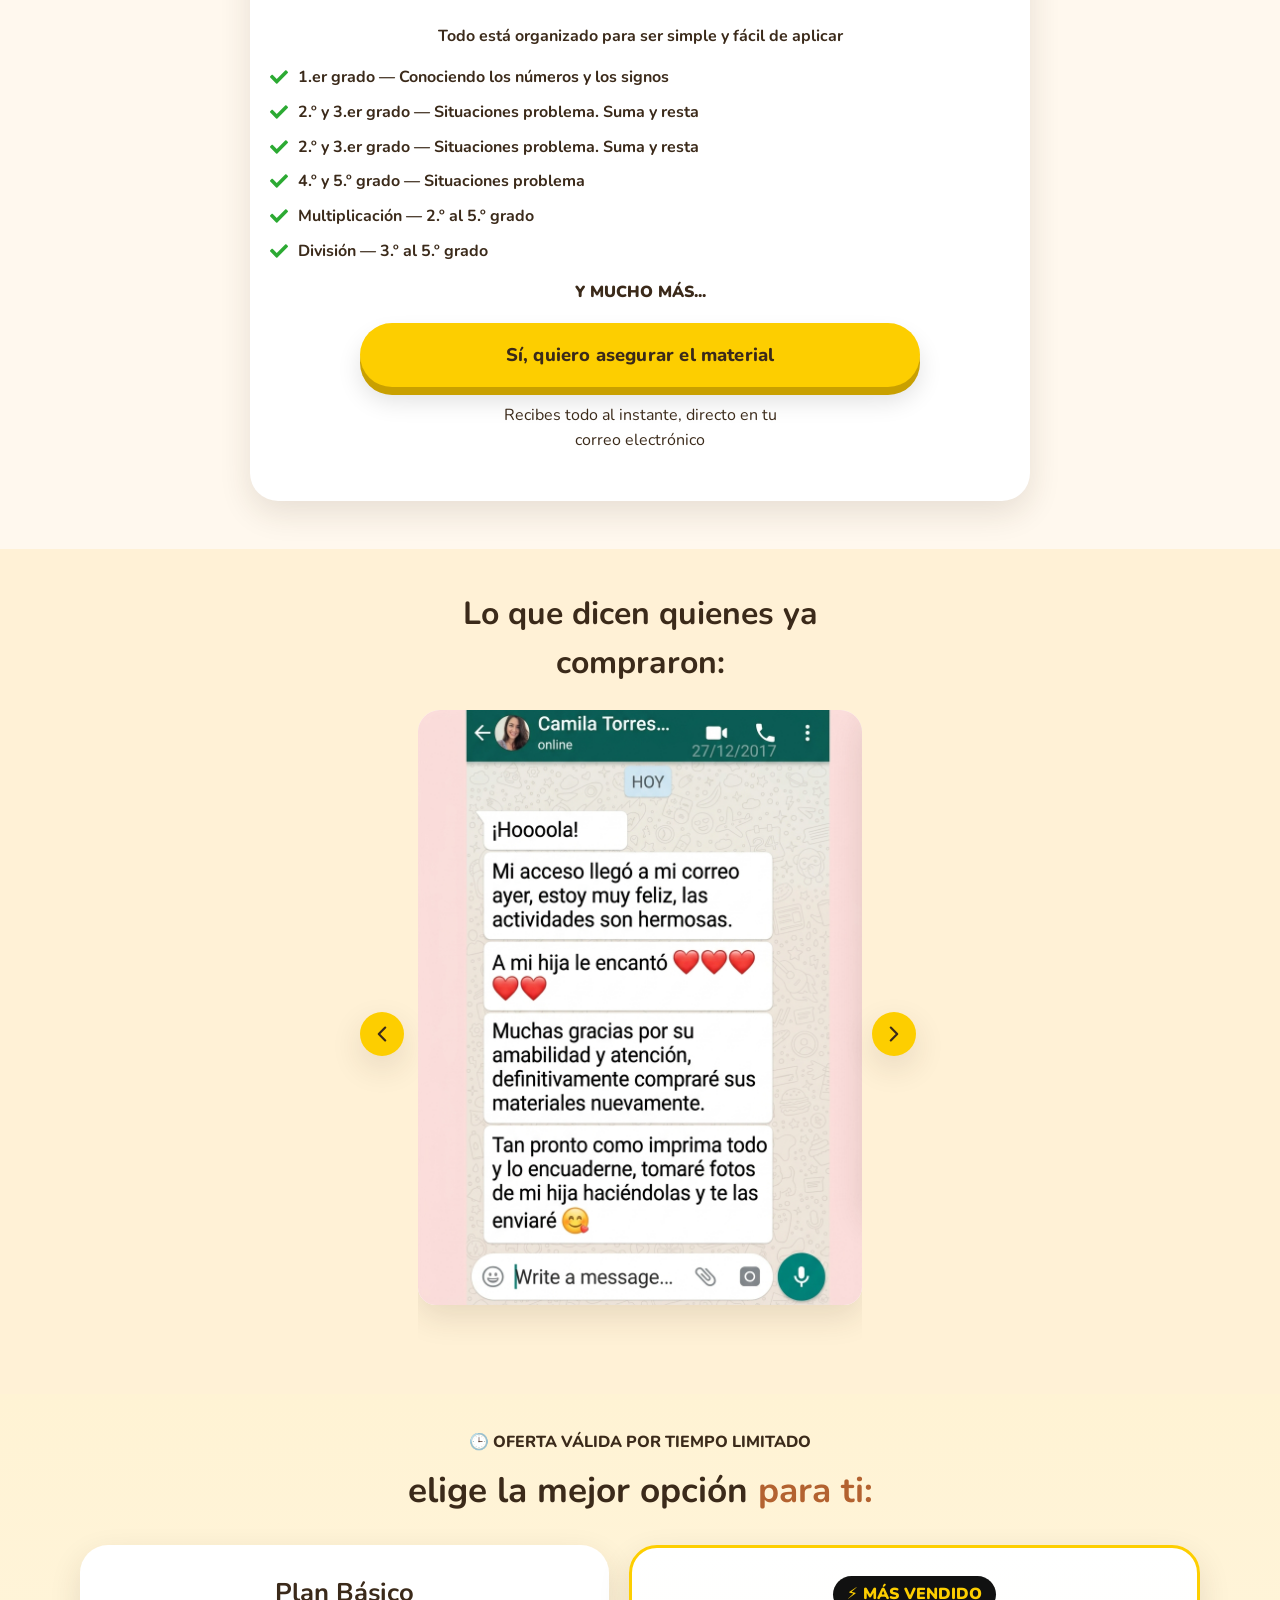
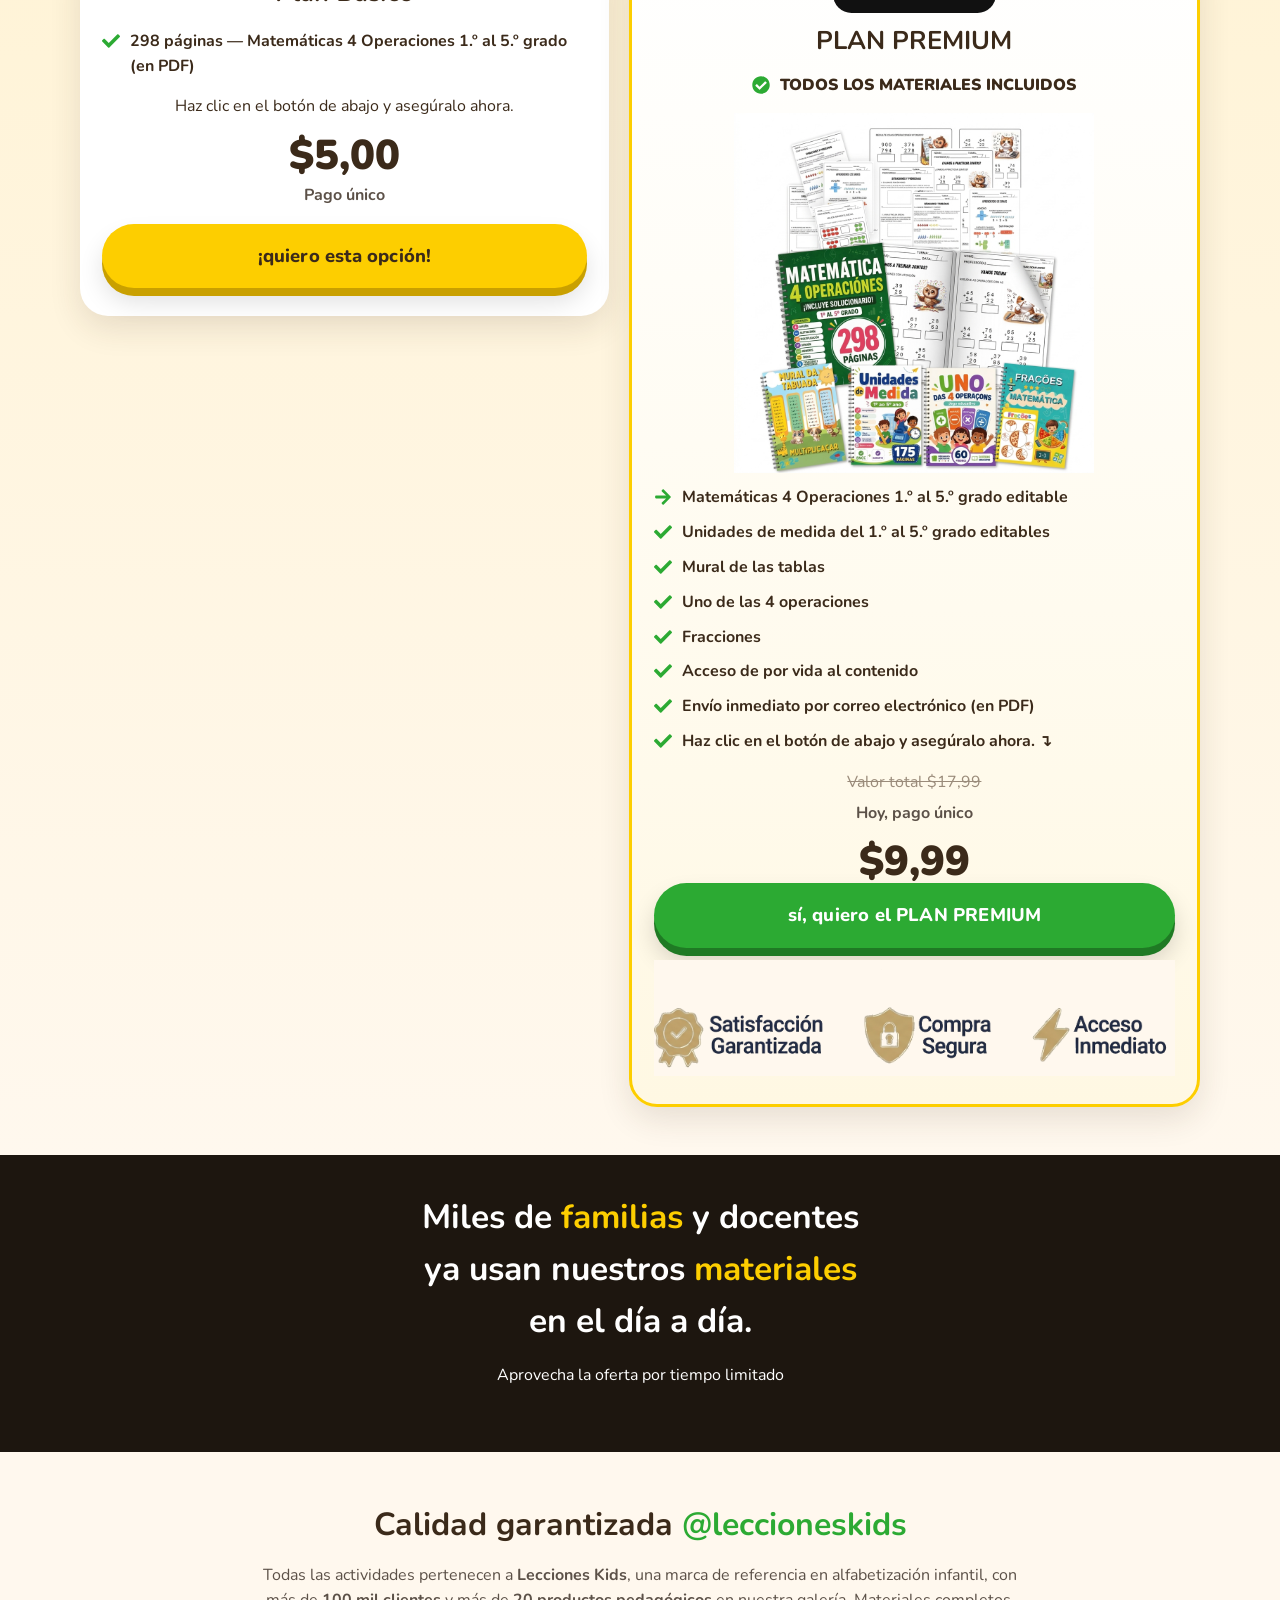
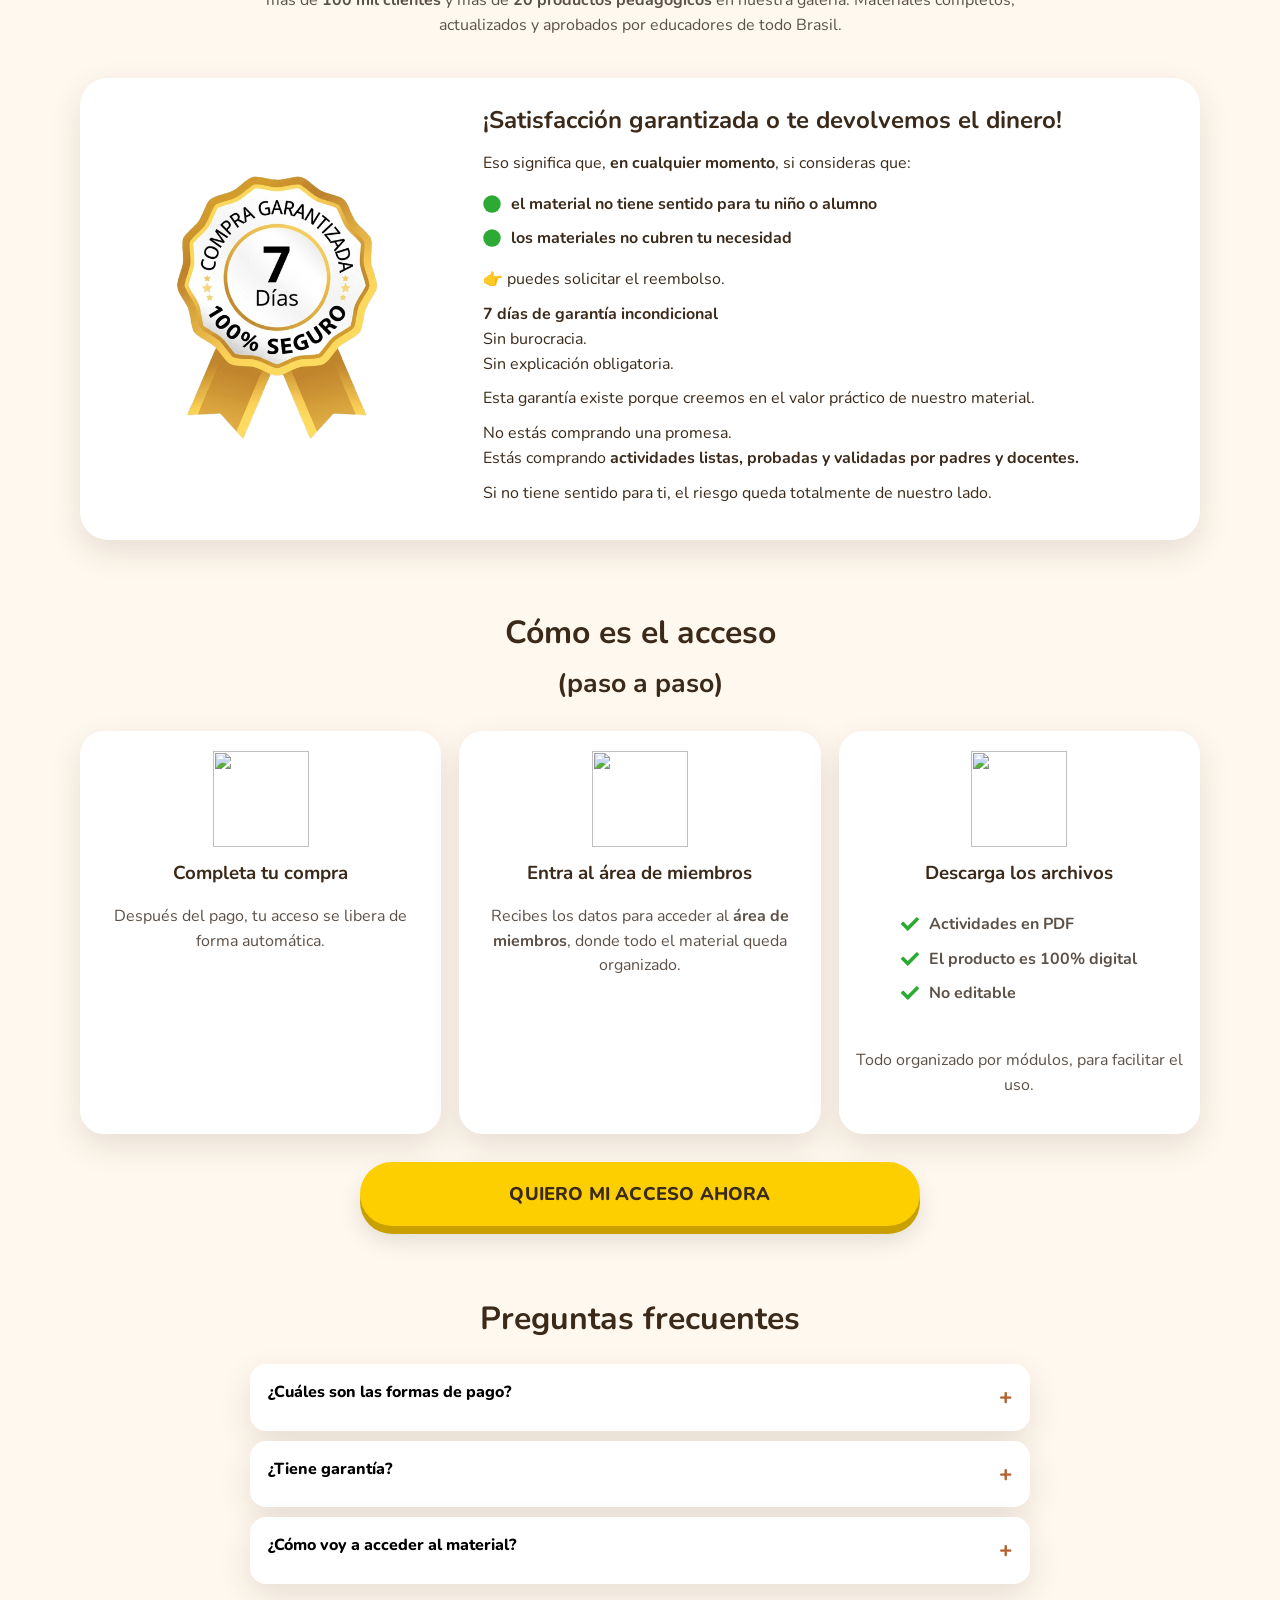
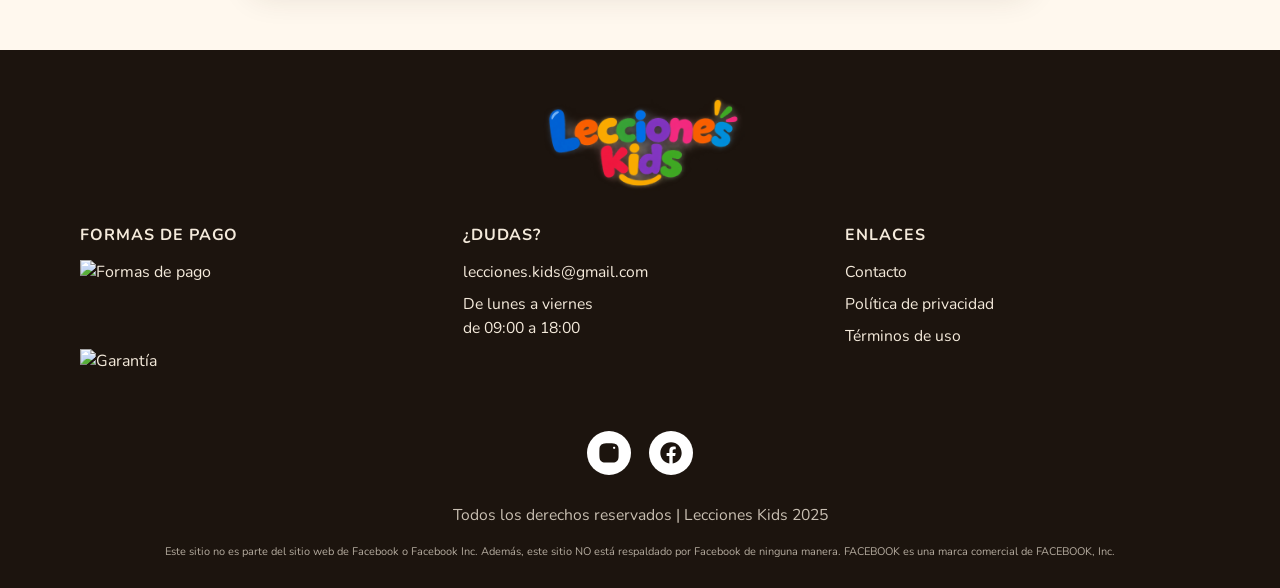
==== commit 562d2d1f: "Preco ancora 17.99 na pagina de vendas e titulo da oferta fora da hierarquia de headings Co-authored" ====
--- a/index.html
+++ b/index.html
@@ -449,7 +449,7 @@
             <li><svg viewBox="0 0 512 512" aria-hidden="true"><path d="M173.9 439.4 7.5 273c-10-10-10-26.2 0-36.2l36.2-36.2c10-10 26.2-10 36.2 0L192 312.7 432.1 72.6c10-10 26.2-10 36.2 0l36.2 36.2c10 10 10 26.2 0 36.2L210.1 439.4c-10 10-26.2 10-36.2 0z"/></svg>Envío inmediato por correo electrónico (en PDF)</li>
             <li><svg viewBox="0 0 512 512" aria-hidden="true"><path d="M173.9 439.4 7.5 273c-10-10-10-26.2 0-36.2l36.2-36.2c10-10 26.2-10 36.2 0L192 312.7 432.1 72.6c10-10 26.2-10 36.2 0l36.2 36.2c10 10 10 26.2 0 36.2L210.1 439.4c-10 10-26.2 10-36.2 0z"/></svg>Haz clic en el botón de abajo y asegúralo ahora. ↴</li>
           </ul>
-          <p class="old-price">Valor total $29,99</p>
+          <p class="old-price">Valor total $17,99</p>
           <p class="price-note">Hoy, pago único</p>
           <p class="price">$9,99</p>
           <a class="btn btn-premium" href="https://pay.hotmart.com/U107521772O?off=k5hykuwj&checkoutMode=10">sí, quiero el PLAN PREMIUM</a>
